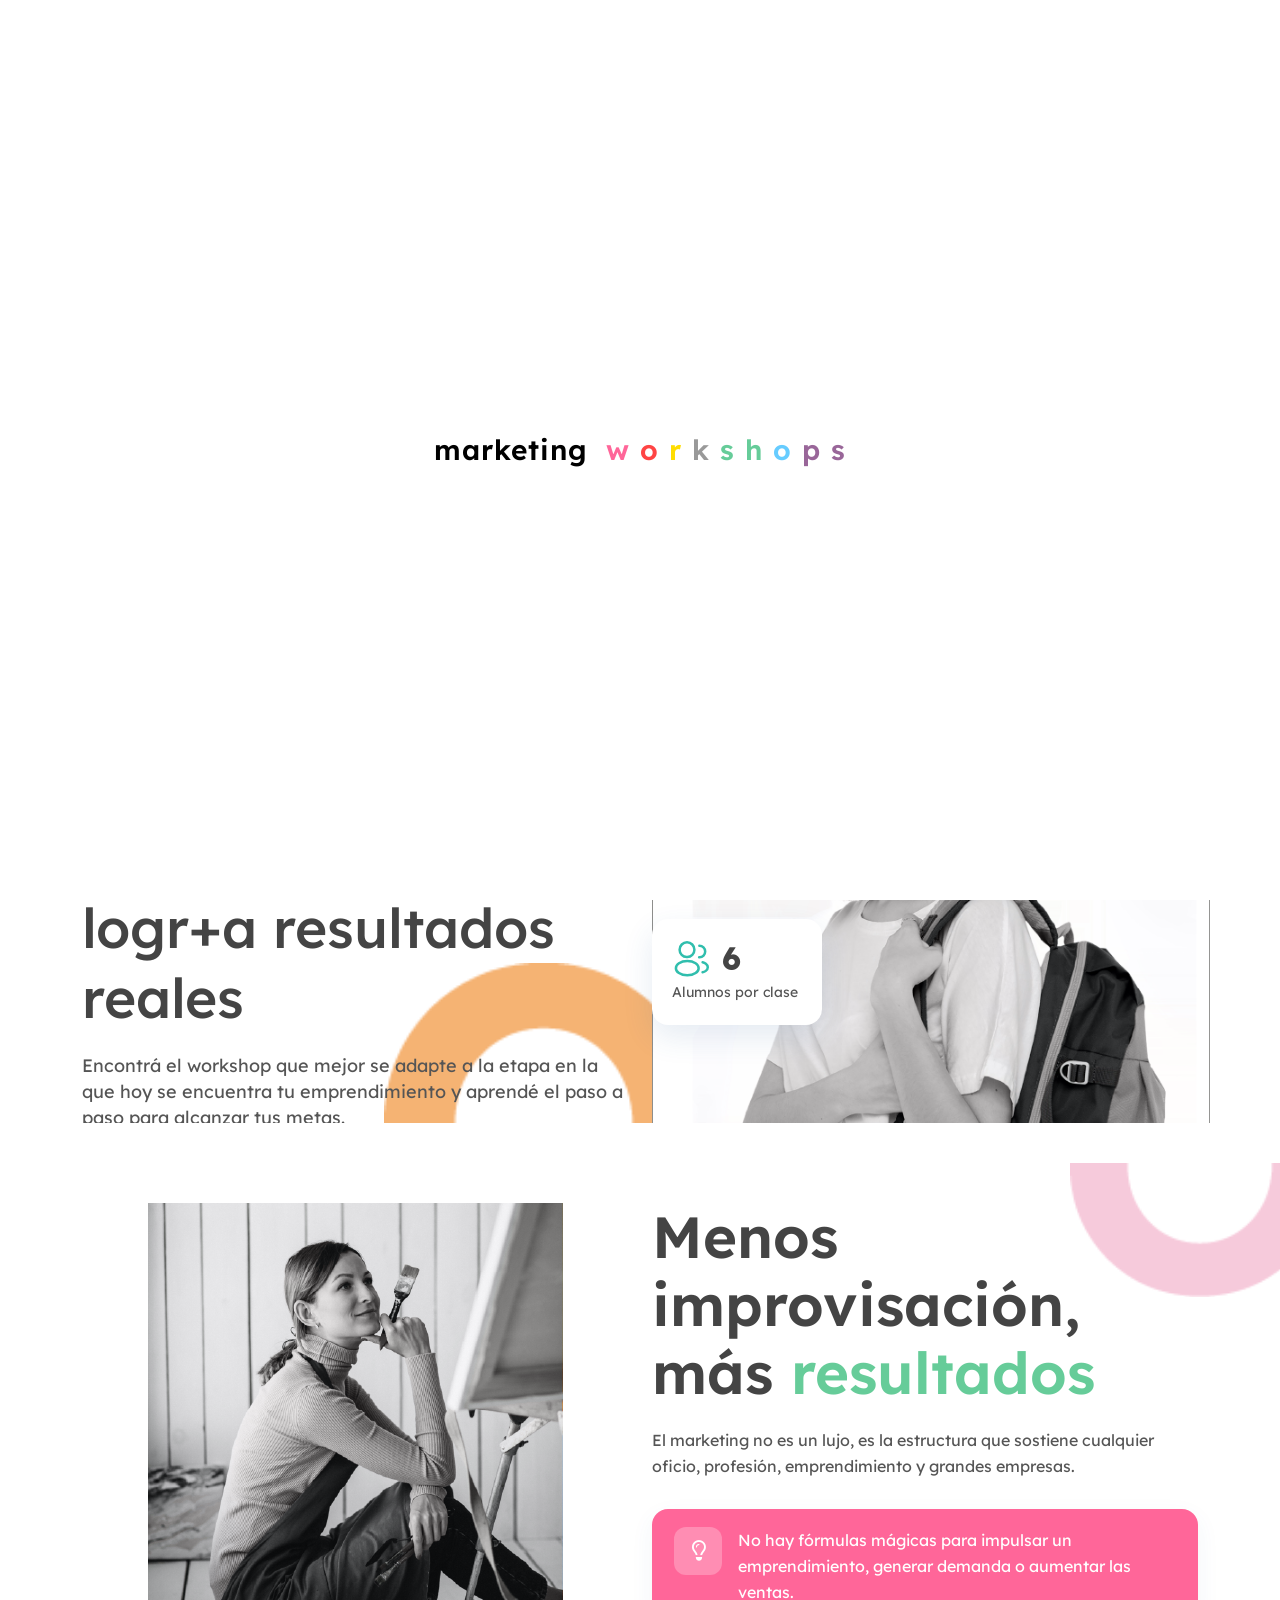
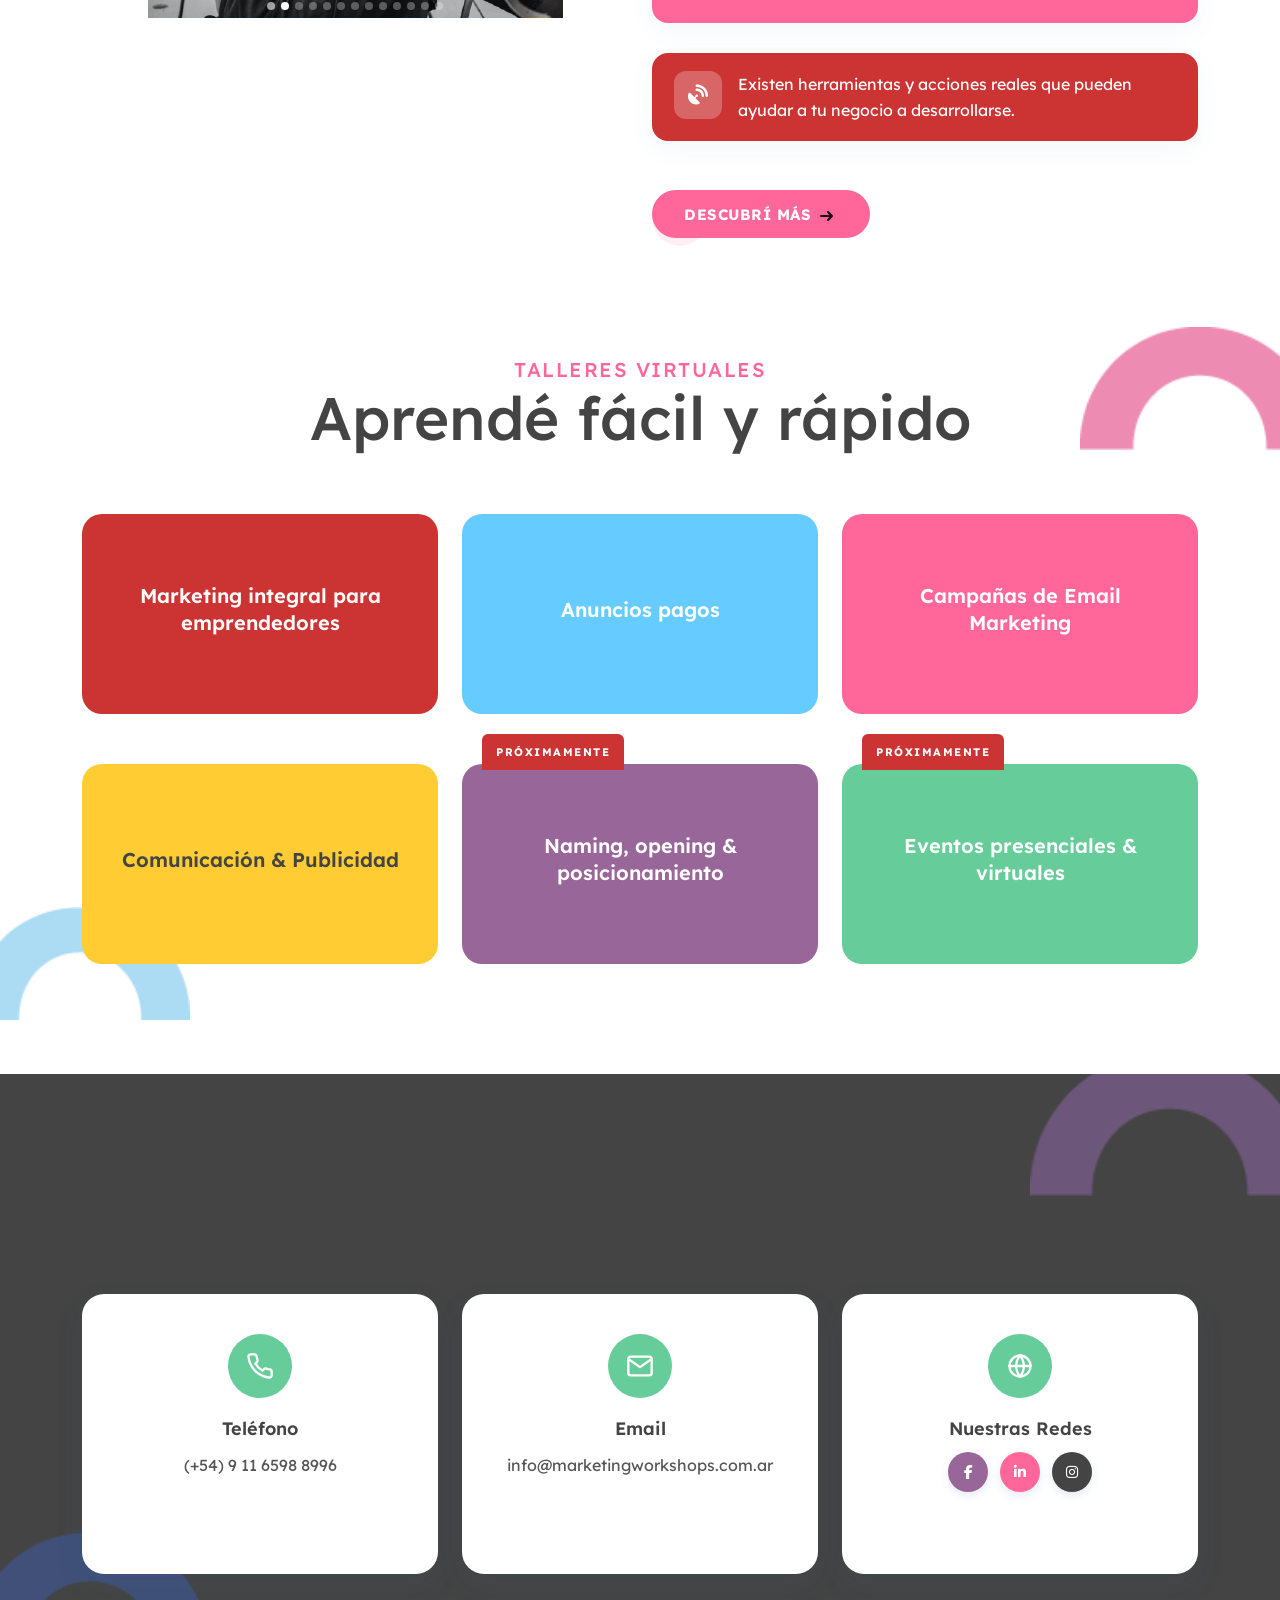
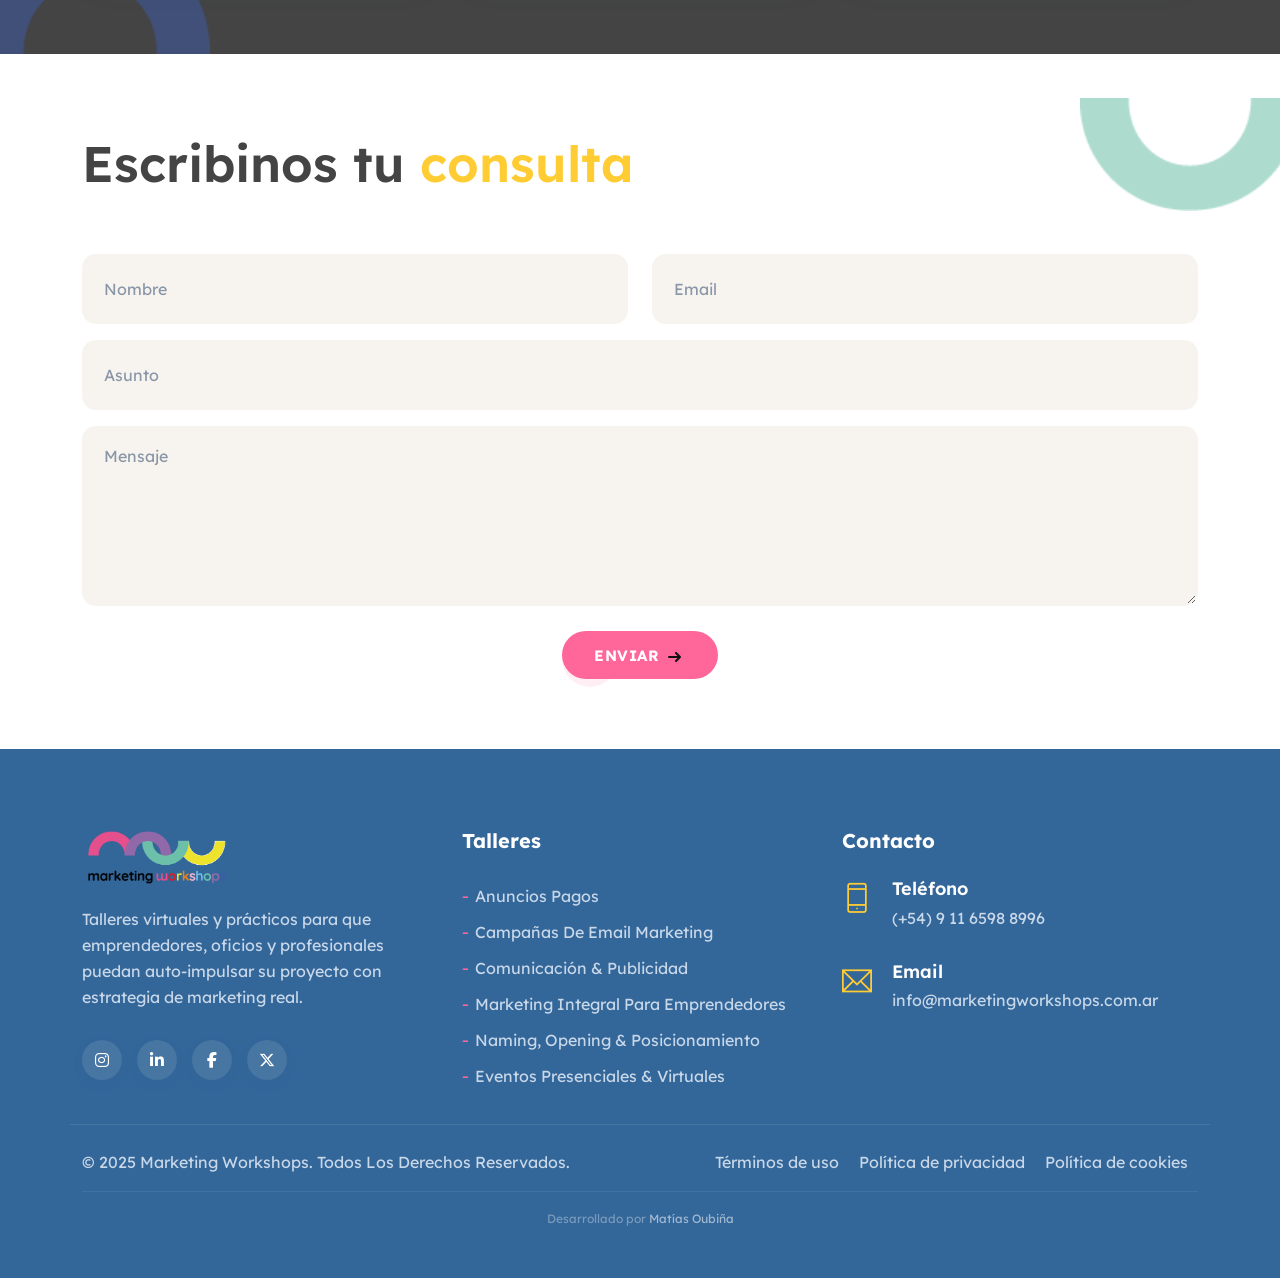
==== index.html @ ae8e1af6 "Modificaciones varias según mails 30.05.26" ====
<!DOCTYPE html>
<html lang="es">
	<head>
		<!-- Meta -->
		<meta charset="utf-8">
		<meta http-equiv="X-UA-Compatible" content="IE=edge">
		<meta name="viewport" content="width=device-width, initial-scale=1">
		<meta name="description" content="Marketing Workshops - Talleres virtuales para emprendedores. Aprendé el paso a paso para impulsar tu negocio.">
		<meta name="keywords" content="marketing, talleres, workshops, emprendedores, anuncios pagos, email marketing, publicidad">
		<meta name="author" content="Marketing Workshops">
		<!-- SITE TITLE -->
		<title>Marketing Workshops - Talleres virtuales para emprendedores</title>
		<!-- Latest Bootstrap min CSS -->
		<link rel="stylesheet" href="assets/bootstrap/css/bootstrap.min.css">
		<!-- Google Font -->
		<link href="https://fonts.googleapis.com/css2?family=Lexend:wght@300;400;500;600;700&display=swap" rel="stylesheet">
		<!-- Font Awesome CSS -->
		<link rel="stylesheet" href="assets/webfonts/themify-icons.css">
		<link rel="stylesheet" href="assets/css/all.min.css">
		<!-- owl carousel Css-->
		<link rel="stylesheet" href="assets/owlcarousel/css/owl.carousel.css">
		<link rel="stylesheet" href="assets/owlcarousel/css/owl.theme.css">
		<!-- MAGNIFIC CSS -->
		<link rel="stylesheet" href="assets/css/magnific-popup.css">
		<!-- jquery-simple-mobilemenu Css-->
		<link rel="stylesheet" href="assets/css/jquery-simple-mobilemenu.css">
		<!-- animate CSS -->
		<link rel="stylesheet" href="assets/css/animate.css">
		<!-- Style CSS -->
		<link rel="stylesheet" href="assets/css/style.css">
</head>
<body>

	<!-- START PRELOADER -->
	<div class="preloaders">
		<div class="loader-content">
<div class="loader-text">
				<span class="text-black">marketing</span>
				<span class="text-word">
					<span class="text-char" style="color: #ff6699;">w</span>
					<span class="text-char" style="color: #ff4444;">o</span>
					<span class="text-char" style="color: #ffdd00;">r</span>
					<span class="text-char" style="color: #999999;">k</span>
					<span class="text-char" style="color: #66cc99;">s</span>
					<span class="text-char" style="color: #66cc99;">h</span>
					<span class="text-char" style="color: #66ccff;">o</span>
					<span class="text-char" style="color: #996699;">p</span>
					<span class="text-char" style="color: #996699;">s</span>
				</span>
			</div>
		</div>
	</div>
	<!-- END PRELOADER -->

	<!-- START TOP HEADER CLASS -->
	<div class="top_header_banner">
		<!-- START LOGO WITH CONTACT -->
		<section class="logo-contact">
			<div class="container">
				<div class="row align-items-center">
					<div class="col-lg-4 col-md-4 col-sm-6 col-xs-12">
						<div class="single-top-contact">
							<span class="mw-pill-icon is-phone" aria-hidden="true">
								<svg viewBox="0 0 24 24"><path d="M22 16.92v3a2 2 0 0 1-2.18 2 19.79 19.79 0 0 1-8.63-3.07 19.5 19.5 0 0 1-6-6 19.79 19.79 0 0 1-3.07-8.67A2 2 0 0 1 4.11 2h3a2 2 0 0 1 2 1.72c.13.96.37 1.9.72 2.81a2 2 0 0 1-.45 2.11L8.09 9.91a16 16 0 0 0 6 6l1.27-1.27a2 2 0 0 1 2.11-.45c.91.35 1.85.59 2.81.72A2 2 0 0 1 22 16.92z"></path></svg>
							</span>
							<h4><a href="tel:+541165988996">+ 54 9 11 6598 8996</a></h4>
						</div>
					</div><!--- END COL -->
					<div class="col-lg-4 col-md-4 col-sm-6 col-xs-12">
						<div class="single-top-contact">
							<span class="mw-pill-icon is-mail" aria-hidden="true">
								<svg viewBox="0 0 24 24"><path d="M4 4h16a2 2 0 0 1 2 2v12a2 2 0 0 1-2 2H4a2 2 0 0 1-2-2V6a2 2 0 0 1 2-2z"></path><polyline points="22,6 12,13 2,6"></polyline></svg>
							</span>
							<h4><a href="mailto:info@marketingworkshops.com.ar">info@marketingworkshops.com.ar</a></h4>
						</div>
					</div><!--- END COL -->
					<div class="col-lg-4 col-md-4 col-sm-6 col-xs-12">
						<div class="top_social_profile">
							<ul>
								<li><a href="#" class="top_f_facebook" aria-label="Facebook"><i class="fa-brands fa-facebook-f"></i></a></li>
								<li><a href="#" class="top_f_instagram" aria-label="Instagram"><i class="fa-brands fa-instagram"></i></a></li>
								<li><a href="#" class="top_f_linkedin" aria-label="LinkedIn"><i class="fa-brands fa-linkedin-in"></i></a></li>
							</ul>
						</div>
					</div><!--- END COL -->
				</div><!--- END ROW -->
			</div><!--- END CONTAINER -->
		</section>
		<!-- END LOGO WITH CONTACT -->

		<!-- START NAVBAR -->
		<div id="navigation" class="navbar-light bg-faded site-navigation">
			<div class="container">
				<div class="row">
					<div class="col-20 align-self-center">
						<div class="site-logo">
							<a href="index.html"><img src="assets/images/all-img/LOGO MW-01.png" alt="Logo Marketing Workshops"></a>
						</div>
					</div><!--- END Col -->

					<div class="col-60 d-flex">
						<nav id="main-menu">
							<ul>
								<li><a href="#home">Inicio</a></li>
								<li><a href="#about">Sobre nosotros</a></li>
								<li class="menu-item-has-children"><a href="#talleres">Talleres</a>
									<ul>
										<li><a href="#">Anuncios Pagos</a></li>
										<li><a href="#">Campañas de Email Marketing</a></li>
										<li><a href="#">Comunicación &amp; Publicidad</a></li>
										<li><a href="#">Marketing Integral para emprendedores</a></li>
									</ul>
								</li>
								<li><a href="#">¿Para qué el Marketing?</a></li>
								<li><a href="#contact">Contacto</a></li>
							</ul>
						</nav>
					</div><!--- END Col -->

					<div class="col-30 d-none d-xl-block text-end align-self-center">
						<div class="call_to_action">
							<a class="btn_two" href="#contact">TEST: ¿Cuál es el taller ideal para tu proyecto? <i class="fa-solid fa-arrow-right"></i></a>
						</div>
					</div><!--- END Col -->

					<ul class="mobile_menu">
						<li><a href="#home">Inicio</a></li>
						<li><a href="#about">Sobre nosotros</a></li>
						<li><a href="#talleres">Talleres</a>
							<ul class="sub-menu">
								<li><a href="#">Anuncios Pagos</a></li>
								<li><a href="#">Campañas de Email Marketing</a></li>
								<li><a href="#">Comunicación &amp; Publicidad</a></li>
								<li><a href="#">Marketing Integral para emprendedores</a></li>
							</ul>
						</li>
						<li><a href="#">¿Para qué el Marketing?</a></li>
						<li><a href="#contact">Contacto</a></li>
					</ul>
				</div><!--- END ROW -->
			</div><!--- END CONTAINER -->
		</div>
		<!-- END NAVBAR -->

		<!-- START HOME -->
		<section id="home" class="home_bg">
			<div class="container">
				<div class="row">
					<div class="col-lg-6 col-sm-6 col-xs-12">
						<div class="home_content">
							<h1>¿Tu negocio depende de la suerte o de una <span style="color:#ff9900;">estrategia</span>? Impulsá aquello que sabés hacer y logr+a resultados reales</h1>
							<p>Encontrá el workshop que mejor se adapte a la etapa en la que hoy
se encuentra tu emprendimiento y aprendé el paso a paso para
alcanzar tus metas.</p>
						</div>
						<div class="home_btn">
							<a href="#talleres" class="cta"><span>Explorar talleres</span>
							  <svg width="13px" height="10px" viewBox="0 0 13 10">
								<path d="M1,5 L11,5"></path>
								<polyline points="8 1 12 5 8 9"></polyline>
							  </svg>
							</a>
						</div>
					</div><!-- END COL-->
					<div class="col-lg-6 col-sm-6 col-xs-12">
						<div class="home_me_img">
							<img src="assets/images/all-img/PNG INICIO.png" class="img-fluid" alt="" />
							<div class="home_ps">
								<img src="assets/images/icon/user2.svg" alt="" />
								<h2>6</h2>
								<span>Alumnos por clase</span>
							</div>
							<div class="home_ps2">
								<img src="assets/images/icon/file2.svg" alt="" />
								<h2>2 horas</h2>
								<span>Y sabrás pasos concretos para impulsar tu emprendimiento</span>
							</div>
						</div>
					</div><!-- END COL-->
				</div><!--- END ROW -->
			</div><!--- END CONTAINER -->
		</section>
		<!-- END HOME -->
	</div>
	<!-- END TOP HEADER CLASS -->

	<!-- START ABOUT US HOME ONE -->
	<section id="about" class="ab_one section-padding">
		<div class="container">
			<div class="row">
				<div class="col-lg-6 col-sm-12 col-xs-12 wow fadeInUp" data-wow-duration="1s" data-wow-delay="0.2s" data-wow-offset="0">
					<div class="ab_img">
						<div id="aboutCarousel" class="carousel slide" data-bs-ride="carousel" data-bs-interval="1500">
							<div class="carousel-inner">
								<div class="carousel-item active">
									<img src="assets/images/all-img/artesana.png" class="img-fluid" alt="Artesana">
								</div>
								<div class="carousel-item">
									<img src="assets/images/all-img/artista.png" class="img-fluid" alt="Artista">
								</div>
								<div class="carousel-item">
									<img src="assets/images/all-img/astrologa.png" class="img-fluid" alt="Astróloga">
								</div>
								<div class="carousel-item">
									<img src="assets/images/all-img/bricolage.png" class="img-fluid" alt="Bricolage">
								</div>
								<div class="carousel-item">
									<img src="assets/images/all-img/dueña pyme.png" class="img-fluid" alt="Dueña de Pyme">
								</div>
								<div class="carousel-item">
									<img src="assets/images/all-img/electricista.png" class="img-fluid" alt="Electricista">
								</div>
								<div class="carousel-item">
									<img src="assets/images/all-img/emprendedora.png" class="img-fluid" alt="Emprendedora">
								</div>
								<div class="carousel-item">
									<img src="assets/images/all-img/maquillaje.png" class="img-fluid" alt="Maquillaje">
								</div>
								<div class="carousel-item">
									<img src="assets/images/all-img/músico.png" class="img-fluid" alt="Músico">
								</div>
								<div class="carousel-item">
									<img src="assets/images/all-img/organizaeventos.png" class="img-fluid" alt="Organizadora de eventos">
								</div>
								<div class="carousel-item">
									<img src="assets/images/all-img/uñas esculpidas.png" class="img-fluid" alt="Uñas esculpidas">
								</div>
								<div class="carousel-item">
									<img src="assets/images/all-img/psicologa.png" class="img-fluid" alt="Psicóloga">
								</div>
								<div class="carousel-item">
									<img src="assets/images/all-img/profe ingles.png" class="img-fluid" alt="Profe de inglés">
								</div>
							</div>
							<div class="carousel-indicators">
								<button type="button" data-bs-target="#aboutCarousel" data-bs-slide-to="0" class="active" aria-current="true"></button>
								<button type="button" data-bs-target="#aboutCarousel" data-bs-slide-to="1"></button>
								<button type="button" data-bs-target="#aboutCarousel" data-bs-slide-to="2"></button>
								<button type="button" data-bs-target="#aboutCarousel" data-bs-slide-to="3"></button>
								<button type="button" data-bs-target="#aboutCarousel" data-bs-slide-to="4"></button>
								<button type="button" data-bs-target="#aboutCarousel" data-bs-slide-to="5"></button>
								<button type="button" data-bs-target="#aboutCarousel" data-bs-slide-to="6"></button>
								<button type="button" data-bs-target="#aboutCarousel" data-bs-slide-to="7"></button>
								<button type="button" data-bs-target="#aboutCarousel" data-bs-slide-to="8"></button>
								<button type="button" data-bs-target="#aboutCarousel" data-bs-slide-to="9"></button>
								<button type="button" data-bs-target="#aboutCarousel" data-bs-slide-to="10"></button>
								<button type="button" data-bs-target="#aboutCarousel" data-bs-slide-to="11"></button>
								<button type="button" data-bs-target="#aboutCarousel" data-bs-slide-to="12"></button>
							</div>
						</div>
					</div>
				</div><!--- END COL -->
				<div class="col-lg-6 col-sm-12 col-xs-12 wow fadeInUp" data-wow-duration="1s" data-wow-delay="0.1s" data-wow-offset="0">
					<div class="ab_content">
						<h2>Menos improvisación, más <span style="color:#66cc99;">resultados</span></h2>
						<p>El marketing no es un lujo, es la estructura que sostiene cualquier oficio, profesión, emprendimiento y grandes empresas.</p>
					</div>
					<div class="abmv">
						<i class="fa-regular fa-lightbulb"></i>
						<p>No hay fórmulas mágicas para impulsar un emprendimiento, generar demanda o aumentar las ventas.</p>
					</div>
					<div class="abmv">
						<i class="fa-solid fa-satellite-dish"></i>
						<p>Existen herramientas y acciones reales que pueden ayudar a tu negocio a desarrollarse.</p>
					</div>
					<div class="cta_two">
						<a href="#" class="cta"><span>Descubrí más</span>
						  <svg width="13px" height="10px" viewBox="0 0 13 10">
							<path d="M1,5 L11,5"></path>
							<polyline points="8 1 12 5 8 9"></polyline>
						  </svg>
						</a>
					</div>
				</div><!--- END COL -->
			</div><!--- END ROW -->
		</div><!--- END CONTAINER -->
	</section>
	<!-- END ABOUT US HOME ONE -->

	<!-- START TOPIC-->
	<section id="talleres" class="topic_content_p2 section-padding">
	   <div class="container">
			<div class="section-title">
				<h4>Talleres virtuales</h4>
				<h1>Aprendé fácil y rápido</h1>
			</div>
			<div class="row">
				<div class="col-lg-4 col-sm-6 col-xs-12">
					<div class="single_tca sc_one">
						<h2><a href="#">Marketing integral para emprendedores</a></h2>
					</div>
				</div><!-- END COL -->
				<div class="col-lg-4 col-sm-6 col-xs-12">
					<div class="single_tca sc_two">
						<h2><a href="#">Anuncios pagos</a></h2>
					</div>
				</div><!-- END COL -->
				<div class="col-lg-4 col-sm-6 col-xs-12">
					<div class="single_tca sc_three">
						<h2><a href="#">Campañas de Email Marketing</a></h2>
						
					</div>
				</div><!-- END COL -->
				<div class="col-lg-4 col-sm-6 col-xs-12" style="margin-top:20px;">
					<div class="single_tca sc_four">
						<h2><a href="#">Comunicación &amp; Publicidad</a></h2>
					</div>
				</div><!-- END COL -->
				<div class="col-lg-4 col-sm-6 col-xs-12" style="margin-top:20px;">
					<div class="single_tca sc_five coming-soon">
						<h2><a href="#">Naming, opening &amp; posicionamiento</a></h2>
						<div class="coming-soon-badge">PRÓXIMAMENTE</div>
					</div>
				</div><!-- END COL -->
				<div class="col-lg-4 col-sm-6 col-xs-12" style="margin-top:20px;">
					<div class="single_tca sc_six coming-soon">
						<h2><a href="#">Eventos presenciales &amp; virtuales</a></h2>
						<div class="coming-soon-badge">PRÓXIMAMENTE</div>
					</div>
				</div><!-- END COL -->
			</div><!-- END ROW -->
		</div><!-- END CONTAINER -->
	</section>
	<!-- END TOPIC -->

	<!-- START ADDRESS -->
	<section class="address_area section-padding">
		<div class="container">
			<div class="col-lg-10 offset-lg-1 text-center">
				<div class="section-top-title wow fadeInRight" data-wow-duration="1s" data-wow-delay="0.3s" data-wow-offset="0">
					<h1 class="title-contact">¡Contactanos!</h1>
				</div>
			</div>
		</div><!--- END CONTAINER -->
		<div class="container">
			<div class="row text-center">
				<div class="col-lg-4 col-sm-4 col-xs-12 wow fadeInUp" data-wow-duration="1s" data-wow-delay="0.2s" data-wow-offset="0">
					<div class="single_address">
						<span class="mw-card-icon" aria-hidden="true">
							<svg viewBox="0 0 24 24"><path d="M22 16.92v3a2 2 0 0 1-2.18 2 19.79 19.79 0 0 1-8.63-3.07 19.5 19.5 0 0 1-6-6 19.79 19.79 0 0 1-3.07-8.67A2 2 0 0 1 4.11 2h3a2 2 0 0 1 2 1.72c.13.96.37 1.9.72 2.81a2 2 0 0 1-.45 2.11L8.09 9.91a16 16 0 0 0 6 6l1.27-1.27a2 2 0 0 1 2.11-.45c.91.35 1.85.59 2.81.72A2 2 0 0 1 22 16.92z"></path></svg>
						</span>
						<h4>Teléfono</h4>
						<p>(+54) 9 11 6598 8996</p>
					</div>
				</div><!-- END COL -->

				<div class="col-lg-4 col-sm-4 col-xs-12 wow fadeInUp" data-wow-duration="1s" data-wow-delay="0.3s" data-wow-offset="0">
					<div class="single_address">
						<span class="mw-card-icon" aria-hidden="true">
							<svg viewBox="0 0 24 24"><path d="M4 4h16a2 2 0 0 1 2 2v12a2 2 0 0 1-2 2H4a2 2 0 0 1-2-2V6a2 2 0 0 1 2-2z"></path><polyline points="22,6 12,13 2,6"></polyline></svg>
						</span>
						<h4>Email</h4>
						<p>info@marketingworkshops.com.ar</p>
					</div>
				</div><!-- END COL -->

				<div class="col-lg-4 col-sm-4 col-xs-12 wow fadeInUp" data-wow-duration="1s" data-wow-delay="0.1s" data-wow-offset="0">
					<div class="single_address">
						<span class="mw-card-icon" aria-hidden="true">
							<svg viewBox="0 0 24 24"><circle cx="12" cy="12" r="9"></circle><path d="M3 12h18M12 3a14 14 0 0 1 0 18M12 3a14 14 0 0 0 0 18"></path></svg>
						</span>
						<h4>Nuestras redes</h4>
						<div class="social-icons">
							<a href="#" target="_blank" class="social-icon-link" aria-label="Facebook">
								<i class="fa-brands fa-facebook-f"></i>
							</a>
							<a href="#" target="_blank" class="social-icon-link" aria-label="LinkedIn">
								<i class="fa-brands fa-linkedin-in"></i>
							</a>
							<a href="#" target="_blank" class="social-icon-link" aria-label="Instagram">
								<i class="fa-brands fa-instagram"></i>
							</a>
						</div>
					</div>
				</div><!-- END COL -->
			</div><!--- END ROW -->
		</div><!--- END CONTAINER -->
	</section>
	<!-- END ADDRESS -->

	<!-- CONTACT -->
	<div id="contact" class="contact_area section-padding">
		<div class="container">
			<div class="row">
				<div class="col-lg-12 col-sm-12 col-xs-12 wow fadeInUp" data-wow-duration="1s" data-wow-delay="0.2s" data-wow-offset="0">
					<div class="section-title-two">
						<h2>Escribinos tu <span>consulta</span></h2>
					</div>
					<div class="contact">
						<form class="form" name="enq" method="post" action="contact.php" onsubmit="return validation();">
							<div class="row">
								<div class="form-group col-md-6">
									<input type="text" name="name" class="form-control" required="required" placeholder="Nombre">
								</div>
								<div class="form-group col-md-6">
									<input type="email" name="email" class="form-control" required="required" placeholder="Email">
								</div>
								<div class="form-group col-md-12">
									<input type="text" name="subject" class="form-control" required="required" placeholder="Asunto">
								</div>
								<div class="form-group col-md-12">
									<textarea rows="6" name="message" class="form-control" required="required" placeholder="Mensaje"></textarea>
								</div>
								<div class="col-md-12 text-center">
									<a href="#" class="cta"><span>Enviar</span>
									  <svg width="13px" height="10px" viewBox="0 0 13 10">
										<path d="M1,5 L11,5"></path>
										<polyline points="8 1 12 5 8 9"></polyline>
									  </svg>
									</a>
								</div>
							</div>
						</form>
					</div>
				</div><!-- END COL  -->
			</div><!-- END ROW -->
		</div><!--- END CONTAINER -->
	</div>
	<!-- END CONTACT -->

	<!-- START FOOTER -->
	<div class="footer section-padding">
		<div class="container">
			<div class="row">
				<div class="col-lg-4 col-sm-6 col-xs-12">
					<div class="single_footer">
						<a href="index.html"><img src="assets/images/all-img/LOGO MW-01.png" alt="Marketing Workshops"></a>
						<p>Talleres virtuales y prácticos para que emprendedores, oficios y profesionales puedan auto-impulsar su proyecto con estrategia de marketing real.</p>
					</div>
					<div class="foot_social">
						<ul>
							<li><a href="#" aria-label="Instagram"><i class="fa-brands fa-instagram"></i></a></li>
							<li><a href="#" aria-label="LinkedIn"><i class="fa-brands fa-linkedin-in"></i></a></li>
							<li><a href="#" aria-label="Facebook"><i class="fa-brands fa-facebook-f"></i></a></li>
							<li><a href="#" aria-label="X / Twitter"><i class="fa-brands fa-x-twitter"></i></a></li>
						</ul>
					</div>
				</div><!--- END COL -->
				<div class="col-lg-4 col-sm-6 col-xs-12">
					<div class="single_footer">
						<h4>Talleres</h4>
						<ul>
							<li><a href="#">Anuncios pagos</a></li>
							<li><a href="#">Campañas de Email Marketing</a></li>
							<li><a href="#">Comunicación &amp; Publicidad</a></li>
							<li><a href="#">Marketing integral para emprendedores</a></li>
							<li><a href="#">Naming, opening &amp; posicionamiento</a></li>
							<li><a href="#">Eventos presenciales &amp; virtuales</a></li>
						</ul>
					</div>
				</div><!--- END COL -->
				<div class="col-lg-4 col-sm-6 col-xs-12">
					<div class="single_footer">
						<h4>Contacto</h4>
						<div class="sf_contact">
							<span class="ti-mobile"></span>
							<h3>Teléfono</h3>
							<p>(+54) 9 11 6598 8996</p>
						</div>
						<div class="sf_contact">
							<span class="ti-email"></span>
							<h3>Email</h3>
							<p>info@marketingworkshops.com.ar</p>
						</div>
					</div>
				</div><!--- END COL -->
			</div><!--- END ROW -->
			<div class="row fc">
				<div class="col-lg-6 col-sm-6 col-xs-12">
					<div class="footer_copyright">
						<p>&copy; 2025 Marketing Workshops. Todos los derechos reservados.</p>
					</div>
				</div>
				<div class="col-lg-6 col-sm-6 col-xs-12">
					<div class="footer_menu">
						<ul>
							<li><a href="#">Términos de uso</a></li>
							<li><a href="#">Política de privacidad</a></li>
							<li><a href="#">Política de cookies</a></li>
						</ul>
					</div>
				</div><!-- END COL -->
			</div>
			<div class="dev-credit">
				Desarrollado por <a href="#" class="dev-credit-link">Matías Oubiña</a>
			</div>
		</div><!--- END CONTAINER -->
	</div>
	<!-- END FOOTER -->

	<!-- Latest jQuery -->
		<script src="assets/js/jquery-1.12.4.min.js"></script>
	<!-- Latest compiled and minified Bootstrap -->
		<script src="assets/bootstrap/js/bootstrap.min.js"></script>
	<!-- owl-carousel min js  -->
		<script src="assets/owlcarousel/js/owl.carousel.min.js"></script>
	<!-- jquery-simple-mobilemenu.min -->
		<script src="assets/js/jquery-simple-mobilemenu.js"></script>
	<!-- magnific-popup js -->
		<script src="assets/js/jquery.magnific-popup.min.js"></script>
	<!-- jquery mixitup min js -->
		<script src="assets/js/jquery.mixitup.js"></script>
	<!-- jquery inview js -->
		<script src="assets/js/jquery.inview.min.js"></script>
	<!-- WOW - Reveal Animations When You Scroll -->
		<script src="assets/js/wow.min.js"></script>
	<!-- scripts js -->
		<script src="assets/js/scripts.js"></script>
</body>
</html>
---- assets/css/style.css ----
body {
color:#555;
font-family: 'Lexend', sans-serif;
font-size: 16px;
font-weight: 400;
line-height: 26px;
overflow-x:hidden;
}

h1,
h2,
h3,
h4,
h5,
h6 {
  letter-spacing: 0px;
  margin: 0px;
  font-family: 'Lexend', sans-serif;
  color: #444444;
  font-weight: 400;
}
a {
	font-family: 'Lexend', sans-serif;
    text-decoration: none;
	color:#444444;
    -webkit-transition: all 0.2s;
    -o-transition: all 0.2s;
    transition: all 0.2s;
}
a:hover {
    color: #fff;
    text-decoration: none;
}
a:focus {
    outline: none;
    text-decoration: none;
}
input{outline:none;}
p {
  margin-bottom: 0;
}
ul,
li {
    margin: 0;
    padding: 0;
	list-style:none;
}
fieldset {
    border: 0 none;
    margin: 0 auto;
    padding: 0;
}
b, strong {
	font-weight: 600;
}
span{font-family: 'Lexend', sans-serif;}
.no-padding { padding: 0; }

/*END PRELOADER DESIGN*/
.section-padding { padding: 80px 0; }
/*START SECTION TITLE DESIGN*/
.section-title {
  margin-bottom: 60px;
  position:relative;
  text-align:center;
}
.section-title h4 {
	color: #ff6699;
	font-weight: 500;
	font-size: 20px;
}
.section-title h1 {
  font-size: 60px;
width:60%;
font-weight: 500;
margin:auto;
}
@media only screen and (max-width:960px) { 
.section-title h1 {width:90%;}
}
@media only screen and (max-width:768px) { 
.section-title h1 {font-size:50px;width:90%;}
}
@media only screen and (max-width:480px) { 
.section-title h1 {font-size:40px;width:90%;}
}
.section-title p {
	width: 100%;
	margin: auto;
	font-size: 40px;
	font-weight: 800;
	text-transform: capitalize;
	line-height: 50px;
	color: #444444;
}
@media only screen and (max-width:480px){
.section-title p {width:100%;}
}
.section-title p span {
	background: #ffcc33;
	padding: 0 15px;
	border-radius: 30px;
	/* display: block; */
}
h1.section-title-white{color:#fff;}
p.section-title-white{color:#fff;}
.section-title-two{margin-bottom:60px;}
.section-title-two h2 {
	font-weight: 600;
	font-size: 50px;
}
.section-title-two h2 span{color: var(--mw-yellow);}

/*END SECTION TITLE DESIGN*/
/*START SCROLL TO TOP - REMOVED (scrolltopcontrol.js deleted)*/
/*END SCROLL TO TOP*/
/*START PRELOADER DESIGN*/

.preloaders {
  position: fixed;
  top: 0;
  left: 0;
  width: 100%;
  height: 100%;
  display: flex;
  align-items: center;
  justify-content: center;
  z-index: 99999;
  background: #fff;
}

.loader-content {
  text-align: center;
}

.logo-shapes {
  height: 120px;
  margin-bottom: 40px;
  position: relative;
  display: flex;
  align-items: center;
  justify-content: center;
  gap: 0;
}

.shape {
  width: 80px;
  height: 80px;
  border-radius: 50%;
  position: relative;
  animation: float 3s ease-in-out infinite;
}

.shape-pink {
  background: linear-gradient(135deg, #ff6699 0%, #ff6699 100%);
  animation-delay: 0s;
}

.shape-purple {
  background: linear-gradient(135deg, #996699 0%, #996699 100%);
  animation-delay: 0.2s;
  margin-left: -20px;
}

.shape-mint {
  background: linear-gradient(135deg, #66cc99 0%, #66cc99 100%);
  animation-delay: 0.4s;
  margin-left: -20px;
}

.shape-yellow {
  background: linear-gradient(135deg, #ffdd00 0%, #ffdd00 100%);
  animation-delay: 0.6s;
  margin-left: -20px;
}

@keyframes float {
  0%, 100% { transform: translateY(0px); opacity: 0.8; }
  50% { transform: translateY(-15px); opacity: 1; }
}

.loader-text {
  font-size: 28px;
  font-weight: 600;
  letter-spacing: 1px;
}

.text-black {
  color: #000;
  margin-right: 8px;
}

.text-word {
  display: inline-block;
  position: relative;
}

.text-char {
  display: inline-block;
  opacity: 0;
  animation: charLoad 0.6s ease-in-out forwards;
}

.text-char:nth-child(1) { animation-delay: 0.1s; }
.text-char:nth-child(2) { animation-delay: 0.2s; }
.text-char:nth-child(3) { animation-delay: 0.3s; }
.text-char:nth-child(4) { animation-delay: 0.4s; }
.text-char:nth-child(5) { animation-delay: 0.5s; }
.text-char:nth-child(6) { animation-delay: 0.6s; }
.text-char:nth-child(7) { animation-delay: 0.7s; }
.text-char:nth-child(8) { animation-delay: 0.8s; }
.text-char:nth-child(9) { animation-delay: 0.9s; }

@keyframes charLoad {
  0% {
    opacity: 0;
    transform: translateY(10px);
  }
  100% {
    opacity: 1;
    transform: translateY(0);
  }
}
 
/*END LOADER*/

::-moz-selection {
	background: #ff6699;
	color: #fff;
	text-shadow: none;
}
::selection {
	background: #ff6699;
	color: #fff;
	text-shadow: none;
}
/*BTN START*/
.btn_one {
	background: #ff6699;
	font-size: 15px;
	padding: 15px 40px;
	color:#fff;
  display: inline-block;
  border-radius:100px;
  font-weight: 700;
   box-shadow: 10px 15px 18px rgba(23, 23, 36, 0.1);
  vertical-align: middle;
  -webkit-transform: translateZ(0);
  transform: translateZ(0);
  box-shadow: 0 0 1px rgba(0, 0, 0, 0);
  -webkit-backface-visibility: hidden;
  backface-visibility: hidden;
  -moz-osx-font-smoothing: grayscale;
  position: relative;
  -webkit-transition-property: color;
  transition-property: color;
  -webkit-transition-duration: 0.3s;
  transition-duration: 0.3s;
}
.btn_one:before {
  content: "";
  position: absolute;
  z-index: -1;
  top: 0;
  left: 0;
  right: 0;
  bottom: 0;
  background: #ffcc33;
  border-radius: 100px;
  -webkit-transform: scaleY(0);
  transform: scaleY(0);
  -webkit-transform-origin: 50% 0;
  transform-origin: 50% 0;
  -webkit-transition-property: transform;
  transition-property: transform;
  -webkit-transition-duration: 0.3s;
  transition-duration: 0.3s;
  -webkit-transition-timing-function: ease-out;
  transition-timing-function: ease-out;
}
.btn_one:hover, .btn_one:focus, .btn_one:active {
  color: #fff;
  border-radius:100px;
}
.btn_one:hover:before, .btn_one:focus:before, .btn_one:active:before {
  -webkit-transform: scaleY(1);
  transform: scaleY(1);
  border-radius: 100px;
}

@media only screen and (max-width:880px) { 
.btn_one {padding: 10px 20px;}
}
@media only screen and (max-width:480px) { 
.btn_one {padding: 10px 30px;}
}
/*BTN END*/

/*START BTN TWO*/
.cta {
  position: relative;
  margin: auto;
  padding: 18px 22px;
  transition: all 0.2s ease;
}
.cta:before {
  content: "";
  position: absolute;
  top: 0;
  left: 0;
  display: block;
  border-radius: 28px;
  background: rgba(255, 102, 153, 0.1);
  width: 56px;
  height: 56px;
  transition: all 0.3s ease;
}
.cta span {
	position: relative;
	font-size: 15px;
	color: #444444;
	font-weight: 700;
	text-transform: uppercase;
}
.cta svg {
  position: relative;
  top: 0;
  margin-left: 10px;
  fill: none;
  stroke-linecap: round;
  stroke-linejoin: round;
  stroke: #111;
  stroke-width: 2;
  transform: translateX(-5px);
  transition: all 0.3s ease;
}
.cta:hover:before {
  width: 100%;
  background: #ff6699;
}
.cta:hover svg {
  transform: translateX(0);
}
.cta:active {
  transform: scale(0.96);
}
.cta:hover span{color:#fff;}
.cta:hover svg {
  position: relative;
  top: 0;
  margin-left: 10px;
  fill: none;
  stroke-linecap: round;
  stroke-linejoin: round;
  stroke: #fff;
  stroke-width: 2;
  transform: translateX(-5px);
  transition: all 0.3s ease;
}
/*END BTN TWO*/
/*START BTN THREE*/
.btn_two {
	color: #444444;
	border: 2px solid #ff6699;
	padding: 12px 30px;
	font-weight: 600;
	display: inline-block;
	border-radius: 100px;
	font-size: 16px;
	transition: 0.3s;
	background: #fff;
}
.btn_two:hover{
	color: #fff;
	border: 2px solid #ff6699;
	background:#ff6699;
}
/*END BTN THREE*/
/*
* ----------------------------------------------------------------------------------------
* 01.END GENERAL STYLE
* ----------------------------------------------------------------------------------------
*/
.top_header_banner{background: #F9F4F1;}
.top_header_banner2 {
	background: linear-gradient(to left, rgb(228, 242, 254), rgb(255, 238, 254));
}
/*START TOP HEADER DESIGN*/
.logo-contact {
	padding: 5px 0;
	background: #996699;
}
@media only screen and (max-width:960px){
.logo-contact{display:none;}
}

.logo-img a {
	color: #fff;
	font-size: 40px;
	text-transform: uppercase;
	margin-top: 5px;
	display: inline-block;
}
.single-top-contact {margin-top:6px;}
@media only screen and (max-width:880px) { 
.single-top-contact{margin-bottom:30px;}
}
.single-top-contact i {
	color: #fff;
	float: left;
	margin-right: 15px;
	font-size: 24px;
	margin-bottom: 0px;
}
.single-top-contact h4{
font-size: 15px;
color: #fff;
margin-bottom: 0px;
overflow: hidden;
padding-top: 3px;
}
.single-top-contact h4 a{color: #fff;}
/*TOP SOCIAL PROFILES*/
.top_social_profile ul{
list-style: outside none none;
margin: 0;
padding: 0;
float:right;
}
.top_social_profile ul li{display: inline-block;}
.top_social_profile ul li a {
	/* background:#fff; */
	text-align: center;
	border: 0px;
	text-transform: uppercase;
	-webkit-transition: all 0.3s ease 0s;
	-o-transition: all 0.3s ease 0s;
	transition: all 0.3s ease 0s;
	margin-right: 5px;
	font-size: 16px;
	color: #fff;
	display: block;
	width: 35px;
	height: 35px;
	line-height: 35px;
	border-radius: 30px;
}
@media only screen and (max-width:768px) { 
.top_social_profile ul li a{margin-right:10px;margin-bottom:10px;}
}
.top_social_profile ul li a:hover{
color:#fff;
}
.top_f_facebook:hover{background:#336699;}
.top_f_twitter:hover{background:#66ccff;}
.top_f_instagram:hover{background:#cc3333;}
.top_f_linkedin:hover{background:#336699;}
/*END LOGO WITH CONTACT*/
/*
* ----------------------------------------------------------------------------------------
* 02.START BOOTSTRAP NAVIGATION OVERRIDES
* ----------------------------------------------------------------------------------------
*/
.col-20{
	width: 15%;
}
.col-60{
	width: 55%;
}
.col-30{
	width: 30%;
}
.site-logo{
	width: 150px;
}
.site-logo a{
	display: block;
}
.site-logo img{
	max-width: 100%;
}
#navigation {
	background: #fff;
	padding: 15px 0;
}
.navigation2{
	border-bottom: 0px !important;
	background:#fff;
}
@media only screen and (max-width:960px){
#navigation{border-bottom: 0px;}
}
.navbar-fixed {
    z-index: 999;
    position: fixed;
    opacity: .98;
    -ms-filter:"progid:DXImageTransform.Microsoft.Alpha(Opacity=98)";
    width: 100%;
    top: 0;
    -webkit-animation: fadeInDown 800ms;
    animation: fadeInDown 800ms;
    -webkit-backface-visibility: hidden;
    border-radius: 0px;
    background: #fff !important;
	box-shadow: 10px 15px 18px rgba(23, 23, 36, 0.03);
}
.navbar-fixed  .menu_ex_bg {
	background: #fff;
	padding: 20px 0px;
	box-shadow: none;
}
@media only screen and (max-width:960px){
#navigation.navbar-fixed{display:none;}
}

#main-menu ul{
	list-style-type: none;
}

#main-menu ul li {
	display: inline-block;
	padding: 0 9px;
	position: relative;
	line-height: 60px;
}
@media only screen and (max-width:1140px){
#main-menu ul li {padding: 0 9px;}
}
#main-menu ul li a {
	position: relative;
	text-transform: capitalize;
	color: #444444;
	font-weight: 600;
	transition: .5s;
	font-size: 16px;
}
#main-menu ul li a:hover,
#main-menu ul li a:focus{
	color: #ff6699;
}
#navigation .header-btn {
	padding-right:20px;
}





/*-------------------------------
# Dropdwon menu 
--------------------------------*/

#navigation #main-menu ul li ul ,
#navigation #main-menu ul li ul li ul {	
	background: #fff;
	-webkit-box-shadow: 0 0 10px 3px rgba(0,0,0,.05);
	box-shadow: 0 0 10px 3px rgba(0,0,0,.05);
	left: -55px;
	list-style: outside none none;
	margin:  0;
	opacity: 0;
	-ms-filter:"progid:DXImageTransform.Microsoft.Alpha(Opacity=0)";
	padding:0px;
	position: absolute;
	text-align: left;
	top: 120%;
	-webkit-transition:all 0.5s ease 0s;
	-o-transition: all 0.5s ease 0s;
	transition: all 0.5s ease 0s;
	visibility: hidden;
	width: 210px;
	z-index: 999;
	border-radius: 0px;
	border-top: 2px solid #ff6699;
}
#navigation #main-menu .menu-item-has-children {
	position: relative;
	margin-right: 20px;
}
#navigation #main-menu .menu-item-has-children::after {
	position: absolute;
	content: "\f107";
	font-family:"Font Awesome 6 Free";
	margin-top: 0px;
	margin-left: 0;
	font-size: 10px;
	right: -10px;
	top: 0px;
	color: #444444;
	font-size: 13px;
	font-weight: 600;
}
#navigation #main-menu ul li  ul li{
	position: relative;
}
#navigation #main-menu ul li ul li ul{
	top: 0;
	right: auto;
	left: 205px;
}
#navigation.navbar-fixed #main-menu ul li li a{
	color: #444444;
} 
#navigation #main-menu ul li:hover ul,
#navigation #main-menu ul li ul li:hover > ul{
	opacity: 1;
	-ms-filter: "progid:DXImageTransform.Microsoft.Alpha(Opacity=100)"; 
	visibility: visible;
	top: 100%;
}
#navigation #main-menu ul li ul li {display: block; margin: 0; padding: 0;}

#navigation #main-menu ul li ul li a {
	display: block;
	font-size: 16px;
	line-height: 30px;
	font-weight: 600;
	padding: 10px 30px;
	position: relative;	
	transition: all 0.3s ease 0s !important;
	visibility: inherit !important;
	opacity: inherit !important;
	text-transform: capitalize;
	border-bottom: 1px solid #e8e5e5;
}

#navigation #main-menu ul li ul li a:hover{
	color: #444444;
	background-color: #fafafa;
	text-decoration: none;
}
@media only screen and (max-width: 991px){
	
.col-60{
display: none!important;
}

#sm_menu_ham {
display: block;
top: 40px;
right: 11%;
position: absolute;
}
.sidebar{
padding-top: 100px;
}
}

@media only screen and (max-width: 767px){
.spt-130 {
padding-top: 90px;
}	
#mobile_menu{
display: block;
width: 100%;

}
}
@media only screen and (max-width: 575px){
#navigation {padding: 30px 20px;}
#sm_menu_ham {top: 60px;}
}
.header-btn{
	display: inline-block;
	font-weight: 600;
	font-size: 18px;
	color: #444444;
	transition: .5s;	
}
.header-btn:hover,
.header-btn:focus{
	color: #ff6699;
	
}


.home_lc {
	display: inline-block;
	margin-top:15px;
}
.hlc {
	position: relative;
	margin-right: 30px;
	display: inline-block;
}
.home_lc a i {
	display: flex;
	align-items: center;
	justify-content: center;
	color: #444444;
	font-size: 26px;
}
.home_lc a .gactive {
	width: 20px;
	height: 20px;
	background: #ff6699;
	border-radius: 50%;
	display: flex;
	align-items: center;
	justify-content: center;
	color: #fff;
	font-size: 14px;
	position: absolute;
	top: -10px;
	right: -11px;
}
.call_to_action{
float: right;
margin-top:0px;}
#navigation.navbar-fixed .call_to_action{margin-top:5px;}

.select_cat select {
	width: 50%;
	float: left;
	margin-top: 15px;
	padding: 10px;
	font-weight: 700;
	font-size: 15px;
	border: 1px solid #ededed;
}
.select_cat select option{
	padding: 10px;
}
.select_cat select:focus{
box-shadow:none;
}
/*
* ----------------------------------------------------------------------------------------
* 02.END BOOTSTRAP NAVIGATION OVERRIDES
* ----------------------------------------------------------------------------------------
*/
/*
* ----------------------------------------------------------------------------------------
* 03. START HOMEPAGE CSS STYLE
* ----------------------------------------------------------------------------------------
*/
.top_header_banner {
	position: relative;
	background: url(../images/banner/bg-scaled.jpg);
	background-repeat: no-repeat;
	background-size: cover;
	background-position: center;
}
.home_bg {
	height: 900px;
	position: relative;
}
.home_bg2{
height:700px;
position:relative;
}
.home_content{padding-top:250px;position:relative;}
.hc_pt{padding-top:150px;position:relative;}
@media only screen and (max-width:768px) { 
.home_content{padding-left:30px;padding-right: 20px;}
}
.home_content h1 {
	font-size: 55px;
	font-weight: 500;
	line-height: 70px;
	margin-bottom: 20px;
}
 @media only screen and (max-width:960px){
.home_content h1 {font-size: 60px;line-height:70px;}
 }
.home_content h1 span{color:#66cc99;}
.home_content p {
	margin-bottom: 40px;
	font-weight: 400;
	font-size: 18px;
}
.home_me_img{
position: absolute;
bottom: 0;}
.home_me_img img{position:relative; border:none; outline:none; mix-blend-mode:multiply;}
#aboutCarousel .carousel-indicators {
	bottom: 8px;
	margin-bottom: 0;
}
#aboutCarousel .carousel-indicators [data-bs-slide-to] {
	width: 8px;
	height: 8px;
	border-radius: 50%;
	background-color: rgba(255,255,255,0.6);
	border: none;
}
#aboutCarousel .carousel-indicators .active {
	background-color: #fff;
}
.home_img_two{padding-top:150px;padding-left:50px;}

@media only screen and (max-width:480px) { 
.home_me_img{display:none;}
.home_img_two{display:none;}
}

.home_ps {
	background: #fff;
	width: 170px;
	padding: 20px;
	border-radius:0px;
	box-shadow: 0px 0 30px rgba(1, 41, 112, 0.08);
	position: absolute;
	top: 50%;
}
.home_ps img {
	width: 40px;
	float: left;
	margin-right: 10px;
}
.home_ps h2 {
	overflow: hidden;
	font-weight: 800;
}
.home_ps span {
    font-size: 14px;
    display: block;
    clear: both;
}

.home_ps2 {
	background: #fff;
	width: 250px;
	padding: 20px;
	border-radius:0px;
	position: absolute;
	top: 10%;
	right:0;
	box-shadow: 0px 0 30px rgba(1, 41, 112, 0.08);
}
.home_ps2 img {
	width: 40px;
	float: left;
	margin-right: 10px;
}
.home_ps2 h2 {
	overflow: hidden;
	font-weight: 800;
}
.home_ps2 span {
    font-size: 14px;
    display: block;
    clear: both;
}

/*HOME TWO BANNER CSS*/
.hero-text2{position:relative;}
.hero-text2 h1 span{color: #ff6699;}
.hero-text2 h1 {
	font-size: 66px;
	font-weight: 500;
	letter-spacing: 0;
	line-height: 76px;
	padding-top: 250px;
	margin-bottom: 20px;
}
@media only screen and (max-width:960px){
.hero-text2 h1 {padding-top:150px;font-size:64px;line-height:74px;}
}
@media only screen and (max-width:768px){
.hero-text2 h1 {padding-top:150px;font-size: 64px;line-height: 74px;}
}
@media only screen and (max-width:480px){
.hero-text2 h1 {padding-top:250px;font-size: 34px;line-height:44px;}
}
.hero-text2 p {
	width:80%;
	font-weight:500;
	margin-bottom: 30px;
}
.hero-text-img2 {
	position: absolute;
	bottom: 0;
}

@media only screen and (max-width:960px) { 
.hero-text-img2 img{display:none;}
}
/*SUBSCRIBE FIELD*/
.banner_subs2 {
	display: block;
	position: relative;
	margin-top: 30px;
}
@media only screen and (max-width:480px){
.banner_subs2 {display: none;}
}
.banner_subs2 button{border:none;}
.home_si2 {
	background: #fff;
	border-radius: 0px;
	color: #444444;
	display: block;
	height: 70px;
	letter-spacing: 1px;
	margin: 0;
	padding: 0 60px 0 20px;
	text-transform: capitalize;
	width: 100%;
}
.home_si2:focus{
outline:0 none;
box-shadow:none;
border: 1px solid #ff6699!important;
}
.home_sb2 button {
	background-color: #ff6699;
	border-radius: 0px;
	color: #fff;
	cursor: pointer;
	display: block;
	font-size: 20px;
	height: 60px;
	position: absolute;
	right: 5px;
	top: 5px;
	padding: 0 20px;
	width: 25%;
	transition: 0.3s;
}
.home_sb2 button:hover{
	color:#fff;
	background:#ff6699;
}
.home_tag {
	margin-top: 30px;
	position: relative;
}
.home_tag span{color: #444444;}
.home_tag a {
	color: #444444;
	font-weight: 600;
	padding: 0 5px;
	text-decoration: underline;
	transition: 0.3s;
}
.home_tag a:hover{color: #ff6699;}
/*END SUBSCRIBE FIELD*/
/*
* ----------------------------------------------------------------------------------------
* 03. END HOMEPAGE CSS STYLE
* ----------------------------------------------------------------------------------------
*/
/*
* ----------------------------------------------------------------------------------------
* 04. START TOP PROMO STYLE
* ----------------------------------------------------------------------------------------
*/
.tp_feature_p3{padding-bottom:50px;}
.tp_feature{
padding-bottom:50px;
}
.single_tp {
background: #E0EAFA;
	padding: 40px;
	margin-bottom: 30px;
	position: relative;
	-webkit-transition: all 0.3s ease 0s;
	transition: all 0.3s ease 0s;
	box-shadow: 0px 0px 150px 0px rgba(78, 67, 250, 0.1);
	border-radius: 10px;
}
@media only screen and (max-width:880px){
.single_tp {margin-bottom:30px;}
}
.single_tp h3 {
	font-size: 20px;
	font-weight: 800;
	margin-bottom:20px;
	overflow: hidden;
}
.single_tp i {
	font-size: 36px;
	margin-bottom: 20px;
	color: #ff6699;
}
.single_tp p {
	margin-bottom: 40px;
}
.single_tp a {
	color: #444444;
	transition: 0.3s;
}

.st_one{margin-top:20px;background: #ECEBFD;}
.st_two{margin-top:-20px;background:#edf4f3;}
.st_three{margin-top:20px;background: #FCFBF7;}
.single_tp:hover{
background:#fff;
box-shadow:0px 60px 60px rgba(0,0,0,0.1);
position:relative;
z-index:100;
transform: translate(0, -10px);
}
@media only screen and (max-width:480px) { 
.st_one{margin-top:0px;}
.st_two{margin-top:0px;}
.st_three{margin-top:0px;}
}
/*
* ----------------------------------------------------------------------------------------
* 04. END TOP PROMO CSS STYLE
* ----------------------------------------------------------------------------------------
*/
/*
* ----------------------------------------------------------------------------------------
* 04. START ABOUT CSS STYLE
* ----------------------------------------------------------------------------------------
*/
.ab_one {
	padding-bottom: 50px;
}
.ab_content{margin-bottom:30px;position:relative;}
.ab_content h2 {
	margin-bottom: 20px;
	line-height: 68px;
	font-size: 58px;
	font-weight: 600;
}
@media only screen and (max-width:480px) { 
.ab_content h2{font-size: 42px;line-height: 52px;}
}

.ab_content p{margin-bottom: 30px;}
.ab_content p{margin-bottom: 30px;}
.ab_content ul {margin-bottom:50px;}
.ab_content ul li {
	color: #444444;
	font-weight: 600;
	line-height: 40px;
}
.abmv {
	margin-bottom:30px;
	overflow: hidden;
}
@media only screen and (max-width:767px) { 
.abmv {
	width: 100%;
	float: none;
	margin: 0;
	margin-bottom:20px;
}
}
.abmv i {
	margin-bottom: 20px;
	float: left;
	margin-right: 20px;
	background: rgba(44,122,255,0.1);
	width: 80px;
	height: 80px;
	text-align: center;
	line-height: 80px;
	font-size: 30px;
	border-radius: 100px;
	color: #ff6699;
}
.abmv h4 {
	font-weight: 500;
	overflow: hidden;
	margin-bottom: 10px;
	font-size: 20px;
}
.abmv p{overflow:hidden;width: 70%;}
.cta_two{margin-top: 60px;}
.ss_btn {
	margin-top: 50px;
}

.ab_img{position:relative;}
#aboutCarousel .carousel-item { text-align: center; }
#aboutCarousel .carousel-item img { display: inline-block; margin: 0 auto; }

 @media only screen and (max-width:880px){
.ab_img img {width: 100%;}
.ab_img{
margin-top:0px;
margin-bottom:60px;
}
}
.wc_year{text-align: center;}
.wc_year h3 {
	background: #fff;
	top: 70%;
	position: absolute;
	border-radius: 5px;
	padding: 30px;
	border: 1px solid #eee;
	font-size: 20px;
	font-weight: 600;
	box-shadow: 10px 15px 18px rgba(23, 23, 36, 0.08);
}
.wc_year h3 span{color:#ff6699;font-size: 30px;}
/*
* ----------------------------------------------------------------------------------------
* 05. END ABOUT CSS STYLE
* ----------------------------------------------------------------------------------------
*/
/*
* ----------------------------------------------------------------------------------------
* 06. START COUNTER CSS STYLE
* ----------------------------------------------------------------------------------------
*/
.count_area {
	position:relative;
	margin-top: -60px;
	padding-bottom:80px;
}
@media only screen and (max-width:960px) { 
.count_area {margin-top: 80px;}
}
.single-counter {
	background: #fff;
	border-radius: 0px;
	padding: 40px;
	box-shadow: 10px 15px 18px rgba(23, 23, 36, 0.04);
}
@media only screen and (max-width:960px) { 
.single-counter{margin-bottom:30px;}
}
.single-counter span {
	width: 50px;
	float: left;
	height: 50px;
	line-height: 50px;
	border-radius: 30px;
	font-size: 20px;
	text-align: center;
	margin-right: 15px;
	color:#444444;
}
.single-counter h2 {
	overflow: hidden;
	font-weight: 600;
	margin-bottom: 0;
}
.single-counter p{overflow: hidden;}
.count_one{background:#e1f8ed;}
.count_two{background:#ECEBFD;}
.count_three{background:#ecf7ff;}
.count_four{background:#ffecec;}

.sc_one{color:#F26B65;background:#FFEFEE;}
.sc_two{color:#2D36BB;background:#ECEDFF;}
.sc_three{color:#57216C;background:#fff;}
.sc_four{color:#448BB7;background:#336699;}

/*
* ----------------------------------------------------------------------------------------
* 06. END COUNTER CSS STYLE
* ----------------------------------------------------------------------------------------
*/

/*
* ----------------------------------------------------------------------------------------
* 07.START FEATURES DESIGN
* ----------------------------------------------------------------------------------------
*/
.marketing_content_area {
	padding-bottom: 50px;
	
}
.single_feature_one {
	background:#fff;
	margin-bottom: 30px;
	padding:40px;
	border-radius:20px;
	text-align: center;
	margin-bottom:30px;
	position: relative;
	border:1px solid #ddd;
	z-index: 2;	
		-webkit-transition: 0.3s;
	-webkit-transition: 0.2s;
	-o-transition: 0.3s;
	transition: 0.3s;
}
.sf_top{overflow: hidden;}
.sf_top  i{margin-bottom:30px;font-size: 60px;color: #ff6699;}
.single_feature_one h2 a {
	font-size: 26px;
	color: #444444;
	margin-bottom: 15px;
	display: block;
	text-transform: capitalize;
	overflow: hidden;
	line-height: 36px;
	font-weight: 600;
	transition: 0.3s;
}
.single_feature_one  p{margin-bottom:30px;}
.single_feature_one:hover{
	border:1px solid #ff6699;
}
.ss_one{background:rgba(44,122,255,0.1);}
.single_feature_one:hover .ss_one{background:#fff;}
.ss_two{background:#ECFFFC;}
.ss_three{background:#E8F5FF;}
.ss_four{background:#E3F9F6;}
.ss_five{background:#FFF6EB;}
.ss_six{background:#E8FFEA;}
.ss_seven{background:#EEE8FF;}
.ss_eight{background:#FFE8E8;}
.single_feature_one a {
	color: #444444;
	display: inline-block;
	transition: 0.3s;
	text-transform: uppercase;
	font-weight: 500;
}
/*
* ----------------------------------------------------------------------------------------
* 07.END FEATURES DESIGN
* ----------------------------------------------------------------------------------------
*/
/*
* ----------------------------------------------------------------------------------------
* 08.START COURSE DESIGN
* ----------------------------------------------------------------------------------------
*/

.course-item{
	background:#fff;
	border-radius: 10px;	
	position: relative;
	overflow: hidden;
	transition: .5s;
	box-shadow: 0px 0px 150px 0px rgba(78, 67, 250, 0.1);
	margin: 20px 0 25px;
}

.course-slider .owl-nav.disabled{
	display: block;
}
.course-img img{
	border-radius: 10px 10px 0 0;
	width: 100%;
}

.course-hover{
	width: 100%;
	height: 100%;
	background: #fff;
	position: absolute;	
	left: 0;
	transform:translateX(-100%);
	top: 0;
	visibility: hidden;
	opacity: 0;	
	transition: .5s;
}
.course-item:hover .course-hover{
	transform:translateX(0%);
	opacity: 1;
	visibility: visible;
} 
.chover_content{
	position: absolute;
	top: 50%;
	-webkit-transform: translateY(-50%);
	-ms-transform: translateY(-50%);
	transform: translateY(-50%);
	bottom: 0;
	left: 0;
	right: 0;
	border-radius: 4px;
	padding: 50px 30px 45px 30px;
	-webkit-transition: .5s;
	transition: .5s;
	display: inline-table;	
}

.course-img{
	position: relative;
}
.course-price {
	background: #ff6699;
	color: #fff;
	padding: 1px 17px;
	display: inline-block;
	position: absolute;
	bottom: 0;
	right: 0;
	font-size: 18px;
	font-weight: 600;
	border-radius: 15px 0 0 0px;
}
.course-content{
	padding: 30px 30px 25px;
}

.course-content h3, 
.course-hover h3 {
	font-size: 18px;
	line-height: 25px;
}
.course-content h3 a{margin-bottom:15px;display:block;}
.chover_content h3 a{color: #444444;margin-bottom:15px;display:block;font-weight:600px;}
.chover_content h3 a:hover{color: #ff6699;margin-bottom:15px;display:block;font-weight:600px;}
.course-hover p{
	margin-bottom: 0;
}
.course-content .crating i{
	color: #ff9900;
} 
.course-content .cmeta svg,
.course-hover .hcmeta svg{
	width: 18px;
}
.ccategory {
	margin-bottom: .5rem;
}
.ccategory a {
	display: inline-block;
	padding: 3px 18px;
	color: #444444;
	background: rgba(44,122,255,0.1);
	font-size: 16px;
	margin-right: .5rem;
	margin-bottom: .5rem;
	border-radius: 4px;
	font-weight: 400;
}
.crating{
	font-size: 15px;
}
.crating span{
	margin-left: .5rem;
	color:#444444;
	font-weight: 500;
}
.hcmeta{margin-bottom:40px;}
.hcmeta a{
	color:#444444;
}
.cmeta svg,
.hcmeta svg{
	margin-right: .1rem;
}

.hcmeta img{
	width: 18px;
	margin-right: .2rem;
}
.hcmeta i{
	color: #ff9900;
}
.cmeta span:last-child,
.hcmeta span:last-child{
	float: right;
}
.cmtime{
	text-align: right;
	position: relative;
}
.cmeta,
.hcmeta {
	font-size: 15px;
	border-top: 1px solid var(--dc);
	padding-top: .8rem;
	margin-top: 25px;
	display: block;
	font-weight: 500;
}


.course-hover .bg-btn {
	margin-top: 1.5rem;
	height: 42px;
	line-height: 40px;
	border-radius: 4px;
	padding: 0 24px;
	font-size: 15px;
}

.hcourse-price {
	font-weight: 600;
	color:#444444;
	font-size: 20px;
	margin-bottom: 10px;
}
.hcourse-price del{
	font-size: 18px;
	font-weight: 400;
}
.cbtn-wrap {
	position: relative;
	display: inline-block;
	margin-bottom: 0;
	padding-left: 100px;
	font-weight: 500;
}
.cbtn-wrap img{
	width: 87px;
	position: absolute;
	left: 0;
	top: -20px;
	animation: moveHorizontal 3s linear infinite;
}
.cbtn-wrap a,
.cbtn-wrap a i{
	color:#ff6699;
}
.course-slider{
	position: relative;
}
.course-slider .owl-nav.disabled button.owl-prev,
.course-slider .owl-nav.disabled button.owl-next{
	position: absolute;
	top: 50%;
	transform: translateY(-50%);
}
.course-slider .owl-nav.disabled button.owl-prev{
	left: -8%;
}
.course-slider .owl-nav.disabled button.owl-next{
	right: -8%;
}
.cbook-shape {
	position: absolute;
	left: 4%;
	top: 14%;
	width: 50px;
	animation: zumpBottom 3s linear infinite;
}
.cstar-shape {
	position: absolute;
	right: 4%;
	top: 22%;
	width: 65px;
	animation: zumpBottom 3s linear infinite;
}
/*START COURSE STYLR TWO*/
.bc_bg_two {
	background: #edf4f7;
}
.course-slide2{
    position:relative;
    background:#fff;
	margin-bottom: 30px;
}
@media only screen and (max-width:480px) { 
.course-slide2 {margin-bottom:30px;}
}
.course-slide2 .course-img2 {
	position: relative;
	overflow: hidden;
	float: left;
	width: 50%;
	margin-right: 30px;
}
@media only screen and (max-width:480px) { 
.course-slide2 .course-img2 {
	float: none;
	width: 100%;
}
}
.course-slide2 .course-img2 img{
    width: 100%;
    height: auto;
}
.co_list {
	margin-top: 30px;
	display: inline-block;
}
.course-slide2 .course-date2{
    position:absolute;
    top:10%;
    left:4%;
}
.course-slide2 .month2 {
	display: inline-block;
	color: #fff;
	font-size: 20px;
	font-weight: 600;
	background: #ff6699;
	width: 60px;
	height: 60px;
	line-height: 60px;
	text-align: center;
	border-radius: 100px;
}
.course-content2{
    padding:30px;
}
.course-content2 h3 a {
	font-size: 26px;
	font-weight: 500;
	display: block;
	margin: 0 0 15px 0;
	text-transform: capitalize;
	line-height: 36px;
}
.course-content2 h3 a:hover{color:#ff6699;}
.course-slide2 .course-content2 span i{
color:#ff6699;
margin-right:8px;
}
.course-slide2 .course-content2 span {
	color: #444444;
	margin-bottom: 5px;
	display: inline-block;
	margin-right: 20px;
}
.course-slide2 .course-content2 span strong{font-weight:700;}
.c_btn2 {
	background: rgba(44,122,255,0.1);
	margin-bottom: 8px;
	display: inline-block;
	border-radius: 5px;
	color: #444444;
	font-weight: 500;
	transition: 0.3s;
	border: 1px solid #eee;
	padding: 5px 20px;
}
.c_btn2:hover{color:#ff6699;}
.c_btn3 {
	background: #ff6699;
	color: #fff;
	/* padding: 30px; */
	border-radius: 5%;
	font-weight: 600;
	display: inline-block;
	text-align: center;
	position: absolute;
	top: 46%;
	right: 0;
	font-size: 26px;
	width: 70px;
	height: 80px;
	line-height: 80px;
}
/*END COURSE STYLR TWO*/
/*START COURSE THREE*/
.course-slide3{margin-bottom:30px;position: relative;}
.course-img3{position: relative;}

.co_bg_img {
	position: relative;
	padding: 80px 0;
	text-align: center;
	background-position: center;
	background-repeat: no-repeat;
	background-size: cover;
}
.co_bg_img::before {    
	position: absolute;
    content: "";
    left: 0;
    bottom: 0;
    top: 0;
    right: 0;
    background: rgba(0, 0, 0, 0.4);
}

.co-video-play {
	display: inline-block;
	position:relative;
	
}
.co-video-play i {
	background: rgba(44,122,255,0.5);
	/* border: 2px solid #ffde67; */
	color: #fff;
	width: 80px;
	height: 80px;
	line-height: 80px;
	text-align: center;
	border-radius: 100px;
	/* margin-right: 15px; */
	display: inline-block;
	transition: all 0.3s ease 0s;
	font-size: 30px;
}
.co-video-play:hover i{
background: #ff6699;
color:#fff;
}
.course-content3{
    padding:30px;
	 box-shadow: 0px 10px 40px rgba(0, 0, 0, 0.06);
	 border:1px solid #ededed;
	 background: #fff;
}
.course-content3 h3 a {
	color: #444444;
	font-size: 24px;
	font-weight: 500;
	display: block;
	margin: 0 0 15px 0;
	text-transform: capitalize;
	line-height: 34px;
}
.course-content3 a {
	margin-right: 30px;
}
.course-content2 h3 a:hover{color:#ff6699;}
.course-content3 h3 a:hover{color:#ff6699;}
/*END COURSE THREE*/

/*START SINGLE COURSE SIDEBAR CSS*/

.course_features h3 {
	font-weight: 800;
	margin-bottom: 20px;
	background: #ff6699;
	color: #fff;
	text-align: center;
	padding: 20px 10px;
}

.course_features ul li {
	/* font-weight: 600; */
	padding-top: 10px;
	color: #444444;
	overflow: hidden;
	font-size: 18px;
}
.course_features ul li i{
color:#ff6699;
margin-right:8px;
}
.course_features ul li b {
	font-weight: 800;
	float: right;
	background: #ff6699;
	color: #fff;
	padding: 5px 10px;
	overflow: hidden;
	border-radius: 10px;
}
.course-content p {
	margin-bottom: 30px;
}
.related_course {
	margin: 30px 0;
	border: 1px solid #eee;
	padding: 30px;
}
.related_course h3{
margin-bottom:30px;
font-size: 22px;
font-weight: 800;
}
.single_rc{
margin-bottom:30px;
padding-bottom:30px;
border-bottom:1px solid #eee;
}
.single_rc img {
	float: left;
	margin-right: 15px;
	margin-bottom: 15px;
}
.single_rc i{color:#ffcc33;margin-right: 8px;}
.single_rc h4 a {
	color: #444444;
	font-size: 18px;
	font-weight: 800;
	margin: 10px 0;
	display: block;
	transition: 0.3s;
}
.single_rc h4 a:hover{color:#ff6699;}
.single_rc span {
	color: #ff6699;
	font-weight: 800;
	font-size: 20px;
}

.single_langu span a {
	color: #444444;
	display: inline-block;
	font-size: 18px;
	line-height: 36px;
	transition: 0.3s;
}
.single_langu span a:hover{color:#ff6699;}
.single_rat a {
	line-height: 42px;
	/* font-size: 40px; */
	display: inline-block;
}
/*END SINGLE COURSE SIDEBAR CSS*/

.c_btn {
	background: #ebecff;
	padding: 6px 20px;
	margin-bottom: 20px;
	display: inline-block;
	border-radius: 5px;
	color: #ff6699;
	font-weight: 700;
	transition: 0.3s;
}
.c_btn:hover{color: #ff6699;}

/*START VIDEO CSS*/
.vid_area {
	position: relative;
	padding-top: 0;
}
.va2 {
position: relative;
	padding-top: 250px;
	padding-bottom: 200px;
}
.va2::before {
	position: absolute;
	width: 100%;
	height: 100%;
	background: #336699;
	content: "";
	left: 0;
	top: 0;
	opacity: 0.3;
}

.video-area {
	position: relative;
	background: url(../images/all-img/about-image.jpg);
	height: 700px;
	padding: 20px;
	border-radius: 10px;
	margin-right: 40px;
	background-size: cover;
	background-position: center;
}
@media only screen and (max-width:960px) { 
.video-area {margin-right: 0px;}
}
.video-area::before {
	position: absolute;
	width: 100%;
	height: 100%;
	background: #336699;
	content: "";
	left: 0;
	top: 0;
	opacity: 0.2;
	border-radius: 10px;
}
.video-button::after, .video-button::before, blockquote::before, .video-area .video-button  {
    top: 50%;
    left: 50%;
    -webkit-transform: translate(-50%, -50%);
    -ms-transform: translate(-50%, -50%);
    transform: translate(-50%, -50%);
    position: absolute;
    content: "";
}
.video-button::after, .video-button::before, blockquote::before, .video-area2 .video-button  {
    top: 50%;
    left: 50%;
    -webkit-transform: translate(-50%, -50%);
    -ms-transform: translate(-50%, -50%);
    transform: translate(-50%, -50%);
    position: absolute;
    content: "";
}
.video-button {
    width: 70px;
    height: 70px;
    line-height: 70px;
    text-align: center;
    -webkit-border-radius: 50%;
    -moz-border-radius: 50%;
    border-radius: 50%;
    background: #ff6699;
    position: relative;
    color: #ffffff;
    font-size: 30px;
}

.video-button i {
    position: relative;
    z-index: 1;
}

.video-button:hover {
    color: #ffffff;
}

.video-button::after, .video-button::before {
    animation: video 25s linear infinite;
    -webkit-animation: video 25s linear infinite;
    -moz-animation: video 25s linear infinite;
    -webkit-transition: all ease 0.3s;
    -moz-transition: all ease 0.3s;
    transition: all ease 0.3s;
}


.video-button::after {
   background: #ff6699;
	opacity:0.5;
    height: 120px;
    width: 120px;
}

@keyframes video {
    0% {
        -webkit-border-radius: 33.33% 50%;
        -moz-border-radius: 33.33% 50%;
        border-radius: 33.33% 50%;
        -webkit-transform: translate(-50%, -50%) rotate(0deg);
        -ms-transform: translate(-50%, -50%) rotate(0deg);
        transform: translate(-50%, -50%) rotate(0deg);
    }

    100% {
        -webkit-border-radius: 50% 33.33%;
        -moz-border-radius: 50% 33.33%;
        border-radius: 50% 33.33%;
        -webkit-transform: translate(-50%, -50%) rotate(1800deg);
        -ms-transform: translate(-50%, -50%) rotate(1800deg);
        transform: translate(-50%, -50%) rotate(1800deg);
    }
}

@-webkit-keyframes video {
    0% {
        -webkit-border-radius: 33.33% 50%;
        -moz-border-radius: 33.33% 50%;
        border-radius: 33.33% 50%;
        -webkit-transform: translate(-50%, -50%) rotate(0deg);
        -ms-transform: translate(-50%, -50%) rotate(0deg);
        transform: translate(-50%, -50%) rotate(0deg);
    }

    100% {
        -webkit-border-radius: 50% 33.33%;
        -moz-border-radius: 50% 33.33%;
        border-radius: 50% 33.33%;
        -webkit-transform: translate(-50%, -50%) rotate(1800deg);
        -ms-transform: translate(-50%, -50%) rotate(1800deg);
        transform: translate(-50%, -50%) rotate(1800deg);
    }
}

@-moz-keyframes video {
    0% {
        -webkit-border-radius: 33.33% 50%;
        -moz-border-radius: 33.33% 50%;
        border-radius: 33.33% 50%;
        -webkit-transform: translate(-50%, -50%) rotate(0deg);
        -ms-transform: translate(-50%, -50%) rotate(0deg);
        transform: translate(-50%, -50%) rotate(0deg);
    }

    100% {
        -webkit-border-radius: 50% 33.33%;
        -moz-border-radius: 50% 33.33%;
        border-radius: 50% 33.33%;
        -webkit-transform: translate(-50%, -50%) rotate(1800deg);
        -ms-transform: translate(-50%, -50%) rotate(1800deg);
        transform: translate(-50%, -50%) rotate(1800deg);
    }
}
.bc_three{
	background: #ebecff;
}
/*START COURSE DETAILS TAB CSS*/
.course-details-content {
    -webkit-border-radius: 8px;
    -moz-border-radius: 8px;
    border-radius: 8px;
	background-color: #F1F5F9;
	margin-top:40px;
}

.course-details-content .nav {
    border: none;
    text-align: center;
    border: 1px solid #DDDDDD;
    border-bottom: none;
    -webkit-border-radius: 5px 5px 0 0;
    -moz-border-radius: 5px 5px 0 0;
    border-radius: 5px 5px 0 0;
    overflow: hidden;
}

.course-details-content .nav li {
    margin-left: -1px;
    flex-grow: 1;
    padding: 0;
    border-left: 1px solid #DDDDDD;
    border-bottom: 1px solid #DDDDDD;
}

.course-details-content .nav li:first-child {
    border-left: none;
}

.course-details-content .nav li a {
    font-weight: 700;
    padding: 14px;
    color: #444444;
    text-transform: uppercase;
    display: block;
}

.course-details-content .nav li a.active {
    background: #ff6699;
    color: #ffffff;
}

.course-details-content .overview {
    padding-top: 25px;
}

.course-details-content .overview p {
    margin: 0;
    margin-bottom: 1rem;
}
.course-details-content .overview iframe {
width:100%;
margin:30px 0;
}

.course-details-content .tab-content {
    padding: 0 30px 30px;
}

@media (max-width: 575px) {
    .course-details-content .tab-content {
        padding: 0 15px 20px;
    }

    .course-details-content .nav li a {
        font-size: 14px;
        padding: 5px 10px;
    }
}

.course-details-content .instructor-item .instructor-content .title {
    font-size: 20px;
    margin: 0;
    margin-bottom: 2px;
}

.details-buttons-area {
    display: flex;
    flex-wrap: wrap;
    align-items: center;
    margin: 0 -5px -5px;
}

.details-buttons-area .custom-button {
    margin: 5px;
}

.details-buttons-area .social-icons {
    margin: 0;
    margin-left: auto;
}

.details-buttons-area .social-icons li a {
    color: #444444;
    background: #ffffff;
}

.details-buttons-area .social-icons li a.active {
    background: #ff6699;
    color: #ffffff;
}

@media (max-width: 767px) {
    .details-buttons-area {
        justify-content: center;
    }

    .details-buttons-area .social-icons {
        width: 100%;
        margin: 0;
        justify-content: center;
    }
}

.review-form .client-form input {
    border-color: #DDDDDD;
    background: #ffffff;
    height: 50px;
    margin-bottom: 15px;
    -webkit-border-radius: 3px;
    -moz-border-radius: 3px;
    border-radius: 3px;
    padding-left: 10px;
}

.review-form .client-form .rating {
    display: flex;
    flex-wrap: wrap;
    align-items: center;
    margin-bottom: 15px;
}

.review-form .client-form .rating .rating-title {
    padding-right: 5px;
}

.review-form .client-form .rating ul {
    margin: 0;
    display: flex;
    flex-wrap: wrap;
}

.review-form .client-form .rating ul li a i {
    color: #ff9900;
}

.review-form .client-form textarea {
    border-color: #DDDDDD;
    padding: 10px;
    height: 130px;
    margin-bottom: 20px;
}

.review-form .client-form button {
    background-color: #ff9900;
    color: #ffffff;
    font-weight: 500;
    outline: none;
    height: 50px;
    cursor: pointer;
    border: none;
}

.client-review {
    padding-top: 30px;
}

.client-review .review-title {
	text-transform: capitalize;
	margin-bottom: 10px;
	font-weight: 800;
	margin-bottom: 20px;
	font-size: 21px;
}

.review-contents {
    margin-bottom: 35px;
}

.review-contents li {
    padding: 0;
    margin-bottom: 25px;
}

.review-contents li:last-child {
    margin-bottom: 0;
}

.review-contents li .thumb {
	width: 100px;
	float: left;
	margin-right: 20px;
}

.review-contents li .thumb img {
    width: 100%;
}

.review-contents li .cont {
    padding-left: 20px;
    width: calc(100% - 100px);
    font-size: 14px;
    line-height: 26px;
}

.review-contents li .cont .subtitle {
	margin: 0;
	font-size: 18px;
	margin-bottom: -3px;
	font-weight: 700;
	margin-bottom: 5px;
}

.review-contents li .cont .ratings {
    margin-bottom: 15px;
}

@media screen and (max-width: 450px) {
    .review-contents li .thumb {
        width: 80px;
    }

    .review-contents li .cont {
        width: 100%;
        padding: 15px 0 0 0;
    }
}
.cl-theme {
	color: #ff9900 !important;
}
.review-form .client-form input {
	border-color: #DDDDDD;
	background: #ffffff;
	height: 50px;
	margin-bottom: 15px;
	-webkit-border-radius: 3px;
	-moz-border-radius: 3px;
	border-radius: 3px;
	padding-left: 10px;
	border: none;
}
.review-form .client-form textarea {
	border-color: #DDDDDD;
	padding: 10px;
	height: 130px;
	width:100%;
	margin-bottom: 20px;
	border: none;
}
.custom-button {
    color: #ffffff;
    text-transform: uppercase;
    line-height: 48px;
    background: #ff9900;
    padding: 0 35px;
    display: inline-block;
    text-transform: uppercase;
    font-weight: 500;
    font-size: 16px;
    border-radius: 25px;
    border: 1px solid #ff9900;
}

.custom-button i {
    -webkit-transition: all ease 0.3s;
    -moz-transition: all ease 0.3s;
    transition: all ease 0.3s;
    display: inline-block;
}

.custom-button i:last-child {
    padding-left: 10px;
}

.custom-button i:first-child {
    padding-right: 10px;
}

.custom-button:hover {
    color: #ff6699;
}

.custom-button.btn-sm {
    padding: 0 18px;
    font-size: 14px;
    line-height: 45px;
}

.custom-button.theme-one {
    border-color: #ff6699;
    background: #ff6699;
    box-shadow: 0 0 15px rgba(255, 119, 0, 0.1);
}

.custom-button.theme-one:hover {
    color: #ff6699;
	background:#fff;
	border:1px solid #ff6699;
}
.custom-button.bg-white {
    background: #ffffff;
    color: #444444;
    border-color: rgba(7, 41, 77, 0.2);
}

.custom-button.bg-white:hover {
    background: #ff9900 !important;
    border-color: #ff9900 !important;
    color: #ffffff;
}

.details-buttons-area .social-icons {
    margin: -10px;
}

.details-buttons-area .social-icons li {
    padding: 10px;display: inline-block;
}

.details-buttons-area .social-icons li a {
    width: 35px;
    height: 35px;
    line-height: 35px;
    text-align: center;
    -webkit-border-radius: 50%;
    -moz-border-radius: 50%;
    border-radius: 50%;
    background: rgba(255, 255, 255, 0.14);
    color: #ffffff;
	display: block;
}

.details-buttons-area .social-icons li a:hover, .details-buttons-area .social-icons li a.active {
    background: #ff6699;
    color: #ffffff;
    box-shadow: 0 5px 20px rgba(255, 119, 0, 0.31);
}

.instructor-item {
    margin: 0 auto 30px;
}

.instructor-item .instructor-thumb {
    width: 184px;
    overflow: hidden;
    -webkit-border-radius: 50%;
    -moz-border-radius: 50%;
    border-radius: 50%;
    margin: 0 auto;
}

.instructor-item .instructor-thumb img {
    width: 100%;
    -webkit-transition: all ease 0.3s;
    -moz-transition: all ease 0.3s;
    transition: all ease 0.3s;
}

.instructor-item .instructor-content {
    position: relative;
    z-index: 1;
    max-width: 237px;
    margin: -20px auto 0;
    -webkit-border-radius: 5px;
    -moz-border-radius: 5px;
    border-radius: 5px;
    padding: 16px 10px;
    background: #ffffff;
    text-align: center;
    box-shadow: 0 0 30px rgba(7, 41, 77, 0.12);
}

.instructor-item .instructor-content .title {
    margin: 0;
    margin-bottom: 2px;
    text-transform: uppercase;
}
.course-details-content .instructor-item .instructor-content .title a {
	font-size: 20px;
	margin: 0;
	margin-bottom: 2px;
	color: #444444;
	font-weight: 700;
}
.instructor-item:hover .instructor-thumb img {
    -webkit-transform: scale(1.1);
    -ms-transform: scale(1.1);
    transform: scale(1.1);
}
/*END COURSE DETAILS TAB CSS*/
/*
* ----------------------------------------------------------------------------------------
* 08.END COURSE DESIGN
* ----------------------------------------------------------------------------------------
*/
/*
* ----------------------------------------------------------------------------------------
* 09.START COURSE PROMOTION DESIGN
* ----------------------------------------------------------------------------------------
*/

@media only screen and (max-width:960px) { 
.cp_content {margin-top: 60px;}
}
.cp_content h4 {
	font-size: 18px;
	margin-bottom: 10px;
}
.cp_content h2 {
	font-weight: 500;
	font-size: 62px;
	margin-bottom: 20px;
	line-height: 72px;
	font-weight: 500;
}
@media only screen and (max-width:480px) { 
.cp_content h2 {font-size: 42px;line-height: 52px;}
}
.cp_content p{margin-bottom: 40px;}
.cp_content ul{margin-bottom: 60px;}
.cp_content ul li {
	margin-bottom: 15px;
	background: rgba(44,122,255,0.1);
	padding: 7px 20px;
	border-radius: 30px;
	width: 80%;
	color: #444444;
}
.cp_content ul li span {
	background: #ff6699;
	color: #fff;
	width: 25px;
	height: 25px;
	display: inline-block;
	line-height: 25px;
	text-align: center;
	border-radius: 30px;
	margin-right: 15px;
	font-size: 15px;
	font-weight: 600;
}
.cc_btn{margin-top:30px;}

.cp_img {position:relative;}
.cp_img img {
	width: 100%;

}
@media only screen and (max-width:880px){
.cp_img img {margin-top:60px;}
}
.vp_top{margin-top:80px;}

.video-play {
	display: block;
	position: absolute;
	top: 45%;
	left: 45%;
}
.video-play i {
	background: #ff6699;
	color: #fff;
	width: 120px;
	height: 120px;
	line-height: 120px;
	text-align: center;
	border-radius: 100px;
	display: inline-block;
	-webkit-box-shadow: 10px 15px 18px rgba(23, 23, 36, 0.15);
	        box-shadow: 10px 15px 18px rgba(23, 23, 36, 0.15);
	-webkit-transition: all 0.3s ease 0s;
	-o-transition: all 0.3s ease 0s;
	transition: all 0.3s ease 0s;
	font-size: 40px;
}
.video-play:hover i{
background: #996699;
color:#fff;
}
@media only screen and (max-width:480px){
.video-play i {
width: 80px;
height: 80px;
line-height: 80px;
font-size: 30px;
}
.video-play {
	display: block;
	position: absolute;
	top: 60%;
	left: 40%;
}
}
/*
* ----------------------------------------------------------------------------------------
* 09.END COURSE PROMOTION DESIGN
* ----------------------------------------------------------------------------------------
*/
/*
* ----------------------------------------------------------------------------------------
* 10.START TOPIC DESIGN
* ----------------------------------------------------------------------------------------
*/

.topic_content_area {
	padding-bottom: 50px;
	background: url(../images/banner/topic.png);
	background-position: center;
	background-size: cover;
}
.single_tca {
	padding: 40px;
	margin-bottom: 30px;
	border-radius: 10px;
	cursor: pointer;
	position: relative;
	z-index: 2;
	transition: all 0.3s ease 0s;
	text-align: center;
	height: 150px;
}
@media only screen and (max-width:960px) { 
.single_tca {padding:50px 30px;border-radius: 0px;}
}
.single_tca:hover{
box-shadow:0px 60px 60px rgba(0,0,0,0.1);
position:relative;
z-index:100;
transform: translate(0, -10px);
}
.single_tca img{
	margin-bottom: 20px;
	border-radius:500px;
	background: #fff;
	padding: 10px;
	display:none;
}

.single_tca h2{overflow: hidden; text-align: center;}
.single_tca h2 a {
	color: #444444;
	font-size: 22px;
	font-weight: 600;
	transition: 0.3s;
	margin-bottom: 10px;
	display: block;
}
@media only screen and (max-width:960px) { 
.single_tca h2 a {font-size:30px;}
}
.single_tca span {
	color: rgb(26, 45, 98);
	background: #fff;
	padding: 10px 25px;
	border-radius: 500px;
	margin-top: 20px;
	display: inline-block;
}
.sc_one{color:#fff;background:#cc3333;}
.sc_two{color:#fff;background:#66ccff;}
.sc_three{color:#fff;background:#ff6699;}
.sc_four{color:#444;background:#ffcc33;}
.sc_five{color:#fff;background:#996699;}
.sc_six{color:#fff;background:#66cc99;}
.sc_seven{color:#448BB7;background:#F6F7F7;}
.sc_eight{color:#448BB7;background:#D9D7D1;}

/* Coming Soon Effect */
.single_tca.coming-soon {
	pointer-events: none;
}

/*START HOME TWO TOPIC CSS*/
.category_two_area{padding-bottom:50px;background:#edf4f7;}
.cat_list_two{
text-align:center;
padding:30px;
background:#fff;
border-radius:15px;
margin-bottom:30px;
transition: all 0.25s ease-out;
	transition: 0.3s;
}
.cat_list_two img {
	margin-bottom: 20px;
	width: 100%;
}
.cat_list_two span {
	background: rgba(44,112,255,0.1);
	color: #444444;
	padding: 10px 25px;
	border-radius: 30px;
	font-weight: 500;
	font-size: 14px;
	margin-bottom: 15px;
	display: inline-block;
	text-transform: uppercase;
	letter-spacing: 0.3px;
	transition: 0.3s;
}
.cat_list_two:hover span{
	background: #ff6699;
	color: #fff;
}
.cat_list_two h4 a {
	font-weight: 600;
	margin-bottom: 15px;
	display: inline-block;
	transition: 0.3s;
}
.cat_list_two:hover h4 a{color: #ff6699;}

/*END HOME TWO TOPIC CSS*/

.course-category {
width: 160px;
height: 160px;
border-radius: 50%;
display: block;
margin: 0 auto;
position: relative;
z-index: 0;
margin-bottom: 20px; }
.course-category:after {
position: absolute;
top: 0;
left: 0;
right: 0;
bottom: 0;
content: '';
background: #000000;
opacity: .3;
z-index: -1;
border-radius: 50%; }
.course-category .text h3 {
color: #fff;
font-size: 20px;
margin-bottom: 0; }
.course-category .text span {
font-size: 12px;
color: rgba(255, 255, 255, 0.9); }
/*
* ----------------------------------------------------------------------------------------
* 10.END TOPIC DESIGN
* ----------------------------------------------------------------------------------------
*/
/*
* ----------------------------------------------------------------------------------------
* 11. START REVIEWS DESIGN
* ----------------------------------------------------------------------------------------
*/
.testi_home_area {
	padding-bottom: 100px;
	background:#FAFAFA;
}
.testimonial {
	background: #fff;
	border-radius: 30px;
	margin: 0px 15px;
	-webkit-box-shadow:  0 4px 5px -1px rgba(0,64,128,.1); 
	box-shadow: 0 4px 5px -1px rgba(0,64,128,.1);
	margin-bottom: 30px;
	overflow: hidden;
	padding: 50px;
}
.testimonial_content{padding: 30px;}
.testimonial_content h3 {
	font-weight: 600;
	font-size: 20px;
	color:#444444;
}
.testimonial i {
	color: #ffcc33;
	font-size: 16px;
}
.testimonial p {
	overflow: hidden;
	/* margin-top: 15px; */
	margin-bottom: 24px;
	font-size: 20px;
	line-height: 30px;
}
.testi_pic_title {margin-bottom: 30px;}

.testi_pic_title .pic {
	float: left;
	width: 70px;
	height: 70px;
	margin-right: 20px;
}
.testi_pic_title .pic img {
	width: 100%;
	height: 100%;
	border-radius: 100px;
}
.testi_pic_title h4 {
	font-size: 24px;
	font-weight: 600;
	margin-top: 10px;
}
.testi_pic_title small {
	font-weight: 400;
	font-size: 16px;
	margin-top: 8px;
	display: block;
	overflow: hidden;
}
.owl-theme .owl-controls {
    margin-top: 50px;
    text-align: center;
}
.owl-theme .owl-controls .owl-page { display: inline-block }
.owl-controls .owl-page,
.owl-controls .owl-buttons div { cursor: pointer }
.owl-theme .owl-controls .owl-page span {
background-color: #ff6699 !important;
border-radius: 20px;
display: block;
height: 10px;
margin: 5px 7px;
width: 10px;
}
.owl-theme .owl-controls .owl-page.active span,
.owl-theme .owl-controls.clickable .owl-page:hover span { background-color: #fff }
.owl-theme .owl-controls {
  display: block !important;
  margin-top: 20px;
  text-align: center;
}
.owl-theme .owl-controls .owl-buttons div {
	color: #FFF;
	display: inline-block;
	zoom: 1;
	display: inline;
	margin: 5px;
	padding: 3px 10px;
	font-size: 12px;
	-webkit-border-radius: 30px;
	-moz-border-radius: 30px;
	border-radius: 30px;
	background: #869791;
	filter: Alpha(Opacity=50);
	display:none;
}
/*
* ----------------------------------------------------------------------------------------
* 11.END REVIEWS DESIGN
* ----------------------------------------------------------------------------------------
*/
/*
* ----------------------------------------------------------------------------------------
* 12. START TEAM CSS STYLE
* ----------------------------------------------------------------------------------------
*/
.team_page{padding-top: 0px;}
/*START HOME PAGE TEAM DESIGN*/
.team_member {
	padding-bottom: 50px;
	overflow: hidden;
}
.single_team_content{
padding:45px;
margin-top:60px;
}
.single_team_content h1 {
	font-size: 50px;
	font-weight: 600;
	line-height: 60px;
}

.our-team {
	margin-bottom: 30px;
	box-shadow: 0 10px 40px -10px rgba(0,64,128,.09);
}
.our-team .team_img{
    position: relative;
    overflow: hidden;
}
.our-team .team_img:after{
    content: "";
    width: 100%;
    height: 100%;
    background-color: rgba(0,0,0,0.2);
    position: absolute;
    bottom: -100%;
    left: 0;
    transition: all 0.3s ease 0s;
}
.our-team:hover .team_img:after{
    bottom: 0;
}
.our-team img{
    width: 100%;
    height: auto;
}
.our-team .social {
	list-style: none;
	position: absolute;
	top: 78%;
	right: 25px;
	z-index: 1;
	transition: all 0.3s ease 0s;
	display: flex;
	align-items: center;
	justify-content: space-between;
	left: 25px;
}
.our-team .social li{float:left;margin:5px;}
.our-team .social li a {
	display: block;
	font-size: 18px;
	background: #fff;
	padding: 0 0 18px 0;
	border-radius: 30px;
	color: #444444;
	width: 50px;
	height: 50px;
	line-height: 50px;
}
.our-team:hover .social li a:hover{
    color: #ff6699;
}
.our-team .team-content{
    padding: 20px 0;
    background: #fff;
}
.our-team .title{
    font-size: 22px;
    font-weight: 600;
    text-transform: capitalize;
    margin: 0 0 20px;
    position: relative;
}
.our-team .title:before{
    content: "";
    width: 25px;
    height: 1px;
    background: #ff6699;
    position: absolute;
    bottom: -10px;
    right: 50%;
    margin-right: 9px;
    transition-duration: 0.25s;
}
.our-team .title:after{
    content: "";
    width: 25px;
    height: 1px;
    background: #ff6699;
    position: absolute;
    bottom: -10px;
    left: 50%;
    margin-left: 9px;
    transition-duration: 0.25s;
}
.our-team:hover .title:before,
.our-team:hover .title:after{
    width: 50px;
}
.our-team .post {
	display: inline-block;
	text-transform: capitalize;
}
.our-team .post:before{
    content: "";
    display: block;
    width: 7px;
    height: 7px;
    border-radius: 50%;
    background: #ff6699;
    margin: 0 auto;
    position: relative;
    top: -13px;
}
@media only screen and (max-width: 990px){
    .our-team{ margin-bottom: 30px; }
}

.sth_det2 span {
	color:#ff6699;
	font-weight: 600;
	display: inline-block;
	margin: 15px 10px;
}
.sth_det2 u{
color: #444444;
font-family:'Mulish', sans-serif;
}
/*END HOME PAGE TEAM DESIGN*/

/*START HOME PAGE TWO TEAM DESIGN*/
.our-team2 {
	border: 1px solid #ddd;
	padding: 10px;
	text-align: center;
	border-radius: 10px;
	padding-bottom: 20px;
}
.our-team2 .team-content2{
    position: relative;
    overflow: hidden;
}
.our-team2 .team-content2 img{
    width: 100%;
    height: auto;
    transition: all 0.30s linear 0s;
}
.our-team2:hover .team-content2 img{
    transform: scale(1.2,1.2);
}
.our-team2 .social-links{
    padding: 0;
    margin: 0;
    list-style: none;
    position: absolute;
    bottom: 0;
}

.our-team2 .social-links li a {
	padding: 15px;
	color: #fff;
	display: block;
	background: #ff6699;
	transition: all 0.3s linear 0s;
}
.our-team2 .social-links li a:hover{
    color:#ff6699;
    background:#fff;
    text-decoration: none;
}
.team-prof {
	margin: 15px 0;
}

@media only screen and (max-width: 960px){
    .our-team2{ margin-bottom:30px; }
}

.sth_det2 > span {
	color: #ff6699;
	display: inline-block;
	margin: 10px 5px;
}
.sth_det2 u{
color: #444444;
}

/*END HOME PAGE TWO TEAM DESIGN*/

/*START SINGLE TEAM DETAILS*/
.template_agent {
	padding-bottom: 50px;
}
.single_agent{
background: #fff none repeat scroll 0 0;
box-shadow: 0px 10px 40px rgba(0, 0, 0, 0.07);
margin-bottom: 30px;
overflow: hidden;
padding: 60px;
}
.single_agent_image img{
float: left;
margin-right: 50px;
width: 350px;
}
@media only screen and (max-width:480px) { 
.single_agent_image img{
float: left;
margin-right:0px;
margin-bottom: 50px;
width: 100%;
}
}

.agent_social {
  margin-top: 30px;
  overflow: hidden;
}
.single_agent_content h4 {
	text-transform: capitalize;
	overflow: hidden;
	font-weight: 800;
	font-size: 30px;
	margin-bottom: 5px;
}
.single_agent_content h5 {
	border-bottom: 1px solid #eee;
	color: #ff6699;
	margin-bottom: 20px;
	overflow: hidden;
	padding-bottom: 10px;
	text-transform: capitalize;
}
.single_agent_content p{
margin-bottom: 20px;
overflow: hidden;
}

.single_agent_content ul li {
	color: #444444;
	line-height: 40px;
	overflow: hidden;
	font-size: 18px;
	font-weight: 600;
}
.single_agent_content i{margin-right:10px;color:#ff6699;}

.agent_social ul li{float: left;}
.agent_social ul li a{
margin-right: 5px;
}
.agent_social ul li a i {
  margin-right: 0;
}
.agent_social ul li a:hover{background:#ff6699;color:#fff;}
/*END SINGLE TEAM DETAILS*/
/*
* ----------------------------------------------------------------------------------------
* 12. END TEAM CSS STYLE
* ----------------------------------------------------------------------------------------
*/
/*
* ----------------------------------------------------------------------------------------
* 13.START BLOG DESIGN
* ----------------------------------------------------------------------------------------
*/
.blog_area{
	padding-bottom: 50px;
}

.single_blog {
	border-radius:0px;
	margin-bottom: 30px;
	position:relative;
	text-align:center;
	border: 1px solid #eee;
}
.single_blog img {
	width: 100%;
	position:relative;
}

.img_info span {
	text-transform: capitalize;
	margin-bottom: 10px;
	display: inline-block;
	background: #fff;
	padding: 10px 30px;
	border-radius: 100px;
	border: 1px solid #eee;
	box-shadow: 0 4px 5px -1px rgba(0,64,128,.1);
}
.img_info span a {
	color: #ff6699;
}
.img_info span a:hover{color:#ff6699;}
.content_box {
	margin-top: 20px;
	padding-bottom: 40px;
}
.content_box h2 {
	line-height: 32px;
	font-size: 20px;
	margin-bottom:40px;
}
.content_box h2 a {
	color: #444444;
	font-weight: 600;
	display: block;
	padding: 0 20px;
}
.content_box h2 a:hover{color:#ff6699;}
.content_box p{margin-bottom:0px;}

.single_blog_two span{margin-top:0px;}
.single_blog_two p{margin-bottom:30px;}
.arti_img_two img{
width:100%;
margin-bottom:20px;
}
.arti_btn {
	color: #ff6699;
	font-weight: 600;
	margin-top: 15px;
	display: inline-block;
	-webkit-transition: 0.3s;
	-o-transition: 0.3s;
	transition: 0.3s;
}
.arti_btn:hover{
padding-left:10px;
color: #ff6699;}


.arti_sp h2 {
	margin-top: 30px;
	font-weight: 700;
	margin-left: 60px;
	margin-bottom: 30px;
}
.arti_sp img{margin-bottom:30px;width:100%;}

.share_sp{margin-top: 30px;overflow: hidden;}
.share_sp h4{font-weight: 600;margin-bottom: 25px;}

.share_sp ul li{float: left;}
.share_sp ul li a {
	color: #fff;
	transition: 0.3s;
	padding: 15px;
	display:block;
	background: #f4f4f4;
	background: #ff6699;
	border-radius: 5px;
	margin-right: 10px;
}
.share_sp ul li a:hover{background:#336699;}

/*START BLOG SIDEBAR DESIGN*/
.blog-page {
	background: #edf4f7;
}
.blog_search {
	background: #fff;
	box-shadow: 0px 0px 150px 0px rgba(78, 67, 250, 0.06);
	padding: 10px;
	border: 1px solid #ededed;
}
.blog_search input {
	border: 1px solid #ebecff;
	border-radius: 0;
	color: #444444;
	-webkit-transition: all 0.3s ease 0s;
	transition: all 0.3s ease 0s;
	height: 60px;
	outline: 0 none;
}
.blog_search input:focus{box-shadow:none;}
/*START NEWSLETTER FORM*/
.newsletter-form {
	background: #072032;
	padding: 40px;
	border-radius: 10px;
}
.newsletter-form h4 {
	color: #fff;
	margin-top: 0;
	margin-bottom: 15px;
	font-weight: 700;
	text-transform: capitalize;
	font-size: 24px;
	line-height: 34px;
}
.newsletter-form p{color:#fff;margin-bottom: 30px;}
.newsletter-form input {
	width: 100%;
	margin-bottom: 20px;
	height: 50px;
	padding: 10px;
	color: #1d293e;
	border-radius: 2px;
	border: 0px;
}
.newsletter-form input:focus{box-shadow:none;}
.subscribe button {
	border:none;
	width: 100%;
}

.sub_btn{
	background: #ff6699;
	border-radius: 5px;
	color: #fff;
	font-size: 16px;
	padding: 14px 40px;
	text-transform: capitalize;
	-webkit-transition:all 0.3s ease 0s;
	transition: all 0.3s ease 0s;
	border-radius: 100px;
	display: inline-block;
	font-weight: 500;
}
.sub_btn:hover, .sub_btn:focus{
background:#fff;
color: #444444;
}
/*END NEWSLETTER FORM*/

/*Popular post*/

.sidebar_title h4 {
	font-size: 16px;
	font-weight: 800;
	text-transform: uppercase;
	margin-bottom: 20px;
	padding-bottom: 10px;
	border-bottom: 1px solid #ededed;
}
.sidebar-post {
	border-radius: 5px;
	margin-bottom: 30px;
	padding: 30px;
	background:#fff;
	border: 1px solid #ededed;
}
.single_popular{
margin-bottom:20px;
overflow: hidden;
}
.single_popular:last-child {
	margin-bottom: 0;
}
.single_popular a img {
	width: 80px;
	height: 60px;
	float: left;
	margin-right: 10px;
	border-radius: 6px;
}
.single_popular h5 a {
	color: #444444;
	font-size: 16px;
	-webkit-transition: 0.3s;
	-o-transition: 0.3s;
	transition: 0.3s;
	font-weight: 500;
}
.single_popular h5 a:hover{color:#554c86;}
/*End Popular post*/

/*Start Social media*/

.social_item{
padding:8px 12px;
border-radius:4px;
}
.single_social ul {
	display: -ms-grid;
	display: grid;
	-ms-grid-columns: repeat(2, minmax(0, 1fr));
	grid-column-gap: 10px;
	grid-row-gap: 10px;
	list-style:none;
	-ms-grid-columns: minmax(0, 1fr) 10px minmax(0, 1fr);
	grid-template-columns: repeat(2, minmax(0, 1fr));
}

.single_social ul li a i{color:#fff;font-size:12px;}
.item-list{
float: right;
color:#fff;
font-size:13px;
}

.b_facebook{background:#1a4fc5;}
.b_twitter{background:#00acee;}
.b_youtube{background:#f50000;}
.b_pinterest{background:#e62e3f;}
.b_tumblr{background:#34526f;}
.b_rss{background:#e8a50e;}

/*End Social media*/

/*Start category*/
.single_category{overflow:hidden;}
.item-category{
padding:8px 12px;
border-radius:4px;
background:#f2f2f2;
}

.single_category ul li {
	line-height: 32px;
	float: left;
	margin: 10px;
}
.single_category ul li a{
color:#444444;
font-size:16px;
font-weight:600;
text-decoration:underline;
}
.single_category ul li a sup{color:#ff6699;}
/*End category*/
.tag{overflow: hidden;}
.tag a {
	background: #f4f4f4;
	border: 1px solid #ededed;
	border-radius: 30px;
	color: #444444;
	display: block;
	float: left;
	font-size: 14px;
	font-weight: 600;
	margin: 6px 4px;
	padding: 3px 20px;
	text-transform: capitalize;
	-webkit-transition: all 0.3s ease 0s;
	transition: all 0.3s ease 0s;
}
.tag a:hover {
    background: #ff6699;
    color: #fff;
    border: 1px solid #ff6699;
}
.sidebar-banner img{width:100%;}
/*START SINGLE BLOG PAGE DESIGN*/
.author_part {
	margin-bottom: 30px;
	overflow: hidden;
	margin-top: 60px;
}
.single_author {
	background: #fff none repeat scroll 0 0;
	padding: 40px;
	border-radius: 10px;
	-webkit-box-shadow: 0px 0px 150px 0px rgba(78, 67, 250, 0.06);
	        box-shadow: 0px 0px 150px 0px rgba(78, 67, 250, 0.06);
	overflow: hidden;
	border: 1px solid #ededed;
}
.author_part img {
	border: 4px solid #ededed;
	border-radius: 100px;
	float: left;
	height: 120px;
	margin-right: 20px;
	width: 120px;
}
.author_part h4 {text-transform: uppercase;
font-size: 16px;
font-weight:700;
letter-spacing: 1px;
margin-bottom: 10px;
	overflow: hidden; }
.author_part p { margin-bottom: 0 }
.blog_head_title {
border-bottom: 1px solid #ededed;
margin: 0 0 30px;
padding-bottom: 10px;
font-weight: 700;
text-transform: uppercase;
font-size: 18px;
}
.comments_part {
    margin-bottom: 60px;
}
.single_comment {
    margin-bottom: 30px;
    background: #fff;
    padding: 40px;
	border-radius: 10px;
	-webkit-box-shadow: 0px 0px 150px 0px rgba(78, 67, 250, 0.06);
	        box-shadow: 0px 0px 150px 0px rgba(78, 67, 250, 0.06);
	overflow: hidden;
	border:1px solid #ededed;
}
.sc_left{margin-left: 100px;}
.single_comment_mbnone { margin-bottom: 0px; }
.single_comment img {
    border: 4px solid #ededed;
    border-radius: 100px;
    float: left;
    height: 120px;
    margin-right: 20px;
    width: 120px;
}
.single_comment h4 {
	font-size: 16px;
	font-weight: 700;
	letter-spacing: 1px;
	text-transform: uppercase;
	margin-bottom: 10px;
	overflow: hidden;
}
.single_comment p { margin-bottom: 0;overflow: hidden;}



@media only screen and (max-width:768px) { 
    .comment_form textarea { width: 100% }
}
/*END SINGLE BLOG PAGE DESIGN*/
/*
* ----------------------------------------------------------------------------------------
* 13.END BLOG DESIGN
* ----------------------------------------------------------------------------------------
*/
/*
* ----------------------------------------------------------------------------------------
* 14.START FOOTER DESIGN
* ----------------------------------------------------------------------------------------
*/
.footer {
	background:#fff;
	padding-bottom: 40px;
}

@media only screen and (max-width:960px) { 
.single_footer{margin-bottom:40px;}
}
.single_footer img{margin-bottom:20px;width: 150px;}
.single_footer h4 {
	margin-top: 0;
	margin-bottom: 25px;
	font-weight: 700;
	text-transform: capitalize;
	font-size: 20px;
}
.single_footer p{margin-bottom:30px;}

@media only screen and (max-width:480px){
.foot_social{margin-bottom:30px;overflow: hidden;}
}

.foot_social ul li{float: left;}
.foot_social ul li a {
	background: #fff;
	text-align: center;
	border: 0px;
	text-transform: uppercase;
	-webkit-transition: all 0.3s ease 0s;
	-o-transition: all 0.3s ease 0s;
	transition: all 0.3s ease 0s;
	margin-right: 5px;
	font-size: 16px;
	display: block;
	width: 40px;
	height: 40px;
	line-height: 40px;
	border-radius: 30px;
	box-shadow: 0 4px 5px -1px rgba(0,64,128,.1);
}
.foot_social ul li a:hover{color:#fff;}

.single_footer ul {
    margin: 0;
    padding: 0;
    list-style: none;
}

.single_footer ul li a {
	-webkit-transition: all 0.3s ease 0s;
	-o-transition: all 0.3s ease 0s;
	transition: all 0.3s ease 0s;
	line-height: 36px;
	font-size: 16px;
	font-weight: 400;
	text-transform: capitalize;
}
.single_footer ul li a:before {
	content: "-";
	font-family: "LineAwesome";
	font-weight: 400;
	line-height: 1;
	-webkit-font-smoothing: antialiased;
	font-size: 20px;
	margin-right: 6px;
}
.single_footer ul li a:hover { color: #ff6699; }
.foot_img{width:80% !important;}
@media only screen and (max-width:960px) { 
.foot_img{width:50% !important;}
}
@media only screen and (max-width:480px) { 
.foot_img{width:50% !important;}
}
.sf_contact{margin-bottom:30px;overflow: hidden;}
.sf_contact span {
	color: #ff6699;
	font-size: 30px;
	float: left;
	margin-top: 5px;
	margin-right: 20px;
}
.sf_contact h3 {
	font-weight: 600;
	font-size: 18px;
	overflow: hidden;
	margin-bottom: 5px;
}
.sf_contact p {
	overflow: hidden;
	margin-bottom:0;
}
.fc {
	margin-top: 40px;
	/* background: #2b2a5e; */
	padding-top: 40px;
	border-top: 1px solid #e7e7e9;
}
.footer_copyright {float: left;}
@media only screen and (max-width:480px){
.footer_copyright {display:inline;}
}
.footer_copyright p{
	text-align: center;
	text-transform: capitalize;
} 
.footer_menu{float: right;}
@media only screen and (max-width:480px){
.footer_menu {
	float: left;
	margin-top: 20px;
}
}
.footer_menu ul{list-style:none;}
.footer_menu ul li{float:left;}
.footer_menu ul li a {
	padding: 0px 10px;
	-webkit-transition: 0.3s;
	-o-transition: 0.3s;
	transition: 0.3s;
}
.footer_menu ul li a:hover{
color:#ff6699;
text-decoration: underline;
}
/*
* ----------------------------------------------------------------------------------------
* 14.END FOOTER DESIGN
* ----------------------------------------------------------------------------------------
*/
/*
* ----------------------------------------------------------------------------------------
* 15.START PARTNER DESIGN
* ----------------------------------------------------------------------------------------
*/
.part_bg {
	background: #fff;
	padding: 30px;
	border: 1px solid #e8e8e9;
	border-radius: 5px;
	box-shadow: 10px 15px 18px rgba(23, 23, 36, 0.03);
}

.partner_title h3 {
	font-weight: 600;
	font-size: 24px;
	line-height: 34px;
}
.partner_title h3 span{color:#ff6699;}
.partner {margin-top: 20px;}

.partner.owl-theme .owl-controls {
  display: none !important;
}
/*
* ----------------------------------------------------------------------------------------
* 15.END PARTNER DESIGN
* ----------------------------------------------------------------------------------------
*/

/*
* ----------------------------------------------------------------------------------------
* 16.START SECTION TOP DESIGN
* ----------------------------------------------------------------------------------------
*/
.section-top {
	background: linear-gradient(to left, rgb(228, 242, 254), rgb(255, 238, 254));
	padding-top: 150px;
	position: relative;
	padding-bottom: 120px;
}

.section-top-title {
	position: relative;
	margin-bottom: 80px;
}
@media only screen and (max-width:480px) { 
    .section-top-title { width: 100% }
}
.section-top-title h1 {
	margin-bottom: 10px;
	text-transform: capitalize;
	font-weight: 600;
	font-size: 50px;
}
.section-top-title ul {
	background:#fff;
	text-align: center;
	border: 2px solid #fff;
	padding: 10px 20px;
	width: 220px;
	margin: auto;
	border-radius: 10px;
	margin-top: 20px;
}
.section-top-title ul li {color: #444444 !important;display: inline-block; }
.section-top-title ul li a { color: #ff6699!important;font-weight: 600; }
.section-top-title ul li a:hover { color: #444444!important }
/*
* ----------------------------------------------------------------------------------------
* 16.END SECTION TOP DESIGN
* ----------------------------------------------------------------------------------------
*/

/*
* ----------------------------------------------------------------------------------------
* 17.START PRICING DESIGN
* ----------------------------------------------------------------------------------------
*/

.pricing-content{position:relative;}
.pricing_design{
    position: relative;
}
@media only screen and (max-width:880px){
.pricing_design{margin-bottom:30px;}
}
.pricing_design .single-pricing{
    background:#ebecff;
    padding: 60px 40px;
    border-radius:30px;
    -webkit-box-shadow: 0px 0px 150px 0px rgba(78, 67, 250, 0.06);
            box-shadow: 0px 0px 150px 0px rgba(78, 67, 250, 0.06);
    position: relative;
    z-index: 1;
	text-align: center;
}
.pricing_design .single-pricing:before{
    content: "";
    background-color: #fff;
    width: 100%;
    height: 100%;
    border-radius: 18px 18px 190px 18px;
    border: 1px solid #ededed;
    position: absolute;
    bottom: 0;
    right: 0;
    z-index: -1;
}
.price-head {
	border-bottom: 1px solid #ddd;
	padding-bottom: 30px;
	text-align: center;
	padding: 20px;
	color:#fff;
	border-radius: 30px;
}
.ph_one{background:#1AB69D;}
.ph_two{background:#EE4A62;}
.ph_three{background:#8E56FF;}
.price-head h2 {
	color:#fff;
	font-size: 26px;
	font-weight: 600;
}
.price-head h1 {
	font-weight: 600;
	margin-top: 10px;
	color:#fff;
}
.price-head span{display: block;}
.upgrade_price {
	text-decoration: underline;
	font-weight: 700;
	margin-top: 5px;
	color: #ff6699;
}
.single-pricing ul{list-style:none;margin-top: 30px;}
.single-pricing ul li {
	line-height: 44px;
}
.single-pricing ul li span {
	background:rgba(27,84,253,0.2);
	color: #ff6699;
	width: 30px;
	height: 30px;
	border-radius: 30px;
	font-size: 14px;
	text-align: center;
	line-height: 30px;
	margin-right: 6px;
	display: none;
}


.price_btn {
	background: #ff6699;
	padding: 10px 30px;
	color: #fff;
	display: inline-block;
	margin-top: 30px;
	border-radius: 2px;
	-webkit-transition: 0.3s;
	-o-transition: 0.3s;
	transition: 0.3s;
}
.price_btn:hover{background:#996699;}
/*
* ----------------------------------------------------------------------------------------
* 17.END PRICING DESIGN
* ----------------------------------------------------------------------------------------
*/

/*
* ----------------------------------------------------------------------------------------
* 18.START EVENT DESIGN
* ----------------------------------------------------------------------------------------
*/
.our-event {padding-bottom:50px;background: #edf4f7;}
.event-slide {
	position: relative;
	background:#fff;
	border-radius: 6px;
	margin-bottom: 30px;
	transition: 0.3s;
}
.es{
    position:relative;
   background:#fff;
	border: 1px solid #eee;
	border-radius:6px;
	margin-bottom:30px;
	padding: 30px;
	transition: 0.3s;
}
.event-slide:hover{
box-shadow: 0px 10px 40px rgba(0, 0, 0, 0.06);
}
.es:hover{
box-shadow: 0px 10px 40px rgba(0, 0, 0, 0.06);
}
@media only screen and (max-width:480px) { 
.event-slide {margin-bottom:30px;}
}
.event-slide-page{
margin:0px 0px;
margin-bottom:30px;
}
.event-slide .event-img{
    position: relative;
    overflow: hidden;
}
.event-slide .event-img img{
    width: 100%;
    height: auto;
}
.event-slide .event-date{
    position:absolute;
    top:10%;
    left:4%;
}
.event-slide .date{
    display: inline-block;
    border-radius: 3px 0 0 3px;
    padding: 5px 15px;
    color: #fff;
    font-size: 20px;
    font-weight: 500;
    text-align: center;
    background:#336699;
    float: left;
}
.event-slide .month{
    display: inline-block;
    border-radius: 0 3px 3px 0;
    padding: 5px 20px;
    color: #fff;
    font-size: 20px;
    font-weight: 500;
    background: #ff6699;
}
.event-slide .event-content{
    padding:30px;
	border: 1px solid #eee;
}
.event-content.ec_pd {
	padding: 0;
	border: 0;
	margin-top: 30px;
}
.event-content h3 a {
	color: #444444;
	font-size: 20px;
	font-weight: 800;
	margin: 0 0 15px 0;
	text-transform: capitalize;
	display: block;
	line-height:30px;
	transition: 0.3s;
}
.event-content h3 a:hover{color: #ff6699;}
.event-slide .event-content span i{
color:#ff6699;
margin-right:8px;
}
.event-slide .event-content > span {
	color: #444444;
	margin-bottom: 5px;
	display: inline-block;
	margin-right: 20px;
}
.event-slide .event-description{
margin-bottom: 20px;
}



/*START SINGLE EVENT DESIGN*/

.single_event_single img {
	width: 100%;
}


.single_event_text_single h4{
font-size: 36px;
font-weight: 700;
margin-bottom: 20px;
margin-top: 20px;
}

.single_event_text_single span i{
color:#ff6699;
margin-right:8px;
}
.single_event_text_single span {
	color: #333;
	margin-bottom: 5px;
	display: inline-block;
	margin-right: 20px;
}
.single_event_text_single p{margin-top:20px;}

.single_event_text_single_description{margin-top:30px;}
.single_event_text_single_description h3{
font-size: 36px;
font-weight: 700;
margin-bottom: 15px;
}

.event_info {
	border: 1px solid #eee;
	padding: 10px;
	border-radius: 5px;
	box-shadow: 0px 10px 40px rgba(0, 0, 0, 0.07);
	padding: 30px;
}
.event_info h3{
background: #ff6699 none repeat scroll 0 0;
color: #fff;
font-size: 26px;
font-weight: 800;
text-align: center;
padding: 20px;
}
.event_info ul{list-style: none;}
.event_info ul li{margin: 30px 0;}
.event_info ul i{
background: #ff6699 none repeat scroll 0 0;
border-radius: 30px;
color: #fff;
float: left;
font-size: 20px;
height: 45px;
line-height: 45px;
margin-right: 15px;
text-align: center;
width: 45px;
}
.event_info ul h4 {
	font-weight: 700;
	text-transform: capitalize;
	overflow: hidden;
	font-size: 22px;
}
.event_info ul li p{overflow: hidden;}


.event_info_price h4{
background: #ff6699 none repeat scroll 0 0;
border-radius: 5px;
box-shadow: 0 6px 10px rgba(0, 0, 0, 0.1);
color: #fff;
font-size: 24px;
font-weight: 800;
margin: 30px 0;
padding: 10px;
text-align: center;
}

.event_info_register a {
	width: 100%;
	text-align: center;
}
/*END SINGLE EVENT DESIGN*/
/*
* ----------------------------------------------------------------------------------------
* 18.END EVENT DESIGN
* ----------------------------------------------------------------------------------------
*/


/* ----------------------------------------------------------------------------------------
* 19.START FAQ DESIGN
* ----------------------------------------------------------------------------------------
*/
.faq_area{padding-bottom:40px;background:#edf4f7;}
.accordion{margin-bottom:60px;}
.accordion-body {
	padding: var(--bs-accordion-body-padding-y) var(--bs-accordion-body-padding-x);
	background: #fff;
}
.accordion-item {
	border: 1px solid #fff; 
	margin-bottom: 15px;
	background:#fff;
	background: none;
	margin-bottom: 20px;
	border-radius: 5px;
}

.accordion-header {
	background:#fff!important;
	padding: 7px 0;
	-webkit-box-shadow: none;
	        box-shadow: none;
}
.accordion-button {
	background:#fff!important;
	color: #444444 !important;
	font-weight: 700;
	font-size:20px;
}
.accordion-button:not(.collapsed) {
	color:#444444!important;
	-webkit-box-shadow: none !important;
	        box-shadow: none !important;
}
.accordion-button:focus{-webkit-box-shadow: none !important;box-shadow: none !important;}
.pt_faq{padding-left:50px;}
/* ----------------------------------------------------------------------------------------
* 19.END FAQ DESIGN
* ----------------------------------------------------------------------------------------
*/

/*
* ----------------------------------------------------------------------------------------
* 20.START ERROR PAGE DESIGN
* ----------------------------------------------------------------------------------------
*/

.error_page h2 {
	font-weight: 800;
	margin: 30px 0;
	font-size: 50px;
}
.error_page p {
	margin-bottom: 40px;
	font-weight: 500;
	width: 50%;
	margin: auto;
	margin-bottom: 40px;
}
/*
* ----------------------------------------------------------------------------------------
* 20.END ERROR PAGE DESIGN
* ----------------------------------------------------------------------------------------
*/

/*
* ----------------------------------------------------------------------------------------
* 21.START LOGIN AND REGISTER PAGE DESIGN
* ----------------------------------------------------------------------------------------
*/
.login_register {
 background:#edf4f7;
}
.login_register_title {
	margin-bottom: 30px;
	margin-top: 0;
	text-align: center;
	text-transform: capitalize;
	font-size: 30px;
	font-weight: 899;
}
.login {
	background:#fff;
	overflow: hidden;
	padding: 30px;
}
.login input {
	margin-bottom: 30px;
	background: #fff;
	height: 55px;
}
.login input:focus{-webkit-box-shadow: none;box-shadow: none;outline:none;}
.register {
background:#fff;
	overflow: hidden;
	padding: 30px;
}
.register input{
margin-bottom:30px;
	background: #fff;
	height: 55px;
}
.register input:focus{-webkit-box-shadow: none;box-shadow: none;outline:none;}

.login label {
	margin-bottom: 5px;
	font-weight: 500;
}
.register label {
	margin-bottom: 5px;
	font-weight: 500;
}
.login button, .register button{border:none;width: 100%;}
.login p, .register p {
	color: #232434;
	font-weight: 600;
	text-align: center;
	margin-top: 15px;
}
.login p a, .register p a{color: #ff6699;}
/*
* ----------------------------------------------------------------------------------------
* 21.END LOGIN AND REGISTER PAGE DESIGN
* ----------------------------------------------------------------------------------------
*/

/*
* ----------------------------------------------------------------------------------------
* 22.START CONTACT PAGE DESIGN
* ----------------------------------------------------------------------------------------
*/
.contact_area {
	background: #66ccff;
}
.contact label {
	margin-bottom: 5px;
	font-weight: 700;
	color: #444444;
}
.contact input {
	border-radius: 5px;
	box-shadow: none;
	/* color: rgb(26, 45, 98); */
	font-size: 16px;
	font-weight: 400;
	height: 70px;
	padding: 10px 10px 10px 30px;
	width: 100%;
	margin-bottom: 30px;
	background: #fff;
}
.contact textarea {
	border-radius: 0px;
	-webkit-box-shadow: none;
	        box-shadow: none;
	color: #444444;
	font-size: 16px;
	font-weight: 400;
	padding: 10px 10px 10px 30px;
	width: 100%;
	margin-bottom:60px;
	background: #fff;
}
.contact input:focus {
background: #fff;
	border: 1px solid #fff;
    -webkit-box-shadow: none;
            box-shadow: none;
    outline: 0 none;
	color: #444444;
}
.contact textarea:focus {
background: #fff;
border: 1px solid #fff;
    -webkit-box-shadow: none;
            box-shadow: none;
	color: #444444;
}
.contact button{border:none;}
.contact button {
	padding-bottom: 50px;
	background: #edf4f7;
}
.address_area {
	background: #66ccff;
}

.title-contact{
	margin-bottom: 30px;
}

.single_address {
	padding: 40px;
	border-radius:5px;
	background: #fff;
}
@media only screen and (max-width:480px) { 
    .single_address{margin-bottom:30px; }
}
.single_address i {
	font-size: 42px;
	margin-bottom: 20px;
	display: inline-block;
}
.single_address h4{
text-transform: capitalize;
margin-bottom: 20px;
font-weight: 700;
}


.map iframe {
	width: 100%;
	background: #edf4f7;
	height: 600px;
	padding: 20px;
	margin-left: 30px;
	box-shadow: rgb(255, 255, 255) -4px -4px 4px 0px, rgba(121, 144, 161, 0.35) 3px 3px 6px 0px;
}
@media only screen and (max-width:880px) { 
.map iframe {margin-left:0px; }
}
/*
* ----------------------------------------------------------------------------------------
* 22.END CONTACT PAGE DESIGN
* ----------------------------------------------------------------------------------------
*/
/*
* ----------------------------------------------------------------------------------------
* 23. START ABOUT PAGE & SINGLE USE CASE CSS
* ----------------------------------------------------------------------------------------
*/
.about-page{padding-bottom:50px;}
.ap-content{
padding:30px;
border:1px solid #ededed;
margin-bottom:30px;
}
.ap-content h1{
font-weight:700;
font-size:40px;
margin-bottom:20px;
}

.ap-content a {
	color: #444444;
}

.ss_case_one{
padding:30px;
border:1px solid #ededed;
margin-bottom:30px;
-webkit-box-shadow: 0px 0px 150px 0px rgba(78, 67, 250, 0.06);
        box-shadow: 0px 0px 150px 0px rgba(78, 67, 250, 0.06);
overflow: hidden;
}
.ss_case_one img {
	float: left;
	margin-right: 30px;
	width: 300px;
}
.ss_case_one h2 {
	font-weight: 700;
	font-size: 46px;
	margin-bottom: 20px;
	overflow: hidden;
	padding-top: 50px;
}
.ss_case_one p{overflow: hidden;}

.ss_case_two{
padding:30px;
border:1px solid #ededed;
margin-bottom:30px;
-webkit-box-shadow: 0px 0px 150px 0px rgba(78, 67, 250, 0.06);
        box-shadow: 0px 0px 150px 0px rgba(78, 67, 250, 0.06);
overflow: hidden;
}
.ss_case_two img{width: 300px;}
.ss_case_two h2{
margin-top: 50px;
font-weight:700;
font-size:46px;
margin-bottom:20px;
overflow: hidden;
}
.ss_case_two p{overflow: hidden;}
.ss_case_left {
	float: left;
	margin-right: 30px;
	width: 534px;
}
@media only screen and (max-width:768px) { 
.ss_case_left {
	margin-right:0px;
	margin-bottom:60px;
	width: 100%;
}
}
.ss_case_mr{margin-bottom: 250px;}

/*
* ----------------------------------------------------------------------------------------
* 23. END ABOUT PAGE & SINGLE USE CASE CSS
* ----------------------------------------------------------------------------------------
*/


/*24. START NEWSLETTER*/

.subs_form h3 {
	font-weight: 700;
	color: #fff;
	font-size: 40px;
	margin-bottom: 20px;
}
.subs_form p{color: #fff;}

.home_subs {
	display: block;
	position: relative;
	margin-top: 30px;
	width: 100%;
}
.home_subs button{border:none;}
.newsletter_area {
	background:#072032;
}
.subscribe__input {
	background: #fff;
	border: 1px solid #ddd;
	border-radius: 500px;
	color: #444444;
	display: block;
	height: 70px;
	letter-spacing: 0.4px;
	margin: 0;
	padding: 0 60px 0 20px;
	text-transform: capitalize;
	width: 100%;
}
.subscribe__input:focus{
outline:0 none;
box-shadow:none;
border: 1px solid #ff6699!important;
}
.subscribe__btn {
	background-color: #ff6699;
	border-radius: 100px;
	color: #fff;
	cursor: pointer;
	display: block;
	font-size: 22px;
	height: 70px;
	position: absolute;
	right: 0;
	top: 0;
	width: 170px;
	transition:0.3s;
}
.subscribe__btn:hover {
background: #072032;
	color:#fff;
}
/*24. END NEWSLETTER*/

/*
* ----------------------------------------------------------------------------------------
* 24. START FREE COURSE+INSTRUCTOR CSS
* ----------------------------------------------------------------------------------------
*/
.insfreecourse {
	background:#edf4f7;
	padding-bottom:30px;
}
.single_ins {
	background: #fff;
	padding: 40px;
	overflow: hidden;
	margin-bottom: 50px;
	/* box-shadow: rgb(255, 255, 255) -4px -4px 4px 0px, rgba(121, 144, 161, 0.35) 3px 3px 6px 0px; */
}
.single_ins_content {
	float: left;
	width: 50%;
	margin-top: 30px;
}
@media only screen and (max-width:480px){
.single_ins_content {
	float: left;
	width: 100%;
	margin-bottom:30px;
}
}
.single_ins_content h4 {
	font-weight: 400;
	font-size: 18px;
	color: #ff6699;
	text-transform: capitalize;
}
.single_ins_content h1 {
	font-weight: 600;
	margin-bottom: 20px;
}
.single_ins_content p{margin-bottom: 40px;}

.single_ins_img img {
	width: 50%;
}
/*START HOME 2 BECOME INSTRUCTOR*/
.insfreecourse2{
	padding-top:0px;
	padding-bottom:50px;
}
.single_ins2 {
	background:#FFF6C4;
	position: relative;
	padding: 80px 40px;
	overflow: hidden;
	margin-bottom: 30px;
	border-radius: 5px;
}
.si_bg{background:#e1f8ed;}
.single_ins_content2 {position: relative;}
.single_ins_content2 h4 {
	font-weight: 400;
	font-size: 18px;
	text-transform: capitalize;
}
.single_ins_content2 h1 {
	font-weight: 600;
	margin-bottom: 10px;
}
.single_ins_content2 p{margin-bottom: 40px;}

/*END HOME 2 BECOME INSTRUCTOR*/
/*
* ----------------------------------------------------------------------------------------
* 24. END FREE COURSE+INSTRUCTOR CSS
* ----------------------------------------------------------------------------------------
*/

/*START RANGE SLIDER*/
.rs-slider {
	position: relative;
	background: #fff;
	box-shadow: 0px 0px 150px 0px rgba(78, 67, 250, 0.06);
	padding: 30px;
	margin-bottom: 30px;
}
.rs-slider h4 {
	font-size: 16px;
	font-weight: 800;
	text-transform: uppercase;
	margin-bottom: 20px;
	padding-bottom: 10px;
	border-bottom: 1px solid #ededed;
}
	
.range-slider{
    padding: 10px 55px 10px 0;
    position: relative;
}
.range-slider input[type="range"]{
    background: transparent;
    width: 100%;
    height: 8px;
    outline: none;
    border: 2px solid #ff6699;
    border-radius: 10px;
    -webkit-appearance: none;
    -moz-appearance: none;
    appearance: none;
    position: relative;
    z-index: 1;
    transition: all 0.3s ease;
}
.range-slider input[type="range"]::-webkit-slider-thumb{
    background: #ff6699;
    width: 30px;
    height: 30px;
    border-radius: 50%;
    cursor: pointer;
    transition: all 0.15s ease-in-out 0s;
    -webkit-appearance: none;
    appearance: none;
}
.range-slider input[type="range"]:active::-webkit-slider-thumb,
.range-slider input[type="range"]::-webkit-slider-thumb:hover{
    transform: rotate(45deg);
    border-radius: 50% 0 50% 50%;
}
.range-slider input[type="range"]:active::-webkit-slider-thumb{
    box-shadow: 0 0 0 5px #fff inset,0 0 5px #ff6699;
}
.range-slider input[type="range"]::-moz-range-thumb{
    background: #ff6699;
    width: 30px;
    height: 30px;
    border-radius: 50%;
    border: none;
    cursor: pointer;
    transition: all 0.15s ease-in-out 0s;
}
.range-slider input[type="range"]:active::-moz-range-thumb,
.range-slider input[type="range"]::-moz-range-thumb:hover{
    transform: rotate(45deg);
    border-radius: 50% 0 50% 50%;
}
.range-slider input[type="range"]:active::-moz-range-thumb{
    box-shadow: 0 0 0 5px #fff inset,0 0 5px #ff6699;
}
.range-slider .range-value{
    color: #fff;
    background: #ff6699;
    font-size: 18px;
    font-weight: 600;
    text-align: center;
    width: 45px;
    padding: 7px 0;
    border-radius: 50%;
    box-shadow: 4px 4px 0 rgba(0,0,0,0.1);
    transform: translateY(50%);
    position: absolute;
    bottom: 50%;
    right: 0;
}
::-moz-range-track{
    background: transparent;
    border: 0;
}
/*END RANGE SLIDER*/


/*START SHOP CSS*/
.product_area_top{padding-bottom:50px;}
.product_item .mix{
	display: none;
}
.product_filter {
	margin-bottom: 10px;
}
.product_filter ul {
	margin: 0px 0 40px;
	padding: 0;
	list-style: none;
}
.product_filter ul li {
	font-weight: 500;
	text-transform: capitalize;
	display: inline-block;
	cursor: pointer;
	padding: 10px 22px;
	font-size: 16px;
	border: 1px solid transparent;
	transition: .5s;
	/* letter-spacing: 1px; */
	border-radius: 20px;
	margin: 0px;
	color: #444444;
	line-height: 1;
	border: 1px solid #eee;
	margin: 0 10px;
}
.product_filter .filter.active {
	color: #fff;
	border-color: #ff6699;
	background: #ff6699;
	font-weight: 500;
}

.product-grid{
    text-align: center;
    padding: 0 0 72px;
    border: 1px solid rgba(0,0,0,0.1);
    overflow: hidden;
    position: relative;
    z-index: 1;
	margin-bottom: 30px;
}
.product-grid .product-image{
    position: relative;
    transition: all 0.3s ease 0s;
}
.product-grid .product-image a{ display: block; }
.product-grid .product-image img{
    width: 100%;
    height: auto;
}
.product-grid .pic-1{
    opacity: 1;
    transition: all 0.3s ease-out 0s;
}
.product-grid:hover .pic-1{ opacity: 1; }
.product-grid .pic-2{
    opacity: 0;
    position: absolute;
    top: 0;
    left: 0;
    transition: all 0.3s ease-out 0s;
}
.product-grid:hover .pic-2{ opacity: 1; }
.product-grid .social{
    width: 150px;
    padding: 0;
    margin: 0;
    list-style: none;
    opacity: 0;
    transform: translateY(-50%) translateX(-50%);
    position: absolute;
    top: 60%;
    left: 50%;
    z-index: 1;
    transition: all 0.3s ease 0s;
}
.product-grid:hover .social{
    opacity: 1;
    top: 50%;
}
.product-grid .social li{ display: inline-block; }
.product-grid .social li a{
    color: #ff6699;
    background-color: #fff;
    font-size: 16px;
    line-height: 43px;
    text-align: center;
    height: 40px;
    width: 40px;
    margin: 0 2px;
    display: block;
    position: relative;
    transition: all 0.3s ease-in-out;
	border-radius: 50%;
}
.product-grid .social li a:hover{
    color: #fff;
    background-color: #ff6699;
}
.product-grid .social li a:before,
.product-grid .social li a:after{
    content: attr(data-tip);
    color: #fff;
    background-color: #000;
    font-size: 12px;
    letter-spacing: 1px;
    line-height: 20px;
    padding: 1px 5px;
    white-space: nowrap;
    opacity: 0;
    transform:translateX(-50%);
    position: absolute;
    left: 50%;
    top: -30px;
}
.product-grid .social li a:after{
    content: '';
    height: 15px;
    width: 15px;
    border-radius: 0;
    transform:translateX(-50%) rotate(45deg);
    top: -20px;
    z-index: -1;
}
.product-grid .social li a:hover:before,
.product-grid .social li a:hover:after{
    opacity: 1;
}
.product-grid .product-new-label,
.product-grid .product-discount-label{
    color: #fff;
    background-color: #ff6699;
    font-size: 12px;
    text-transform: uppercase;
    padding: 2px 10px;
    display: block;
    position: absolute;
    top: 13px;
    left: 13px;
	font-family: 'Poppins', sans-serif;
}
.product-grid .product-discount-label{
    background-color: #333;
    left: auto;
    right: 0;
}
.product-grid .rating{
	color: #fec42d;
	cursor: pointer;
    font-size: 13px;
    padding: 12px 0 0;
    margin: 0;
    list-style: none;
    position: relative;
    z-index: -1;
}
.product-grid .rating li.disable{ color: rgba(0,0,0,0.2); }
.product-grid .product-content{
    background-color: #fff;
    text-align: center;
    padding: 0px 0 5px;
    margin: 0 auto;
    position: absolute;
    left: 0;
    right: 0;
    bottom: -25px;
    z-index: 1;
    transition: all 0.3s;
}
.product-grid:hover .product-content{ bottom: 7px; }
.product-grid .title{
    font-size: 14px;
    font-weight: 400;
    letter-spacing: 0.5px;
    text-transform: capitalize;
    margin: 5px 0 0px;
    transition: all 0.3s ease 0s;
}
.product-grid .title a {
	color: #444444;
	font-size: 18px;
	margin: 10px 0;
	display: block;
	font-weight: 500;
}
.product-grid .title a:hover{ color: #ff6699; }
.product-grid:hover .title a{ color: #ff6699; }
.product-grid .price {
    color:#333;
    font-size: 17px;
    font-weight: 700;
    letter-spacing: 0.6px;
    margin-bottom:3px;
    text-align: center;
    transition: all 0.3s;
}
.product-grid .price span {
    color: #999;
    font-size: 13px;
    font-weight: 400;
    text-decoration: line-through;
    margin-left: 3px;
    display: inline-block;
}
.product-grid .add-to-cart{
    color: #000;
    font-size: 13px;
    font-weight: 600;
}



/* -------- Product Details Page Css -------- */

.pd_title {
	color: #ff6699;
	display: block;
	font-size: 18px;
	font-weight: 700;
	line-height: 12px;
	margin-bottom: 30px;
	text-transform: uppercase;
	width: 100%;
	transition:.5s;
}
.pd_title:hover {
	color: #000;
}
.pd_price_dtls {
	margin-bottom: 38px;
}
.pd_price{
	float:left;
}
.pd_ratng{
	float:right;
}
.pd_price .new {
	color: #303030;
	font-size: 18px;
	font-weight: 700;
	margin-right: 11px;
}
.pd_price span {
	line-height: 16px;
	display: block;
	font-weight: 500;
	float: left;
}
.pd_price .old {
	color: #909090;
	font-size: 14px;
	position: relative;
	padding: 0 5px 0 4px;
}
.pd_price .old::before {
	background: #909090;
	content: "";
	height: 1px;
	left: 0;
	position: absolute;
	top: 6px;
	width: 100%;
}
.pd_ratng .rtngs i {
	display: block;
	float: left;
	font-size: 15px;
	margin-right: 3px;
}
.pd_text {
	margin-bottom: 30px;
}
.pd_text h4 {
	font-size: 14px;
	font-weight: 500;
	margin: 0 0 12px;
	text-transform: uppercase;
}
.pd_img_size {
	margin-bottom: 38px;
	overflow: hidden;
}
.pd_img_size h4 {
	font-size: 14px;
	font-weight: 500;
	margin: 0 0 12px;
	text-transform: uppercase;
}
.pd_img_size a {
	border: 1px solid #eeeeee;
	color: #303030;
	display: block;
	float: left;
	height: 36px;
	line-height: 36px;
	margin-right: 10px;
	text-align: center;
	text-transform: uppercase;
	width: 36px;
	transition:.5s;
}
.pd_img_size a:hover {
	border: 1px solid #ff6699;
	color: #ff6699;
}
.pd_clr_qntty_dtls {
	margin-bottom: 40px;
}
.pd_clr {
	width: 50%;
	float:left;
}
.pd_clr h4 {
	font-size: 14px;
	font-weight: 500;
	margin: 0 0 12px;
	text-transform: uppercase;
}
.pd_clr a.active {
	border: 6px solid #fff;
	outline: 1px solid #303030;
	outline-offset: -1px;
	overflow: hidden;
}
.pd_clr a {
	display: block;
	float: left;
	height: 36px;
	line-height: 36px;
	margin-right: 10px;
	text-indent: -999999px;
	width: 36px;
}
.pd_qntty_area {
	width: 50%;
	float:left;
}
.pd_qntty_area h4 {
	font-size: 14px;
	font-weight: 500;
	margin: 0 0 12px;
	text-transform: uppercase;
}
.pd_qntty_area .pd_qty {
	border: 1px solid #ddd;
	width: auto;
	display: inline-block;
}
.pd_qntty_area .pd_qty input[type="number"] {
	background: transparent none repeat scroll 0 0;
	border-color: #ddd;
	border-style: solid;
	border-width: 0 1px 0 0;
	color: #303030;
	float: left;
	height: 35px;
	padding: 0 5px;
	text-align: center;
	width: 54px;
}
.pd_qntty_area .pd_qty .qttybtn.inc {
	margin-top: 5px;
}
.pd_qntty_area .pd_qty .qttybtn {
	cursor: pointer;
	display: block;
	overflow: hidden;
	text-align: center;
}
.pd_qntty_area .pd_qty .qttybtn i {
	display: block;
	line-height: 12px;
}
.pd_btn {
	margin-bottom: 38px;
}
.btn_icn {
	background: #fff;
	color: #ff6699!important;
	border: 1px solid #ff6699;
	padding: 8px 15px;
	margin-left: 10px;
	transition: .5s;
}
.btn_icn:hover {
	background: #ff6699;
	color: #fff!important;
}
.pd_share_area h4 {
	font-size: 14px;
	font-weight: 500;
	margin: 0 0 12px;
	text-transform: uppercase;
}
.pd_social_icon a {
	color: #606060;
	display: block;
	float: left;
	font-size: 20px;
	line-height: 32px;
	margin-right: 20px;
	transition:.5s;
}
.pd_social_icon a:hover {
	color: #ff6699;
}
.prdct_dtls_content {
	margin-top: 40px;
}
.pd_tab_area{
	margin-top:30px;
	background: #fff none repeat scroll 0 0;
	border: 1px solid rgba(0,0,0,.02);
	box-shadow: 0 0 4px rgba(0,0,0,.02);
	display: block;
	padding: 31px 32px;
}
.pd_tab_area p{
	margin-bottom: 15px;
}
.pd_tab_area ul{
	display: inline-block;

}

.pd_tab_area li{
	padding: 5px 0;
	display: block;
	font-weight: 00;
}
.pd_tab_btn {
	margin-bottom: 10px;
	border: none;
}
.pd_tab_btn li {
	display: block;
	float: left;
	margin-right: 10px;
	padding-bottom: 11px;
	position: relative;
}
.pd_tab_btn li a {
	color: #000;
	display: block;
	font-weight: 400;
	text-transform: capitalize;
	padding: 7px 20px;
	border-radius: 20px;
	transition: .5s;
}
.pd_tab_btn li a.active{
	background: #ff6699;
	color: #fff;
	box-shadow: 4px 3px 5px rgba(0,0,0,0.07);
}

.single_pd_tab {
	text-align: left;
}
.pda_rtng_area {
	margin-bottom: 20px;
}
.pda_rtng_area h4 {
	font-size: 18px;
	font-weight: 700;
	line-height: 14px;
	margin: 0 0 7px;
	color:#000;
}
.pda_rtng_area h4 span {
	color: #909090;
	font-size: 12px;
	font-weight: 400;
	line-height: 10px;
}
.pda_rtng_area > span {
	color: #909090;
	display: block;
	font-size: 12px;
	font-weight: 300;
	line-height: 10px;
}
.rtng_cmnt_area {
	margin-bottom: 40px;
}
.rtng_cmnt_area .single_rtng_cmnt {
	margin-bottom: 30px;
}
.rtngs {
	float: right;
	color: #fec42d;
}
.rtng_cmnt_area .single_rtng_cmnt .rtngs i {
	color: #fec42d;
	font-size: 16px;
}
.rtng_cmnt_area .single_rtng_cmnt .rtngs span {
	color: #909090;
}
.rtng_author {
	float: left;
}
.rtng_cmnt_area .single_rtng_cmnt .rtng_author h3 {
	color: #606060;
	float: left;
	font-size: 14px;
	font-weight: 600;
	margin: 0;
	line-height: 13px;
}
.rtng_cmnt_area .single_rtng_cmnt .rtng_author span {
	color: #909090;
	display: block;
	float: left;
	font-size: 12px;
	font-weight: 300;
	line-height: 13px;
	margin-left: 15px;
}
.rtng_cmnt_area .single_rtng_cmnt p {
	display: block;
	overflow: hidden;
	width: 100%;
}
.rtng_cmnt_form_area h3 {
	font-size: 14px;
	margin: 0 0 30px;
	color: #000;
	text-transform: uppercase;
	font-weight: 500;
	line-height: 12px;
}
.rcf_pdnglft {
	padding-left: 0;
}
.rp_title h3 {
	font-size: 18px;
	letter-spacing: 2px;
	line-height: 24px;
	margin: 0;
	position: relative;
	text-transform: uppercase;
	padding-bottom: 13px;
	color: #000;
	font-weight: 700;
	margin-bottom: 18px;
}


.related_prdct_area {
	padding: 50px 0;
}

.gray_section{
	background: #f9f9f9;
}
.acc_btn {
	background: #ff6699;
	border: 1px solid transparent;
	border-radius: 0;
	color: #fff!important;
	padding: 8px 20px;
	transition:.5s;
	margin-top:10px;
	text-transform: capitalize;
	
}
.acc_btn:hover {
	background: #000;
	border: 1px solid transparent;
	color: #fff;
}
.input-area input {
	background: #f2f2f2;
	border: none;
	height: 52px;
	width: 100%;
	margin-bottom: 15px;
	padding: 20px;
}
.input-area textarea {
	background: #f2f2f2;
	border: none;
	width: 100%;
	margin-bottom: 15px;
	padding: 20px;
}
/*END SHOP CSS*/


.single_pro_list{
border:2px solid #ffffff;
box-shadow: 0px 30px 70px 0px rgba(8, 0, 42, 0.1);
padding:30px;
border-radius:30px;
margin-bottom:30px;
transition:0.3s;
}
.single_pro_list:hover{border:2px solid #5B33B6;}
.single_pro_list a{display: block;}
.single_pro_list img {
	width: 170px;
	margin-bottom: 20px;
}
.single_pro_list h4 {
	font-size: 22px;
	margin: 10px 0;
	font-weight: 500;
}
.single_pro_list span{color: #333;font-size: 14px;}

/*
* ----------------------------------------------------------------------------------------
* Pricing Table
* ----------------------------------------------------------------------------------------
*/
.pricing-area{background:#f4f4f4;}
.single-pricing-card {
  padding: 35px;
  margin-bottom: 25px;
   transition: all 0.3s ease 0s;
  background-color: #fff;
  border: 1px solid rgba(207, 217, 249, 0.5);
}
.single-pricing-card h3 {
	font-size: 24px;
	margin-bottom: 10px;
	font-weight: 500;
}
.single-pricing-card h1 {
  font-size: 40px;
  margin-top: 25px;
  margin-bottom: 30px;
}
.single-pricing-card h1 sub {
  font-size: 16px;
  font-weight: 400;
}
.single-pricing-card .list {
  margin-bottom: 40px;
}
.single-pricing-card .list li {
  position: relative;
  margin-bottom: 16px;
}
.single-pricing-card .list li i {
  flex: 0 0 auto;
  width: 40px;
  height: 40px;
  font-size: 20px;
  line-height: 40px;
  margin-right: 10px;
  text-align: center;
  border-radius: 100%;
  display: inline-block;
  background-color: rgba(44,122,255,0.1);
}
.single-pricing-card .list li:last-child {
  margin-bottom: 0;
}
.single-pricing-card .demo {
  z-index: 1;
  width: 100%;
  padding: 16px 24px;
  padding-left: 48px;
  border-radius: 5px;
  position: relative;
  text-align: center;
  display: inline-block;
  transition: all 0.3s ease 0s;
  border: 1px solid #eee;
  font-size: 15px;
  font-weight: 600;
}
.single-pricing-card .demo i {
  top: 50%;
  width: 13px;
  height: 13px;
  content: "";
  font-size: 0;
  line-height: 13px;
  margin-left: -22px;
  position: absolute;
  border-radius: 100%;
  display: inline-block;
  background-color: #FF8408;
  transform: translateY(-50%);
  transition: all 0.3s ease 0s;
}
.single-pricing-card .demo::before {
  content: "";
  position: absolute;
  left: 0;
  top: 0;
  right: 0;
  bottom: 0;
  width: 100%;
  height: 100%;
  opacity: 0;
  z-index: -1;
  border-radius: 5px;
  visibility: hidden;
 transition: all 0.3s ease 0s;
  background: linear-gradient(96deg, #6600FC 0%, #FA3988 51.56%, #FF8408 100%);
}
.single-pricing-card .default-btn {
  width: 100%;
  text-align: center;
  transition: var(--transition);
}
.single-pricing-card:hover {
  box-shadow: 0px 4px 20px 0px rgba(207, 217, 249, 0.35);
}

/*
* ================================================================
* RESPONSIVE OVERRIDES — Marketing Workshops
* ================================================================
*/

/* ---- 1199px: Escritorio pequeño ---- */
@media only screen and (max-width: 1199px) {
  .home_content h1 {
    font-size: 44px;
    line-height: 56px;
  }
}

/* ---- 991px: Tablet horizontal — menú mobile activo ---- */
@media only screen and (max-width: 991px) {
  /* Logo ocupa más espacio cuando el menú principal desaparece */
  .col-20 {
    width: 65%;
  }

  /* Hero: reducir altura fija */
  .home_bg {
    height: 750px;
  }
  .home_content {
    padding-top: 160px;
  }
  .home_content h1 {
    font-size: 38px;
    line-height: 50px;
  }
}

/* ---- 767px: Tablet vertical — columnas apiladas ---- */
@media only screen and (max-width: 767px) {
  /* Navegación */
  .col-20 {
    width: 70%;
  }

  /* Hero: altura automática, imagen oculta, contenido centrado */
  .home_bg {
    height: auto;
    padding-bottom: 60px;
  }
  .home_content {
    padding-top: 120px;
    text-align: center;
  }
  .home_content h1 {
    font-size: 32px;
    line-height: 42px;
  }
  .home_btn {
    text-align: center;
    margin-bottom: 20px;
  }
  .home_me_img {
    display: none;
  }

  /* Sección about (ab_one) */
  .ab_content {
    text-align: center;
  }
  .ab_content h2 {
    font-size: 38px;
    line-height: 48px;
  }
  .abmv {
    text-align: center;
    display: flex;
    flex-direction: column;
    align-items: center;
    justify-content: center;
  }
  .abmv i {
    margin: 0 auto 16px !important;
  }
  .abmv p {
    width: 100%;
  }
  .cta_two {
    margin-top: 30px;
    text-align: center;
  }

  /* Títulos de sección */
  .section-title-two h2 {
    font-size: 38px;
  }

  /* Padding general */
  .section-padding {
    padding: 60px 0;
  }

  /* Contacto */
  .single_address {
    margin-bottom: 20px;
  }
  .title-contact {
    font-size: 42px;
  }
}

/* ---- 575px: Móvil ---- */
@media only screen and (max-width: 575px) {
  /* Navegación */
  .col-20 {
    width: 60%;
  }

  /* Hero */
  .home_bg {
    padding-bottom: 40px;
  }
  .home_content {
    padding-top: 90px;
    padding-left: 10px;
    padding-right: 10px;
  }
  .home_content h1 {
    font-size: 24px;
    line-height: 34px;
  }
  .home_content p {
    font-size: 15px;
  }

  /* Títulos de sección */
  .section-title h1 {
    font-size: 30px;
    width: 95%;
  }
  .section-title-two h2 {
    font-size: 28px;
  }
  .title-contact {
    font-size: 34px;
  }

  /* Sección about */
  .ab_content h2 {
    font-size: 28px;
    line-height: 38px;
  }

  /* Topic cards */
  .single_tca {
    margin-bottom: 20px;
  }

  /* Footer */
  .single_footer {
    margin-bottom: 30px;
  }
  .footer_copyright,
  .footer_menu {
    float: none;
    text-align: center;
  }
  .footer_menu {
    margin-top: 10px;
  }

  /* Padding general */
  .section-padding {
    padding: 50px 0;
  }
}

/*
* ----------------------------------------------------------------------------------------
*  BRAND OVERRIDES - Marketing Workshops
*  Paleta: #ff6699 #cc3333 #ffcc33 #ff9900 #ffcccc #66ccff #66cc99 #996699 #336699
*  Misceláneas (arcos): MISCE-01..09
* ----------------------------------------------------------------------------------------
*/
:root {
  --mw-pink:        #ff6699;
  --mw-red:         #cc3333;
  --mw-yellow:      #ffcc33;
  --mw-orange:      #ff9900;
  --mw-light-pink:  #ffcccc;
  --mw-sky:         #66ccff;
  --mw-mint:        #66cc99;
  --mw-purple:      #996699;
  --mw-navy:        #444444;
}

/* ---- Top contact bar ------------------------------------------------------ */
.top_header_banner {
  background: #fff;
}
.logo-contact {
  padding: 14px 0;
  background: #996699;
  border-bottom: 1px solid rgba(51, 102, 153, 0.08);
}
.logo-contact .single-top-contact {
  display: flex;
  align-items: center;
  gap: 12px;
  margin-bottom: 0;
}
.logo-contact .single-top-contact i { display: none; }
.logo-contact .single-top-contact .mw-pill-icon {
  width: 38px;
  height: 38px;
  border-radius: 50%;
  display: inline-flex;
  align-items: center;
  justify-content: center;
  color: #fff;
  flex-shrink: 0;
  transition: transform 0.25s ease;
}
.logo-contact .single-top-contact:hover .mw-pill-icon { transform: translateY(-2px); }
.mw-pill-icon.is-phone { background: rgba(255,255,255,0.3); box-shadow: 0 4px 10px rgba(51,102,153,.12); }
.mw-pill-icon.is-phone:hover { background: rgba(255,255,255,0.5); }
.mw-pill-icon.is-mail  { background: var(--mw-pink); }
.mw-pill-icon svg { width: 18px; height: 18px; fill: none; stroke: currentColor; stroke-width: 2; stroke-linecap: round; stroke-linejoin: round; }
.logo-contact .single-top-contact h4 {
  margin: 0;
  font-size: 14px;
  line-height: 1.2;
  font-weight: 500;
}
.logo-contact .single-top-contact h4 a { color: #fff; }
.logo-contact .single-top-contact h4 a:hover { color: #fff; }

/* Social pills (top + footer) */
.top_social_profile { text-align: right; }
@media (max-width: 768px) { .top_social_profile { text-align: left; margin-top: 10px; } }
.top_social_profile ul,
.foot_social ul {
  display: inline-flex;
  gap: 10px;
  margin: 0;
  padding: 0;
  list-style: none;
}
.top_social_profile ul li,
.foot_social ul li { float: none; margin: 0; }
.top_social_profile ul li a,
.foot_social ul li a {
  width: 40px;
  height: 40px;
  border-radius: 50%;
  display: inline-flex;
  align-items: center;
  justify-content: center;
  color: #fff;
  background: var(--mw-navy);
  transition: transform .25s ease, background .25s ease;
  box-shadow: 0 4px 10px rgba(51,102,153,.12);
}
.top_social_profile ul li a:hover,
.foot_social ul li a:hover {
  transform: translateY(-3px);
  color: #fff;
}
.top_f_facebook  { background: rgba(255, 255, 255, 0.3) !important; }
.top_f_twitter   { background: rgba(255, 255, 255, 0.3) !important; }
.top_f_instagram { background: rgba(255, 255, 255, 0.3) !important; }
.top_f_linkedin  { background: rgba(255, 255, 255, 0.3) !important; }
.top_f_facebook:hover  { background: rgba(255, 255, 255, 0.5) !important; }
.top_f_twitter:hover   { background: rgba(255, 255, 255, 0.5) !important; }
.top_f_instagram:hover { background: rgba(255, 255, 255, 0.5) !important; }
.top_f_linkedin:hover  { background: rgba(255, 255, 255, 0.5) !important; }
.top_social_profile ul li a i,
.foot_social ul li a i { font-size: 16px; }

/* ---- HERO ---------------------------------------------------------------- */
.home_bg {
  background: #fff;
  overflow: hidden;
}
.home_bg::before,
.home_bg::after {
  content: "";
  position: absolute;
  background-repeat: no-repeat;
  background-size: contain;
  pointer-events: none;
  z-index: 0;
}
.home_bg::before {
  /* yellow arc top-left */
  background-image: url(../images/all-img/MISCE-03.png);
  width: 280px;
  height: 180px;
  top: 60px;
  left: -60px;
  transform: rotate(180deg);
  opacity: .85;
}
.home_bg::after {
  /* mint arc bottom area */
  background-image: url(../images/all-img/MISCE-07.png);
  width: 320px;
  height: 200px;
  bottom: -40px;
  left: 30%;
  opacity: .6;
}
.home_bg .container { position: relative; z-index: 2; }
.home_content h1 { color: var(--mw-navy); }
.home_content h1 span { color: var(--mw-pink); }
.home_content p { color: #555; }

/* ---- CTA button ---------------------------------------------------------- */
.cta {
  background: var(--mw-pink);
  border-radius: 999px;
  padding: 14px 32px;
}
.cta::after {
  border-radius: 999px;
  background: var(--mw-navy);
}
.cta span { color: #fff; letter-spacing: 0.5px; }
.cta svg { color: #fff; }
.cta:hover span,
.cta:hover svg { color: #fff; }

.btn_two {
  border-color: var(--mw-pink) !important;
  color: var(--mw-navy);
  border-radius: 999px;
  padding: 12px 26px;
  font-weight: 500;
  font-size: 13px;
  line-height: 1.3;
  text-align: center;
}
.btn_two:hover {
  background: var(--mw-pink) !important;
  border-color: var(--mw-pink) !important;
  color: #fff !important;
}

/* ---- Navigation ---------------------------------------------------------- */
.site-navigation {
  background: #fff;
  box-shadow: 0 4px 16px rgba(51,102,153,.06);
}
#main-menu ul li a { color: var(--mw-navy); font-weight: 500; }
#main-menu ul li a:hover { color: var(--mw-pink); }
#main-menu ul li.menu-item-has-children > a::after { color: var(--mw-pink); }

/* Menu item colors */
#main-menu ul li:nth-child(1) a { color: #66cc99; }
#main-menu ul li:nth-child(2) a { color: #ffcccc; }
#main-menu ul li:nth-child(3) a { color: #cc3333; }
#main-menu ul li:nth-child(4) a { color: #996699; }
#main-menu ul li:nth-child(6) a { color: #ffcc33; }

/* ---- About section ------------------------------------------------------- */
.ab_one {
  position: relative;
  background: #fff;
  overflow: hidden;
}
.ab_one::before {
  content: "";
  position: absolute;
  inset: 0;
  background-image: url(../images/all-img/MISCE-04.png);
  background-repeat: no-repeat;
  background-size: 260px auto;
  background-position: right -50px top 40px;
  opacity: .7;
  pointer-events: none;
}
.ab_one > .container { position: relative; z-index: 2; }
.ab_content h2 { color: var(--mw-navy); }
.abmv {
  display: flex;
  align-items: flex-start;
  gap: 16px;
  background: #cc3333;
  border-radius: 16px;
  padding: 18px 22px;
  box-shadow: 0 8px 24px rgba(51,102,153,.06);
}
.abmv p, .abmv h4 { color: #fff; }
.abmv i {
  background: rgba(255,255,255,0.25);
  color: #fff;
  width: 48px;
  height: 48px;
  border-radius: 12px;
  display: inline-flex;
  align-items: center;
  justify-content: center;
  font-size: 20px;
  margin: 0;
  float: none;
  flex-shrink: 0;
}
.abmv:nth-of-type(2) { background: var(--mw-pink); }
.abmv:nth-of-type(2) i { background: rgba(255,255,255,0.25); color: #fff; }
.abmv p { width: 100%; margin: 0; }

/* ---- Topic section (talleres) ------------------------------------------- */
.topic_content_p2 {
  position: relative;
  background: #fff;
  overflow: hidden;
}
.topic_content_p2::before {
  content: "";
  position: absolute;
  width: 240px;
  height: 160px;
  top: 30px;
  right: -40px;
  background: url(../images/all-img/MISCE-08.png) center/contain no-repeat;
  opacity: .65;
  pointer-events: none;
}
.topic_content_p2::after {
  content: "";
  position: absolute;
  width: 220px;
  height: 140px;
  bottom: 40px;
  left: -30px;
  background: url(../images/all-img/MISCE-05.png) center/contain no-repeat;
  opacity: .55;
  pointer-events: none;
  transform: rotate(180deg);
}
.topic_content_p2 > .container { position: relative; z-index: 2; }
.section-title h4 { color: var(--mw-pink); letter-spacing: 1.5px; text-transform: uppercase; }
.section-title h1 { color: var(--mw-navy); }
.section-title-two h2 { color: var(--mw-navy); }
.section-title-two h2 span { color: var(--mw-yellow); }

.single_tca {
  border-radius: 20px;
  padding: 40px 30px;
  margin-bottom: 30px;
  transition: transform .3s ease, box-shadow .3s ease;
  position: relative;
  overflow: hidden;
  min-height: 200px;
  display: flex;
  flex-direction: column;
  justify-content: center;
  align-items: center;
}
.single_tca:hover { transform: translateY(-6px); box-shadow: 0 16px 36px rgba(51,102,153,.15); }
.single_tca img { width: 56px; height: 56px; margin-bottom: 18px; filter: none; }
.single_tca h2 a { color: #fff; font-size: 20px; line-height: 1.35; font-weight: 600; text-align: center; }
.single_tca h2 a:hover { color: inherit; opacity: .9; }

/* Coming soon badge — pestaña sobre la card */
.single_tca { overflow: visible; }
.coming-soon-badge {
  position: absolute;
  top: -30px;
  left: 20px;
  background: #cc3333;
  color: #fff;
  font-size: 11px;
  font-weight: 700;
  letter-spacing: 1.5px;
  text-transform: uppercase;
  padding: 5px 14px;
  border-radius: 6px 6px 0 0;
  white-space: nowrap;
  z-index: 5;
}
.sc_four h2 a { color: #444 !important; }

/* ---- Address (Contactanos) section -------------------------------------- */
.address_area {
  background: #444444;
  position: relative;
  overflow: hidden;
}
.address_area::before {
  content: "";
  position: absolute;
  width: 280px;
  height: 180px;
  top: -40px;
  right: -30px;
  background: url(../images/all-img/MISCE-06.png) center/contain no-repeat;
  opacity: .55;
  pointer-events: none;
}
.address_area::after {
  content: "";
  position: absolute;
  width: 240px;
  height: 160px;
  bottom: -20px;
  left: -30px;
  background: url(../images/all-img/MISCE-02.png) center/contain no-repeat;
  opacity: .55;
  pointer-events: none;
  transform: rotate(180deg);
}
.address_area > .container { position: relative; z-index: 2; }
.address_area .title-contact { color: var(--mw-navy); }
.single_address {
  background: #fff;
  border-radius: 22px;
  box-shadow: 0 12px 30px rgba(51,102,153,.08);
  text-align: center;
  padding: 40px 24px;
  position: relative;
  overflow: hidden;
  min-height: 280px;
}
.single_address > i { display: none; }
.single_address .mw-card-icon {
  width: 64px;
  height: 64px;
  border-radius: 50%;
  display: inline-flex;
  align-items: center;
  justify-content: center;
  margin: 0 auto 20px;
  color: #fff;
}
.single_address .mw-card-icon svg {
  width: 28px;
  height: 28px;
  fill: none;
  stroke: currentColor;
  stroke-width: 2;
  stroke-linecap: round;
  stroke-linejoin: round;
}
.single_address:nth-child(1) .mw-card-icon { background: var(--mw-mint); }
.single_address:nth-child(2) .mw-card-icon { background: var(--mw-pink); }
.single_address:nth-child(3) .mw-card-icon { background: var(--mw-purple); }
.single_address h4 { color: var(--mw-navy); font-size: 18px; font-weight: 600; margin-bottom: 12px; }
.single_address p { color: #555; }

.single_address .social-icons { display: flex; gap: 12px; justify-content: center; margin-top: 8px; }
.single_address .social-icon-link {
  width: 40px;
  height: 40px;
  border-radius: 50%;
  display: inline-flex;
  align-items: center;
  justify-content: center;
  color: #fff;
  background: var(--mw-navy);
  transition: transform .25s ease, background .25s ease;
  box-shadow: 0 4px 10px rgba(51,102,153,.12);
  text-decoration: none;
}
.single_address .social-icon-link:hover { transform: translateY(-3px); color: #fff; }
.single_address .social-icon-link:nth-child(1) { background: #996699; }
.single_address .social-icon-link:nth-child(2) { background: #ff6699; }
.single_address .social-icon-link i {
  font-size: 14px;
  margin: 0;
  line-height: 1;
  display: flex;
  align-items: center;
  justify-content: center;
}

/* ---- Contact form -------------------------------------------------------- */
.contact_area {
  background: #fff;
  position: relative;
  overflow: hidden;
}
.contact_area::before {
  content: "";
  position: absolute;
  width: 220px;
  height: 140px;
  top: 30px;
  right: -20px;
  background: url(../images/all-img/MISCE-09.png) center/contain no-repeat;
  opacity: .55;
  pointer-events: none;
}
.contact_area > .container { position: relative; z-index: 2; }
.contact_area .form-control {
  background: #f7f4ef;
  border: 2px solid transparent;
  border-radius: 14px;
  padding: 16px 20px;
  color: var(--mw-navy);
  margin-bottom: 16px;
  transition: border-color .25s ease, background .25s ease;
}
.contact_area .form-control:focus {
  border-color: var(--mw-pink);
  background: #fff;
  outline: none;
  box-shadow: none;
}
.contact_area .form-control::placeholder { color: #8896a8; }
.contact_area .col-md-12.text-center { margin-top: 20px; }

/* ---- Footer -------------------------------------------------------------- */
.footer {
  background: #336699;
  color: #d6e4f1;
  padding-top: 80px;
}
.footer .single_footer h4,
.footer .single_footer h3 { color: #fff; }
.footer .single_footer p { color: #c8d8e9; }
.footer .single_footer ul li a { color: #c8d8e9; }
.footer .single_footer ul li a:hover { color: var(--mw-yellow); }
.footer .single_footer ul li a:before { color: var(--mw-pink); }
.footer .sf_contact span { color: var(--mw-yellow); }
.footer .foot_social ul li a {
  background: rgba(255,255,255,.1) !important;
  color: #fff;
}
.footer .foot_social ul li a:hover { background: var(--mw-pink) !important; }
.footer_copyright p,
.footer_copyright p a,
.footer_menu ul li a { color: #c8d8e9 !important; }
.footer_copyright p a:hover,
.footer_menu ul li a:hover { color: var(--mw-yellow) !important; }
.fc { border-top: 1px solid rgba(255,255,255,.1); padding-top: 24px; margin-top: 30px; }

/* ---- Dev credit ---------------------------------------------------------- */
.dev-credit {
  text-align: center;
  padding: 14px 0 6px;
  font-size: 12px;
  color: rgba(255,255,255,.35);
  border-top: 1px solid rgba(255,255,255,.07);
  margin-top: 16px;
}
.dev-credit-link {
  color: rgba(255,255,255,.55);
  text-decoration: none;
}
.dev-credit-link:hover { color: #fff; }

/* ---- Preloader ----------------------------------------------------------- */
.preloaders { background: #fff; }
.loader { color: var(--mw-pink); }

/* ---- Topic icons readability -------------------------------------------- */
.single_tca img[src*="ct"] { background: rgba(255,255,255,.18); border-radius: 12px; padding: 8px; }
.sc_four img[src*="ct"] { background: rgba(51,102,153,.12); }

/* ---- General link color override ---------------------------------------- */
a { color: var(--mw-navy); }
a:hover { color: var(--mw-pink); }
.footer a:hover { color: var(--mw-yellow); }

/* ---- Misc clean-up ------------------------------------------------------- */
.home_ps, .home_ps2 { box-shadow: 0 12px 30px rgba(51,102,153,.12); border-radius: 16px; }
.home_ps h2, .home_ps2 h2 { color: var(--mw-navy); }
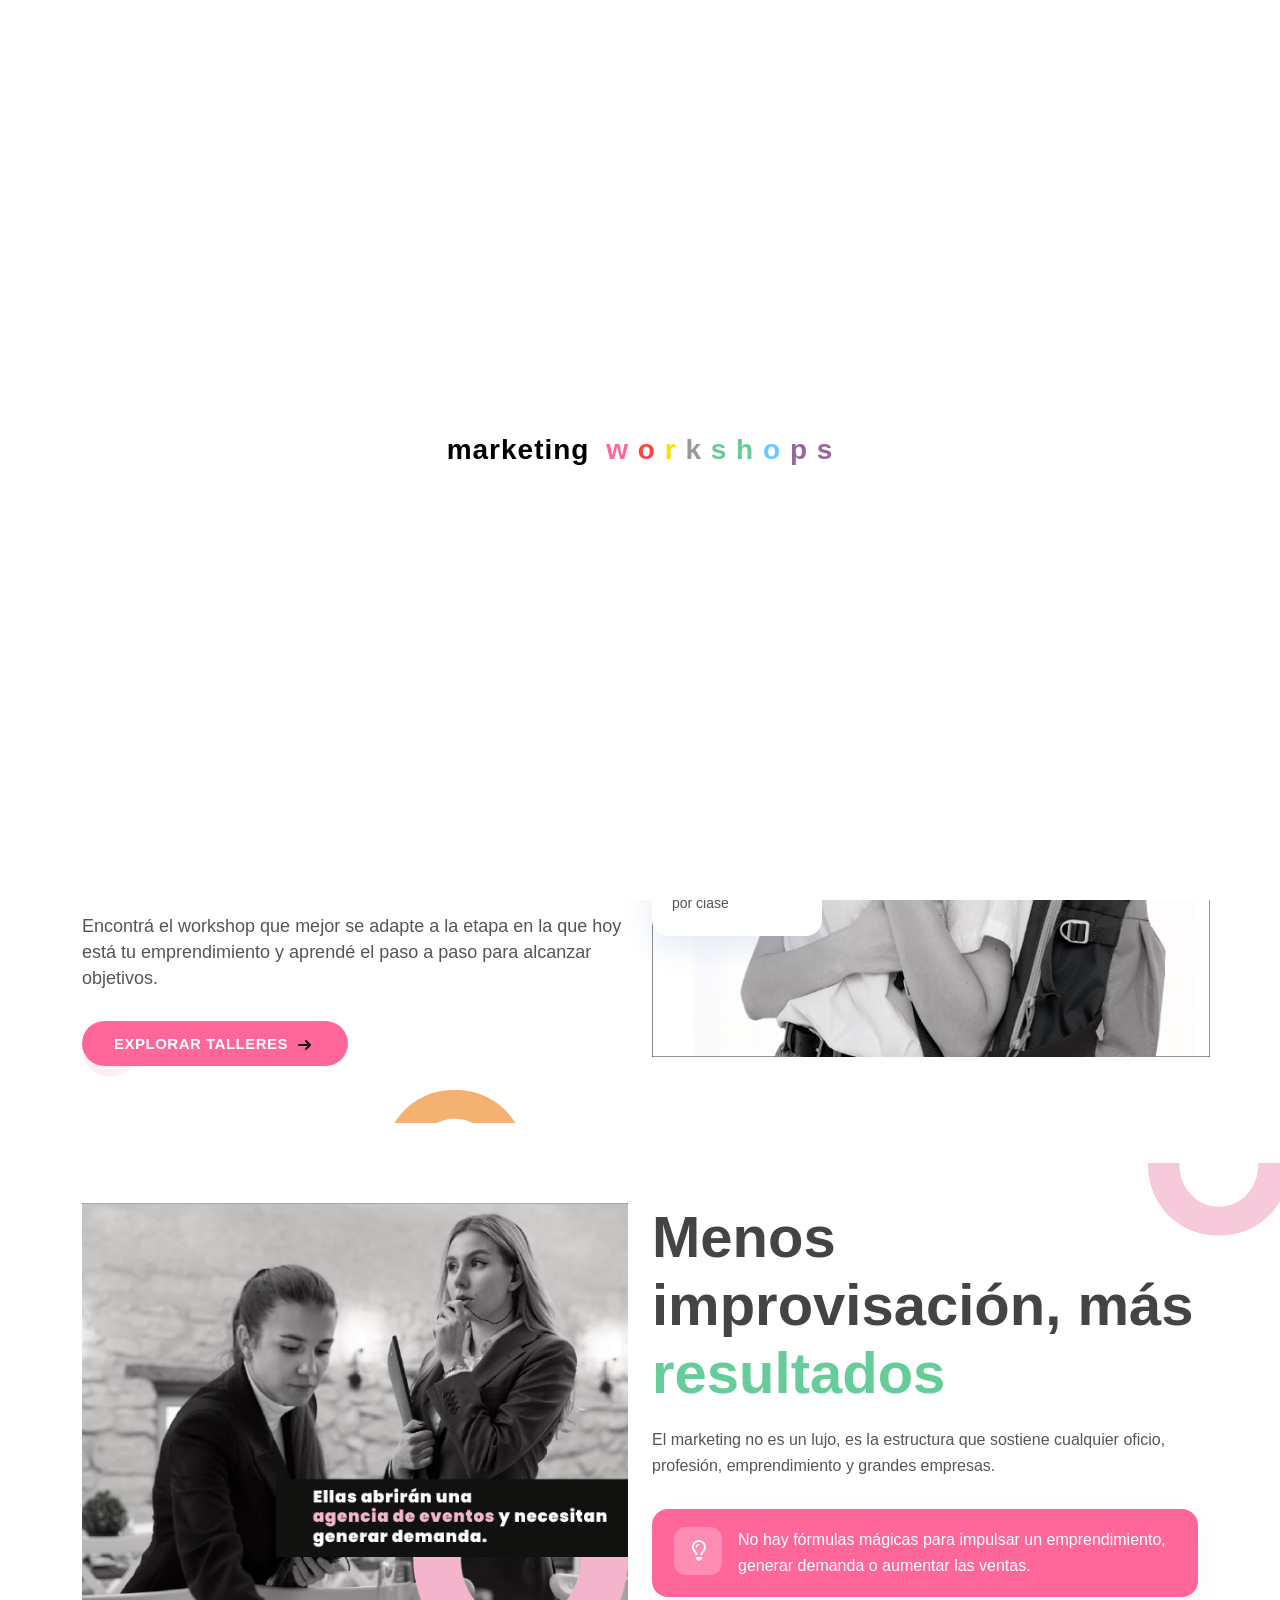
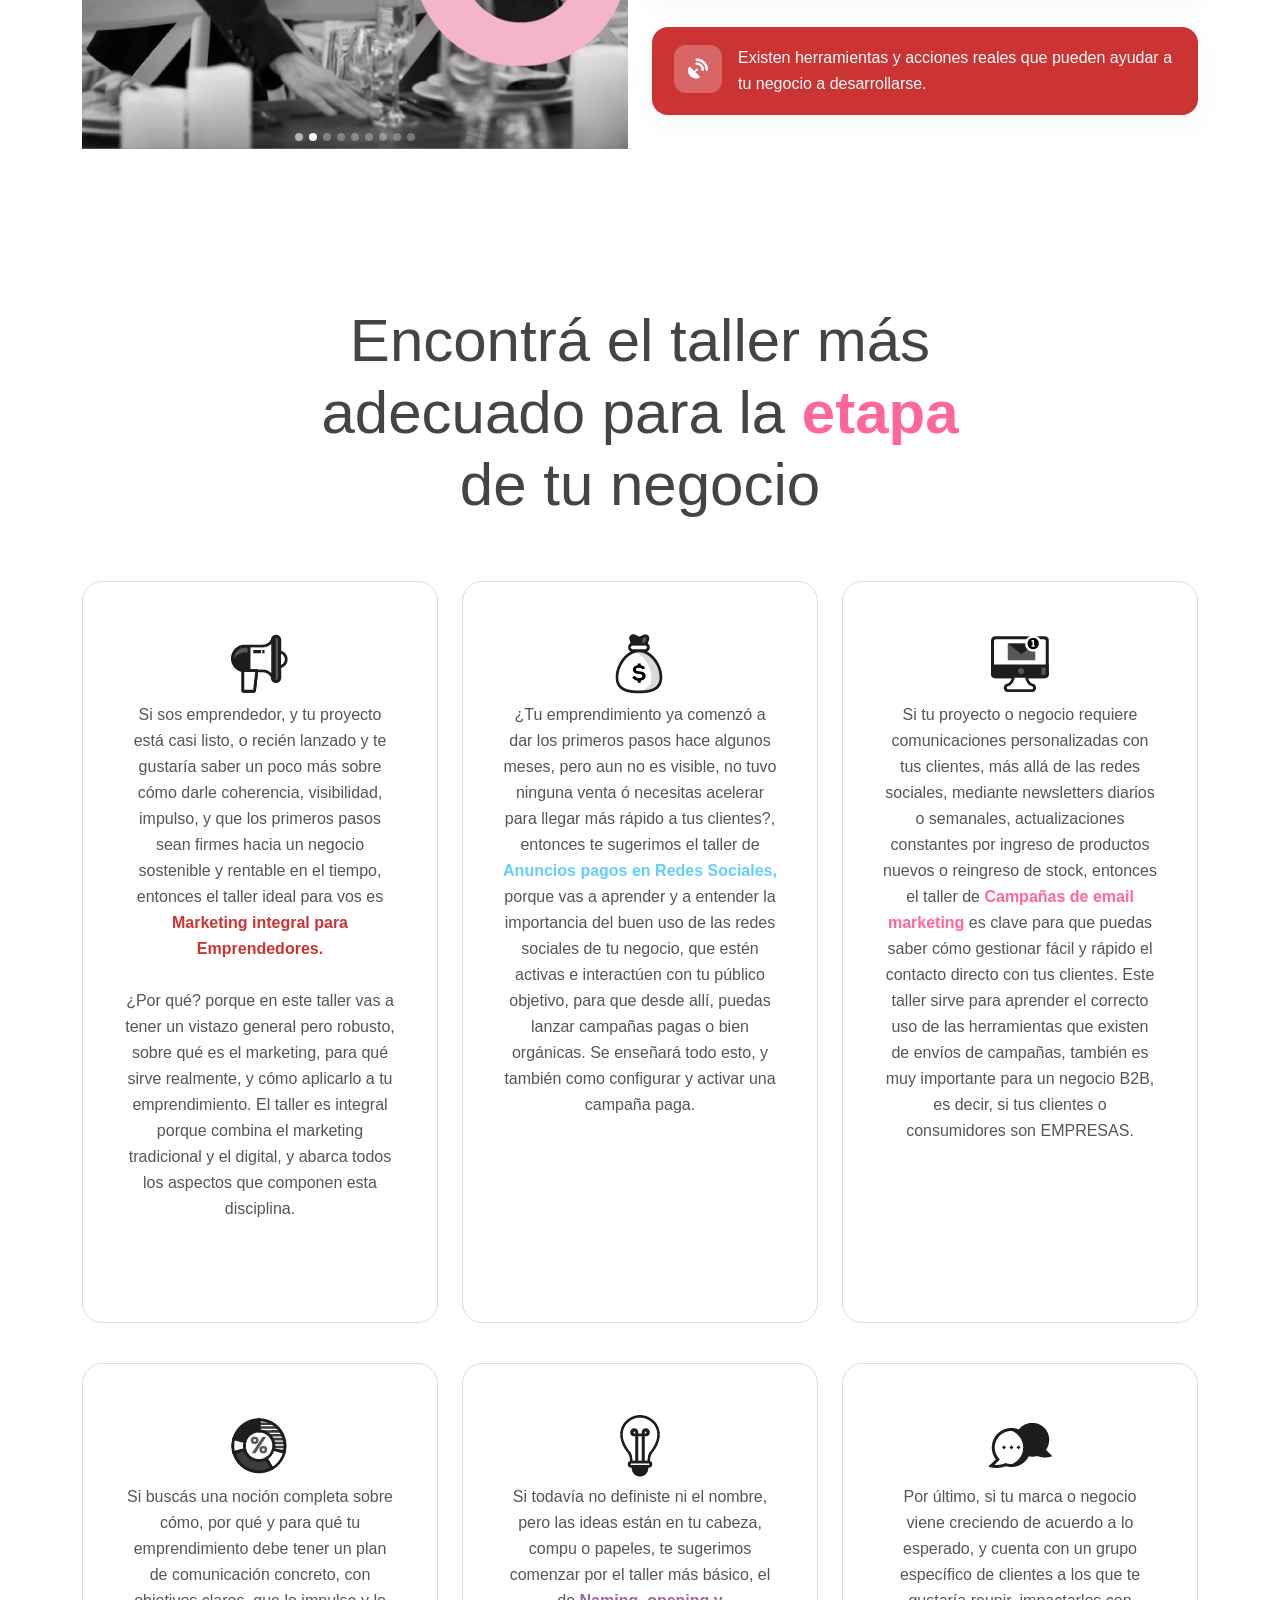
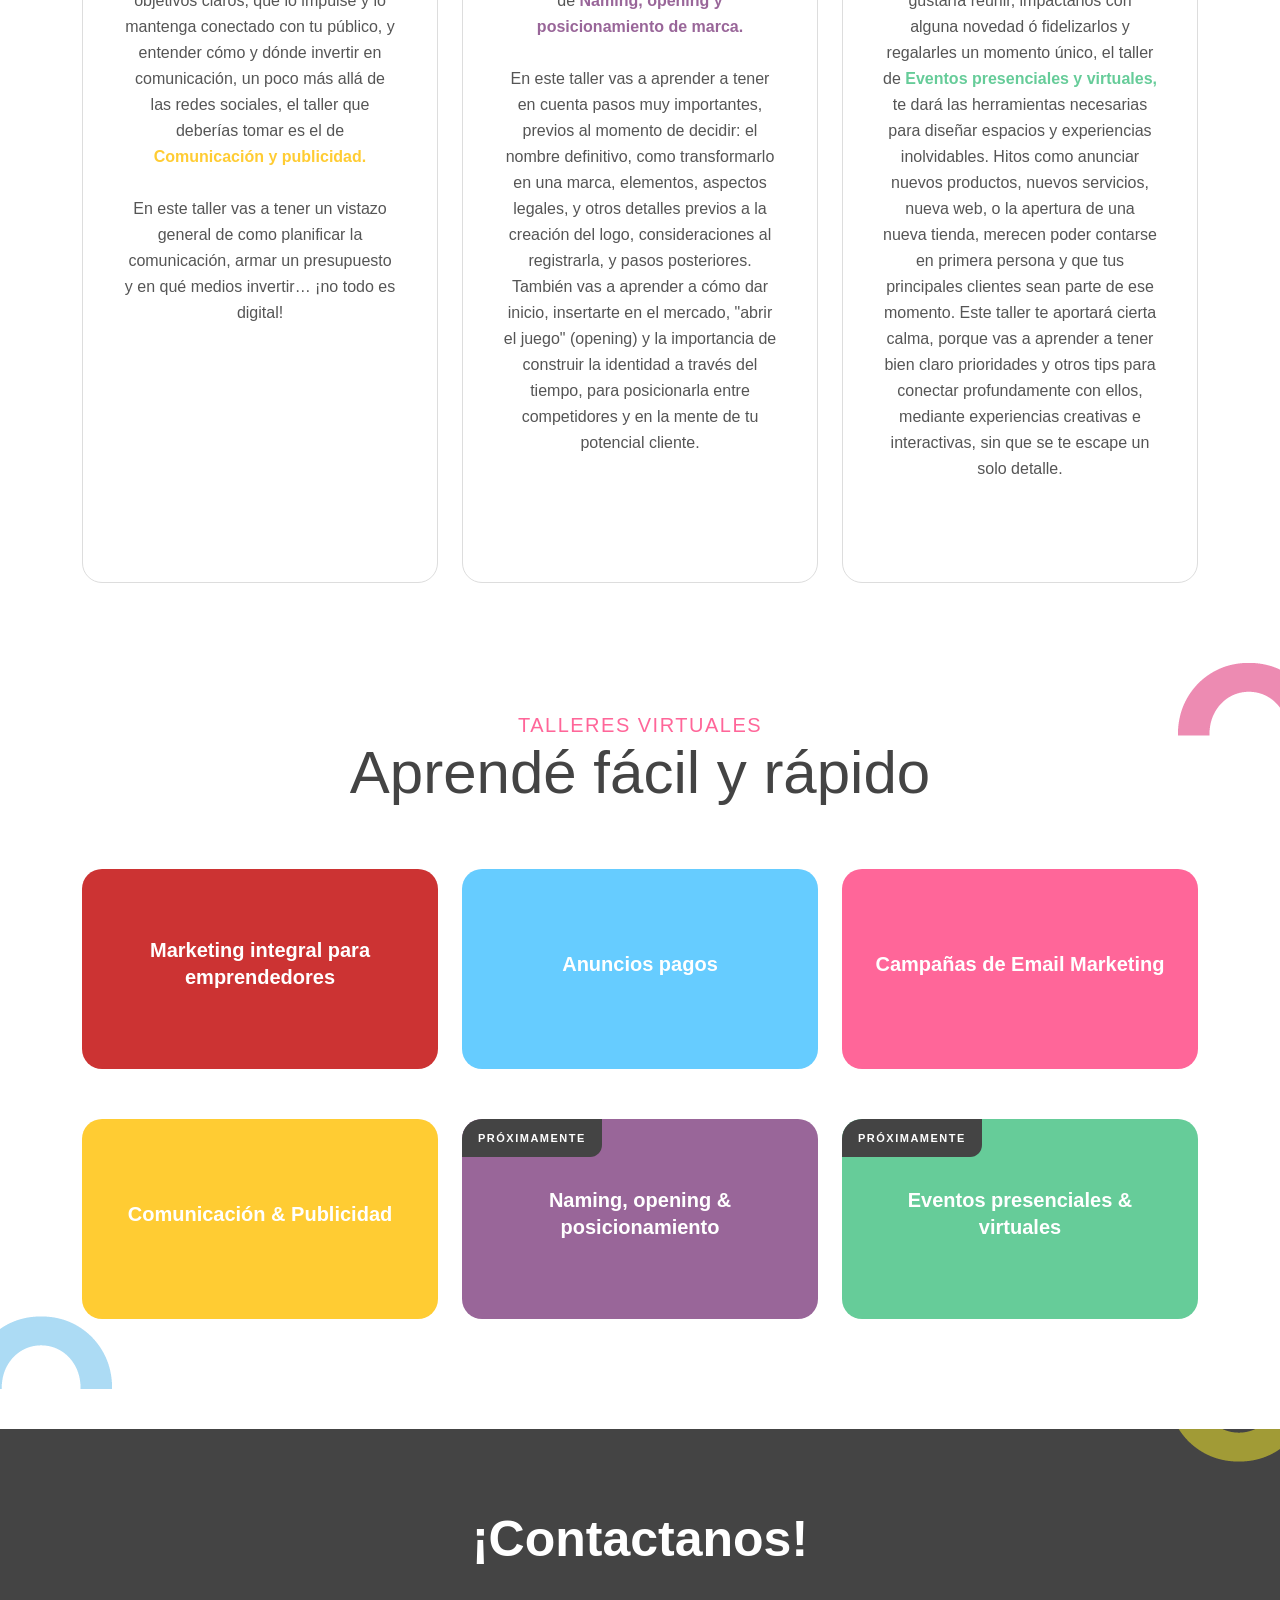
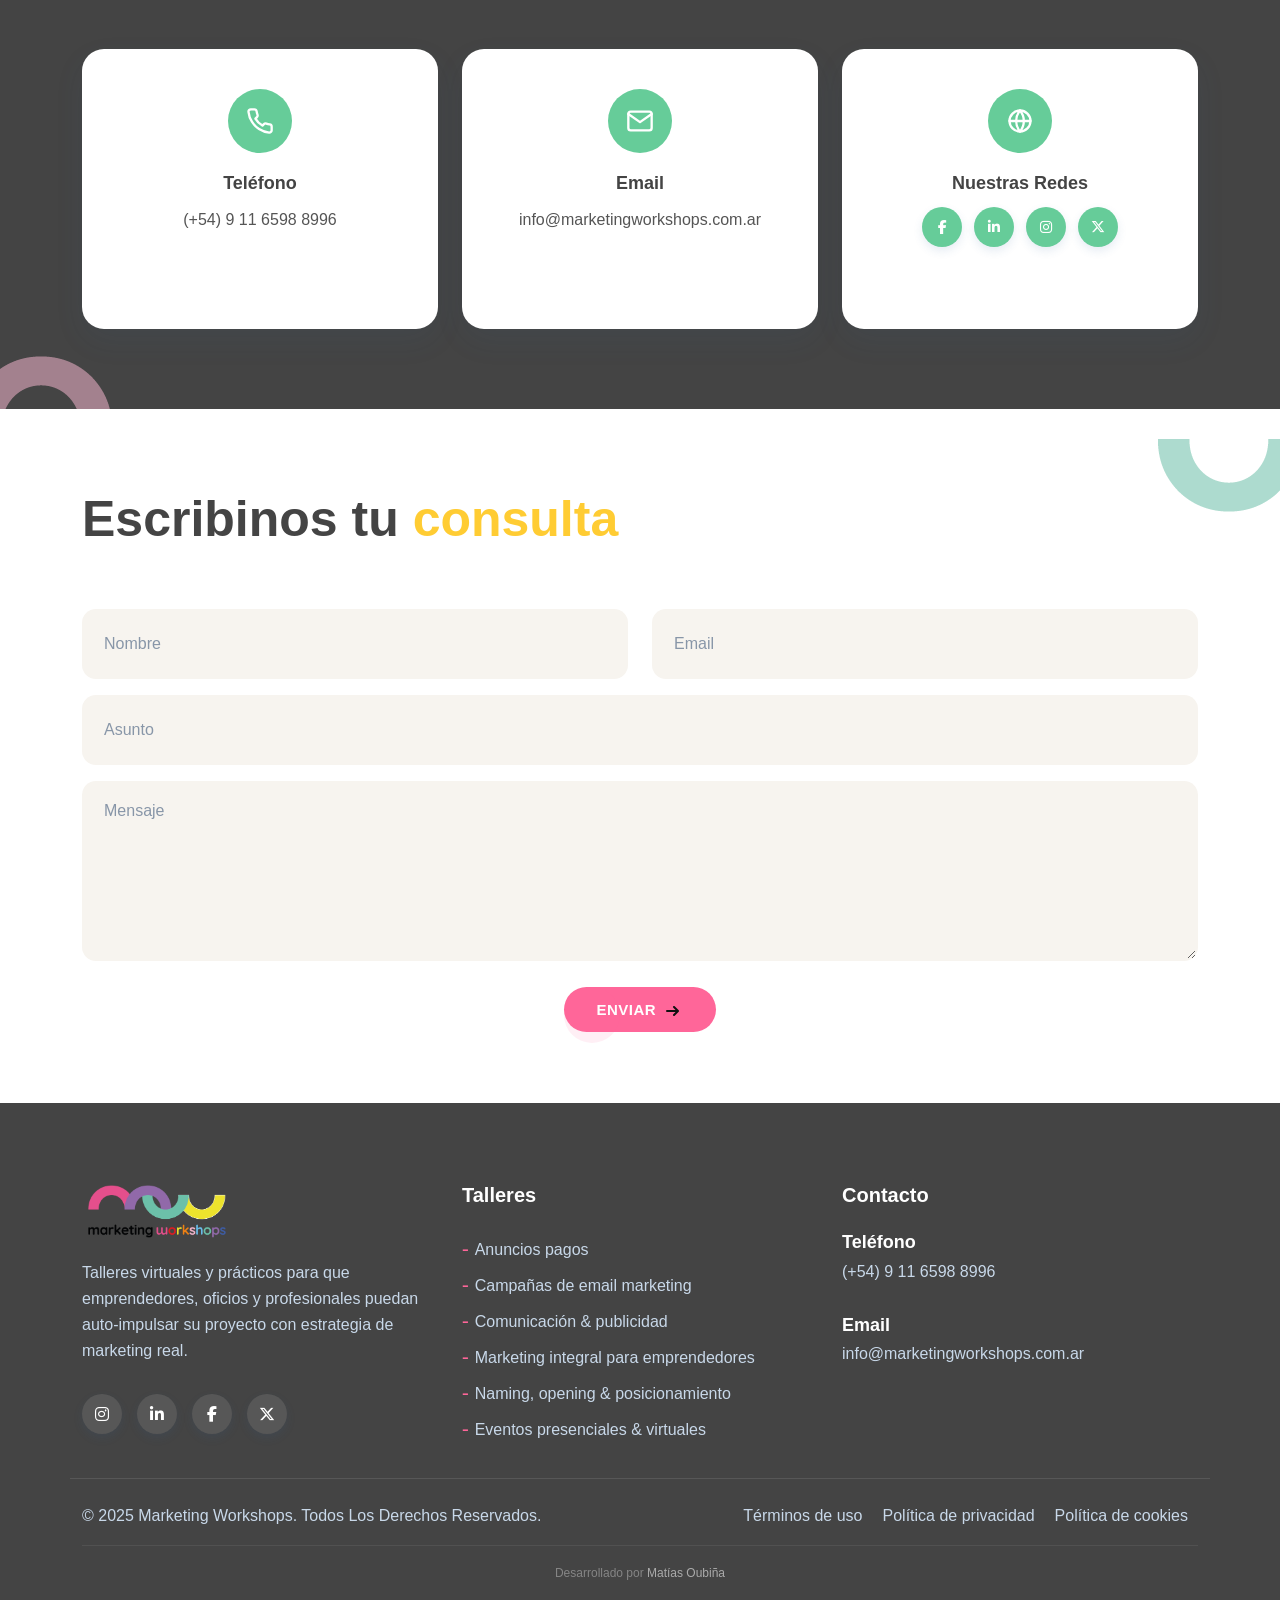
==== commit a7cb21b0: "cambios varios 05.07.26" ====
--- a/index.html
+++ b/index.html
@@ -1,4 +1,4 @@
-<!DOCTYPE html>
+﻿<!DOCTYPE html>
 <html lang="es">
 	<head>
 		<!-- Meta -->
@@ -12,8 +12,6 @@
 		<title>Marketing Workshops - Talleres virtuales para emprendedores</title>
 		<!-- Latest Bootstrap min CSS -->
 		<link rel="stylesheet" href="assets/bootstrap/css/bootstrap.min.css">
-		<!-- Google Font -->
-		<link href="https://fonts.googleapis.com/css2?family=Lexend:wght@300;400;500;600;700&display=swap" rel="stylesheet">
 		<!-- Font Awesome CSS -->
 		<link rel="stylesheet" href="assets/webfonts/themify-icons.css">
 		<link rel="stylesheet" href="assets/css/all.min.css">
@@ -77,9 +75,10 @@
 					<div class="col-lg-4 col-md-4 col-sm-6 col-xs-12">
 						<div class="top_social_profile">
 							<ul>
+								<li><a href="#" class="top_f_instagram" aria-label="Instagram"><i class="fa-brands fa-instagram"></i></a></li>
 								<li><a href="#" class="top_f_facebook" aria-label="Facebook"><i class="fa-brands fa-facebook-f"></i></a></li>
-								<li><a href="#" class="top_f_instagram" aria-label="Instagram"><i class="fa-brands fa-instagram"></i></a></li>
 								<li><a href="#" class="top_f_linkedin" aria-label="LinkedIn"><i class="fa-brands fa-linkedin-in"></i></a></li>
+								<li><a href="#" class="top_f_x" aria-label="X"><i class="fa-brands fa-x-twitter"></i></a></li>
 							</ul>
 						</div>
 					</div><!--- END COL -->
@@ -105,13 +104,13 @@
 								<li><a href="#about">Sobre nosotros</a></li>
 								<li class="menu-item-has-children"><a href="#talleres">Talleres</a>
 									<ul>
-										<li><a href="#">Anuncios Pagos</a></li>
-										<li><a href="#">Campañas de Email Marketing</a></li>
-										<li><a href="#">Comunicación &amp; Publicidad</a></li>
-										<li><a href="#">Marketing Integral para emprendedores</a></li>
+										<li><a href="#">Anuncios pagos</a></li>
+										<li><a href="#">Campañas de email marketing</a></li>
+										<li><a href="#">Comunicación &amp; publicidad</a></li>
+										<li><a href="#">Marketing integral para emprendedores</a></li>
 									</ul>
 								</li>
-								<li><a href="#">¿Para qué el Marketing?</a></li>
+								<li><a href="#">¿Para qué el marketing?</a></li>
 								<li><a href="#contact">Contacto</a></li>
 							</ul>
 						</nav>
@@ -119,7 +118,7 @@
 
 					<div class="col-30 d-none d-xl-block text-end align-self-center">
 						<div class="call_to_action">
-							<a class="btn_two" href="#contact">TEST: ¿Cuál es el taller ideal para tu proyecto? <i class="fa-solid fa-arrow-right"></i></a>
+							<a class="btn_two" href="#taller-ideal">¿Cuál es el taller ideal para tu proyecto? <i class="fa-solid fa-arrow-right"></i></a>
 						</div>
 					</div><!--- END Col -->
 
@@ -128,13 +127,13 @@
 						<li><a href="#about">Sobre nosotros</a></li>
 						<li><a href="#talleres">Talleres</a>
 							<ul class="sub-menu">
-								<li><a href="#">Anuncios Pagos</a></li>
-								<li><a href="#">Campañas de Email Marketing</a></li>
-								<li><a href="#">Comunicación &amp; Publicidad</a></li>
-								<li><a href="#">Marketing Integral para emprendedores</a></li>
+								<li><a href="#">Anuncios pagos</a></li>
+								<li><a href="#">Campañas de email marketing</a></li>
+								<li><a href="#">Comunicación &amp; publicidad</a></li>
+								<li><a href="#">Marketing integral para emprendedores</a></li>
 							</ul>
 						</li>
-						<li><a href="#">¿Para qué el Marketing?</a></li>
+						<li><a href="#">¿Para qué el marketing?</a></li>
 						<li><a href="#contact">Contacto</a></li>
 					</ul>
 				</div><!--- END ROW -->
@@ -148,10 +147,8 @@
 				<div class="row">
 					<div class="col-lg-6 col-sm-6 col-xs-12">
 						<div class="home_content">
-							<h1>¿Tu negocio depende de la suerte o de una <span style="color:#ff9900;">estrategia</span>? Impulsá aquello que sabés hacer y logr+a resultados reales</h1>
-							<p>Encontrá el workshop que mejor se adapte a la etapa en la que hoy
-se encuentra tu emprendimiento y aprendé el paso a paso para
-alcanzar tus metas.</p>
+							<h1>¿Tu negocio depende de la suerte o de una <span style="color:#ff9900;">estrategia</span>? Impulsá aquello que sabés hacer y lográ resultados reales</h1>
+							<p>Encontrá el workshop que mejor se adapte a la etapa en la que hoy está tu emprendimiento y aprendé el paso a paso para alcanzar objetivos.</p>
 						</div>
 						<div class="home_btn">
 							<a href="#talleres" class="cta"><span>Explorar talleres</span>
@@ -168,12 +165,12 @@
 							<div class="home_ps">
 								<img src="assets/images/icon/user2.svg" alt="" />
 								<h2>6</h2>
-								<span>Alumnos por clase</span>
+								<span>Es el número máximo de alumnos por clase</span>
 							</div>
 							<div class="home_ps2">
 								<img src="assets/images/icon/file2.svg" alt="" />
 								<h2>2 horas</h2>
-								<span>Y sabrás pasos concretos para impulsar tu emprendimiento</span>
+								<span>Solamente para aprender pasos concretos y llevarlos a la práctica</span>
 							</div>
 						</div>
 					</div><!-- END COL-->
@@ -191,62 +188,46 @@
 				<div class="col-lg-6 col-sm-12 col-xs-12 wow fadeInUp" data-wow-duration="1s" data-wow-delay="0.2s" data-wow-offset="0">
 					<div class="ab_img">
 						<div id="aboutCarousel" class="carousel slide" data-bs-ride="carousel" data-bs-interval="1500">
-							<div class="carousel-inner">
-								<div class="carousel-item active">
-									<img src="assets/images/all-img/artesana.png" class="img-fluid" alt="Artesana">
-								</div>
-								<div class="carousel-item">
-									<img src="assets/images/all-img/artista.png" class="img-fluid" alt="Artista">
-								</div>
-								<div class="carousel-item">
-									<img src="assets/images/all-img/astrologa.png" class="img-fluid" alt="Astróloga">
-								</div>
-								<div class="carousel-item">
-									<img src="assets/images/all-img/bricolage.png" class="img-fluid" alt="Bricolage">
-								</div>
-								<div class="carousel-item">
-									<img src="assets/images/all-img/dueña pyme.png" class="img-fluid" alt="Dueña de Pyme">
-								</div>
-								<div class="carousel-item">
-									<img src="assets/images/all-img/electricista.png" class="img-fluid" alt="Electricista">
-								</div>
-								<div class="carousel-item">
-									<img src="assets/images/all-img/emprendedora.png" class="img-fluid" alt="Emprendedora">
-								</div>
-								<div class="carousel-item">
-									<img src="assets/images/all-img/maquillaje.png" class="img-fluid" alt="Maquillaje">
-								</div>
-								<div class="carousel-item">
-									<img src="assets/images/all-img/músico.png" class="img-fluid" alt="Músico">
-								</div>
-								<div class="carousel-item">
-									<img src="assets/images/all-img/organizaeventos.png" class="img-fluid" alt="Organizadora de eventos">
-								</div>
-								<div class="carousel-item">
-									<img src="assets/images/all-img/uñas esculpidas.png" class="img-fluid" alt="Uñas esculpidas">
-								</div>
-								<div class="carousel-item">
-									<img src="assets/images/all-img/psicologa.png" class="img-fluid" alt="Psicóloga">
-								</div>
-								<div class="carousel-item">
-									<img src="assets/images/all-img/profe ingles.png" class="img-fluid" alt="Profe de inglés">
-								</div>
-							</div>
-							<div class="carousel-indicators">
-								<button type="button" data-bs-target="#aboutCarousel" data-bs-slide-to="0" class="active" aria-current="true"></button>
-								<button type="button" data-bs-target="#aboutCarousel" data-bs-slide-to="1"></button>
-								<button type="button" data-bs-target="#aboutCarousel" data-bs-slide-to="2"></button>
-								<button type="button" data-bs-target="#aboutCarousel" data-bs-slide-to="3"></button>
-								<button type="button" data-bs-target="#aboutCarousel" data-bs-slide-to="4"></button>
-								<button type="button" data-bs-target="#aboutCarousel" data-bs-slide-to="5"></button>
-								<button type="button" data-bs-target="#aboutCarousel" data-bs-slide-to="6"></button>
-								<button type="button" data-bs-target="#aboutCarousel" data-bs-slide-to="7"></button>
-								<button type="button" data-bs-target="#aboutCarousel" data-bs-slide-to="8"></button>
-								<button type="button" data-bs-target="#aboutCarousel" data-bs-slide-to="9"></button>
-								<button type="button" data-bs-target="#aboutCarousel" data-bs-slide-to="10"></button>
-								<button type="button" data-bs-target="#aboutCarousel" data-bs-slide-to="11"></button>
-								<button type="button" data-bs-target="#aboutCarousel" data-bs-slide-to="12"></button>
-							</div>
+													<div class="carousel-inner">
+							<div class="carousel-item active">
+								<img src="assets/images/all-img/img emprendedores look and feel-01.png" class="img-fluid" alt="Emprendedora 1">
+							</div>
+							<div class="carousel-item">
+								<img src="assets/images/all-img/img emprendedores look and feel-02.png" class="img-fluid" alt="Emprendedora 2">
+							</div>
+							<div class="carousel-item">
+								<img src="assets/images/all-img/img emprendedores look and feel-03.png" class="img-fluid" alt="Emprendedora 3">
+							</div>
+							<div class="carousel-item">
+								<img src="assets/images/all-img/img emprendedores look and feel-04.png" class="img-fluid" alt="Emprendedora 4">
+							</div>
+							<div class="carousel-item">
+								<img src="assets/images/all-img/img emprendedores look and feel-05.png" class="img-fluid" alt="Emprendedora 5">
+							</div>
+							<div class="carousel-item">
+								<img src="assets/images/all-img/img emprendedores look and feel-06.png" class="img-fluid" alt="Emprendedora 6">
+							</div>
+							<div class="carousel-item">
+								<img src="assets/images/all-img/img emprendedores look and feel-07.png" class="img-fluid" alt="Emprendedora 7">
+							</div>
+							<div class="carousel-item">
+								<img src="assets/images/all-img/img emprendedores look and feel-08.png" class="img-fluid" alt="Emprendedora 8">
+							</div>
+							<div class="carousel-item">
+								<img src="assets/images/all-img/img emprendedores look and feel-09.png" class="img-fluid" alt="Emprendedora 9">
+							</div>
+						</div>
+						<div class="carousel-indicators">
+							<button type="button" data-bs-target="#aboutCarousel" data-bs-slide-to="0" class="active" aria-current="true"></button>
+							<button type="button" data-bs-target="#aboutCarousel" data-bs-slide-to="1"></button>
+							<button type="button" data-bs-target="#aboutCarousel" data-bs-slide-to="2"></button>
+							<button type="button" data-bs-target="#aboutCarousel" data-bs-slide-to="3"></button>
+							<button type="button" data-bs-target="#aboutCarousel" data-bs-slide-to="4"></button>
+							<button type="button" data-bs-target="#aboutCarousel" data-bs-slide-to="5"></button>
+							<button type="button" data-bs-target="#aboutCarousel" data-bs-slide-to="6"></button>
+							<button type="button" data-bs-target="#aboutCarousel" data-bs-slide-to="7"></button>
+							<button type="button" data-bs-target="#aboutCarousel" data-bs-slide-to="8"></button>
+						</div>
 						</div>
 					</div>
 				</div><!--- END COL -->
@@ -264,18 +245,85 @@
 						<p>Existen herramientas y acciones reales que pueden ayudar a tu negocio a desarrollarse.</p>
 					</div>
 					<div class="cta_two">
-						<a href="#" class="cta"><span>Descubrí más</span>
+						<!-- <a href="#" class="cta"><span>Descubrí más</span>
 						  <svg width="13px" height="10px" viewBox="0 0 13 10">
 							<path d="M1,5 L11,5"></path>
 							<polyline points="8 1 12 5 8 9"></polyline>
 						  </svg>
-						</a>
+						</a> -->
 					</div>
 				</div><!--- END COL -->
 			</div><!--- END ROW -->
 		</div><!--- END CONTAINER -->
 	</section>
 	<!-- END ABOUT US HOME ONE -->
+
+	<!-- START TALLER IDEAL-->
+	<section id="taller-ideal" class="marketing_content_area section-padding">
+	   <div class="container">
+			<div class="section-title">
+				<!-- <h4><strong style="color:#ff6699;">¿Cuál es el taller ideal para tu proyecto?</strong></h4> -->
+				<h1>Encontrá el taller más adecuado para la <strong style="color:#ff6699;">etapa</strong> de tu negocio</h1>
+			</div>		
+			<div class="row">									
+				<div class="col-lg-4 col-sm-6 col-xs-12 wow fadeInUp" data-wow-duration="1s" data-wow-delay="0.1s" data-wow-offset="0">
+					<div class="single_feature_one">
+						<div class="sf_top">
+							<img src="assets/images/all-img/iconos eleccion de talleres-06.png" alt="Ícono 1">
+							<h2><a href="about.html">Learn More <br />Anywhere</a></h2>
+						</div>
+						<p>Si sos emprendedor, y tu proyecto está casi listo, o recién lanzado y te gustaría saber un poco más sobre cómo darle coherencia, visibilidad, impulso, y que los primeros pasos sean firmes hacia un negocio sostenible y rentable en el tiempo, entonces el taller ideal para vos es <strong style="color:#cc3333;">Marketing integral para Emprendedores.</strong><br><br>¿Por qué? porque en este taller vas a tener un vistazo general pero robusto, sobre qué es el marketing, para qué sirve realmente, y cómo aplicarlo a tu emprendimiento. El taller es integral porque combina el marketing tradicional y el digital, y abarca todos los aspectos que componen esta disciplina.</p>
+					</div>					
+				</div><!-- END COL -->								
+				<div class="col-lg-4 col-sm-6 col-xs-12 wow fadeInUp" data-wow-duration="1s" data-wow-delay="0.2s" data-wow-offset="0">
+					<div class="single_feature_one">
+						<div class="sf_top">
+							<img src="assets/images/all-img/iconos eleccion de talleres-04.png" alt="Ícono 2">
+							<h2><a href="about.html">Expert <br />Instructor</a></h2>
+						</div>	
+						<p>¿Tu emprendimiento ya comenzó a dar los primeros pasos hace algunos meses, pero aun no es visible, no tuvo ninguna venta ó necesitas acelerar para llegar más rápido a tus clientes?, entonces te sugerimos el taller de <strong style="color:#66ccff;">Anuncios pagos en Redes Sociales,</strong> porque vas a aprender y a entender la importancia del buen uso de las redes sociales de tu negocio, que estén activas e interactúen con tu público objetivo, para que desde allí, puedas lanzar campañas pagas o bien orgánicas. Se enseñará todo esto, y también como configurar y activar una campaña paga.</p>
+					</div>					
+				</div><!-- END COL -->								
+				<div class="col-lg-4 col-sm-6 col-xs-12 wow fadeInUp" data-wow-duration="1s" data-wow-delay="0.3s" data-wow-offset="0">
+					<div class="single_feature_one">
+						<div class="sf_top">
+							<img src="assets/images/all-img/iconos eleccion de talleres-02.png" alt="Ícono 3">
+							<h2><a href="about.html">Team <br />Management</a></h2>
+						</div>	
+						<p>Si tu proyecto o negocio requiere comunicaciones personalizadas con tus clientes, más allá de las redes sociales, mediante newsletters diarios o semanales, actualizaciones constantes por ingreso de productos nuevos o reingreso de stock, entonces el taller de <strong style="color:#ff6699;">Campañas de email marketing</strong> es clave para que puedas saber cómo gestionar fácil y rápido el contacto directo con tus clientes. Este taller sirve para aprender el correcto uso de las herramientas que existen de envíos de campañas, también es muy importante para un negocio B2B, es decir, si tus clientes o consumidores son EMPRESAS.</p>
+					</div>					
+				</div><!-- END COL -->								
+				<div class="col-lg-4 col-sm-6 col-xs-12 wow fadeInUp" data-wow-duration="1s" data-wow-delay="0.4s" data-wow-offset="0">
+					<div class="single_feature_one">
+						<div class="sf_top">
+							<img src="assets/images/all-img/iconos eleccion de talleres-01.png" alt="Ícono 4">
+							<h2><a href="about.html">Course <br />Planing</a></h2>
+						</div>	
+						<p>Si buscás una noción completa sobre cómo, por qué y para qué tu emprendimiento debe tener un plan de comunicación concreto, con objetivos claros, que lo impulse y lo mantenga conectado con tu público, y entender cómo y dónde invertir en comunicación, un poco más allá de las redes sociales, el taller que deberías tomar es el de <strong style="color:#ffcc33;">Comunicación y publicidad.</strong><br><br>En este taller vas a tener un vistazo general de como planificar la comunicación, armar un presupuesto y en qué medios invertir… ¡no todo es digital!</p>
+					</div>					
+				</div><!-- END COL -->								
+				<div class="col-lg-4 col-sm-6 col-xs-12 wow fadeInUp" data-wow-duration="1s" data-wow-delay="0.5s" data-wow-offset="0">
+					<div class="single_feature_one">
+						<div class="sf_top">
+							<img src="assets/images/all-img/iconos eleccion de talleres-05.png" alt="Ícono 5">
+							<h2><a href="about.html">Teacher <br />Monitoring</a></h2>
+						</div>		
+						<p>Si todavía no definiste ni el nombre, pero las ideas están en tu cabeza, compu o papeles, te sugerimos comenzar por el taller más básico, el de <strong style="color:#996699;">Naming, opening y posicionamiento de marca.</strong><br><br>En este taller vas a aprender a tener en cuenta pasos muy importantes, previos al momento de decidir: el nombre definitivo, como transformarlo en una marca, elementos, aspectos legales, y otros detalles previos a la creación del logo, consideraciones al registrarla, y pasos posteriores. También vas a aprender a cómo dar inicio, insertarte en el mercado, "abrir el juego" (opening) y la importancia de construir la identidad a través del tiempo, para posicionarla entre competidores y en la mente de tu potencial cliente.</p>
+					</div>					
+				</div><!-- END COL -->								
+				<div class="col-lg-4 col-sm-6 col-xs-12 wow fadeInUp" data-wow-duration="1s" data-wow-delay="0.6s" data-wow-offset="0">
+					<div class="single_feature_one">
+						<div class="sf_top">
+							<img src="assets/images/all-img/iconos eleccion de talleres-03.png" alt="Ícono 6">
+							<h2><a href="about.html">24/7 Strong <br />Support</a></h2>
+						</div>		
+						<p>Por último, si tu marca o negocio viene creciendo de acuerdo a lo esperado, y cuenta con un grupo específico de clientes a los que te gustaría reunir, impactarlos con alguna novedad ó fidelizarlos y regalarles un momento único, el taller de <strong style="color:#66cc99;">Eventos presenciales y virtuales,</strong> te dará las herramientas necesarias para diseñar espacios y experiencias inolvidables. Hitos como anunciar nuevos productos, nuevos servicios, nueva web, o la apertura de una nueva tienda, merecen poder contarse en primera persona y que tus principales clientes sean parte de ese momento. Este taller te aportará cierta calma, porque vas a aprender a tener bien claro prioridades y otros tips para conectar profundamente con ellos, mediante experiencias creativas e interactivas, sin que se te escape un solo detalle.</p>
+					</div>					
+				</div><!-- END COL -->																
+			</div><!-- END ROW -->
+		</div><!-- END CONTAINER -->
+	</section>
+	<!-- END TALLER IDEAL -->	
 
 	<!-- START TOPIC-->
 	<section id="talleres" class="topic_content_p2 section-padding">
@@ -370,7 +418,7 @@
 							<a href="#" target="_blank" class="social-icon-link" aria-label="Instagram">
 								<i class="fa-brands fa-instagram"></i>
 							</a>
-						</div>
+						<a href="#" target="_blank" class="social-icon-link" aria-label="X"><i class="fa-brands fa-x-twitter"></i></a></div>
 					</div>
 				</div><!-- END COL -->
 			</div><!--- END ROW -->
@@ -441,8 +489,8 @@
 						<h4>Talleres</h4>
 						<ul>
 							<li><a href="#">Anuncios pagos</a></li>
-							<li><a href="#">Campañas de Email Marketing</a></li>
-							<li><a href="#">Comunicación &amp; Publicidad</a></li>
+							<li><a href="#">Campañas de email marketing</a></li>
+							<li><a href="#">Comunicación &amp; publicidad</a></li>
 							<li><a href="#">Marketing integral para emprendedores</a></li>
 							<li><a href="#">Naming, opening &amp; posicionamiento</a></li>
 							<li><a href="#">Eventos presenciales &amp; virtuales</a></li>
@@ -453,12 +501,10 @@
 					<div class="single_footer">
 						<h4>Contacto</h4>
 						<div class="sf_contact">
-							<span class="ti-mobile"></span>
 							<h3>Teléfono</h3>
 							<p>(+54) 9 11 6598 8996</p>
 						</div>
 						<div class="sf_contact">
-							<span class="ti-email"></span>
 							<h3>Email</h3>
 							<p>info@marketingworkshops.com.ar</p>
 						</div>
--- a/assets/css/style.css
+++ b/assets/css/style.css
@@ -1,6 +1,6 @@
-body {
+﻿body {
 color:#555;
-font-family: 'Lexend', sans-serif;
+font-family: Arial, sans-serif;
 font-size: 16px;
 font-weight: 400;
 line-height: 26px;
@@ -15,12 +15,12 @@
 h6 {
   letter-spacing: 0px;
   margin: 0px;
-  font-family: 'Lexend', sans-serif;
+  font-family: Arial, sans-serif;
   color: #444444;
   font-weight: 400;
 }
 a {
-	font-family: 'Lexend', sans-serif;
+	font-family: Arial, sans-serif;
     text-decoration: none;
 	color:#444444;
     -webkit-transition: all 0.2s;
@@ -53,7 +53,7 @@
 b, strong {
 	font-weight: 600;
 }
-span{font-family: 'Lexend', sans-serif;}
+span{font-family: Arial, sans-serif;}
 .no-padding { padding: 0; }
 
 /*END PRELOADER DESIGN*/
@@ -528,11 +528,10 @@
 }
 #main-menu ul li a {
 	position: relative;
-	text-transform: capitalize;
 	color: #444444;
 	font-weight: 600;
 	transition: .5s;
-	font-size: 16px;
+	font-size: 17px;
 }
 #main-menu ul li a:hover,
 #main-menu ul li a:focus{
@@ -620,7 +619,6 @@
 	transition: all 0.3s ease 0s !important;
 	visibility: inherit !important;
 	opacity: inherit !important;
-	text-transform: capitalize;
 	border-bottom: 1px solid #e8e5e5;
 }
 
@@ -2749,7 +2747,7 @@
 }
 .sth_det2 u{
 color: #444444;
-font-family:'Mulish', sans-serif;
+font-family: Arial, sans-serif;
 }
 /*END HOME PAGE TEAM DESIGN*/
 
@@ -4438,7 +4436,7 @@
     position: absolute;
     top: 13px;
     left: 13px;
-	font-family: 'Poppins', sans-serif;
+	font-family: Arial, sans-serif;
 }
 .product-grid .product-discount-label{
     background-color: #333;
@@ -5155,6 +5153,7 @@
   }
   .title-contact {
     font-size: 34px;
+    color: #fff;
   }
 
   /* Sección about */
@@ -5236,7 +5235,8 @@
 .logo-contact .single-top-contact:hover .mw-pill-icon { transform: translateY(-2px); }
 .mw-pill-icon.is-phone { background: rgba(255,255,255,0.3); box-shadow: 0 4px 10px rgba(51,102,153,.12); }
 .mw-pill-icon.is-phone:hover { background: rgba(255,255,255,0.5); }
-.mw-pill-icon.is-mail  { background: var(--mw-pink); }
+.mw-pill-icon.is-mail  { background: rgba(255,255,255,0.3); box-shadow: 0 4px 10px rgba(51,102,153,.12); }
+.mw-pill-icon.is-mail:hover  { background: rgba(255,255,255,0.5); }
 .mw-pill-icon svg { width: 18px; height: 18px; fill: none; stroke: currentColor; stroke-width: 2; stroke-linecap: round; stroke-linejoin: round; }
 .logo-contact .single-top-contact h4 {
   margin: 0;
@@ -5282,10 +5282,12 @@
 .top_f_twitter   { background: rgba(255, 255, 255, 0.3) !important; }
 .top_f_instagram { background: rgba(255, 255, 255, 0.3) !important; }
 .top_f_linkedin  { background: rgba(255, 255, 255, 0.3) !important; }
+.top_f_x        { background: rgba(255, 255, 255, 0.3) !important; }
 .top_f_facebook:hover  { background: rgba(255, 255, 255, 0.5) !important; }
 .top_f_twitter:hover   { background: rgba(255, 255, 255, 0.5) !important; }
 .top_f_instagram:hover { background: rgba(255, 255, 255, 0.5) !important; }
 .top_f_linkedin:hover  { background: rgba(255, 255, 255, 0.5) !important; }
+.top_f_x:hover  { background: rgba(255, 255, 255, 0.5) !important; }
 .top_social_profile ul li a i,
 .foot_social ul li a i { font-size: 16px; }
 
@@ -5306,8 +5308,8 @@
 .home_bg::before {
   /* yellow arc top-left */
   background-image: url(../images/all-img/MISCE-03.png);
-  width: 280px;
-  height: 180px;
+  width: 142px;
+  height: 73px;
   top: 60px;
   left: -60px;
   transform: rotate(180deg);
@@ -5316,8 +5318,8 @@
 .home_bg::after {
   /* mint arc bottom area */
   background-image: url(../images/all-img/MISCE-07.png);
-  width: 320px;
-  height: 200px;
+  width: 142px;
+  height: 73px;
   bottom: -40px;
   left: 30%;
   opacity: .6;
@@ -5344,10 +5346,11 @@
 
 .btn_two {
   border-color: var(--mw-pink) !important;
+  font-weight: 700;
   color: var(--mw-navy);
   border-radius: 999px;
   padding: 12px 26px;
-  font-weight: 500;
+  
   font-size: 13px;
   line-height: 1.3;
   text-align: center;
@@ -5363,16 +5366,17 @@
   background: #fff;
   box-shadow: 0 4px 16px rgba(51,102,153,.06);
 }
-#main-menu ul li a { color: var(--mw-navy); font-weight: 500; }
+#main-menu ul li a { color: var(--mw-navy); font-weight: 700; }
 #main-menu ul li a:hover { color: var(--mw-pink); }
 #main-menu ul li.menu-item-has-children > a::after { color: var(--mw-pink); }
 
 /* Menu item colors */
-#main-menu ul li:nth-child(1) a { color: #66cc99; }
-#main-menu ul li:nth-child(2) a { color: #ffcccc; }
-#main-menu ul li:nth-child(3) a { color: #cc3333; }
-#main-menu ul li:nth-child(4) a { color: #996699; }
-#main-menu ul li:nth-child(6) a { color: #ffcc33; }
+#main-menu > ul > li > ul li a { color: #6CC0A9; }
+#main-menu > ul > li:nth-child(1) > a { color: #E54F8C; }
+#main-menu > ul > li:nth-child(2) > a { color: #9169A9; }
+#main-menu > ul > li:nth-child(3) > a { color: #6CC0A9; }
+#main-menu > ul > li:nth-child(4) > a { color: #68BFEC; }
+#main-menu > ul > li:nth-child(5) > a { color: #3F5BA4; }
 
 /* ---- About section ------------------------------------------------------- */
 .ab_one {
@@ -5383,11 +5387,13 @@
 .ab_one::before {
   content: "";
   position: absolute;
-  inset: 0;
+  width: 142px;
+  height: 73px;
+  top: 40px;
+  right: -10px;
   background-image: url(../images/all-img/MISCE-04.png);
   background-repeat: no-repeat;
-  background-size: 260px auto;
-  background-position: right -50px top 40px;
+  background-size: 142px 73px;
   opacity: .7;
   pointer-events: none;
 }
@@ -5430,22 +5436,22 @@
 .topic_content_p2::before {
   content: "";
   position: absolute;
-  width: 240px;
-  height: 160px;
+  width: 142px;
+  height: 73px;
   top: 30px;
   right: -40px;
-  background: url(../images/all-img/MISCE-08.png) center/contain no-repeat;
+  background: url(../images/all-img/MISCE-08.png) center/auto no-repeat;
   opacity: .65;
   pointer-events: none;
 }
 .topic_content_p2::after {
   content: "";
   position: absolute;
-  width: 220px;
-  height: 140px;
+  width: 142px;
+  height: 73px;
   bottom: 40px;
   left: -30px;
-  background: url(../images/all-img/MISCE-05.png) center/contain no-repeat;
+  background: url(../images/all-img/MISCE-05.png) center/auto no-repeat;
   opacity: .55;
   pointer-events: none;
   transform: rotate(180deg);
@@ -5478,20 +5484,23 @@
 .single_tca { overflow: visible; }
 .coming-soon-badge {
   position: absolute;
-  top: -30px;
-  left: 20px;
-  background: #cc3333;
+  top: 0;
+  left: 0;
+  background: #444444;
   color: #fff;
   font-size: 11px;
   font-weight: 700;
   letter-spacing: 1.5px;
   text-transform: uppercase;
-  padding: 5px 14px;
-  border-radius: 6px 6px 0 0;
+  padding: 6px 16px;
+  border-radius: 20px 0 12px 0;
   white-space: nowrap;
   z-index: 5;
 }
-.sc_four h2 a { color: #444 !important; }
+.sc_one h2 a,
+.sc_two h2 a,
+.sc_three h2 a,
+.sc_four h2 a { color: #fff !important; }
 
 /* ---- Address (Contactanos) section -------------------------------------- */
 .address_area {
@@ -5502,28 +5511,28 @@
 .address_area::before {
   content: "";
   position: absolute;
-  width: 280px;
-  height: 180px;
+  width: 142px;
+  height: 73px;
   top: -40px;
   right: -30px;
-  background: url(../images/all-img/MISCE-06.png) center/contain no-repeat;
+  background: url(../images/all-img/MISCE-03.png) center/auto no-repeat;
   opacity: .55;
   pointer-events: none;
 }
 .address_area::after {
   content: "";
   position: absolute;
-  width: 240px;
-  height: 160px;
+  width: 142px;
+  height: 73px;
   bottom: -20px;
   left: -30px;
-  background: url(../images/all-img/MISCE-02.png) center/contain no-repeat;
+  background: url(../images/all-img/MISCE-04.png) center/auto no-repeat;
   opacity: .55;
   pointer-events: none;
   transform: rotate(180deg);
 }
 .address_area > .container { position: relative; z-index: 2; }
-.address_area .title-contact { color: var(--mw-navy); }
+.address_area .title-contact { color: #fff; }
 .single_address {
   background: #fff;
   border-radius: 22px;
@@ -5575,8 +5584,10 @@
   text-decoration: none;
 }
 .single_address .social-icon-link:hover { transform: translateY(-3px); color: #fff; }
-.single_address .social-icon-link:nth-child(1) { background: #996699; }
-.single_address .social-icon-link:nth-child(2) { background: #ff6699; }
+.single_address .social-icon-link:nth-child(1) { background: #66cc99; }
+.single_address .social-icon-link:nth-child(2) { background: #66cc99; }
+.single_address .social-icon-link:nth-child(3) { background: #66cc99; }
+.single_address .social-icon-link:nth-child(4) { background: #66cc99; }
 .single_address .social-icon-link i {
   font-size: 14px;
   margin: 0;
@@ -5595,11 +5606,11 @@
 .contact_area::before {
   content: "";
   position: absolute;
-  width: 220px;
-  height: 140px;
+  width: 142px;
+  height: 73px;
   top: 30px;
   right: -20px;
-  background: url(../images/all-img/MISCE-09.png) center/contain no-repeat;
+  background: url(../images/all-img/MISCE-09.png) center/auto no-repeat;
   opacity: .55;
   pointer-events: none;
 }
@@ -5624,7 +5635,7 @@
 
 /* ---- Footer -------------------------------------------------------------- */
 .footer {
-  background: #336699;
+  background: #444444;
   color: #d6e4f1;
   padding-top: 80px;
 }
@@ -5678,3 +5689,27 @@
 /* ---- Misc clean-up ------------------------------------------------------- */
 .home_ps, .home_ps2 { box-shadow: 0 12px 30px rgba(51,102,153,.12); border-radius: 16px; }
 .home_ps h2, .home_ps2 h2 { color: var(--mw-navy); }
+
+/* taller-ideal cards */
+#taller-ideal .sf_top h2 { display: none; }
+
+/* taller-ideal equal height cards */
+#taller-ideal .row {
+  display: flex;
+  row-gap: 40px;
+  flex-wrap: wrap;
+  align-items: stretch;
+}
+#taller-ideal .col-lg-4 {
+  display: flex;
+}
+#taller-ideal .single_feature_one {
+  display: flex;
+  flex-direction: column;
+  height: 100%;
+  width: 100%;
+}
+#taller-ideal .single_feature_one p {
+  flex: 1;
+}
+.footer .single_footer ul li a { text-transform: none; }
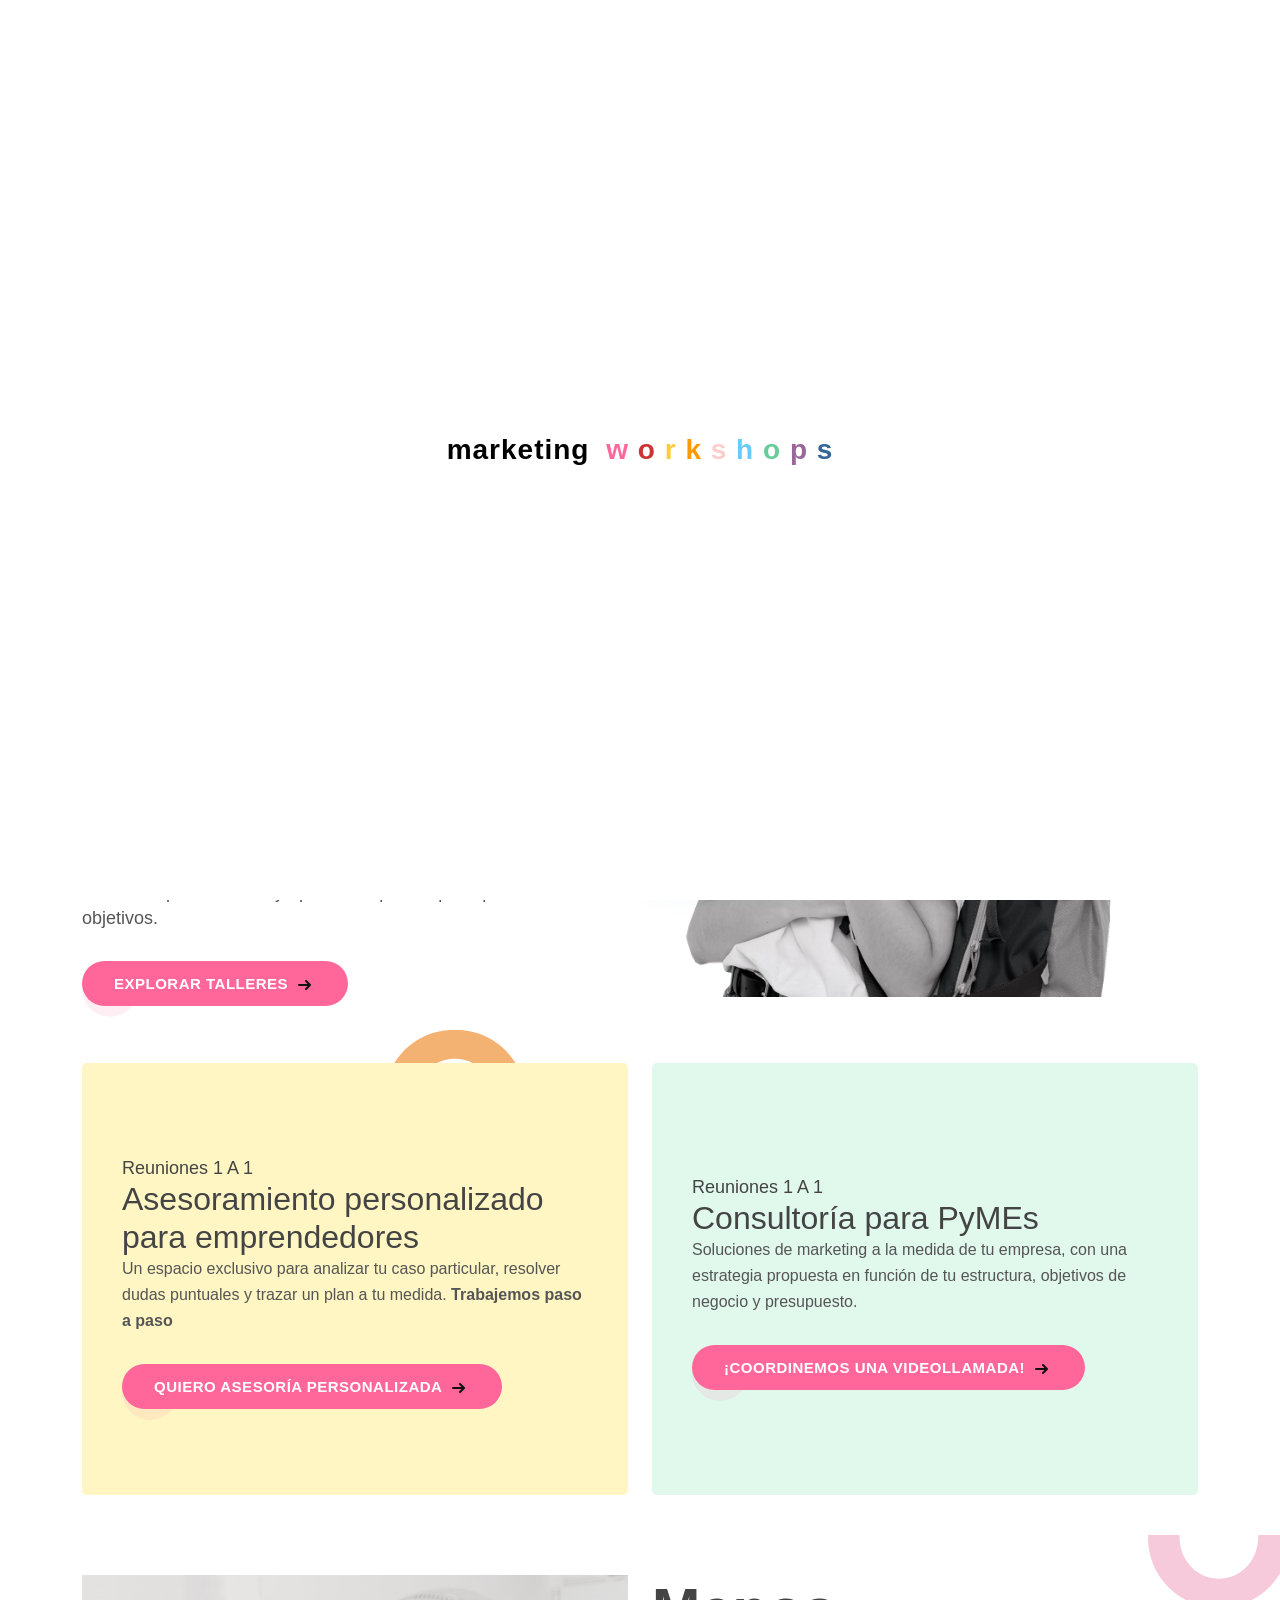
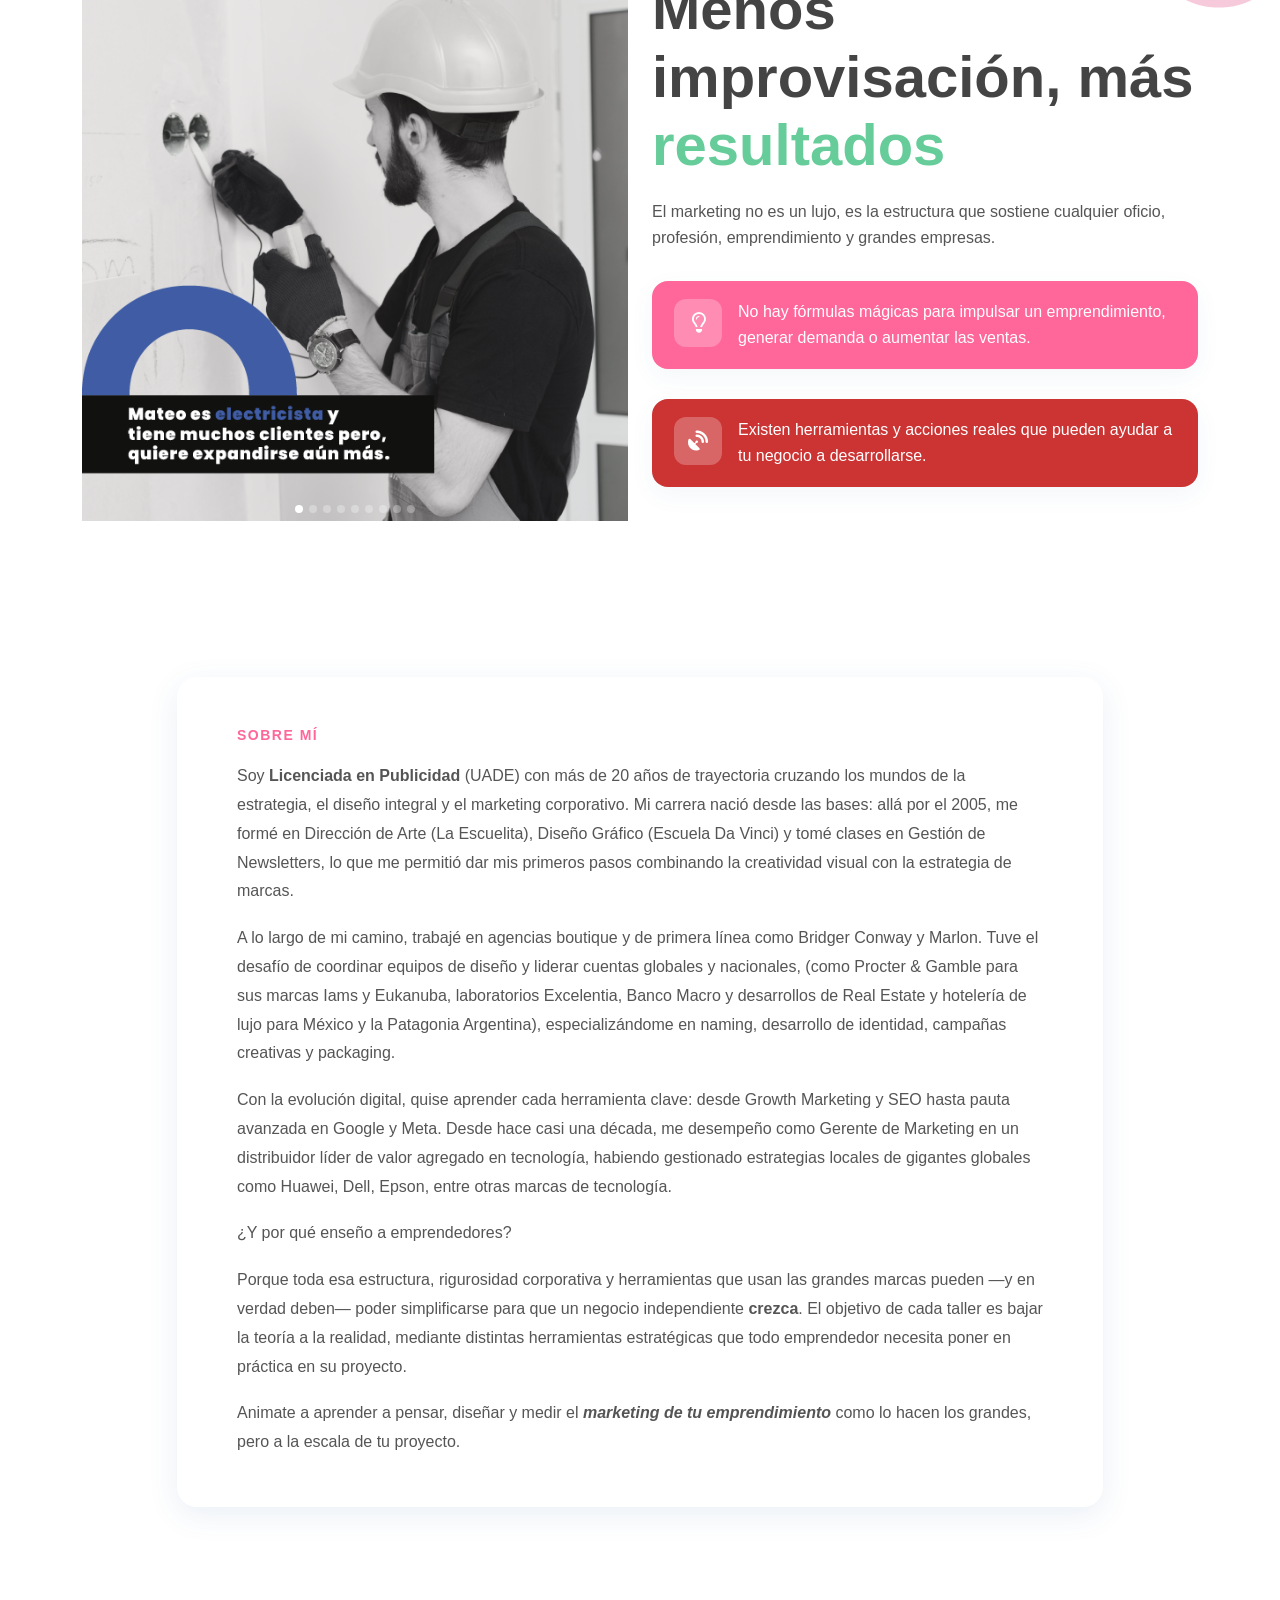
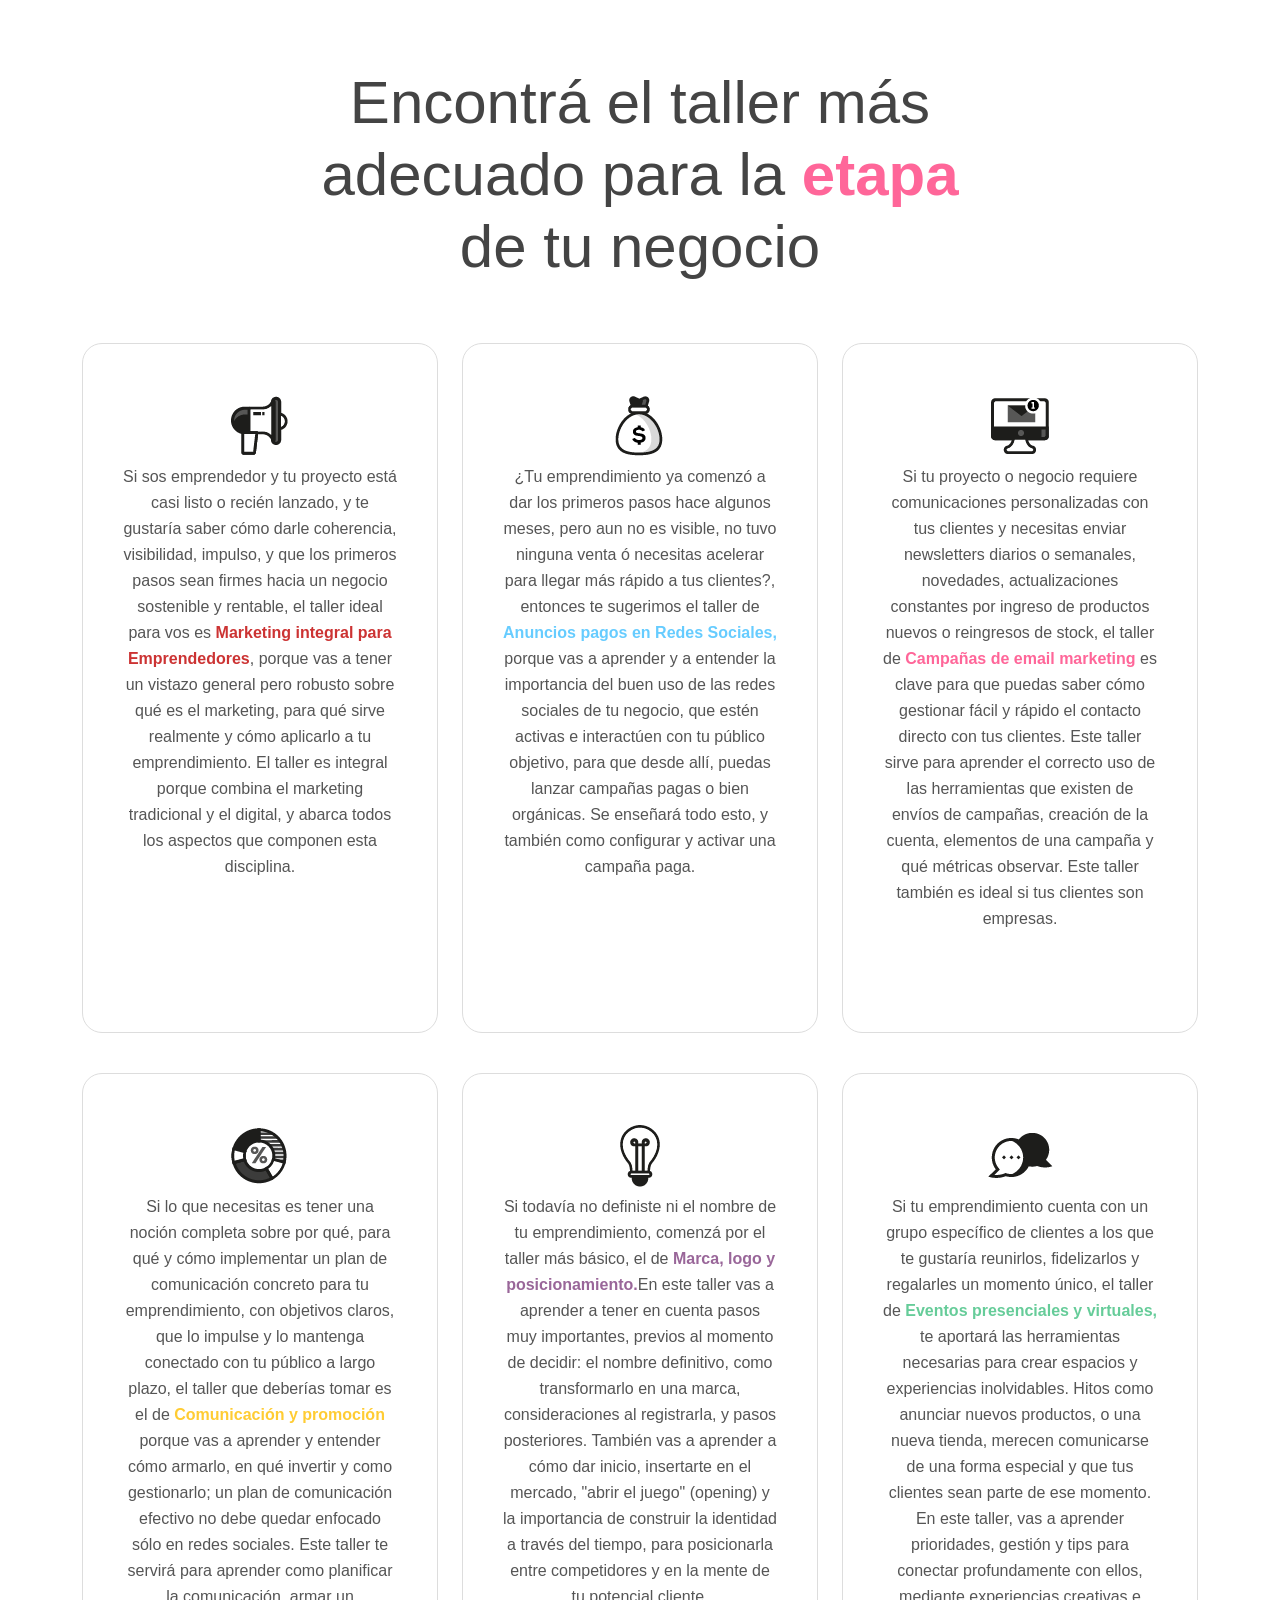
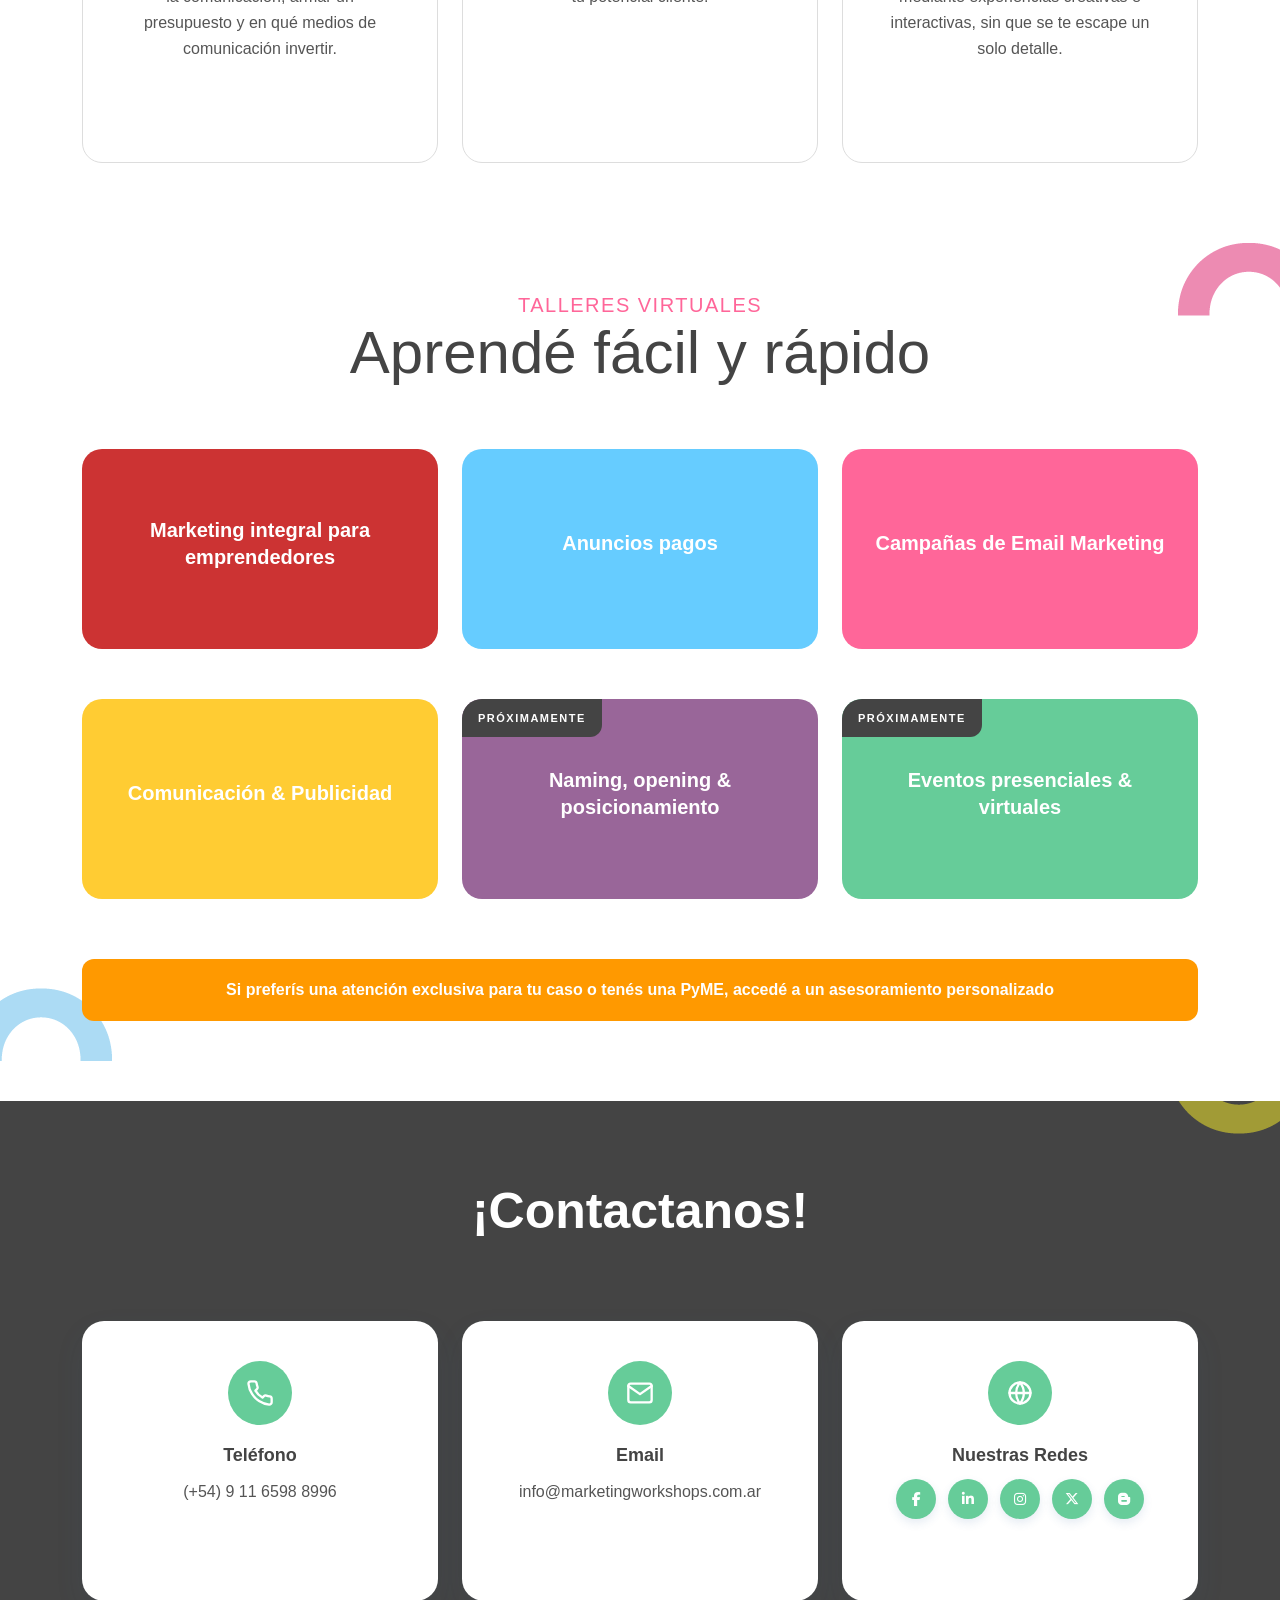
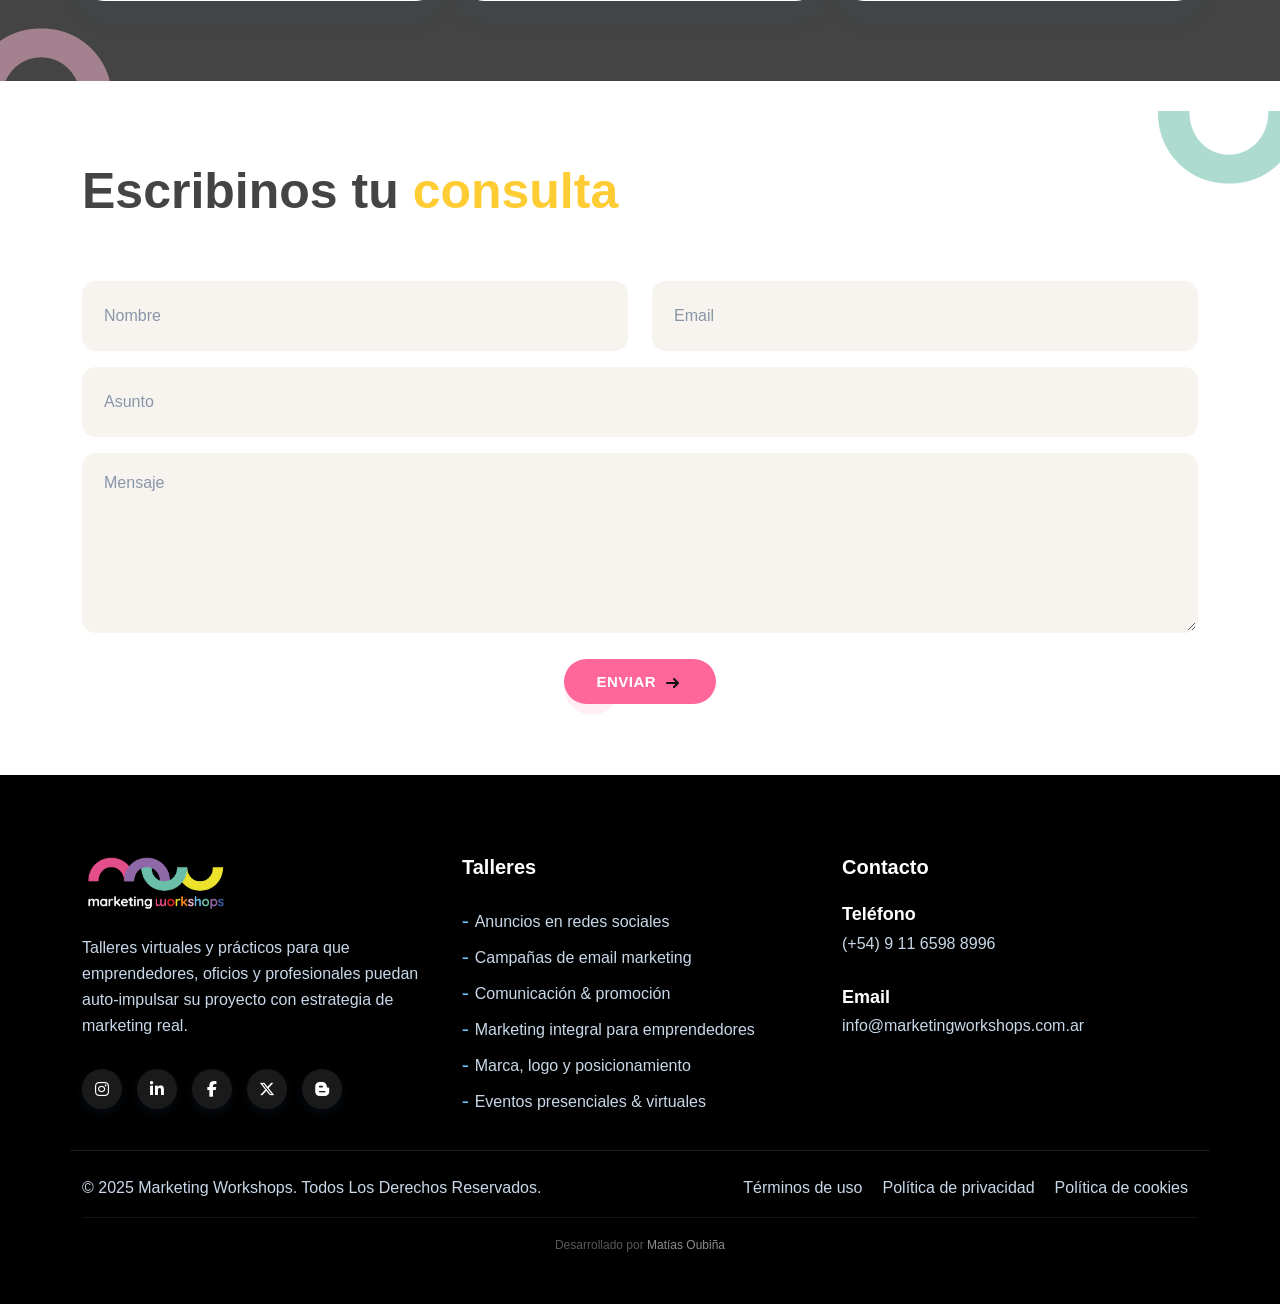
==== commit 43a1b5e4: "Ajustes varios 23.08.26" ====
--- a/index.html
+++ b/index.html
@@ -36,14 +36,14 @@
 				<span class="text-black">marketing</span>
 				<span class="text-word">
 					<span class="text-char" style="color: #ff6699;">w</span>
-					<span class="text-char" style="color: #ff4444;">o</span>
-					<span class="text-char" style="color: #ffdd00;">r</span>
-					<span class="text-char" style="color: #999999;">k</span>
-					<span class="text-char" style="color: #66cc99;">s</span>
-					<span class="text-char" style="color: #66cc99;">h</span>
-					<span class="text-char" style="color: #66ccff;">o</span>
+					<span class="text-char" style="color: #cc3333;">o</span>
+					<span class="text-char" style="color: #ffcc33;">r</span>
+					<span class="text-char" style="color: #ff9900;">k</span>
+					<span class="text-char" style="color: #ffcccc;">s</span>
+					<span class="text-char" style="color: #66ccff;">h</span>
+					<span class="text-char" style="color: #66cc99;">o</span>
 					<span class="text-char" style="color: #996699;">p</span>
-					<span class="text-char" style="color: #996699;">s</span>
+					<span class="text-char" style="color: #336699;">s</span>
 				</span>
 			</div>
 		</div>
@@ -75,10 +75,11 @@
 					<div class="col-lg-4 col-md-4 col-sm-6 col-xs-12">
 						<div class="top_social_profile">
 							<ul>
-								<li><a href="#" class="top_f_instagram" aria-label="Instagram"><i class="fa-brands fa-instagram"></i></a></li>
-								<li><a href="#" class="top_f_facebook" aria-label="Facebook"><i class="fa-brands fa-facebook-f"></i></a></li>
-								<li><a href="#" class="top_f_linkedin" aria-label="LinkedIn"><i class="fa-brands fa-linkedin-in"></i></a></li>
-								<li><a href="#" class="top_f_x" aria-label="X"><i class="fa-brands fa-x-twitter"></i></a></li>
+								<li><a href="https://www.instagram.com/marketing.workshops" target="_blank" rel="noopener noreferrer" class="top_f_instagram" aria-label="Instagram"><i class="fa-brands fa-instagram"></i></a></li>
+								<li><a href="https://www.facebook.com/marketingworkshops.ar" target="_blank" rel="noopener noreferrer" class="top_f_facebook" aria-label="Facebook"><i class="fa-brands fa-facebook-f"></i></a></li>
+								<li><a href="https://www.linkedin.com/company/marketing-workshops-ar/" target="_blank" rel="noopener noreferrer" class="top_f_linkedin" aria-label="LinkedIn"><i class="fa-brands fa-linkedin-in"></i></a></li>
+								<li><a href="https://x.com/mktworkshops" target="_blank" rel="noopener noreferrer" class="top_f_x" aria-label="X"><i class="fa-brands fa-x-twitter"></i></a></li>
+								<li><a href="https://marketingworkshops-ar.blogspot.com/" target="_blank" rel="noopener noreferrer" class="top_f_blog" aria-label="Blog"><i class="fa-brands fa-blogger-b"></i></a></li>
 							</ul>
 						</div>
 					</div><!--- END COL -->
@@ -101,39 +102,57 @@
 						<nav id="main-menu">
 							<ul>
 								<li><a href="#home">Inicio</a></li>
-								<li><a href="#about">Sobre nosotros</a></li>
+								<li><a href="#sobre-mi-bio">Sobre mí</a></li>
 								<li class="menu-item-has-children"><a href="#talleres">Talleres</a>
 									<ul>
-										<li><a href="#">Anuncios pagos</a></li>
-										<li><a href="#">Campañas de email marketing</a></li>
-										<li><a href="#">Comunicación &amp; publicidad</a></li>
-										<li><a href="#">Marketing integral para emprendedores</a></li>
+										<li><a href="#talleres">Anuncios pagos</a></li>
+										<li><a href="#talleres">Campañas de email marketing</a></li>
+										<li><a href="#talleres">Comunicación &amp; promoción</a></li>
+										<li><a href="#talleres">Eventos presenciales y virtuales</a></li>
+										<li><a href="#talleres">Marca, logo y posicionamiento</a></li>
+										<li><a href="#talleres">Marketing integral para emprendedores</a></li>
+										<li><a href="#taller-ideal">El taller ideal para tu proyecto</a></li>
 									</ul>
 								</li>
 								<li><a href="#">¿Para qué el marketing?</a></li>
+								<li class="menu-item-has-children"><a href="#asesoramiento">Asesoramiento personalizado</a>
+									<ul>
+										<li><a href="#asesoramiento-pymes">Pymes</a></li>
+										<li><a href="#asesoramiento-emprendedores">Emprendedores</a></li>
+									</ul>
+								</li>
 								<li><a href="#contact">Contacto</a></li>
 							</ul>
 						</nav>
 					</div><!--- END Col -->
 
-					<div class="col-30 d-none d-xl-block text-end align-self-center">
+					<!-- <div class="col-30 d-none d-xl-block text-end align-self-center">
 						<div class="call_to_action">
 							<a class="btn_two" href="#taller-ideal">¿Cuál es el taller ideal para tu proyecto? <i class="fa-solid fa-arrow-right"></i></a>
 						</div>
-					</div><!--- END Col -->
+					</div>- END Col -->
 
 					<ul class="mobile_menu">
 						<li><a href="#home">Inicio</a></li>
-						<li><a href="#about">Sobre nosotros</a></li>
+						<li><a href="#sobre-mi-bio">Sobre mí</a></li>
 						<li><a href="#talleres">Talleres</a>
 							<ul class="sub-menu">
-								<li><a href="#">Anuncios pagos</a></li>
-								<li><a href="#">Campañas de email marketing</a></li>
-								<li><a href="#">Comunicación &amp; publicidad</a></li>
-								<li><a href="#">Marketing integral para emprendedores</a></li>
+								<li><a href="#talleres">Anuncios pagos</a></li>
+								<li><a href="#talleres">Campañas de email marketing</a></li>
+								<li><a href="#talleres">Comunicación &amp; promoción</a></li>
+								<li><a href="#talleres">Marca, logo y posicionamiento</a></li>
+								<li><a href="#talleres">Eventos presenciales y virtuales</a></li>
+								<li><a href="#talleres">Marketing integral para emprendedores</a></li>
+								<li><a href="#taller-ideal">El taller ideal para tu proyecto</a></li>
 							</ul>
 						</li>
 						<li><a href="#">¿Para qué el marketing?</a></li>
+						<li><a href="#asesoramiento">Asesoramiento personalizado</a>
+							<ul class="sub-menu">
+								<li><a href="#asesoramiento-pymes">Pymes</a></li>
+								<li><a href="#asesoramiento-emprendedores">Emprendedores</a></li>
+							</ul>
+						</li>
 						<li><a href="#contact">Contacto</a></li>
 					</ul>
 				</div><!--- END ROW -->
@@ -165,18 +184,55 @@
 							<div class="home_ps">
 								<img src="assets/images/icon/user2.svg" alt="" />
 								<h2>6</h2>
-								<span>Es el número máximo de alumnos por clase</span>
+								<span>es el número máximo de alumnos por clase</span>
 							</div>
 							<div class="home_ps2">
 								<img src="assets/images/icon/file2.svg" alt="" />
 								<h2>2 horas</h2>
-								<span>Solamente para aprender pasos concretos y llevarlos a la práctica</span>
+								<span>solamente para aprender pasos concretos y llevarlos a la práctica</span>
 							</div>
 						</div>
 					</div><!-- END COL-->
 				</div><!--- END ROW -->
 			</div><!--- END CONTAINER -->
 		</section>
+
+		<div class="container" id="asesoramiento">
+			<div class="row">
+				<div id="asesoramiento-emprendedores" class="col-lg-6 col-sm-12 col-xs-12 wow fadeInUp" data-wow-duration="1s" data-wow-delay="0.2s" data-wow-offset="0" style="visibility: visible; animation-duration: 1s; animation-delay: 0.2s; animation-name: fadeInUp;">
+					<div class="single_ins2">
+						<div class="single_ins_content2">
+							<h4>Reuniones 1 a 1</h4>
+							<h2>Asesoramiento personalizado para emprendedores</h2>
+							<p>Un espacio exclusivo para analizar tu caso particular, resolver dudas puntuales y trazar un plan a tu medida. <b>Trabajemos paso a paso</b>
+ </p>
+							<a href="#" class="cta"><span>Quiero asesoría personalizada
+</span>
+							  <svg width="13px" height="10px" viewBox="0 0 13 10">
+								<path d="M1,5 L11,5"></path>
+								<polyline points="8 1 12 5 8 9"></polyline>
+							  </svg>
+							</a>
+						</div>
+					</div>
+				</div><!--- END COL -->
+				<div id="asesoramiento-pymes" class="col-lg-6 col-sm-12 col-xs-12 wow fadeInUp" data-wow-duration="1s" data-wow-delay="0.2s" data-wow-offset="0" style="visibility: visible; animation-duration: 1s; animation-delay: 0.2s; animation-name: fadeInUp;">
+					<div class="single_ins2 si_bg">
+						<div class="single_ins_content2">
+							<h4>Reuniones 1 a 1</h4>
+							<h2>Consultoría para PyMEs</h2>
+							<p>Soluciones de marketing a la medida de tu empresa, con una estrategia propuesta en función de tu estructura, objetivos de negocio y presupuesto. </p>
+							<a href="#" class="cta"><span>¡Coordinemos una videollamada!</span>
+							  <svg width="13px" height="10px" viewBox="0 0 13 10">
+								<path d="M1,5 L11,5"></path>
+								<polyline points="8 1 12 5 8 9"></polyline>
+							  </svg>
+							</a>
+						</div>
+					</div>
+				</div><!--- END COL -->
+			</div>
+		</div>
 		<!-- END HOME -->
 	</div>
 	<!-- END TOP HEADER CLASS -->
@@ -187,7 +243,7 @@
 			<div class="row">
 				<div class="col-lg-6 col-sm-12 col-xs-12 wow fadeInUp" data-wow-duration="1s" data-wow-delay="0.2s" data-wow-offset="0">
 					<div class="ab_img">
-						<div id="aboutCarousel" class="carousel slide" data-bs-ride="carousel" data-bs-interval="1500">
+						<div id="aboutCarousel" class="carousel slide" data-bs-ride="carousel" data-bs-interval="4000">
 													<div class="carousel-inner">
 							<div class="carousel-item active">
 								<img src="assets/images/all-img/img emprendedores look and feel-01.png" class="img-fluid" alt="Emprendedora 1">
@@ -258,13 +314,33 @@
 	</section>
 	<!-- END ABOUT US HOME ONE -->
 
+	<!-- START SOBRE MÍ -->
+	<section id="sobre-mi-bio" class="section-padding">
+		<div class="container">
+			<div class="row justify-content-center">
+				<div class="col-lg-10 col-xs-12 wow fadeInUp" data-wow-duration="1s" data-wow-delay="0.1s" data-wow-offset="0">
+					<div class="bio-card">
+						<h4 class="bio-card-eyebrow">Sobre mí</h4>
+						<p>Soy <strong>Licenciada en Publicidad</strong> (UADE) con más de 20 años de trayectoria cruzando los mundos de la estrategia, el diseño integral y el marketing corporativo. Mi carrera nació desde las bases: allá por el 2005, me formé en Dirección de Arte (La Escuelita), Diseño Gráfico (Escuela Da Vinci) y tomé clases en Gestión de Newsletters, lo que me permitió dar mis primeros pasos combinando la creatividad visual con la estrategia de marcas.</p>
+						<p>A lo largo de mi camino, trabajé en agencias boutique y de primera línea como Bridger Conway y Marlon. Tuve el desafío de coordinar equipos de diseño y liderar cuentas globales y nacionales, (como Procter &amp; Gamble para sus marcas Iams y Eukanuba, laboratorios Excelentia, Banco Macro y desarrollos de Real Estate y hotelería de lujo para México y la Patagonia Argentina), especializándome en naming, desarrollo de identidad, campañas creativas y packaging.</p>
+						<p>Con la evolución digital, quise aprender cada herramienta clave: desde Growth Marketing y SEO hasta pauta avanzada en Google y Meta. Desde hace casi una década, me desempeño como Gerente de Marketing en un distribuidor líder de valor agregado en tecnología, habiendo gestionado estrategias locales de gigantes globales como Huawei, Dell, Epson, entre otras marcas de tecnología.</p>
+						<p>¿Y por qué enseño a emprendedores?</p>
+						<p>Porque toda esa estructura, rigurosidad corporativa y herramientas que usan las grandes marcas pueden —y en verdad deben— poder simplificarse para que un negocio independiente <strong>crezca</strong>. El objetivo de cada taller es bajar la teoría a la realidad, mediante distintas herramientas estratégicas que todo emprendedor necesita poner en práctica en su proyecto.</p>
+						<p>Animate a aprender a pensar, diseñar y medir el <strong><em>marketing de tu emprendimiento</em></strong> como lo hacen los grandes, pero a la escala de tu proyecto.</p>
+					</div>
+				</div><!--- END COL -->
+			</div><!--- END ROW -->
+		</div><!--- END CONTAINER -->
+	</section>
+	<!-- END SOBRE MÍ -->
+
 	<!-- START TALLER IDEAL-->
 	<section id="taller-ideal" class="marketing_content_area section-padding">
 	   <div class="container">
 			<div class="section-title">
 				<!-- <h4><strong style="color:#ff6699;">¿Cuál es el taller ideal para tu proyecto?</strong></h4> -->
 				<h1>Encontrá el taller más adecuado para la <strong style="color:#ff6699;">etapa</strong> de tu negocio</h1>
-			</div>		
+			</div>
 			<div class="row">									
 				<div class="col-lg-4 col-sm-6 col-xs-12 wow fadeInUp" data-wow-duration="1s" data-wow-delay="0.1s" data-wow-offset="0">
 					<div class="single_feature_one">
@@ -272,7 +348,7 @@
 							<img src="assets/images/all-img/iconos eleccion de talleres-06.png" alt="Ícono 1">
 							<h2><a href="about.html">Learn More <br />Anywhere</a></h2>
 						</div>
-						<p>Si sos emprendedor, y tu proyecto está casi listo, o recién lanzado y te gustaría saber un poco más sobre cómo darle coherencia, visibilidad, impulso, y que los primeros pasos sean firmes hacia un negocio sostenible y rentable en el tiempo, entonces el taller ideal para vos es <strong style="color:#cc3333;">Marketing integral para Emprendedores.</strong><br><br>¿Por qué? porque en este taller vas a tener un vistazo general pero robusto, sobre qué es el marketing, para qué sirve realmente, y cómo aplicarlo a tu emprendimiento. El taller es integral porque combina el marketing tradicional y el digital, y abarca todos los aspectos que componen esta disciplina.</p>
+						<p>Si sos emprendedor y tu proyecto está casi listo o recién lanzado, y te gustaría saber cómo darle coherencia, visibilidad, impulso, y que los primeros pasos sean firmes hacia un negocio sostenible y rentable, el taller ideal para vos es <strong style="color:#cc3333;">Marketing integral para Emprendedores</strong>, porque vas a tener un vistazo general pero robusto sobre qué es el marketing, para qué sirve realmente y cómo aplicarlo a tu emprendimiento. El taller es integral porque combina el marketing tradicional y el digital, y abarca todos los aspectos que componen esta disciplina.</p>
 					</div>					
 				</div><!-- END COL -->								
 				<div class="col-lg-4 col-sm-6 col-xs-12 wow fadeInUp" data-wow-duration="1s" data-wow-delay="0.2s" data-wow-offset="0">
@@ -290,7 +366,7 @@
 							<img src="assets/images/all-img/iconos eleccion de talleres-02.png" alt="Ícono 3">
 							<h2><a href="about.html">Team <br />Management</a></h2>
 						</div>	
-						<p>Si tu proyecto o negocio requiere comunicaciones personalizadas con tus clientes, más allá de las redes sociales, mediante newsletters diarios o semanales, actualizaciones constantes por ingreso de productos nuevos o reingreso de stock, entonces el taller de <strong style="color:#ff6699;">Campañas de email marketing</strong> es clave para que puedas saber cómo gestionar fácil y rápido el contacto directo con tus clientes. Este taller sirve para aprender el correcto uso de las herramientas que existen de envíos de campañas, también es muy importante para un negocio B2B, es decir, si tus clientes o consumidores son EMPRESAS.</p>
+						<p>Si tu proyecto o negocio requiere comunicaciones personalizadas con tus clientes y necesitas enviar newsletters diarios o semanales, novedades, actualizaciones constantes por ingreso de productos nuevos o reingresos de stock, el taller de <strong style="color:#ff6699;">Campañas de email marketing</strong> es clave para que puedas saber cómo gestionar fácil y rápido el contacto directo con tus clientes. Este taller sirve para aprender el correcto uso de las herramientas que existen de envíos de campañas, creación de la cuenta, elementos de una campaña y qué métricas observar. Este taller también es ideal si tus clientes son empresas.</p>
 					</div>					
 				</div><!-- END COL -->								
 				<div class="col-lg-4 col-sm-6 col-xs-12 wow fadeInUp" data-wow-duration="1s" data-wow-delay="0.4s" data-wow-offset="0">
@@ -299,7 +375,7 @@
 							<img src="assets/images/all-img/iconos eleccion de talleres-01.png" alt="Ícono 4">
 							<h2><a href="about.html">Course <br />Planing</a></h2>
 						</div>	
-						<p>Si buscás una noción completa sobre cómo, por qué y para qué tu emprendimiento debe tener un plan de comunicación concreto, con objetivos claros, que lo impulse y lo mantenga conectado con tu público, y entender cómo y dónde invertir en comunicación, un poco más allá de las redes sociales, el taller que deberías tomar es el de <strong style="color:#ffcc33;">Comunicación y publicidad.</strong><br><br>En este taller vas a tener un vistazo general de como planificar la comunicación, armar un presupuesto y en qué medios invertir… ¡no todo es digital!</p>
+						<p>Si lo que necesitas es tener una noción completa sobre por qué, para qué y cómo implementar un plan de comunicación concreto para tu emprendimiento, con objetivos claros, que lo impulse y lo mantenga conectado con tu público a largo plazo, el taller que deberías tomar es el de  <strong style="color:#ffcc33;">Comunicación y promoción</strong> porque vas a aprender y entender cómo armarlo, en qué invertir y como gestionarlo; un plan de comunicación efectivo no debe quedar enfocado sólo en redes sociales. Este taller te servirá para aprender como planificar la comunicación, armar un presupuesto y en qué medios de comunicación invertir.</p>
 					</div>					
 				</div><!-- END COL -->								
 				<div class="col-lg-4 col-sm-6 col-xs-12 wow fadeInUp" data-wow-duration="1s" data-wow-delay="0.5s" data-wow-offset="0">
@@ -308,7 +384,7 @@
 							<img src="assets/images/all-img/iconos eleccion de talleres-05.png" alt="Ícono 5">
 							<h2><a href="about.html">Teacher <br />Monitoring</a></h2>
 						</div>		
-						<p>Si todavía no definiste ni el nombre, pero las ideas están en tu cabeza, compu o papeles, te sugerimos comenzar por el taller más básico, el de <strong style="color:#996699;">Naming, opening y posicionamiento de marca.</strong><br><br>En este taller vas a aprender a tener en cuenta pasos muy importantes, previos al momento de decidir: el nombre definitivo, como transformarlo en una marca, elementos, aspectos legales, y otros detalles previos a la creación del logo, consideraciones al registrarla, y pasos posteriores. También vas a aprender a cómo dar inicio, insertarte en el mercado, "abrir el juego" (opening) y la importancia de construir la identidad a través del tiempo, para posicionarla entre competidores y en la mente de tu potencial cliente.</p>
+						<p>Si todavía no definiste ni el nombre de tu emprendimiento, comenzá por el taller más básico, el de <strong style="color:#996699;">Marca, logo y posicionamiento.</strong>En este taller vas a aprender a tener en cuenta pasos muy importantes, previos al momento de decidir: el nombre definitivo, como transformarlo en una marca, consideraciones al registrarla, y pasos posteriores. También vas a aprender a cómo dar inicio, insertarte en el mercado, "abrir el juego" (opening) y la importancia de construir la identidad a través del tiempo, para posicionarla entre competidores y en la mente de tu potencial cliente.</p>
 					</div>					
 				</div><!-- END COL -->								
 				<div class="col-lg-4 col-sm-6 col-xs-12 wow fadeInUp" data-wow-duration="1s" data-wow-delay="0.6s" data-wow-offset="0">
@@ -317,7 +393,7 @@
 							<img src="assets/images/all-img/iconos eleccion de talleres-03.png" alt="Ícono 6">
 							<h2><a href="about.html">24/7 Strong <br />Support</a></h2>
 						</div>		
-						<p>Por último, si tu marca o negocio viene creciendo de acuerdo a lo esperado, y cuenta con un grupo específico de clientes a los que te gustaría reunir, impactarlos con alguna novedad ó fidelizarlos y regalarles un momento único, el taller de <strong style="color:#66cc99;">Eventos presenciales y virtuales,</strong> te dará las herramientas necesarias para diseñar espacios y experiencias inolvidables. Hitos como anunciar nuevos productos, nuevos servicios, nueva web, o la apertura de una nueva tienda, merecen poder contarse en primera persona y que tus principales clientes sean parte de ese momento. Este taller te aportará cierta calma, porque vas a aprender a tener bien claro prioridades y otros tips para conectar profundamente con ellos, mediante experiencias creativas e interactivas, sin que se te escape un solo detalle.</p>
+						<p>Si tu emprendimiento cuenta con un grupo específico de clientes a los que te gustaría reunirlos, fidelizarlos y regalarles un momento único, el taller de <strong style="color:#66cc99;">Eventos presenciales y virtuales,</strong> te aportará las herramientas necesarias para crear espacios y experiencias inolvidables. Hitos como anunciar nuevos productos, o una nueva tienda, merecen comunicarse de una forma especial y que tus clientes sean parte de ese momento. En este taller, vas a aprender prioridades, gestión y tips para conectar profundamente con ellos, mediante experiencias creativas e interactivas, sin que se te escape un solo detalle.</p>
 					</div>					
 				</div><!-- END COL -->																
 			</div><!-- END ROW -->
@@ -366,6 +442,13 @@
 						<div class="coming-soon-badge">PRÓXIMAMENTE</div>
 					</div>
 				</div><!-- END COL -->
+			</div><!-- END ROW -->
+			<div class="row">
+				<div class="col-12">
+					<div class="pyme-banner">
+						<p>Si preferís una atención exclusiva para tu caso o tenés una PyME, accedé a un asesoramiento personalizado</p>
+					</div>
+				</div>
 			</div><!-- END ROW -->
 		</div><!-- END CONTAINER -->
 	</section>
@@ -409,16 +492,18 @@
 						</span>
 						<h4>Nuestras redes</h4>
 						<div class="social-icons">
-							<a href="#" target="_blank" class="social-icon-link" aria-label="Facebook">
+							<a href="https://www.facebook.com/marketingworkshops.ar" target="_blank" rel="noopener noreferrer" class="social-icon-link" aria-label="Facebook">
 								<i class="fa-brands fa-facebook-f"></i>
 							</a>
-							<a href="#" target="_blank" class="social-icon-link" aria-label="LinkedIn">
+							<a href="https://www.linkedin.com/company/marketing-workshops-ar/" target="_blank" rel="noopener noreferrer" class="social-icon-link" aria-label="LinkedIn">
 								<i class="fa-brands fa-linkedin-in"></i>
 							</a>
-							<a href="#" target="_blank" class="social-icon-link" aria-label="Instagram">
+							<a href="https://www.instagram.com/marketing.workshops" target="_blank" rel="noopener noreferrer" class="social-icon-link" aria-label="Instagram">
 								<i class="fa-brands fa-instagram"></i>
 							</a>
-						<a href="#" target="_blank" class="social-icon-link" aria-label="X"><i class="fa-brands fa-x-twitter"></i></a></div>
+							<a href="https://x.com/mktworkshops" target="_blank" rel="noopener noreferrer" class="social-icon-link" aria-label="X"><i class="fa-brands fa-x-twitter"></i></a>
+							<a href="https://marketingworkshops-ar.blogspot.com/" target="_blank" rel="noopener noreferrer" class="social-icon-link" aria-label="Blog"><i class="fa-brands fa-blogger-b"></i></a>
+						</div>
 					</div>
 				</div><!-- END COL -->
 			</div><!--- END ROW -->
@@ -472,15 +557,16 @@
 			<div class="row">
 				<div class="col-lg-4 col-sm-6 col-xs-12">
 					<div class="single_footer">
-						<a href="index.html"><img src="assets/images/all-img/LOGO MW-01.png" alt="Marketing Workshops"></a>
+						<a href="index.html"><img src="assets/images/all-img/logo_footer.png" alt="Marketing Workshops"></a>
 						<p>Talleres virtuales y prácticos para que emprendedores, oficios y profesionales puedan auto-impulsar su proyecto con estrategia de marketing real.</p>
 					</div>
 					<div class="foot_social">
 						<ul>
-							<li><a href="#" aria-label="Instagram"><i class="fa-brands fa-instagram"></i></a></li>
-							<li><a href="#" aria-label="LinkedIn"><i class="fa-brands fa-linkedin-in"></i></a></li>
-							<li><a href="#" aria-label="Facebook"><i class="fa-brands fa-facebook-f"></i></a></li>
-							<li><a href="#" aria-label="X / Twitter"><i class="fa-brands fa-x-twitter"></i></a></li>
+							<li><a href="https://www.instagram.com/marketing.workshops" target="_blank" rel="noopener noreferrer" aria-label="Instagram"><i class="fa-brands fa-instagram"></i></a></li>
+							<li><a href="https://www.linkedin.com/company/marketing-workshops-ar/" target="_blank" rel="noopener noreferrer" aria-label="LinkedIn"><i class="fa-brands fa-linkedin-in"></i></a></li>
+							<li><a href="https://www.facebook.com/marketingworkshops.ar" target="_blank" rel="noopener noreferrer" aria-label="Facebook"><i class="fa-brands fa-facebook-f"></i></a></li>
+							<li><a href="https://x.com/mktworkshops" target="_blank" rel="noopener noreferrer" aria-label="X / Twitter"><i class="fa-brands fa-x-twitter"></i></a></li>
+							<li><a href="https://marketingworkshops-ar.blogspot.com/" target="_blank" rel="noopener noreferrer" aria-label="Blog"><i class="fa-brands fa-blogger-b"></i></a></li>
 						</ul>
 					</div>
 				</div><!--- END COL -->
@@ -488,11 +574,11 @@
 					<div class="single_footer">
 						<h4>Talleres</h4>
 						<ul>
-							<li><a href="#">Anuncios pagos</a></li>
+							<li><a href="#">Anuncios en redes sociales</a></li>
 							<li><a href="#">Campañas de email marketing</a></li>
-							<li><a href="#">Comunicación &amp; publicidad</a></li>
+							<li><a href="#">Comunicación &amp; promoción</a></li>
 							<li><a href="#">Marketing integral para emprendedores</a></li>
-							<li><a href="#">Naming, opening &amp; posicionamiento</a></li>
+							<li><a href="#">Marca, logo y posicionamiento</a></li>
 							<li><a href="#">Eventos presenciales &amp; virtuales</a></li>
 						</ul>
 					</div>
--- a/assets/css/style.css
+++ b/assets/css/style.css
@@ -462,13 +462,13 @@
 * ----------------------------------------------------------------------------------------
 */
 .col-20{
-	width: 15%;
+	width: 13%;
 }
 .col-60{
-	width: 55%;
+	width: 64%;
 }
 .col-30{
-	width: 30%;
+	width: 23%;
 }
 .site-logo{
 	width: 150px;
@@ -519,12 +519,17 @@
 
 #main-menu ul li {
 	display: inline-block;
-	padding: 0 9px;
+	padding: 0 6px;
 	position: relative;
 	line-height: 60px;
 }
 @media only screen and (max-width:1140px){
-#main-menu ul li {padding: 0 9px;}
+#main-menu ul li {padding: 0 5px;}
+}
+#main-menu > ul {
+	display: flex;
+	flex-wrap: nowrap;
+	white-space: nowrap;
 }
 #main-menu ul li a {
 	position: relative;
@@ -550,11 +555,11 @@
 --------------------------------*/
 
 #navigation #main-menu ul li ul ,
-#navigation #main-menu ul li ul li ul {	
+#navigation #main-menu ul li ul li ul {
 	background: #fff;
 	-webkit-box-shadow: 0 0 10px 3px rgba(0,0,0,.05);
 	box-shadow: 0 0 10px 3px rgba(0,0,0,.05);
-	left: -55px;
+	left: 0;
 	list-style: outside none none;
 	margin:  0;
 	opacity: 0;
@@ -567,14 +572,15 @@
 	-o-transition: all 0.5s ease 0s;
 	transition: all 0.5s ease 0s;
 	visibility: hidden;
-	width: 210px;
+	width: 270px;
 	z-index: 999;
-	border-radius: 0px;
+	border-radius: 8px;
+	overflow: hidden;
 	border-top: 2px solid #ff6699;
 }
 #navigation #main-menu .menu-item-has-children {
 	position: relative;
-	margin-right: 20px;
+	margin-right: 12px;
 }
 #navigation #main-menu .menu-item-has-children::after {
 	position: absolute;
@@ -595,7 +601,7 @@
 #navigation #main-menu ul li ul li ul{
 	top: 0;
 	right: auto;
-	left: 205px;
+	left: 265px;
 }
 #navigation.navbar-fixed #main-menu ul li li a{
 	color: #444444;
@@ -611,15 +617,19 @@
 
 #navigation #main-menu ul li ul li a {
 	display: block;
-	font-size: 16px;
-	line-height: 30px;
+	font-size: 15px;
+	line-height: 1.4;
 	font-weight: 600;
-	padding: 10px 30px;
-	position: relative;	
+	padding: 12px 20px;
+	position: relative;
 	transition: all 0.3s ease 0s !important;
 	visibility: inherit !important;
 	opacity: inherit !important;
 	border-bottom: 1px solid #e8e5e5;
+	white-space: normal;
+}
+#navigation #main-menu ul li ul li:last-child a {
+	border-bottom: none;
 }
 
 #navigation #main-menu ul li ul li a:hover{
@@ -5283,11 +5293,13 @@
 .top_f_instagram { background: rgba(255, 255, 255, 0.3) !important; }
 .top_f_linkedin  { background: rgba(255, 255, 255, 0.3) !important; }
 .top_f_x        { background: rgba(255, 255, 255, 0.3) !important; }
+.top_f_blog     { background: rgba(255, 255, 255, 0.3) !important; }
 .top_f_facebook:hover  { background: rgba(255, 255, 255, 0.5) !important; }
 .top_f_twitter:hover   { background: rgba(255, 255, 255, 0.5) !important; }
 .top_f_instagram:hover { background: rgba(255, 255, 255, 0.5) !important; }
 .top_f_linkedin:hover  { background: rgba(255, 255, 255, 0.5) !important; }
 .top_f_x:hover  { background: rgba(255, 255, 255, 0.5) !important; }
+.top_f_blog:hover  { background: rgba(255, 255, 255, 0.5) !important; }
 .top_social_profile ul li a i,
 .foot_social ul li a i { font-size: 16px; }
 
@@ -5365,6 +5377,8 @@
 .site-navigation {
   background: #fff;
   box-shadow: 0 4px 16px rgba(51,102,153,.06);
+  position: relative;
+  z-index: 500;
 }
 #main-menu ul li a { color: var(--mw-navy); font-weight: 700; }
 #main-menu ul li a:hover { color: var(--mw-pink); }
@@ -5376,7 +5390,8 @@
 #main-menu > ul > li:nth-child(2) > a { color: #9169A9; }
 #main-menu > ul > li:nth-child(3) > a { color: #6CC0A9; }
 #main-menu > ul > li:nth-child(4) > a { color: #68BFEC; }
-#main-menu > ul > li:nth-child(5) > a { color: #3F5BA4; }
+#main-menu > ul > li:nth-child(5) > a { color: #ff9900; }
+#main-menu > ul > li:nth-child(6) > a { color: #3F5BA4; }
 
 /* ---- About section ------------------------------------------------------- */
 .ab_one {
@@ -5588,6 +5603,7 @@
 .single_address .social-icon-link:nth-child(2) { background: #66cc99; }
 .single_address .social-icon-link:nth-child(3) { background: #66cc99; }
 .single_address .social-icon-link:nth-child(4) { background: #66cc99; }
+.single_address .social-icon-link:nth-child(5) { background: #66cc99; }
 .single_address .social-icon-link i {
   font-size: 14px;
   margin: 0;
@@ -5635,7 +5651,7 @@
 
 /* ---- Footer -------------------------------------------------------------- */
 .footer {
-  background: #444444;
+  background: #000000;
   color: #d6e4f1;
   padding-top: 80px;
 }
@@ -5644,7 +5660,7 @@
 .footer .single_footer p { color: #c8d8e9; }
 .footer .single_footer ul li a { color: #c8d8e9; }
 .footer .single_footer ul li a:hover { color: var(--mw-yellow); }
-.footer .single_footer ul li a:before { color: var(--mw-pink); }
+.footer .single_footer ul li a:before { color: var(--mw-sky); }
 .footer .sf_contact span { color: var(--mw-yellow); }
 .footer .foot_social ul li a {
   background: rgba(255,255,255,.1) !important;
@@ -5713,3 +5729,162 @@
   flex: 1;
 }
 .footer .single_footer ul li a { text-transform: none; }
+
+/* ============================================================
+   MOBILE RESPONSIVE OVERRIDES (max-width: 767px)
+   ============================================================ */
+@media (max-width: 767px) {
+
+  /* --- Barra superior: ocultar en mobile --- */
+  .logo-contact { display: none; }
+
+  /* --- Hero --- */
+  .home_bg { padding: 40px 0 20px; }
+  .home_content h1 { font-size: 26px; line-height: 1.35; text-align: center; }
+  .home_content p { font-size: 15px; text-align: center; }
+  .home_btn { text-align: center; margin-top: 20px; }
+  .home_me_img { margin-top: 30px; text-align: center; }
+  .home_ps, .home_ps2 { display: none; }
+
+  /* --- About (Sobre nosotros) --- */
+  .ab_one { padding: 40px 0; }
+  .ab_img { margin-bottom: 30px; }
+  .ab_content h2 { font-size: 24px; text-align: center; }
+  .ab_content p { text-align: center; }
+  .abmv { margin-bottom: 16px; }
+
+  /* --- Taller ideal: cards en columna --- */
+  #taller-ideal { padding: 40px 0; }
+  #taller-ideal .row { flex-direction: column; row-gap: 20px; }
+  #taller-ideal .col-lg-4 { width: 100%; flex: 0 0 100%; max-width: 100%; }
+  #taller-ideal .section-title h1 { font-size: 22px; }
+
+  /* --- Talleres (cards de colores) --- */
+  .topic_content_p2 { padding: 40px 0; }
+  .single_tca { margin-bottom: 20px; padding: 30px 20px; }
+  .single_tca h2 a { font-size: 18px; }
+  .coming-soon-badge { font-size: 10px; padding: 5px 12px; }
+
+  /* --- Sección contacto --- */
+  .address_area { padding: 40px 0; }
+  .single_address { margin-bottom: 20px; padding: 30px 16px; }
+  .title-contact { font-size: 28px !important; }
+
+  /* --- Formulario de contacto --- */
+  .contact_area { padding: 40px 0; }
+
+  /* --- Footer --- */
+  .footer { padding: 40px 0 20px; }
+  .single_footer { margin-bottom: 30px; text-align: center; }
+  .single_footer ul { text-align: left; display: inline-block; }
+  .foot_social { margin-top: 20px; text-align: center; }
+  .foot_social ul { justify-content: center; }
+  .footer_copyright p { text-align: center; font-size: 13px; }
+  .footer_menu { float: none; text-align: center; margin-top: 10px; }
+
+  /* --- Botón CTA navbar: ocultar en mobile (ya hay hamburger) --- */
+  .call_to_action { display: none; }
+
+  /* --- Texto general --- */
+  .section-title h1 { font-size: 24px; }
+  .section-title h4 { font-size: 13px; }
+  .section-padding { padding: 40px 0; }
+
+  /* --- Overflow horizontal --- */
+  body { overflow-x: hidden; }
+  .container { padding-left: 20px; padding-right: 20px; }
+}
+/* --- Mobile fine-tuning --- */
+@media (max-width: 767px) {
+
+  /* Copyright sin corte */
+  .footer_copyright p { font-size: 12px; }
+  .footer_menu ul { flex-wrap: wrap; justify-content: center; gap: 8px; }
+
+  /* Cards contactanos: quitar min-height extra */
+  .single_address { min-height: auto; }
+
+  /* Taller ideal: texto alineado izquierda en mobile */
+  #taller-ideal .single_feature_one { text-align: left; }
+  #taller-ideal .sf_top { display: flex; flex-direction: column; align-items: center; gap: 12px; margin-bottom: 16px; }
+  #taller-ideal .sf_top img { width: 48px; height: 48px; margin-bottom: 0; flex-shrink: 0; }
+  #taller-ideal .single_feature_one p { margin-bottom: 0; font-size: 14px; }
+
+  /* Sección taller-ideal: título centrado */
+  #taller-ideal .section-title { text-align: center; }
+
+  /* Imagen hero: ancho completo */
+  .home_me_img img { max-width: 100%; height: auto; }
+
+  /* Carrusel sobre nosotros: no recortar */
+  .ab_img .carousel-item img { border-radius: 16px; }
+}
+@media (max-width: 767px) {
+  /* Footer bottom links: columna centrada */
+  .fc .col-lg-6 { text-align: center !important; }
+  .footer_menu { float: none !important; display: block; text-align: center; margin-top: 10px; }
+  .footer_menu ul { display: flex; flex-wrap: wrap; justify-content: center; gap: 6px 16px; padding: 0; list-style: none; }
+  .footer_copyright p { font-size: 12px; }
+}
+/* ---- PyME banner (Talleres section) --------------------------------------- */
+.pyme-banner {
+  background: #ff9900;
+  border-radius: 12px;
+  padding: 18px 28px;
+  margin-top: 30px;
+  text-align: center;
+}
+.pyme-banner p {
+  color: #fff;
+  font-weight: 700;
+  font-size: 16px;
+  margin: 0;
+}
+@media (max-width: 767px) {
+  .pyme-banner { padding: 16px 20px; margin-top: 20px; }
+  .pyme-banner p { font-size: 14px; }
+}
+
+/* ---- Main menu: evitar que 6 items se corten a dos líneas ---- */
+@media only screen and (min-width: 992px) and (max-width: 1300px) {
+  #main-menu ul li a { font-size: 14px; }
+  #main-menu ul li { padding: 0 4px; }
+  #navigation #main-menu .menu-item-has-children { margin-right: 8px; }
+}
+
+/* ---- Asesoramiento / PyMEs cards: mismo alto ---- */
+.single_ins2 {
+  display: flex;
+  align-items: center;
+  height: 100%;
+}
+.single_ins_content2 {
+  width: 100%;
+}
+
+/* ---- Sobre mí (bio card) --------------------------------------------------- */
+.bio-card {
+  background: #fff;
+  border-radius: 20px;
+  box-shadow: 0 8px 30px rgba(51,102,153,.10);
+  padding: 50px 60px;
+}
+.bio-card-eyebrow {
+  color: var(--mw-pink);
+  text-transform: uppercase;
+  letter-spacing: 1.5px;
+  font-size: 14px;
+  font-weight: 700;
+  margin-bottom: 18px;
+}
+.bio-card p {
+  color: #555;
+  line-height: 1.8;
+  margin-bottom: 18px;
+}
+.bio-card p:last-child {
+  margin-bottom: 0;
+}
+@media (max-width: 767px) {
+  .bio-card { padding: 30px 24px; }
+}
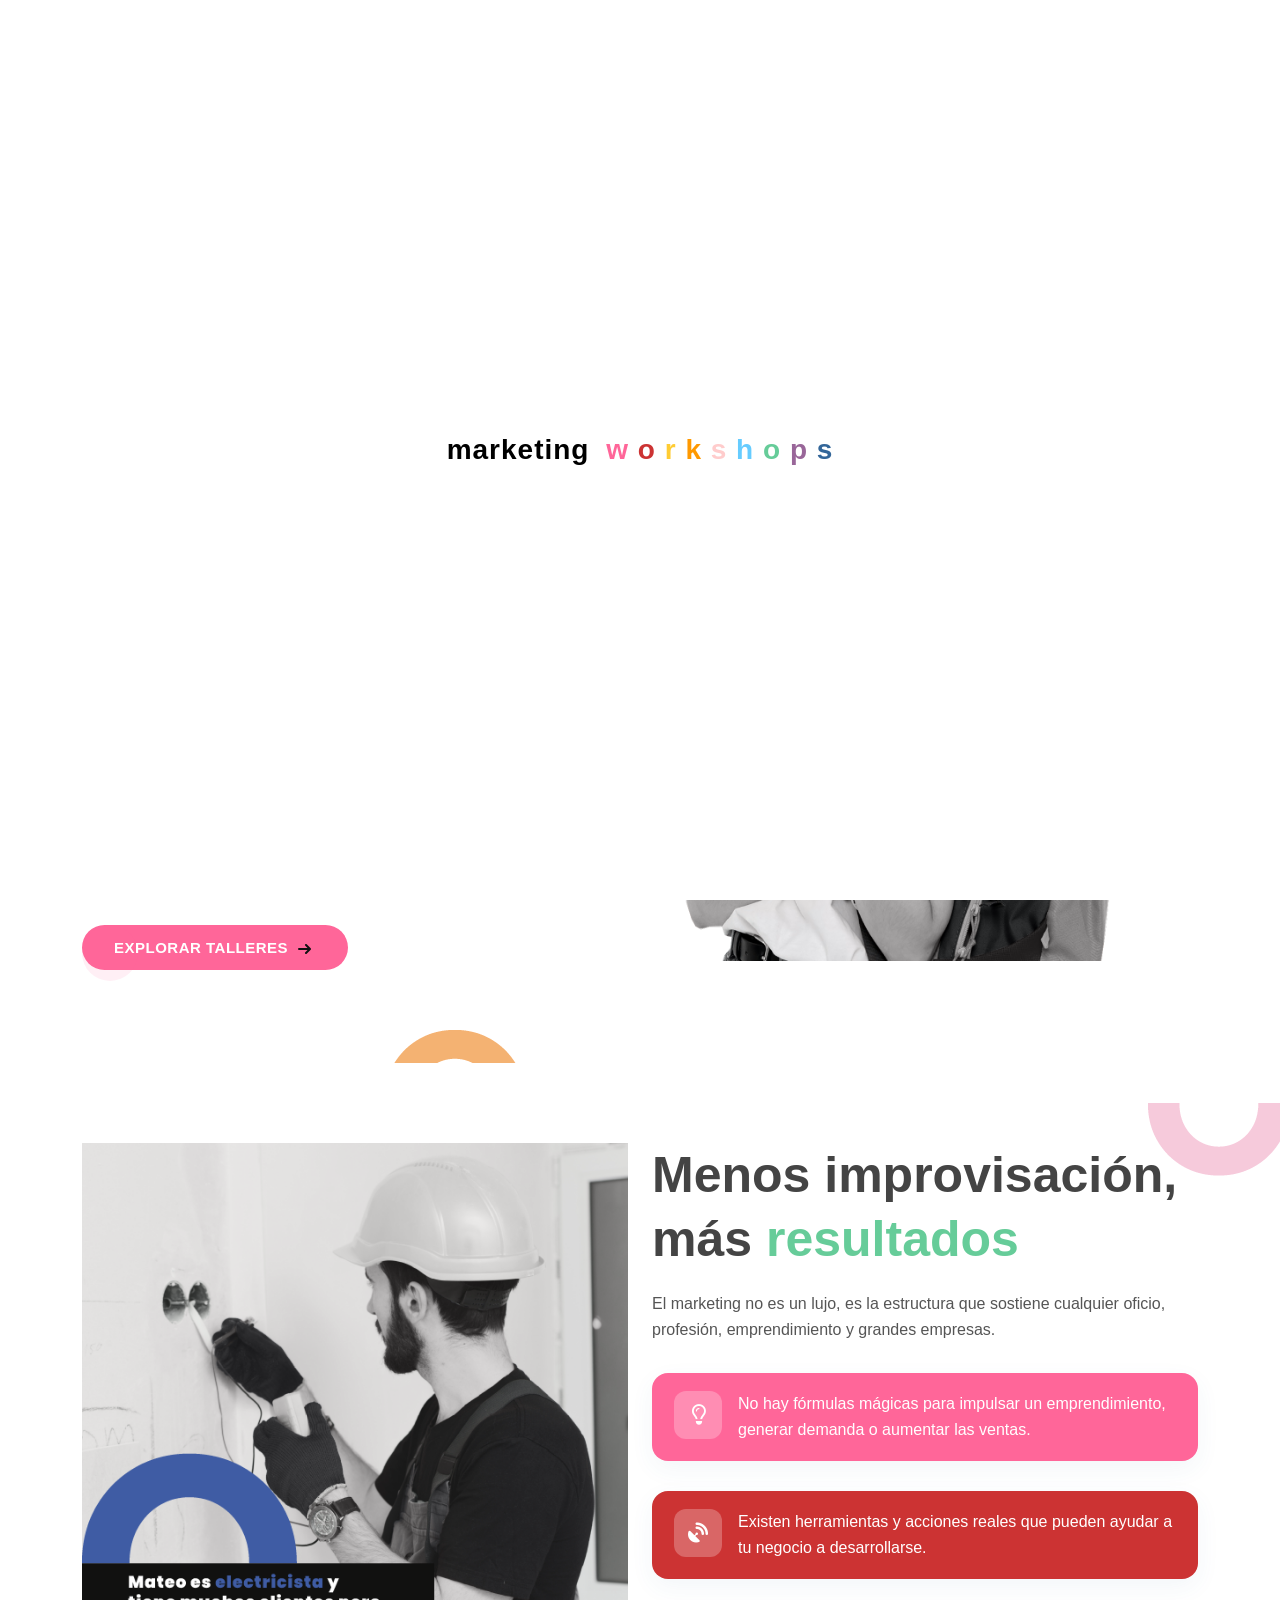
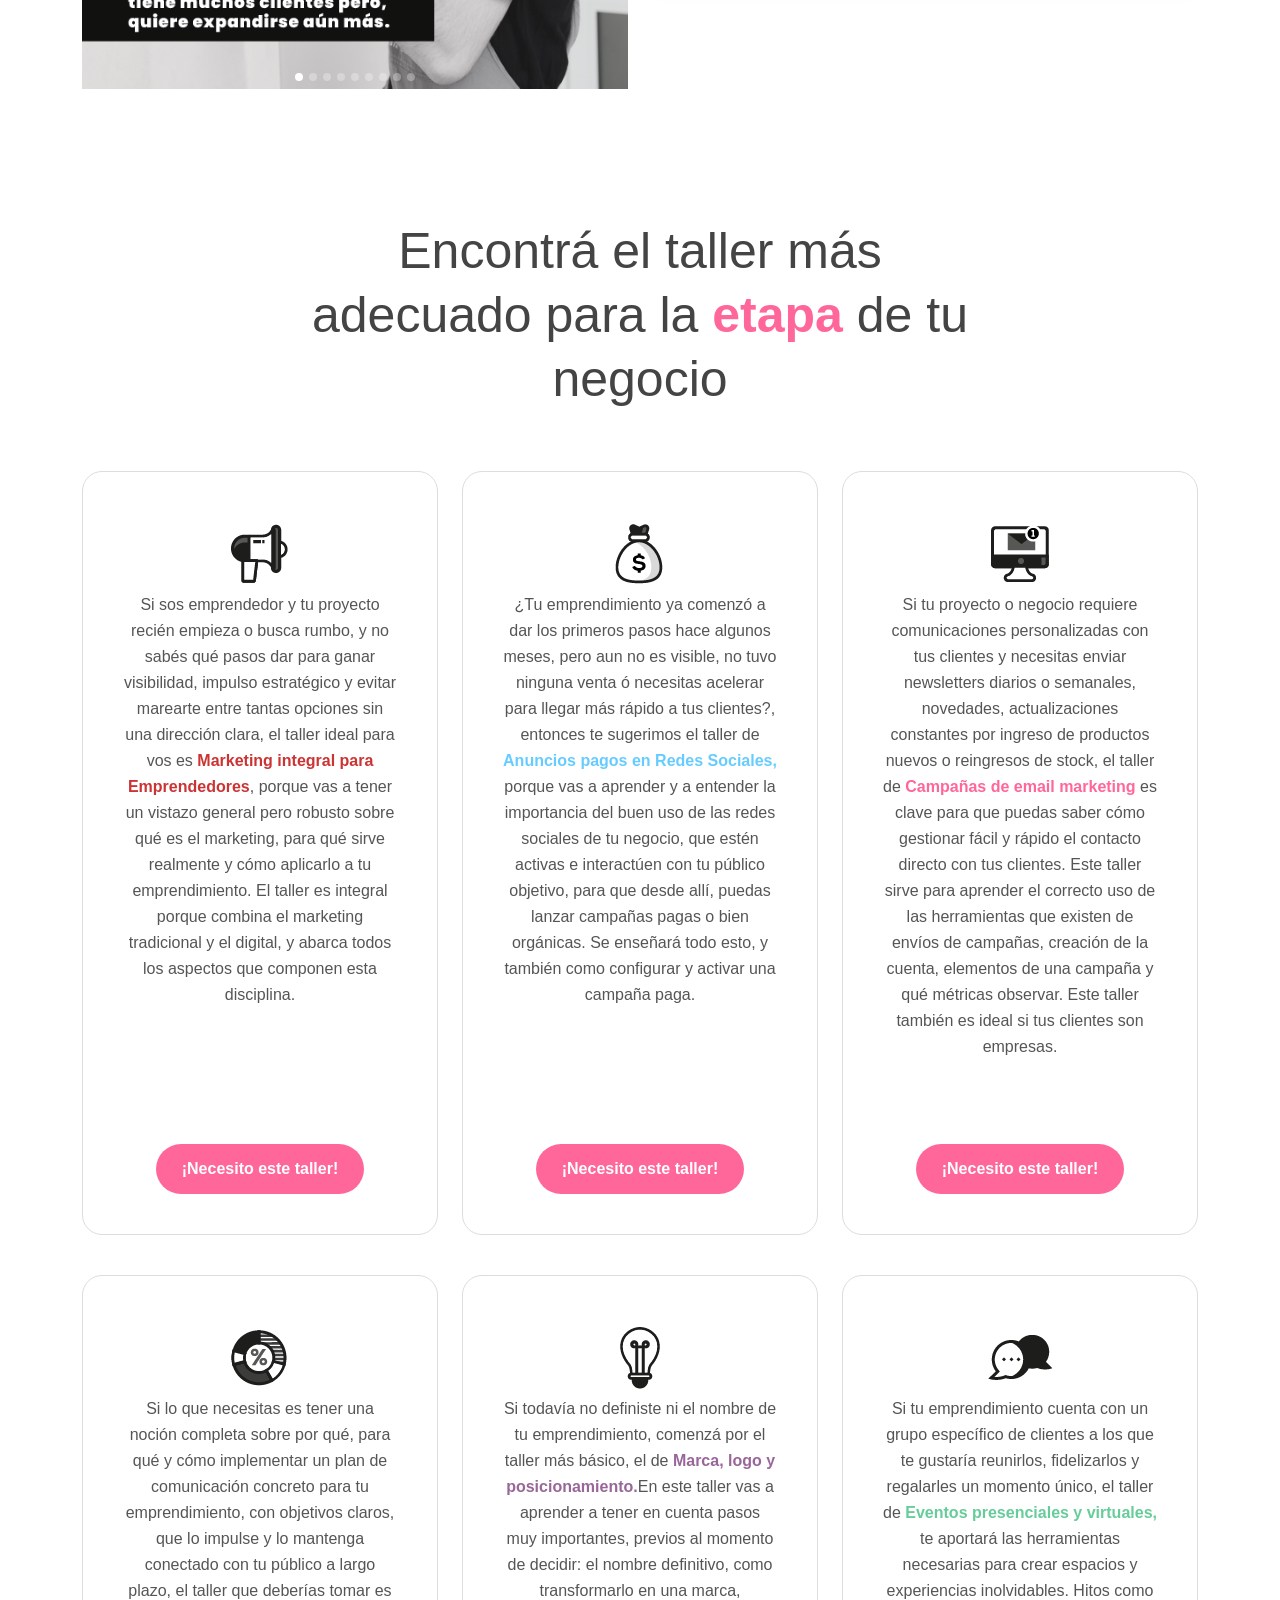
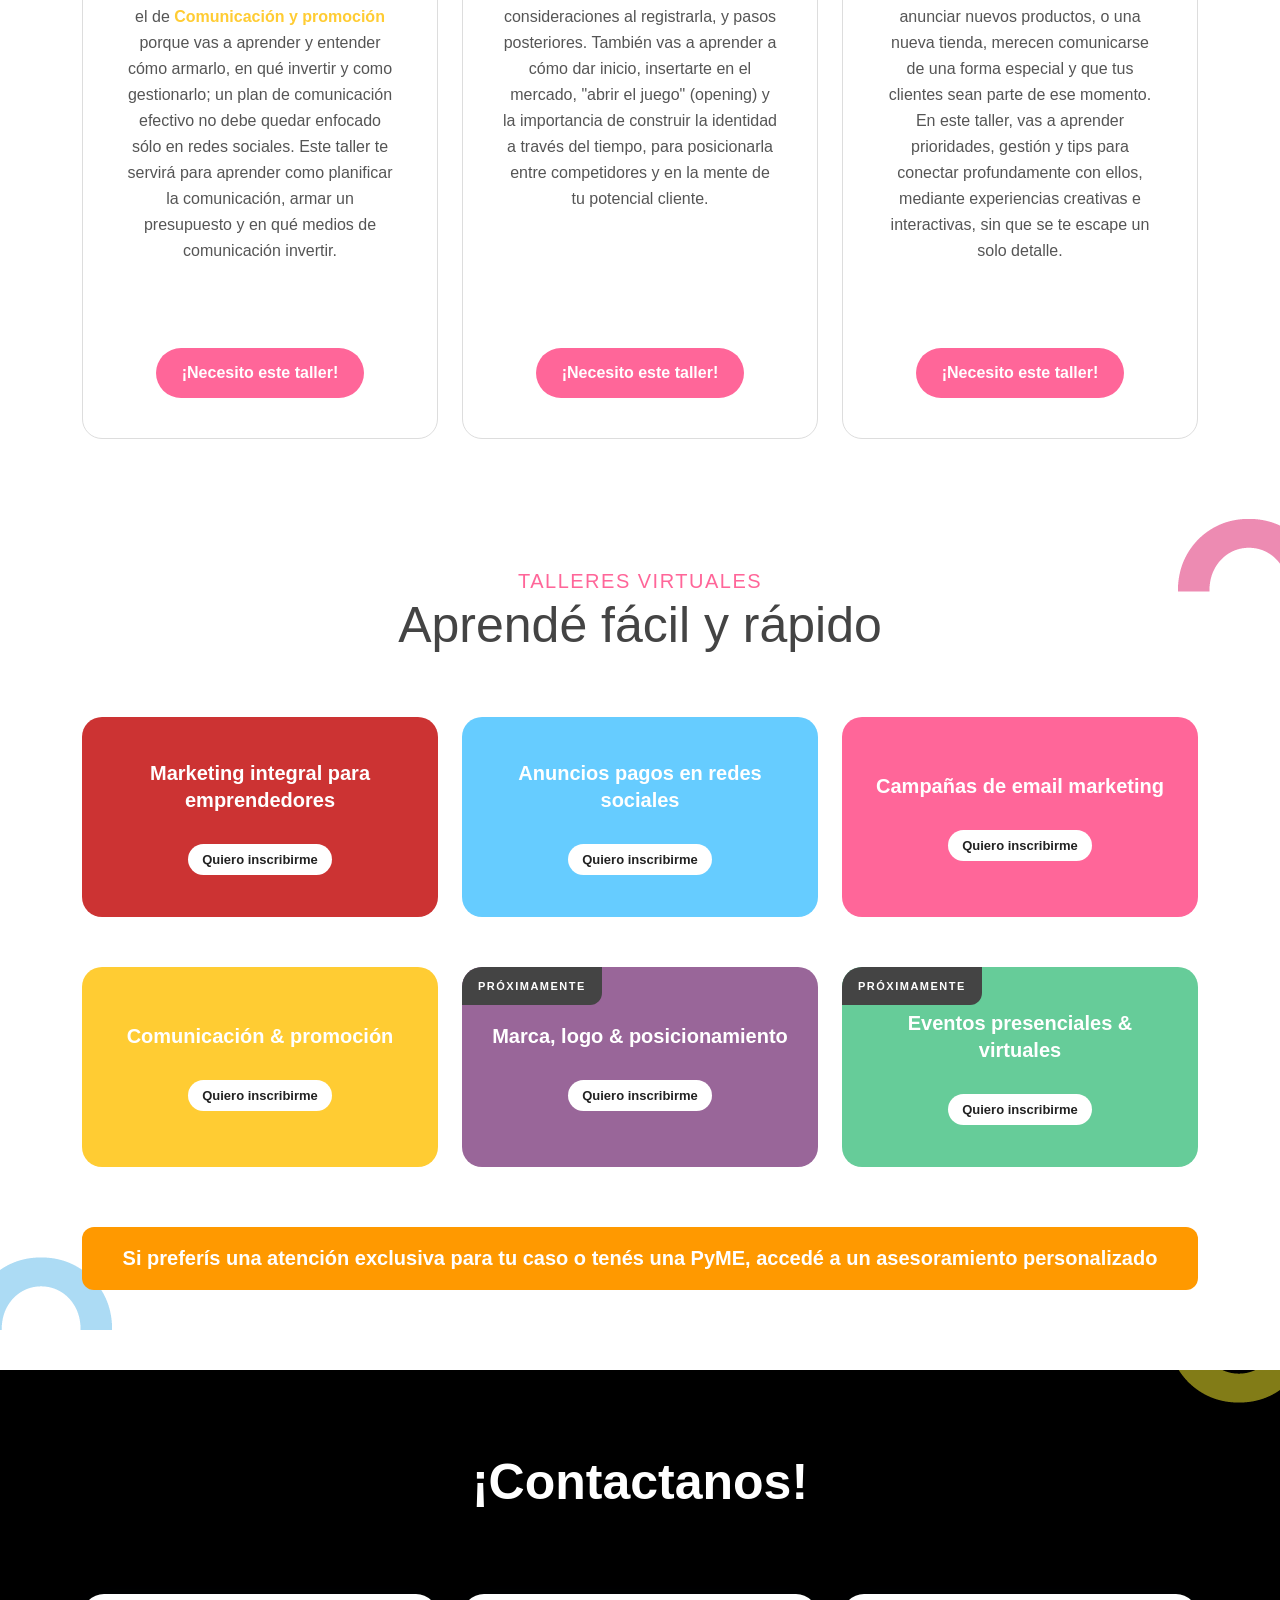
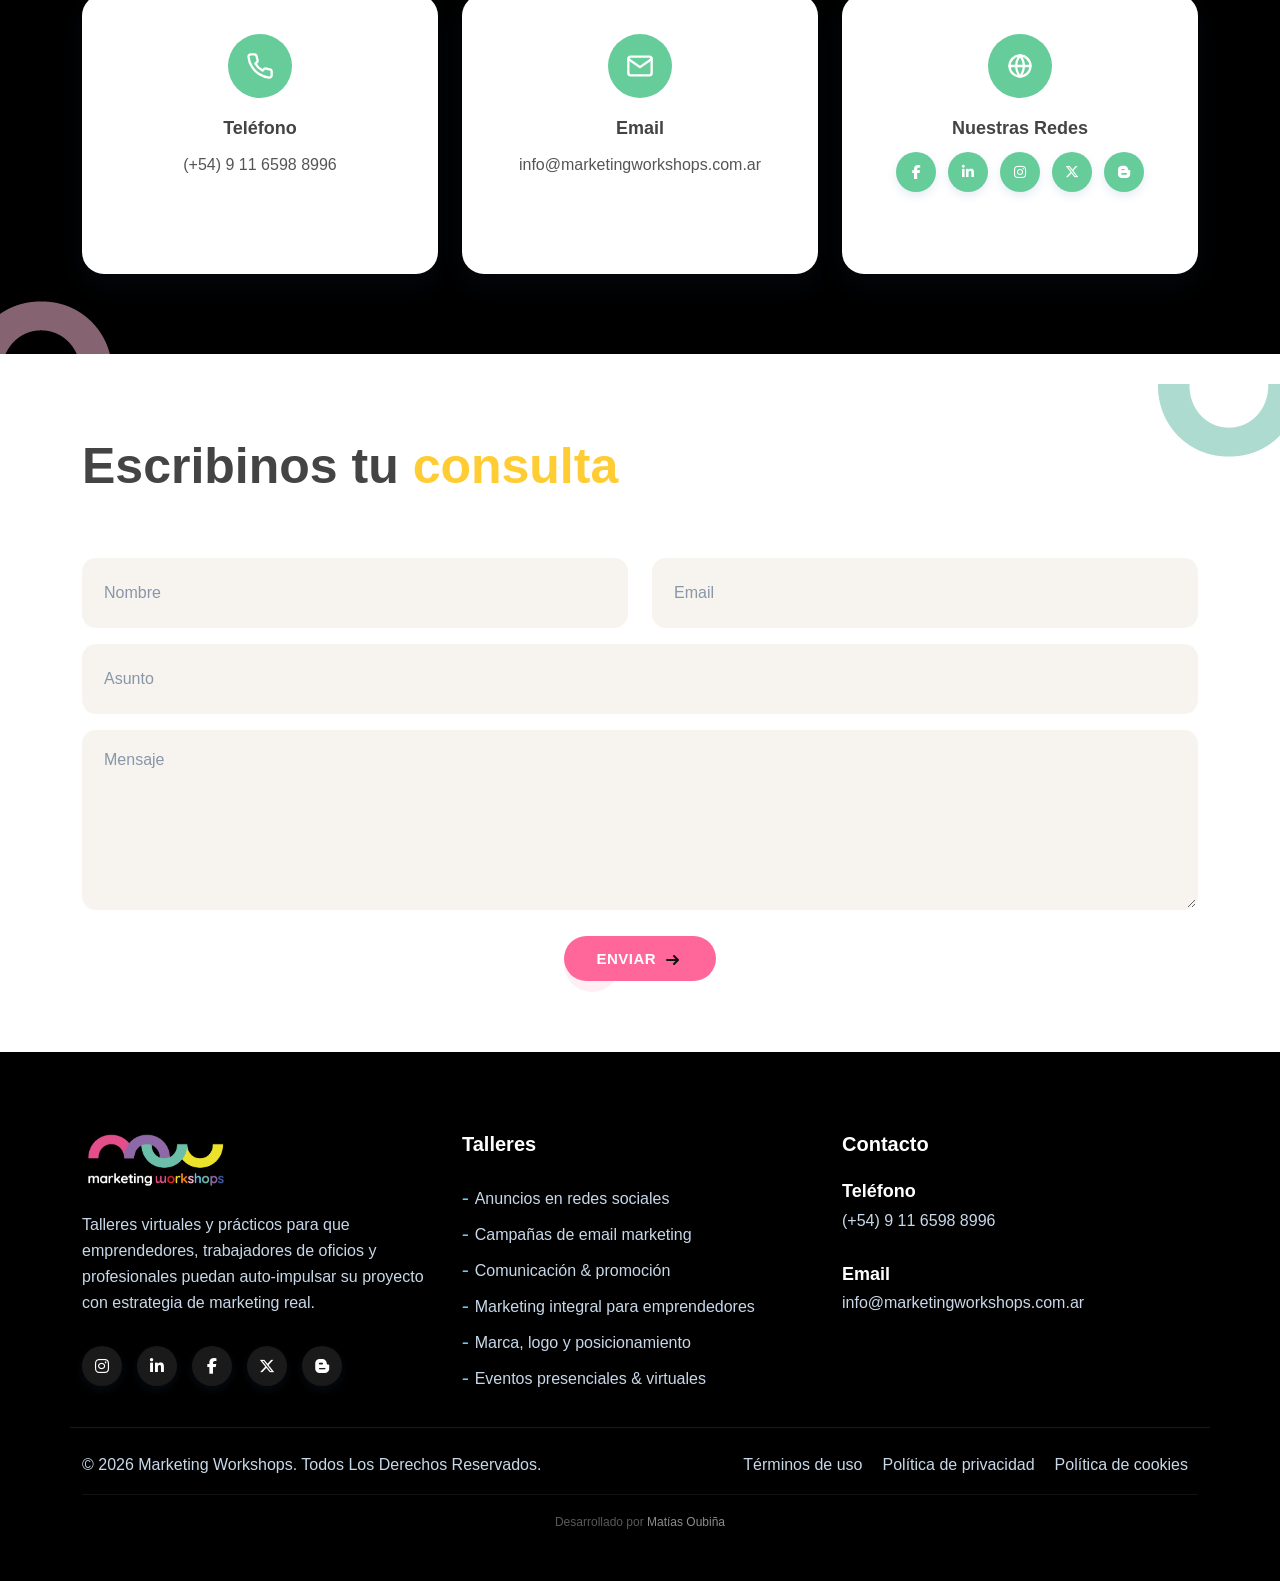
==== commit 6fe4480f: "Cambios varios 28.08.26" ====
--- a/index.html
+++ b/index.html
@@ -6,7 +6,7 @@
 		<meta http-equiv="X-UA-Compatible" content="IE=edge">
 		<meta name="viewport" content="width=device-width, initial-scale=1">
 		<meta name="description" content="Marketing Workshops - Talleres virtuales para emprendedores. Aprendé el paso a paso para impulsar tu negocio.">
-		<meta name="keywords" content="marketing, talleres, workshops, emprendedores, anuncios pagos, email marketing, publicidad">
+		<meta name="keywords" content="marketing, talleres, workshops, emprendedores, anuncios pagos en redes sociales, email marketing, publicidad">
 		<meta name="author" content="Marketing Workshops">
 		<!-- SITE TITLE -->
 		<title>Marketing Workshops - Talleres virtuales para emprendedores</title>
@@ -55,16 +55,8 @@
 		<!-- START LOGO WITH CONTACT -->
 		<section class="logo-contact">
 			<div class="container">
-				<div class="row align-items-center">
-					<div class="col-lg-4 col-md-4 col-sm-6 col-xs-12">
-						<div class="single-top-contact">
-							<span class="mw-pill-icon is-phone" aria-hidden="true">
-								<svg viewBox="0 0 24 24"><path d="M22 16.92v3a2 2 0 0 1-2.18 2 19.79 19.79 0 0 1-8.63-3.07 19.5 19.5 0 0 1-6-6 19.79 19.79 0 0 1-3.07-8.67A2 2 0 0 1 4.11 2h3a2 2 0 0 1 2 1.72c.13.96.37 1.9.72 2.81a2 2 0 0 1-.45 2.11L8.09 9.91a16 16 0 0 0 6 6l1.27-1.27a2 2 0 0 1 2.11-.45c.91.35 1.85.59 2.81.72A2 2 0 0 1 22 16.92z"></path></svg>
-							</span>
-							<h4><a href="tel:+541165988996">+ 54 9 11 6598 8996</a></h4>
-						</div>
-					</div><!--- END COL -->
-					<div class="col-lg-4 col-md-4 col-sm-6 col-xs-12">
+				<div class="row align-items-center justify-content-center">
+					<div class="col-lg-auto col-md-auto col-sm-6 col-xs-12">
 						<div class="single-top-contact">
 							<span class="mw-pill-icon is-mail" aria-hidden="true">
 								<svg viewBox="0 0 24 24"><path d="M4 4h16a2 2 0 0 1 2 2v12a2 2 0 0 1-2 2H4a2 2 0 0 1-2-2V6a2 2 0 0 1 2-2z"></path><polyline points="22,6 12,13 2,6"></polyline></svg>
@@ -72,7 +64,7 @@
 							<h4><a href="mailto:info@marketingworkshops.com.ar">info@marketingworkshops.com.ar</a></h4>
 						</div>
 					</div><!--- END COL -->
-					<div class="col-lg-4 col-md-4 col-sm-6 col-xs-12">
+					<div class="col-lg-auto col-md-auto col-sm-6 col-xs-12">
 						<div class="top_social_profile">
 							<ul>
 								<li><a href="https://www.instagram.com/marketing.workshops" target="_blank" rel="noopener noreferrer" class="top_f_instagram" aria-label="Instagram"><i class="fa-brands fa-instagram"></i></a></li>
@@ -105,7 +97,7 @@
 								<li><a href="#sobre-mi-bio">Sobre mí</a></li>
 								<li class="menu-item-has-children"><a href="#talleres">Talleres</a>
 									<ul>
-										<li><a href="#talleres">Anuncios pagos</a></li>
+										<li><a href="#talleres">Anuncios pagos en redes sociales</a></li>
 										<li><a href="#talleres">Campañas de email marketing</a></li>
 										<li><a href="#talleres">Comunicación &amp; promoción</a></li>
 										<li><a href="#talleres">Eventos presenciales y virtuales</a></li>
@@ -114,7 +106,7 @@
 										<li><a href="#taller-ideal">El taller ideal para tu proyecto</a></li>
 									</ul>
 								</li>
-								<li><a href="#">¿Para qué el marketing?</a></li>
+								<li><a href="#">¿Para qué marketing?</a></li>
 								<li class="menu-item-has-children"><a href="#asesoramiento">Asesoramiento personalizado</a>
 									<ul>
 										<li><a href="#asesoramiento-pymes">Pymes</a></li>
@@ -137,7 +129,7 @@
 						<li><a href="#sobre-mi-bio">Sobre mí</a></li>
 						<li><a href="#talleres">Talleres</a>
 							<ul class="sub-menu">
-								<li><a href="#talleres">Anuncios pagos</a></li>
+								<li><a href="#talleres">Anuncios pagos en redes sociales</a></li>
 								<li><a href="#talleres">Campañas de email marketing</a></li>
 								<li><a href="#talleres">Comunicación &amp; promoción</a></li>
 								<li><a href="#talleres">Marca, logo y posicionamiento</a></li>
@@ -146,7 +138,7 @@
 								<li><a href="#taller-ideal">El taller ideal para tu proyecto</a></li>
 							</ul>
 						</li>
-						<li><a href="#">¿Para qué el marketing?</a></li>
+						<li><a href="#">¿Para qué marketing?</a></li>
 						<li><a href="#asesoramiento">Asesoramiento personalizado</a>
 							<ul class="sub-menu">
 								<li><a href="#asesoramiento-pymes">Pymes</a></li>
@@ -166,7 +158,7 @@
 				<div class="row">
 					<div class="col-lg-6 col-sm-6 col-xs-12">
 						<div class="home_content">
-							<h1>¿Tu negocio depende de la suerte o de una <span style="color:#ff9900;">estrategia</span>? Impulsá aquello que sabés hacer y lográ resultados reales</h1>
+							<h1>¿Tu negocio depende de la suerte o de una <span style="color:#ff9900;">estrategia</span>? Impulsá aquello que sabés hacer y lográ resultados reales.</h1>
 							<p>Encontrá el workshop que mejor se adapte a la etapa en la que hoy está tu emprendimiento y aprendé el paso a paso para alcanzar objetivos.</p>
 						</div>
 						<div class="home_btn">
@@ -184,12 +176,12 @@
 							<div class="home_ps">
 								<img src="assets/images/icon/user2.svg" alt="" />
 								<h2>6</h2>
-								<span>es el número máximo de alumnos por clase</span>
+								<span>es el número máximo de alumnos por clase.</span>
 							</div>
 							<div class="home_ps2">
 								<img src="assets/images/icon/file2.svg" alt="" />
 								<h2>2 horas</h2>
-								<span>solamente para aprender pasos concretos y llevarlos a la práctica</span>
+								<span>solamente para aprender pasos concretos y llevarlos a la práctica.</span>
 							</div>
 						</div>
 					</div><!-- END COL-->
@@ -202,9 +194,9 @@
 				<div id="asesoramiento-emprendedores" class="col-lg-6 col-sm-12 col-xs-12 wow fadeInUp" data-wow-duration="1s" data-wow-delay="0.2s" data-wow-offset="0" style="visibility: visible; animation-duration: 1s; animation-delay: 0.2s; animation-name: fadeInUp;">
 					<div class="single_ins2">
 						<div class="single_ins_content2">
-							<h4>Reuniones 1 a 1</h4>
-							<h2>Asesoramiento personalizado para emprendedores</h2>
-							<p>Un espacio exclusivo para analizar tu caso particular, resolver dudas puntuales y trazar un plan a tu medida. <b>Trabajemos paso a paso</b>
+							<h4>Reunión virtual personalizada</h4>
+							<h2>Asesoramiento particular para emprendedores</h2>
+							<p>Un espacio exclusivo para analizar tu caso, resolver dudas puntuales y trazar un plan a tu medida. <b>Trabajemos paso a paso.</b>
  </p>
 							<a href="#" class="cta"><span>Quiero asesoría personalizada
 </span>
@@ -219,7 +211,7 @@
 				<div id="asesoramiento-pymes" class="col-lg-6 col-sm-12 col-xs-12 wow fadeInUp" data-wow-duration="1s" data-wow-delay="0.2s" data-wow-offset="0" style="visibility: visible; animation-duration: 1s; animation-delay: 0.2s; animation-name: fadeInUp;">
 					<div class="single_ins2 si_bg">
 						<div class="single_ins_content2">
-							<h4>Reuniones 1 a 1</h4>
+							<h4>Reunión virtual 1 a 1</h4>
 							<h2>Consultoría para PyMEs</h2>
 							<p>Soluciones de marketing a la medida de tu empresa, con una estrategia propuesta en función de tu estructura, objetivos de negocio y presupuesto. </p>
 							<a href="#" class="cta"><span>¡Coordinemos una videollamada!</span>
@@ -243,7 +235,7 @@
 			<div class="row">
 				<div class="col-lg-6 col-sm-12 col-xs-12 wow fadeInUp" data-wow-duration="1s" data-wow-delay="0.2s" data-wow-offset="0">
 					<div class="ab_img">
-						<div id="aboutCarousel" class="carousel slide" data-bs-ride="carousel" data-bs-interval="4000">
+						<div id="aboutCarousel" class="carousel slide" data-bs-ride="carousel" data-bs-interval="7000">
 													<div class="carousel-inner">
 							<div class="carousel-item active">
 								<img src="assets/images/all-img/img emprendedores look and feel-01.png" class="img-fluid" alt="Emprendedora 1">
@@ -348,7 +340,8 @@
 							<img src="assets/images/all-img/iconos eleccion de talleres-06.png" alt="Ícono 1">
 							<h2><a href="about.html">Learn More <br />Anywhere</a></h2>
 						</div>
-						<p>Si sos emprendedor y tu proyecto está casi listo o recién lanzado, y te gustaría saber cómo darle coherencia, visibilidad, impulso, y que los primeros pasos sean firmes hacia un negocio sostenible y rentable, el taller ideal para vos es <strong style="color:#cc3333;">Marketing integral para Emprendedores</strong>, porque vas a tener un vistazo general pero robusto sobre qué es el marketing, para qué sirve realmente y cómo aplicarlo a tu emprendimiento. El taller es integral porque combina el marketing tradicional y el digital, y abarca todos los aspectos que componen esta disciplina.</p>
+						<p>Si sos emprendedor y tu proyecto recién empieza o busca rumbo, y no sabés qué pasos dar para ganar visibilidad, impulso estratégico y evitar marearte entre tantas opciones sin una dirección clara, el taller ideal para vos es <strong style="color:#cc3333;">Marketing integral para Emprendedores</strong>, porque vas a tener un vistazo general pero robusto sobre qué es el marketing, para qué sirve realmente y cómo aplicarlo a tu emprendimiento. El taller es integral porque combina el marketing tradicional y el digital, y abarca todos los aspectos que componen esta disciplina.</p>
+							<a href="#contact" class="sf_need_btn">¡Necesito este taller!</a>
 					</div>					
 				</div><!-- END COL -->								
 				<div class="col-lg-4 col-sm-6 col-xs-12 wow fadeInUp" data-wow-duration="1s" data-wow-delay="0.2s" data-wow-offset="0">
@@ -358,6 +351,7 @@
 							<h2><a href="about.html">Expert <br />Instructor</a></h2>
 						</div>	
 						<p>¿Tu emprendimiento ya comenzó a dar los primeros pasos hace algunos meses, pero aun no es visible, no tuvo ninguna venta ó necesitas acelerar para llegar más rápido a tus clientes?, entonces te sugerimos el taller de <strong style="color:#66ccff;">Anuncios pagos en Redes Sociales,</strong> porque vas a aprender y a entender la importancia del buen uso de las redes sociales de tu negocio, que estén activas e interactúen con tu público objetivo, para que desde allí, puedas lanzar campañas pagas o bien orgánicas. Se enseñará todo esto, y también como configurar y activar una campaña paga.</p>
+							<a href="#contact" class="sf_need_btn">¡Necesito este taller!</a>
 					</div>					
 				</div><!-- END COL -->								
 				<div class="col-lg-4 col-sm-6 col-xs-12 wow fadeInUp" data-wow-duration="1s" data-wow-delay="0.3s" data-wow-offset="0">
@@ -367,6 +361,7 @@
 							<h2><a href="about.html">Team <br />Management</a></h2>
 						</div>	
 						<p>Si tu proyecto o negocio requiere comunicaciones personalizadas con tus clientes y necesitas enviar newsletters diarios o semanales, novedades, actualizaciones constantes por ingreso de productos nuevos o reingresos de stock, el taller de <strong style="color:#ff6699;">Campañas de email marketing</strong> es clave para que puedas saber cómo gestionar fácil y rápido el contacto directo con tus clientes. Este taller sirve para aprender el correcto uso de las herramientas que existen de envíos de campañas, creación de la cuenta, elementos de una campaña y qué métricas observar. Este taller también es ideal si tus clientes son empresas.</p>
+							<a href="#contact" class="sf_need_btn">¡Necesito este taller!</a>
 					</div>					
 				</div><!-- END COL -->								
 				<div class="col-lg-4 col-sm-6 col-xs-12 wow fadeInUp" data-wow-duration="1s" data-wow-delay="0.4s" data-wow-offset="0">
@@ -376,6 +371,7 @@
 							<h2><a href="about.html">Course <br />Planing</a></h2>
 						</div>	
 						<p>Si lo que necesitas es tener una noción completa sobre por qué, para qué y cómo implementar un plan de comunicación concreto para tu emprendimiento, con objetivos claros, que lo impulse y lo mantenga conectado con tu público a largo plazo, el taller que deberías tomar es el de  <strong style="color:#ffcc33;">Comunicación y promoción</strong> porque vas a aprender y entender cómo armarlo, en qué invertir y como gestionarlo; un plan de comunicación efectivo no debe quedar enfocado sólo en redes sociales. Este taller te servirá para aprender como planificar la comunicación, armar un presupuesto y en qué medios de comunicación invertir.</p>
+							<a href="#contact" class="sf_need_btn">¡Necesito este taller!</a>
 					</div>					
 				</div><!-- END COL -->								
 				<div class="col-lg-4 col-sm-6 col-xs-12 wow fadeInUp" data-wow-duration="1s" data-wow-delay="0.5s" data-wow-offset="0">
@@ -385,6 +381,7 @@
 							<h2><a href="about.html">Teacher <br />Monitoring</a></h2>
 						</div>		
 						<p>Si todavía no definiste ni el nombre de tu emprendimiento, comenzá por el taller más básico, el de <strong style="color:#996699;">Marca, logo y posicionamiento.</strong>En este taller vas a aprender a tener en cuenta pasos muy importantes, previos al momento de decidir: el nombre definitivo, como transformarlo en una marca, consideraciones al registrarla, y pasos posteriores. También vas a aprender a cómo dar inicio, insertarte en el mercado, "abrir el juego" (opening) y la importancia de construir la identidad a través del tiempo, para posicionarla entre competidores y en la mente de tu potencial cliente.</p>
+							<a href="#contact" class="sf_need_btn">¡Necesito este taller!</a>
 					</div>					
 				</div><!-- END COL -->								
 				<div class="col-lg-4 col-sm-6 col-xs-12 wow fadeInUp" data-wow-duration="1s" data-wow-delay="0.6s" data-wow-offset="0">
@@ -394,6 +391,7 @@
 							<h2><a href="about.html">24/7 Strong <br />Support</a></h2>
 						</div>		
 						<p>Si tu emprendimiento cuenta con un grupo específico de clientes a los que te gustaría reunirlos, fidelizarlos y regalarles un momento único, el taller de <strong style="color:#66cc99;">Eventos presenciales y virtuales,</strong> te aportará las herramientas necesarias para crear espacios y experiencias inolvidables. Hitos como anunciar nuevos productos, o una nueva tienda, merecen comunicarse de una forma especial y que tus clientes sean parte de ese momento. En este taller, vas a aprender prioridades, gestión y tips para conectar profundamente con ellos, mediante experiencias creativas e interactivas, sin que se te escape un solo detalle.</p>
+							<a href="#contact" class="sf_need_btn">¡Necesito este taller!</a>
 					</div>					
 				</div><!-- END COL -->																
 			</div><!-- END ROW -->
@@ -412,40 +410,64 @@
 				<div class="col-lg-4 col-sm-6 col-xs-12">
 					<div class="single_tca sc_one">
 						<h2><a href="#">Marketing integral para emprendedores</a></h2>
+							<a href="#" class="tca_pdf" aria-label="ver programa" data-tip="ver programa"><i class="fa-solid fa-file-pdf" aria-hidden="true"></i></a>
+							<div class="tca_btns">
+								<a href="#contact" class="tca_btn">Quiero inscribirme</a>
+							</div>
 					</div>
 				</div><!-- END COL -->
 				<div class="col-lg-4 col-sm-6 col-xs-12">
 					<div class="single_tca sc_two">
-						<h2><a href="#">Anuncios pagos</a></h2>
+						<h2><a href="#">Anuncios pagos en redes sociales</a></h2>
+							<a href="#" class="tca_pdf" aria-label="ver programa" data-tip="ver programa"><i class="fa-solid fa-file-pdf" aria-hidden="true"></i></a>
+							<div class="tca_btns">
+								<a href="#contact" class="tca_btn">Quiero inscribirme</a>
+							</div>
 					</div>
 				</div><!-- END COL -->
 				<div class="col-lg-4 col-sm-6 col-xs-12">
 					<div class="single_tca sc_three">
-						<h2><a href="#">Campañas de Email Marketing</a></h2>
+						<h2><a href="#">Campañas de email marketing</a></h2>
+							<a href="#" class="tca_pdf" aria-label="ver programa" data-tip="ver programa"><i class="fa-solid fa-file-pdf" aria-hidden="true"></i></a>
+							<div class="tca_btns">
+								<a href="#contact" class="tca_btn">Quiero inscribirme</a>
+							</div>
 						
 					</div>
 				</div><!-- END COL -->
 				<div class="col-lg-4 col-sm-6 col-xs-12" style="margin-top:20px;">
 					<div class="single_tca sc_four">
-						<h2><a href="#">Comunicación &amp; Publicidad</a></h2>
+						<h2><a href="#">Comunicación &amp; promoción</a></h2>
+							<a href="#" class="tca_pdf" aria-label="ver programa" data-tip="ver programa"><i class="fa-solid fa-file-pdf" aria-hidden="true"></i></a>
+							<div class="tca_btns">
+								<a href="#contact" class="tca_btn">Quiero inscribirme</a>
+							</div>
 					</div>
 				</div><!-- END COL -->
 				<div class="col-lg-4 col-sm-6 col-xs-12" style="margin-top:20px;">
 					<div class="single_tca sc_five coming-soon">
-						<h2><a href="#">Naming, opening &amp; posicionamiento</a></h2>
+						<h2><a href="#">Marca, logo &amp; posicionamiento</a></h2>
+							<a href="#" class="tca_pdf" aria-label="ver programa" data-tip="ver programa"><i class="fa-solid fa-file-pdf" aria-hidden="true"></i></a>
+							<div class="tca_btns">
+								<a href="#contact" class="tca_btn">Quiero inscribirme</a>
+							</div>
 						<div class="coming-soon-badge">PRÓXIMAMENTE</div>
 					</div>
 				</div><!-- END COL -->
 				<div class="col-lg-4 col-sm-6 col-xs-12" style="margin-top:20px;">
 					<div class="single_tca sc_six coming-soon">
 						<h2><a href="#">Eventos presenciales &amp; virtuales</a></h2>
+							<a href="#" class="tca_pdf" aria-label="ver programa" data-tip="ver programa"><i class="fa-solid fa-file-pdf" aria-hidden="true"></i></a>
+							<div class="tca_btns">
+								<a href="#contact" class="tca_btn">Quiero inscribirme</a>
+							</div>
 						<div class="coming-soon-badge">PRÓXIMAMENTE</div>
 					</div>
 				</div><!-- END COL -->
 			</div><!-- END ROW -->
 			<div class="row">
 				<div class="col-12">
-					<div class="pyme-banner">
+					<div class="pyme-banner" role="button" tabindex="0" aria-controls="asesoramiento" aria-expanded="false">
 						<p>Si preferís una atención exclusiva para tu caso o tenés una PyME, accedé a un asesoramiento personalizado</p>
 					</div>
 				</div>
@@ -558,7 +580,7 @@
 				<div class="col-lg-4 col-sm-6 col-xs-12">
 					<div class="single_footer">
 						<a href="index.html"><img src="assets/images/all-img/logo_footer.png" alt="Marketing Workshops"></a>
-						<p>Talleres virtuales y prácticos para que emprendedores, oficios y profesionales puedan auto-impulsar su proyecto con estrategia de marketing real.</p>
+						<p>Talleres virtuales y prácticos para que emprendedores, trabajadores de oficios y profesionales puedan auto-impulsar su proyecto con estrategia de marketing real.</p>
 					</div>
 					<div class="foot_social">
 						<ul>
@@ -600,7 +622,7 @@
 			<div class="row fc">
 				<div class="col-lg-6 col-sm-6 col-xs-12">
 					<div class="footer_copyright">
-						<p>&copy; 2025 Marketing Workshops. Todos los derechos reservados.</p>
+						<p>&copy; 2026 Marketing Workshops. Todos los derechos reservados.</p>
 					</div>
 				</div>
 				<div class="col-lg-6 col-sm-6 col-xs-12">
@@ -638,5 +660,142 @@
 		<script src="assets/js/wow.min.js"></script>
 	<!-- scripts js -->
 		<script src="assets/js/scripts.js"></script>
+
+	<!-- START MODAL SOBRE MÍ -->
+	<div class="mw-modal-overlay" id="sobre-mi-modal" role="dialog" aria-modal="true" aria-labelledby="sobre-mi-modal-title" hidden>
+		<div class="mw-modal">
+			<button type="button" class="mw-modal-close" aria-label="Cerrar">&times;</button>
+			<div class="mw-modal-content"></div>
+		</div>
+	</div>
+	<!-- END MODAL SOBRE MÍ -->
+	<script>
+	(function () {
+		var section = document.getElementById('sobre-mi-bio');
+		var overlay = document.getElementById('sobre-mi-modal');
+		if (!section || !overlay) return;
+		var content = overlay.querySelector('.mw-modal-content');
+		var closeBtn = overlay.querySelector('.mw-modal-close');
+		var card = section.querySelector('.bio-card');
+		if (card) { content.appendChild(card.cloneNode(true)); }
+		var titleEl = content.querySelector('.bio-card-eyebrow');
+		if (titleEl) { titleEl.id = 'sobre-mi-modal-title'; }
+
+		function openModal(e) {
+			if (e) { e.preventDefault(); }
+			overlay.hidden = false;
+			void overlay.offsetWidth;
+			overlay.classList.add('is-open');
+			document.body.classList.add('mw-modal-open');
+			closeBtn.focus();
+		}
+		function closeModal() {
+			overlay.classList.remove('is-open');
+			document.body.classList.remove('mw-modal-open');
+			setTimeout(function () { overlay.hidden = true; }, 250);
+		}
+
+		document.addEventListener('click', function (e) {
+			var t = e.target;
+			var link = (t && t.closest) ? t.closest('a[href="#sobre-mi-bio"]') : null;
+			if (link) {
+				e.preventDefault();
+				e.stopPropagation();
+				openModal(e);
+			}
+		}, true);
+		closeBtn.addEventListener('click', closeModal);
+		overlay.addEventListener('click', function (e) {
+			if (e.target === overlay) { closeModal(); }
+		});
+		document.addEventListener('keydown', function (e) {
+			if ((e.key === 'Escape' || e.keyCode === 27) && overlay.classList.contains('is-open')) {
+				closeModal();
+			}
+		});
+	})();
+	</script>
+
+	<!-- START MODAL ASESORAMIENTO -->
+	<div class="mw-modal-overlay" id="asesoramiento-modal" role="dialog" aria-modal="true" aria-label="Asesoramiento personalizado" hidden>
+		<div class="mw-modal mw-modal--wide">
+			<button type="button" class="mw-modal-close" aria-label="Cerrar">&times;</button>
+			<div class="mw-modal-content"></div>
+		</div>
+	</div>
+	<!-- END MODAL ASESORAMIENTO -->
+	<script>
+	(function () {
+		var source = document.getElementById('asesoramiento');
+		var overlay = document.getElementById('asesoramiento-modal');
+		var banner = document.querySelector('.pyme-banner');
+		if (!source || !overlay) { return; }
+
+		var content = overlay.querySelector('.mw-modal-content');
+		var closeBtn = overlay.querySelector('.mw-modal-close');
+		var inner = source.querySelector('.row') || source;
+		var clone = inner.cloneNode(true);
+		// Evitar IDs duplicados en el documento
+		if (clone.removeAttribute) { clone.removeAttribute('id'); }
+		var withIds = clone.querySelectorAll('[id]');
+		for (var i = 0; i < withIds.length; i++) { withIds[i].removeAttribute('id'); }
+		// Neutralizar animaciones WOW/animate.css (si no, el contenido queda invisible al reabrir)
+		var animated = clone.querySelectorAll('.wow, [style*="animation"]');
+		for (var k = 0; k < animated.length; k++) {
+			animated[k].classList.remove('wow', 'fadeInUp', 'animated');
+			animated[k].style.animation = 'none';
+			animated[k].style.opacity = '1';
+			animated[k].style.visibility = 'visible';
+			animated[k].style.transform = 'none';
+		}
+		content.appendChild(clone);
+
+		function openModal(e) {
+			if (e) { e.preventDefault(); }
+			overlay.hidden = false;
+			void overlay.offsetWidth;
+			overlay.classList.add('is-open');
+			document.body.classList.add('mw-modal-open');
+			if (banner) { banner.setAttribute('aria-expanded', 'true'); }
+			closeBtn.focus();
+		}
+		function closeModal() {
+			overlay.classList.remove('is-open');
+			document.body.classList.remove('mw-modal-open');
+			if (banner) { banner.setAttribute('aria-expanded', 'false'); }
+			setTimeout(function () { overlay.hidden = true; }, 250);
+		}
+
+		if (banner) {
+			banner.addEventListener('click', openModal);
+			banner.addEventListener('keydown', function (e) {
+				if (e.key === 'Enter' || e.key === ' ' || e.keyCode === 13 || e.keyCode === 32) {
+					openModal(e);
+				}
+			});
+		}
+
+		// Enlaces del menú "Asesoramiento personalizado" también abren el modal
+		document.addEventListener('click', function (e) {
+			var t = e.target;
+			var link = (t && t.closest) ? t.closest('a[href^="#asesoramiento"]') : null;
+			if (link) {
+				e.preventDefault();
+				e.stopPropagation();
+				openModal(e);
+			}
+		}, true);
+
+		closeBtn.addEventListener('click', closeModal);
+		overlay.addEventListener('click', function (e) {
+			if (e.target === overlay) { closeModal(); }
+		});
+		document.addEventListener('keydown', function (e) {
+			if ((e.key === 'Escape' || e.keyCode === 27) && overlay.classList.contains('is-open')) {
+				closeModal();
+			}
+		});
+	})();
+	</script>
 </body>
 </html>
--- a/assets/css/style.css
+++ b/assets/css/style.css
@@ -388,7 +388,7 @@
 /*START TOP HEADER DESIGN*/
 .logo-contact {
 	padding: 5px 0;
-	background: #996699;
+	background: #000000;
 }
 @media only screen and (max-width:960px){
 .logo-contact{display:none;}
@@ -763,9 +763,9 @@
 .home_content{padding-left:30px;padding-right: 20px;}
 }
 .home_content h1 {
-	font-size: 55px;
+	font-size: 50px;
 	font-weight: 500;
-	line-height: 70px;
+	line-height: 64px;
 	margin-bottom: 20px;
 }
  @media only screen and (max-width:960px){
@@ -5221,15 +5221,17 @@
 }
 .logo-contact {
   padding: 14px 0;
-  background: #996699;
-  border-bottom: 1px solid rgba(51, 102, 153, 0.08);
+  background: #000000;
+  border-bottom: 1px solid rgba(255, 255, 255, 0.08);
 }
 .logo-contact .single-top-contact {
   display: flex;
   align-items: center;
+  justify-content: center;
   gap: 12px;
   margin-bottom: 0;
 }
+.logo-contact .top_social_profile { text-align: center; }
 .logo-contact .single-top-contact i { display: none; }
 .logo-contact .single-top-contact .mw-pill-icon {
   width: 38px;
@@ -5380,18 +5382,18 @@
   position: relative;
   z-index: 500;
 }
-#main-menu ul li a { color: var(--mw-navy); font-weight: 700; }
+#main-menu ul li a { color: #000000; font-weight: 700; }
 #main-menu ul li a:hover { color: var(--mw-pink); }
 #main-menu ul li.menu-item-has-children > a::after { color: var(--mw-pink); }
 
 /* Menu item colors */
-#main-menu > ul > li > ul li a { color: #6CC0A9; }
-#main-menu > ul > li:nth-child(1) > a { color: #E54F8C; }
-#main-menu > ul > li:nth-child(2) > a { color: #9169A9; }
-#main-menu > ul > li:nth-child(3) > a { color: #6CC0A9; }
-#main-menu > ul > li:nth-child(4) > a { color: #68BFEC; }
-#main-menu > ul > li:nth-child(5) > a { color: #ff9900; }
-#main-menu > ul > li:nth-child(6) > a { color: #3F5BA4; }
+#main-menu > ul > li > ul li a { color: #000000; }
+#main-menu > ul > li:nth-child(1) > a,
+#main-menu > ul > li:nth-child(2) > a,
+#main-menu > ul > li:nth-child(3) > a,
+#main-menu > ul > li:nth-child(4) > a,
+#main-menu > ul > li:nth-child(5) > a,
+#main-menu > ul > li:nth-child(6) > a { color: #000000; }
 
 /* ---- About section ------------------------------------------------------- */
 .ab_one {
@@ -5519,7 +5521,7 @@
 
 /* ---- Address (Contactanos) section -------------------------------------- */
 .address_area {
-  background: #444444;
+  background: #000000;
   position: relative;
   overflow: hidden;
 }
@@ -5728,6 +5730,25 @@
 #taller-ideal .single_feature_one p {
   flex: 1;
 }
+#taller-ideal .sf_need_btn {
+  align-self: center;
+  margin-top: 24px;
+  padding: 12px 26px;
+  background: var(--mw-pink);
+  color: #fff;
+  font-weight: 700;
+  text-transform: none;
+  border-radius: 30px;
+  transition: background 0.25s ease, transform 0.25s ease;
+}
+#taller-ideal .sf_need_btn:hover {
+  background: #000000;
+  color: #fff;
+  transform: translateY(-2px);
+}
+@media (max-width: 767px) {
+  #taller-ideal .sf_need_btn { align-self: center; margin-top: 18px; }
+}
 .footer .single_footer ul li a { text-transform: none; }
 
 /* ============================================================
@@ -5836,13 +5857,14 @@
 }
 .pyme-banner p {
   color: #fff;
-  font-weight: 700;
-  font-size: 16px;
+  font-weight: 600;
+  font-size: 20px;
+  line-height: 1.35;
   margin: 0;
 }
 @media (max-width: 767px) {
   .pyme-banner { padding: 16px 20px; margin-top: 20px; }
-  .pyme-banner p { font-size: 14px; }
+  .pyme-banner p { font-size: 18px; }
 }
 
 /* ---- Main menu: evitar que 6 items se corten a dos líneas ---- */
@@ -5888,3 +5910,291 @@
 @media (max-width: 767px) {
   .bio-card { padding: 30px 24px; }
 }
+
+/* ---- Sobre mí: sección oculta + modal ----------------------------------- */
+#sobre-mi-bio {
+  display: none;
+}
+
+.mw-modal-overlay {
+  position: fixed;
+  inset: 0;
+  background: rgba(0, 0, 0, 0.6);
+  display: flex;
+  align-items: flex-start;
+  justify-content: center;
+  padding: 40px 20px;
+  overflow-y: auto;
+  opacity: 0;
+  visibility: hidden;
+  transition: opacity 0.25s ease, visibility 0.25s ease;
+  z-index: 2000;
+}
+.mw-modal-overlay.is-open {
+  opacity: 1;
+  visibility: visible;
+}
+.mw-modal {
+  position: relative;
+  background: #fff;
+  border-radius: 20px;
+  box-shadow: 0 20px 60px rgba(0, 0, 0, 0.25);
+  max-width: 760px;
+  width: 100%;
+  margin: auto;
+  padding: 24px;
+  transform: translateY(-16px);
+  transition: transform 0.25s ease;
+}
+.mw-modal-overlay.is-open .mw-modal {
+  transform: translateY(0);
+}
+.mw-modal .bio-card {
+  box-shadow: none;
+  padding: 36px 40px 40px;
+}
+.mw-modal-close {
+  position: absolute;
+  top: 14px;
+  right: 14px;
+  width: 40px;
+  height: 40px;
+  border: 0;
+  border-radius: 50%;
+  background: #000000;
+  color: #fff;
+  font-size: 20px;
+  line-height: 1;
+  cursor: pointer;
+  display: inline-flex;
+  align-items: center;
+  justify-content: center;
+  transition: background 0.2s ease, transform 0.2s ease;
+  z-index: 1;
+}
+.mw-modal-close:hover {
+  background: var(--mw-pink);
+  transform: rotate(90deg);
+}
+body.mw-modal-open {
+  overflow: hidden;
+}
+@media (max-width: 767px) {
+  .mw-modal .bio-card { padding: 40px 22px 26px; }
+}
+
+/* ---- Botones "Quiero asesoría personalizada" / "¡Coordinemos una videollamada!" en mobile ---- */
+@media (max-width: 767px) {
+  .single_ins_content2 .cta {
+    display: flex;
+    align-items: center;
+    justify-content: center;
+    width: 100%;
+    padding: 14px 18px;
+    text-align: center;
+    white-space: normal;
+  }
+  .single_ins_content2 .cta span {
+    font-size: 13px;
+    white-space: normal;
+    line-height: 1.3;
+  }
+  .single_ins_content2 .cta svg {
+    flex-shrink: 0;
+  }
+}
+
+/* ============================================================
+   TITULARES UNIFICADOS — mismo tamaño que el <h1> del hero
+   ("¿Tu negocio depende de la suerte...")
+   ============================================================ */
+.ab_content h2,
+#taller-ideal .section-title h1,
+#talleres .section-title h1,
+.address_area .title-contact,
+.section-title-two h2 {
+  font-size: 50px !important;
+  line-height: 64px !important;
+}
+@media only screen and (max-width: 1199px) {
+  .ab_content h2,
+  #taller-ideal .section-title h1,
+  #talleres .section-title h1,
+  .address_area .title-contact,
+  .section-title-two h2 {
+    font-size: 44px !important;
+    line-height: 56px !important;
+  }
+}
+@media only screen and (max-width: 991px) {
+  .ab_content h2,
+  #taller-ideal .section-title h1,
+  #talleres .section-title h1,
+  .address_area .title-contact,
+  .section-title-two h2 {
+    font-size: 38px !important;
+    line-height: 50px !important;
+  }
+}
+@media only screen and (max-width: 767px) {
+  .ab_content h2,
+  #taller-ideal .section-title h1,
+  #talleres .section-title h1,
+  .address_area .title-contact,
+  .section-title-two h2 {
+    font-size: 26px !important;
+    line-height: 1.35 !important;
+  }
+}
+
+/* ============================================================
+   ASESORAMIENTO — oculto; se muestra en un modal desde el banner PyME
+   ============================================================ */
+#asesoramiento { display: none; }
+
+/* Modal ancho para las dos tarjetas */
+.mw-modal.mw-modal--wide { max-width: 1080px; }
+#asesoramiento-modal .mw-modal-content .row { margin: 0; }
+#asesoramiento-modal .single_ins2 { margin-bottom: 0; }
+@media (max-width: 991px) {
+  #asesoramiento-modal .mw-modal-content .single_ins2 { margin-bottom: 20px; }
+  #asesoramiento-modal .mw-modal-content [class*="col-"]:last-child .single_ins2 { margin-bottom: 0; }
+}
+
+/* Alinear el texto y los botones de ambas tarjetas a la misma altura */
+#asesoramiento-modal .single_ins2 { align-items: stretch; }
+#asesoramiento-modal .single_ins_content2 {
+  display: flex;
+  flex-direction: column;
+  height: 100%;
+}
+#asesoramiento-modal .single_ins_content2 h2 { min-height: 2.4em; }
+#asesoramiento-modal .single_ins_content2 p { margin-bottom: 0; }
+#asesoramiento-modal .single_ins_content2 .cta {
+  margin-top: auto;
+  margin-left: 0;
+  margin-right: auto;
+  align-self: flex-start;
+}
+@media (max-width: 991px) {
+  #asesoramiento-modal .single_ins_content2 h2 { min-height: 0; }
+  #asesoramiento-modal .single_ins_content2 .cta { margin-top: 24px; }
+}
+
+/* Banner PyME: todo el bloque es el CTA */
+.pyme-banner { cursor: pointer; transition: background 0.25s ease, transform 0.25s ease; }
+.pyme-banner:hover { background: #ffad33; transform: translateY(-2px); }
+
+/* Rectángulos de asesoramiento: más bajos, redondeados, fondo negro */
+.single_ins2,
+.single_ins2.si_bg {
+  background: #000000;
+  border-radius: 20px;
+  padding: 40px;
+}
+.single_ins_content2 h4,
+.single_ins_content2 h2,
+.single_ins_content2 p,
+.single_ins_content2 p b { color: #ffffff; }
+
+/* Botones "Quiero asesoría..." / "¡Coordinemos..." : sin fondo rosa, texto y flecha naranja */
+.single_ins_content2 .cta { background: transparent; padding-left: 0; }
+.single_ins_content2 .cta::before,
+.single_ins_content2 .cta::after { display: none; }
+.single_ins_content2 .cta span,
+.single_ins_content2 .cta:hover span { color: #ff9900; }
+.single_ins_content2 .cta svg,
+.single_ins_content2 .cta:hover svg { color: #ff9900; stroke: #ff9900; }
+
+/* ============================================================
+   BOTÓN "Quiero inscribirme" en las cards de "Aprendé fácil y rápido"
+   ============================================================ */
+#talleres .single_tca .tca_btns {
+  margin-top: 20px;
+  display: flex;
+  flex-wrap: nowrap;
+  justify-content: center;
+  gap: 8px;
+  width: 100%;
+}
+#talleres .single_tca .tca_btn {
+  display: inline-block;
+  padding: 9px 14px;
+  background: #ffffff;
+  color: #222222;
+  font-weight: 700;
+  font-size: 13px;
+  line-height: 1;
+  white-space: nowrap;
+  border-radius: 30px;
+  text-transform: none;
+  transition: transform 0.2s ease, box-shadow 0.2s ease;
+}
+#talleres .single_tca .tca_btn:hover {
+  transform: translateY(-2px);
+  box-shadow: 0 8px 18px rgba(0, 0, 0, 0.18);
+  color: #222222;
+}
+
+/* Ícono PDF "ver programa" — aparece al pasar el mouse por la card */
+#talleres .single_tca .tca_pdf {
+  position: absolute;
+  top: 14px;
+  right: 14px;
+  width: 40px;
+  height: 40px;
+  display: flex;
+  align-items: center;
+  justify-content: center;
+  border-radius: 50%;
+  background: #ffffff;
+  color: #cc3333;
+  font-size: 18px;
+  line-height: 1;
+  box-shadow: 0 4px 12px rgba(0, 0, 0, 0.2);
+  opacity: 0;
+  transform: translateY(-6px);
+  pointer-events: none;
+  transition: opacity 0.25s ease, transform 0.25s ease;
+  z-index: 6;
+}
+#talleres .single_tca .tca_pdf i {
+  display: block;
+  line-height: 1;
+}
+/* Ícono del mismo color que la tarjeta */
+#talleres .sc_one  .tca_pdf { color: #cc3333; }
+#talleres .sc_two  .tca_pdf { color: #66ccff; }
+#talleres .sc_three .tca_pdf { color: #ff6699; }
+#talleres .sc_four  .tca_pdf { color: #ffcc33; }
+#talleres .sc_five  .tca_pdf { color: #996699; }
+#talleres .sc_six  .tca_pdf { color: #66cc99; }
+#talleres .single_tca:hover .tca_pdf,
+#talleres .single_tca:focus-within .tca_pdf {
+  opacity: 1;
+  transform: translateY(0);
+  pointer-events: auto;
+}
+#talleres .single_tca .tca_pdf::after {
+  content: attr(data-tip);
+  position: absolute;
+  top: 50%;
+  right: calc(100% + 10px);
+  transform: translateY(-50%);
+  background: #000000;
+  color: #ffffff;
+  font-size: 11px;
+  font-weight: 600;
+  letter-spacing: .3px;
+  text-transform: uppercase;
+  padding: 5px 9px;
+  border-radius: 6px;
+  white-space: nowrap;
+  opacity: 0;
+  transition: opacity 0.2s ease;
+  pointer-events: none;
+}
+#talleres .single_tca .tca_pdf:hover::after,
+#talleres .single_tca .tca_pdf:focus-visible::after {
+  opacity: 1;
+}
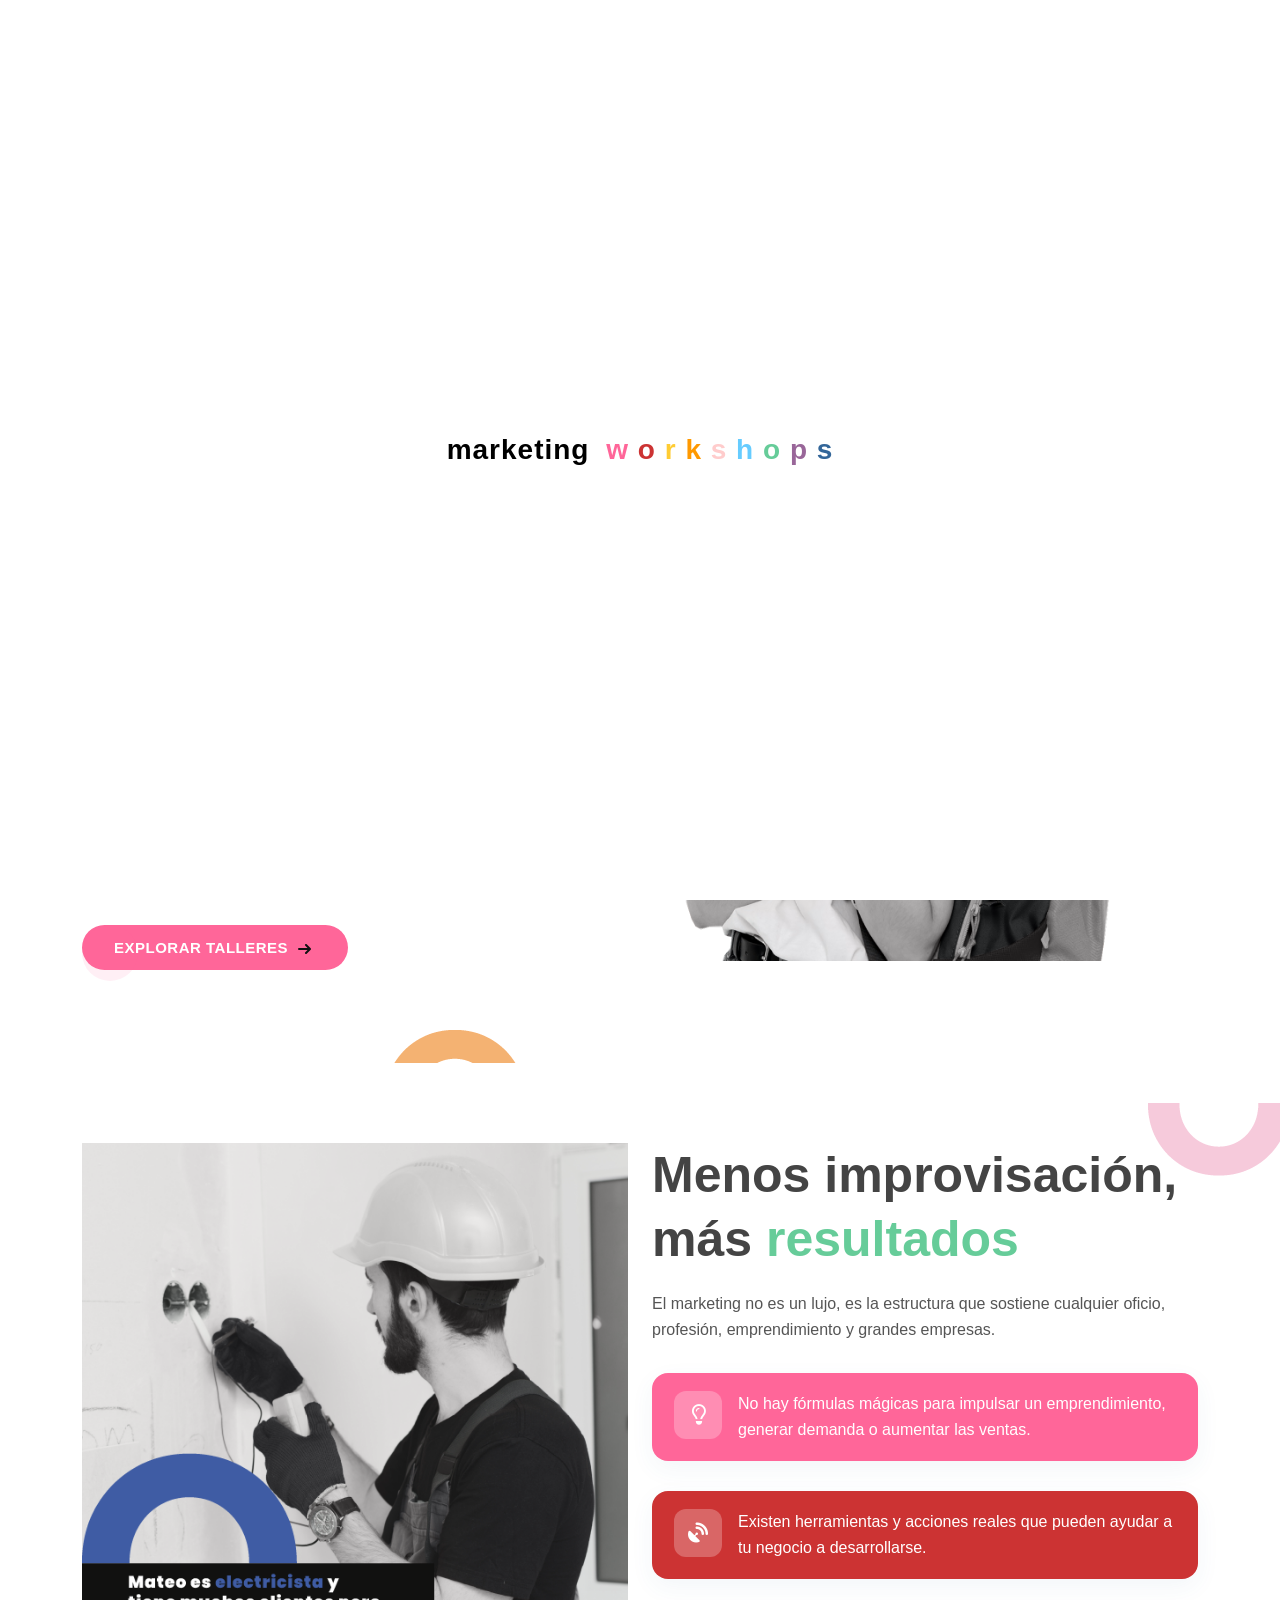
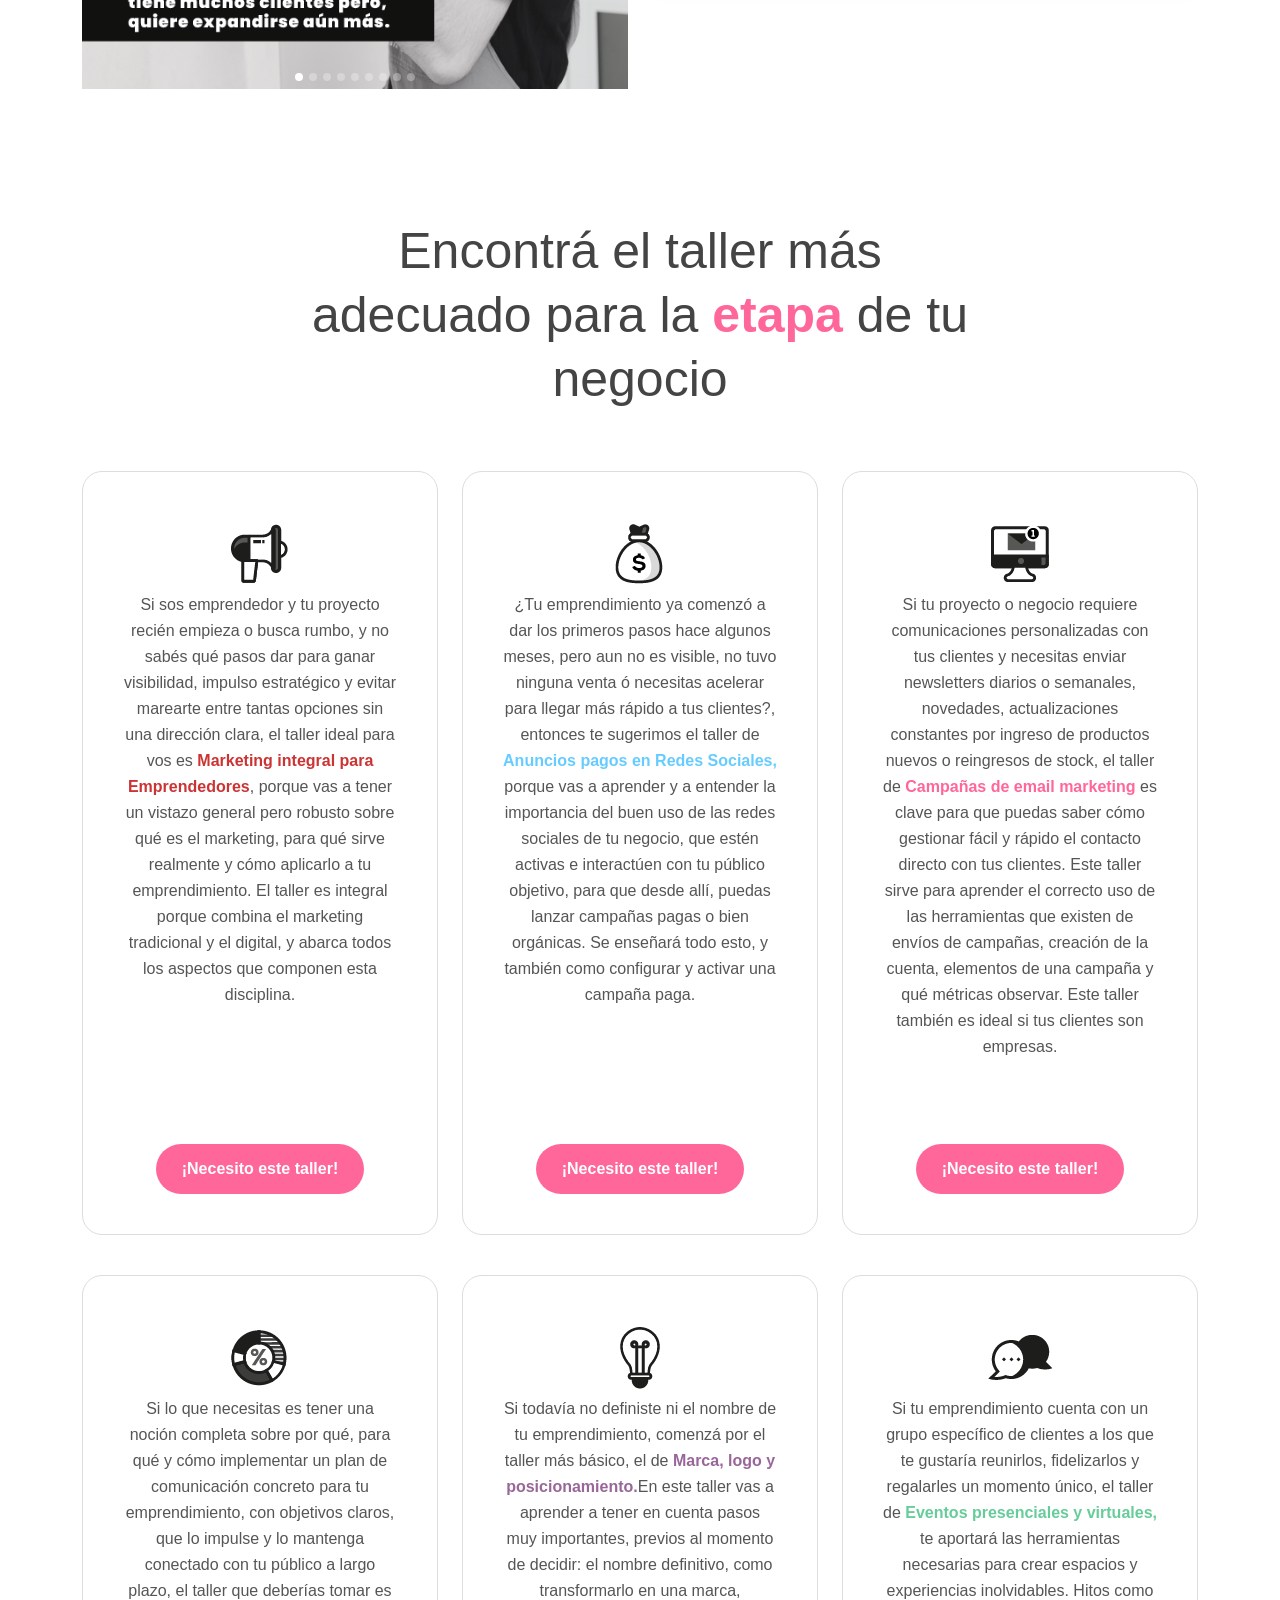
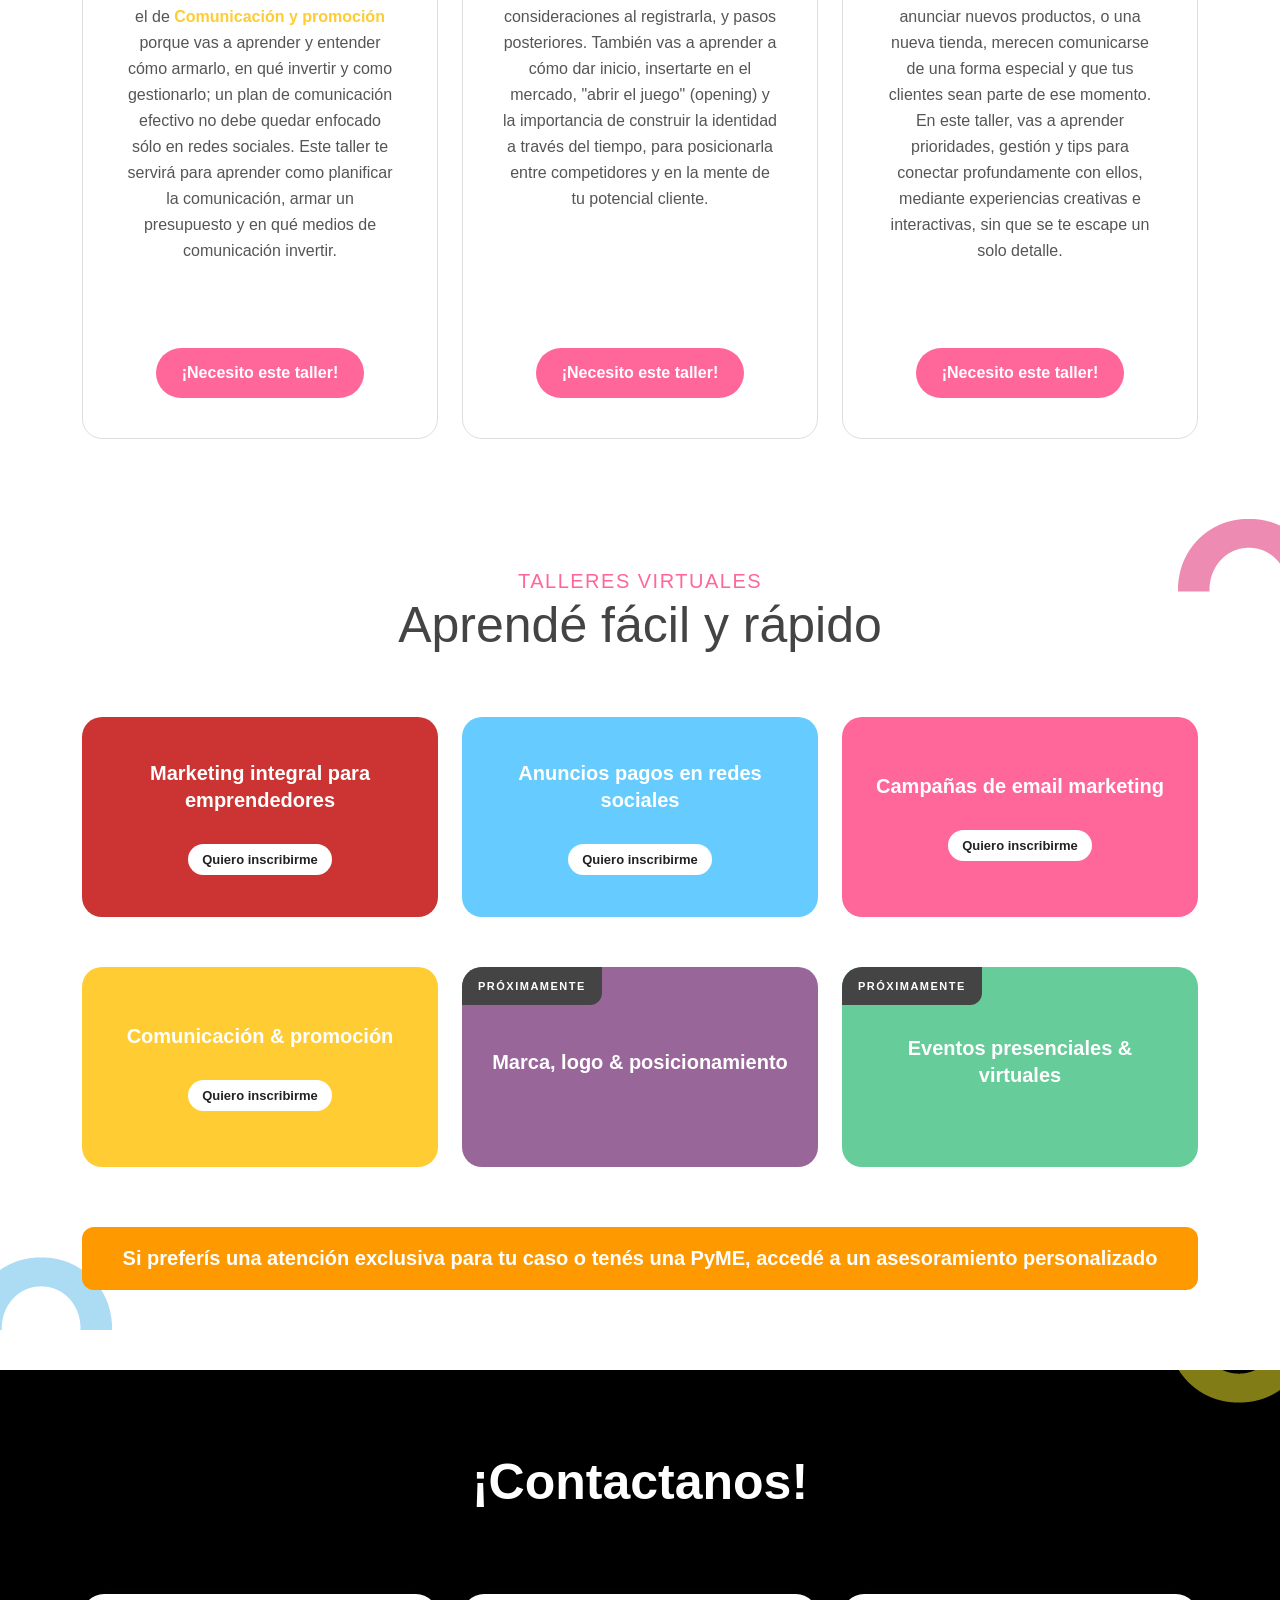
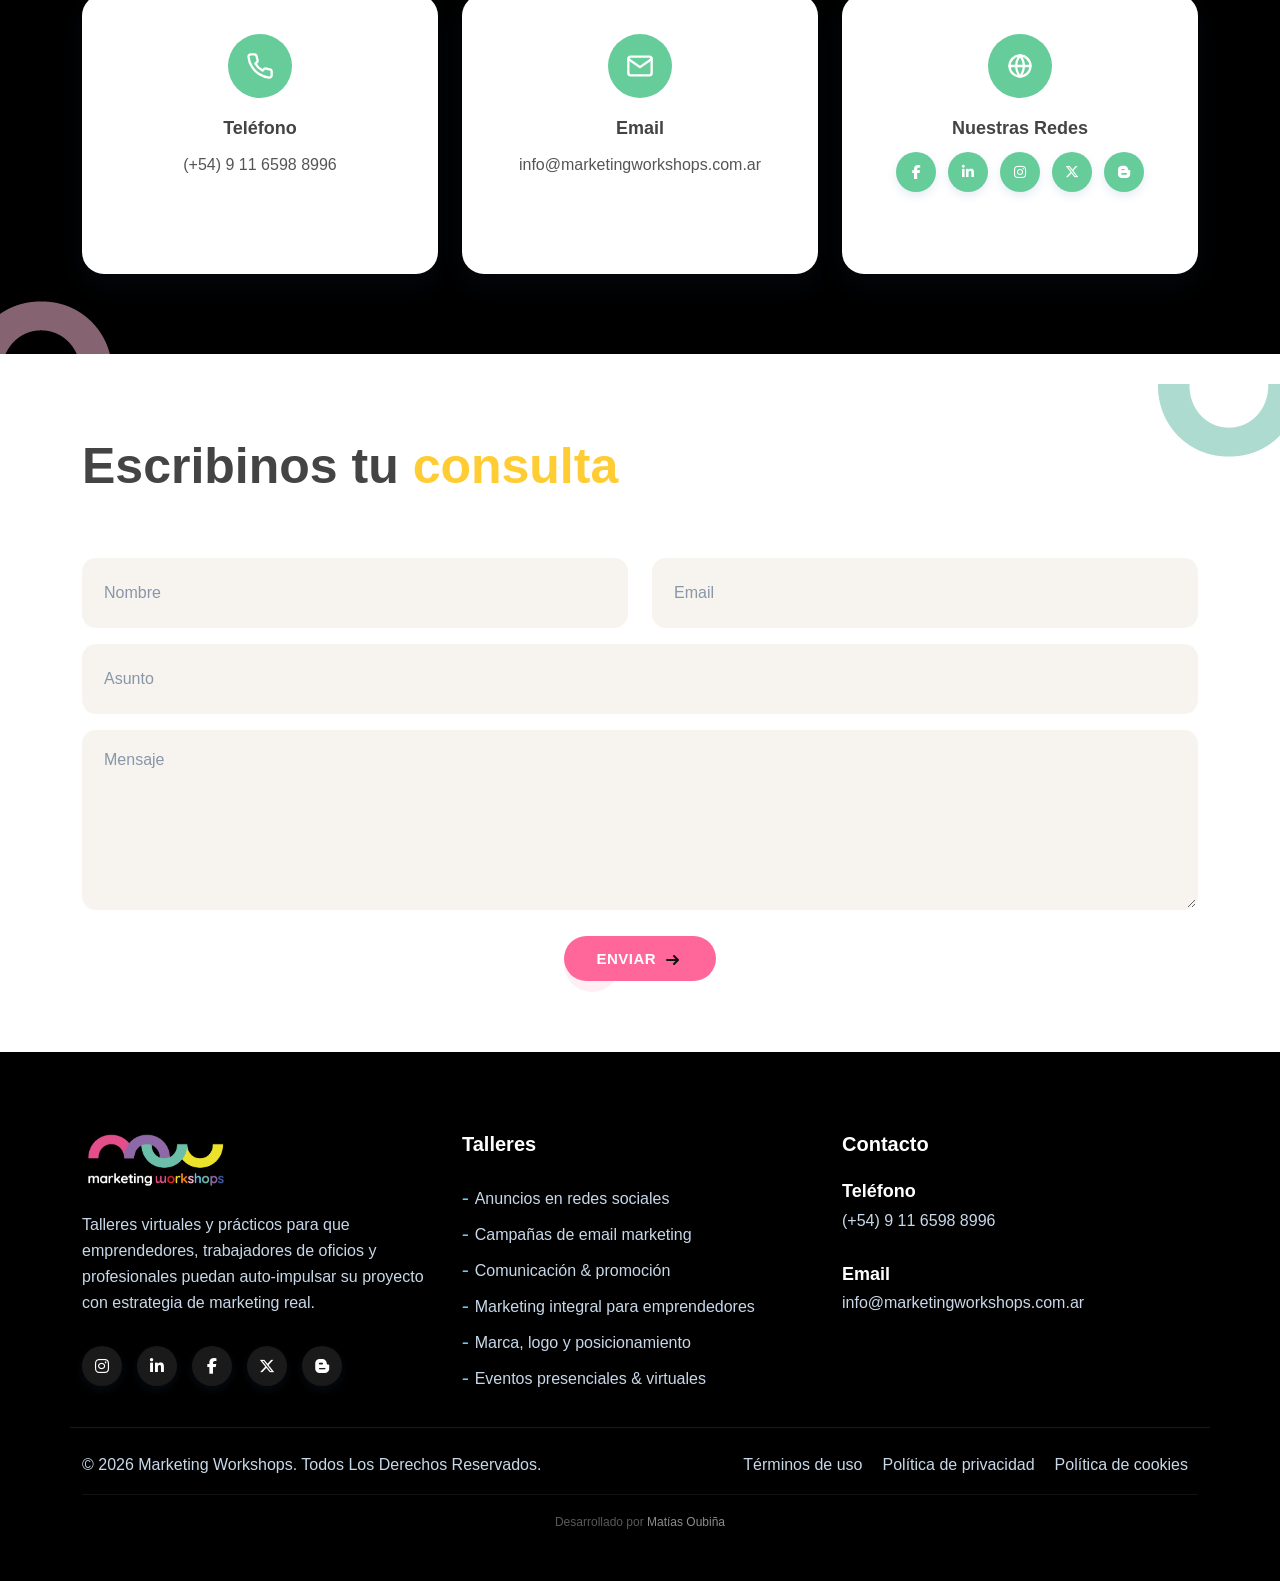
==== commit bb914687: "Ajustes 28.08.26" ====
--- a/index.html
+++ b/index.html
@@ -55,7 +55,7 @@
 		<!-- START LOGO WITH CONTACT -->
 		<section class="logo-contact">
 			<div class="container">
-				<div class="row align-items-center justify-content-center">
+				<div class="row align-items-center justify-content-between">
 					<div class="col-lg-auto col-md-auto col-sm-6 col-xs-12">
 						<div class="single-top-contact">
 							<span class="mw-pill-icon is-mail" aria-hidden="true">
--- a/assets/css/style.css
+++ b/assets/css/style.css
@@ -5227,11 +5227,11 @@
 .logo-contact .single-top-contact {
   display: flex;
   align-items: center;
-  justify-content: center;
+  justify-content: flex-start;
   gap: 12px;
   margin-bottom: 0;
 }
-.logo-contact .top_social_profile { text-align: center; }
+.logo-contact .top_social_profile { text-align: right; }
 .logo-contact .single-top-contact i { display: none; }
 .logo-contact .single-top-contact .mw-pill-icon {
   width: 38px;
@@ -6117,6 +6117,8 @@
   gap: 8px;
   width: 100%;
 }
+/* Cards "PRÓXIMAMENTE": sin botón de inscripción */
+#talleres .single_tca.coming-soon .tca_btns { display: none; }
 #talleres .single_tca .tca_btn {
   display: inline-block;
   padding: 9px 14px;
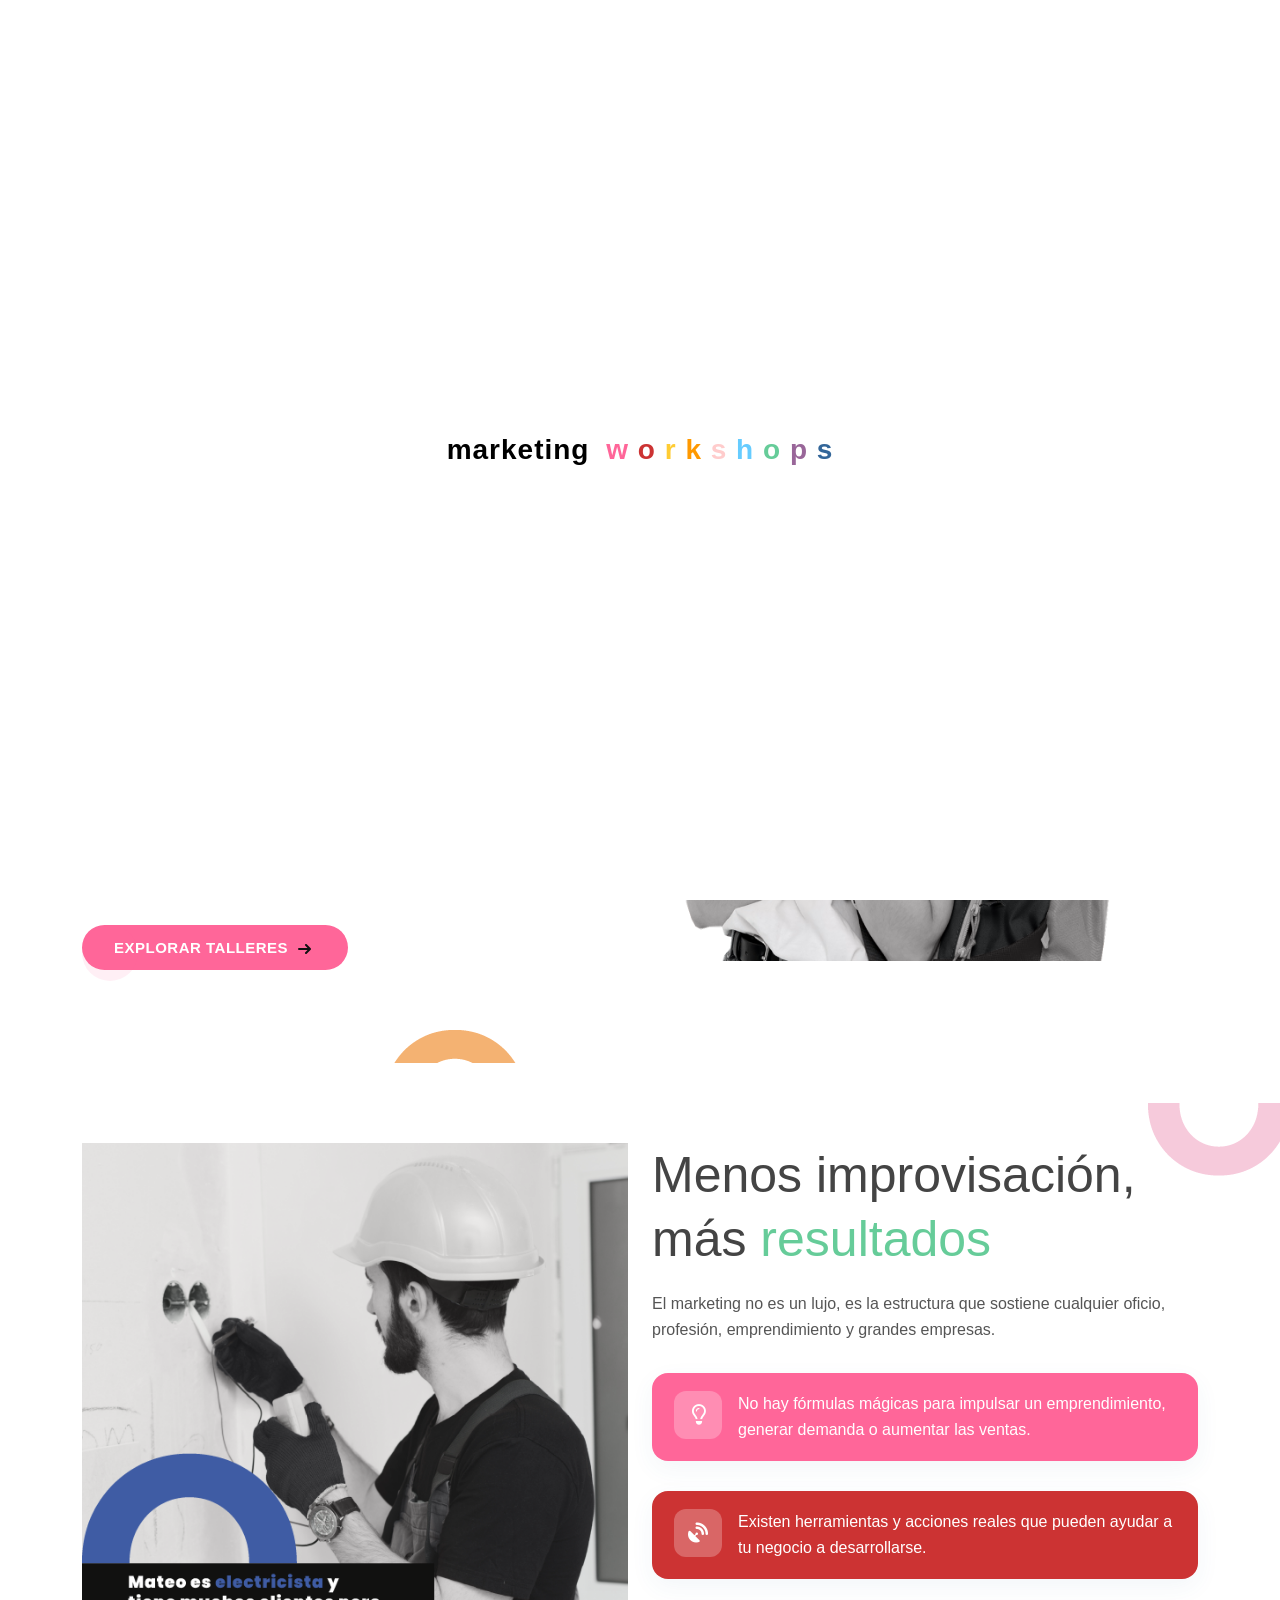
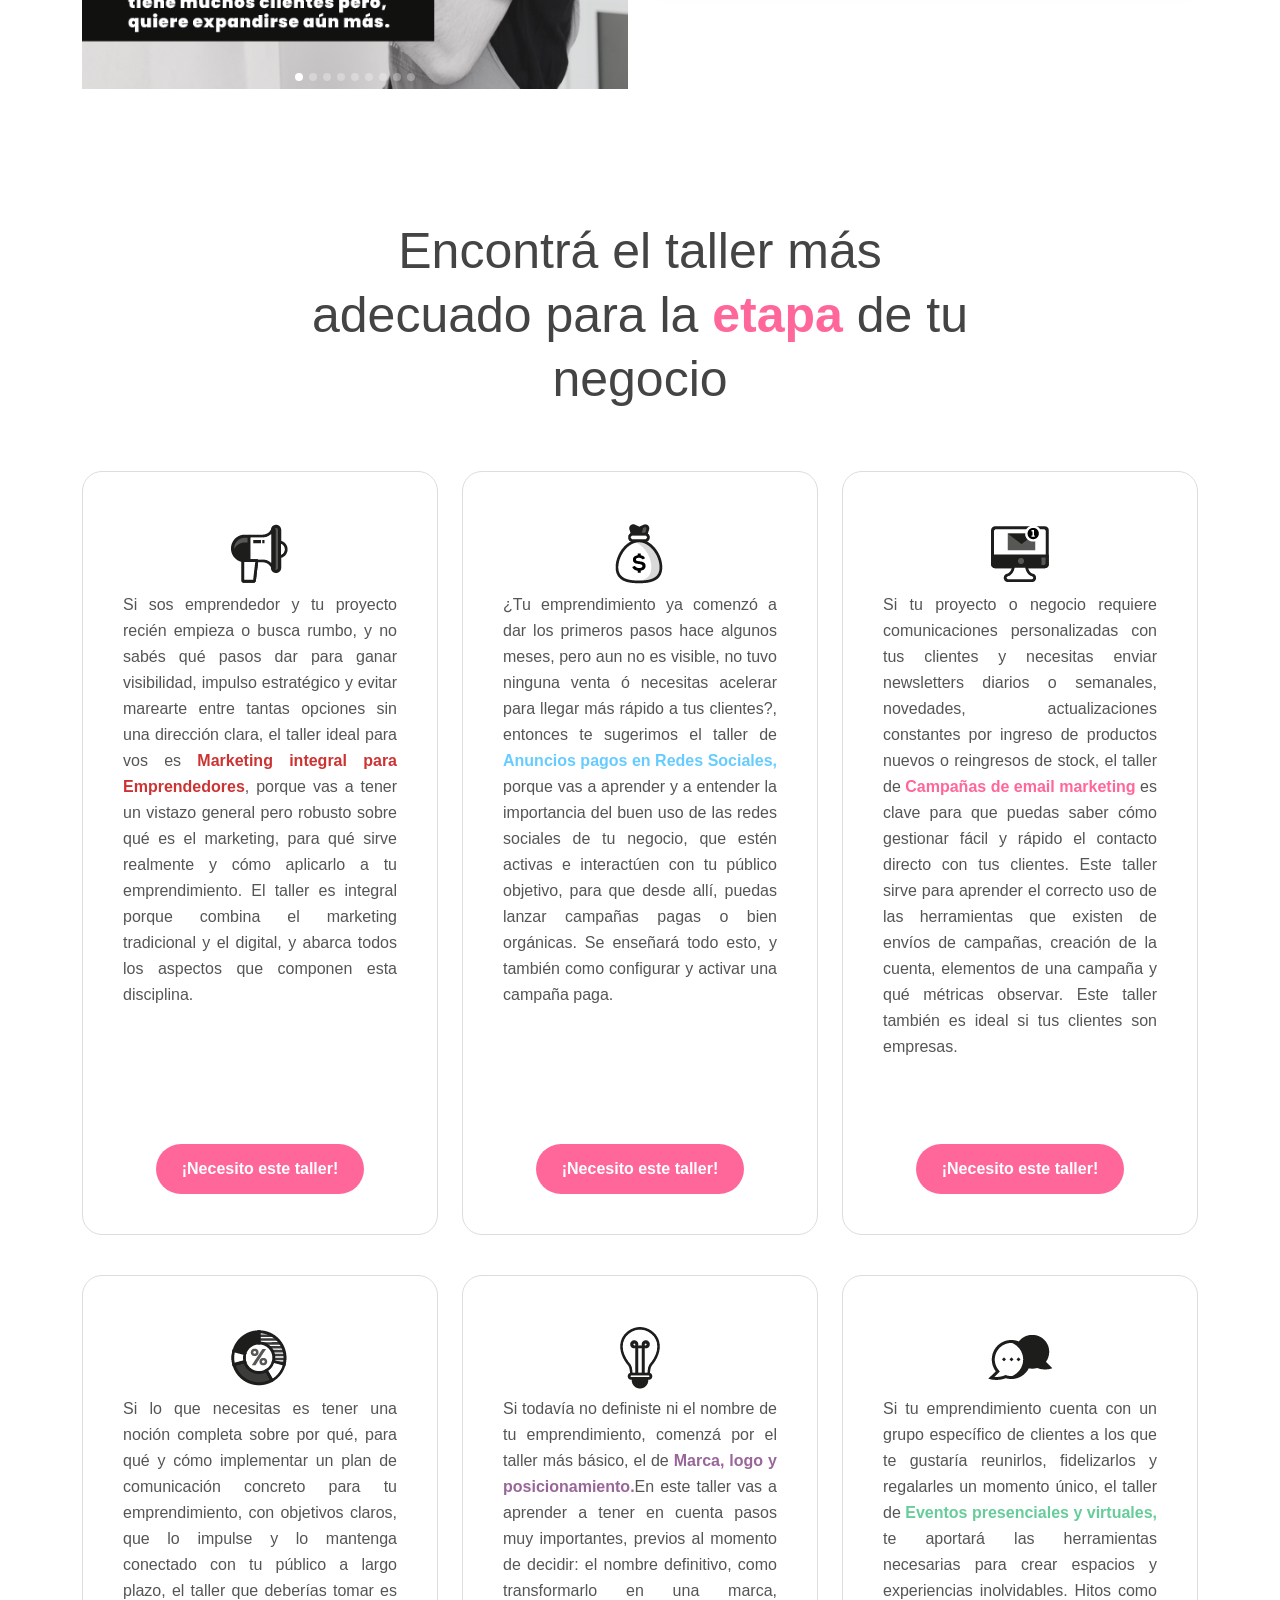
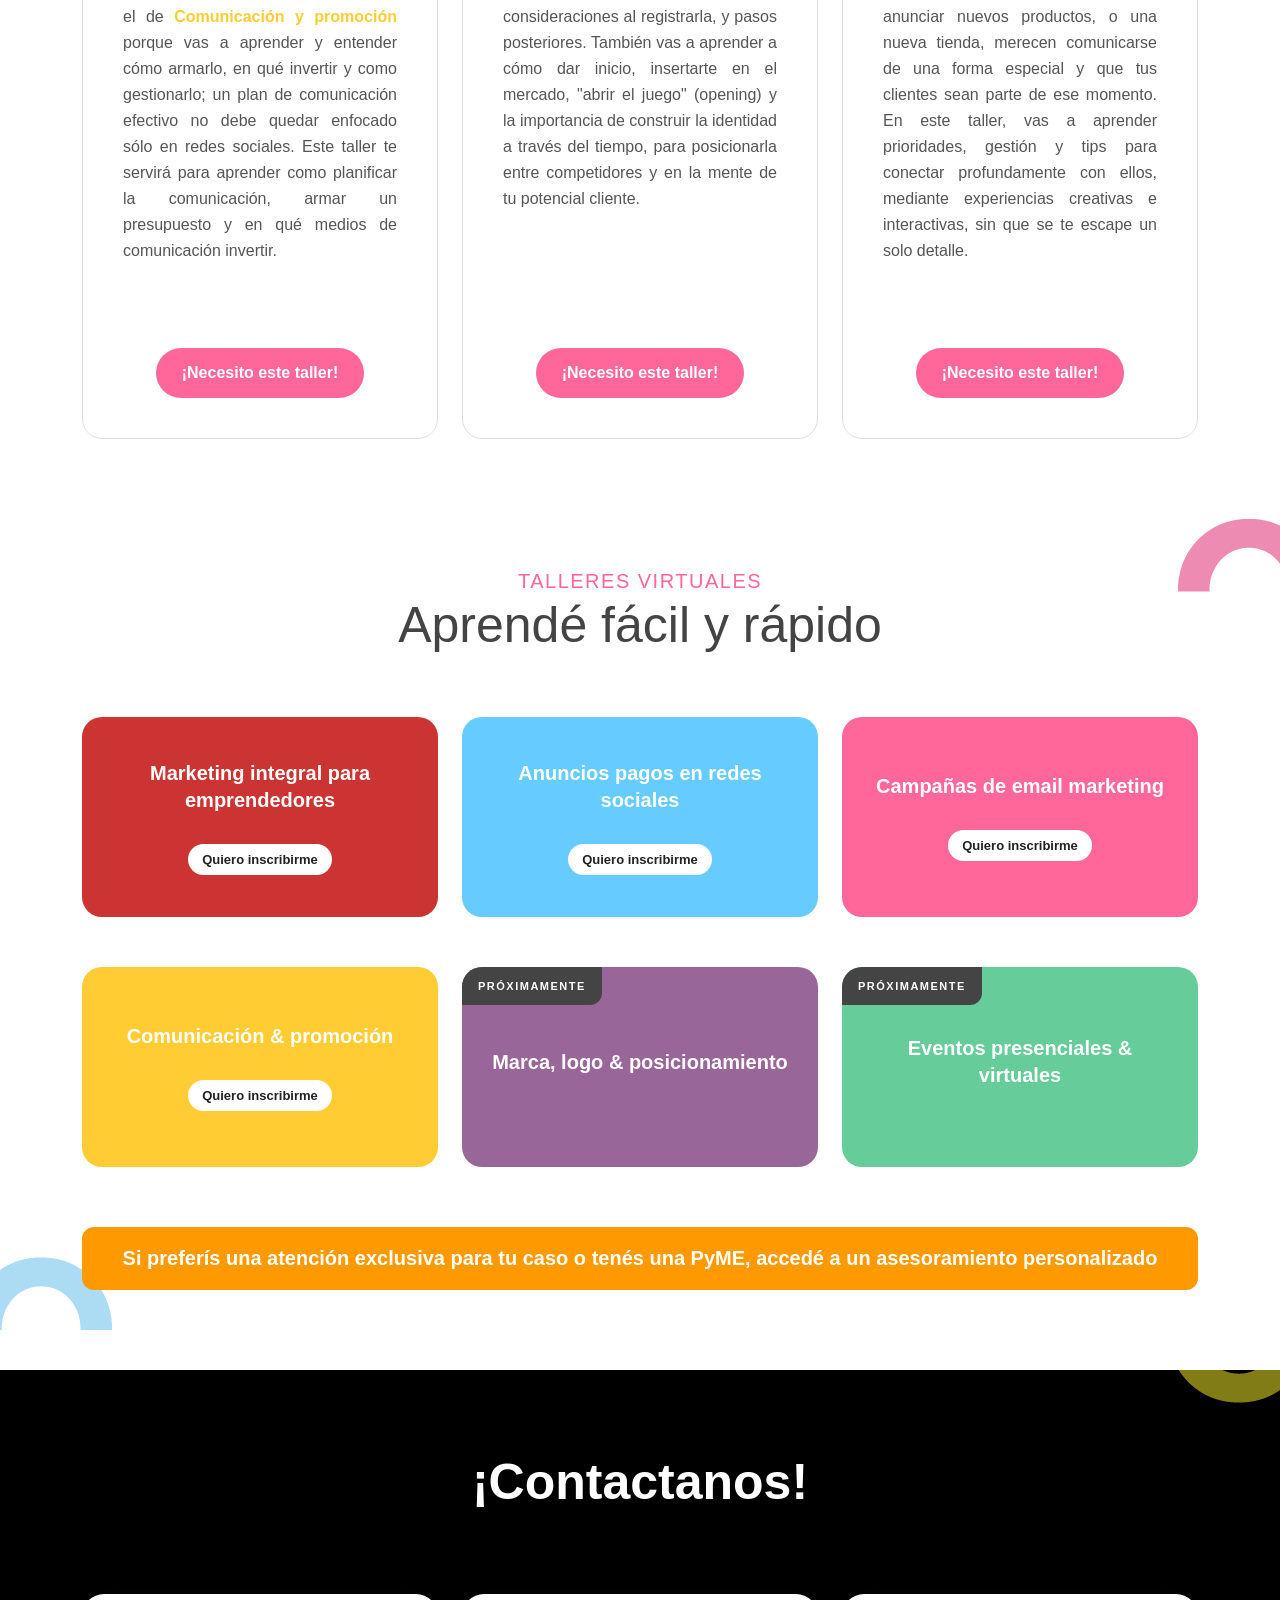
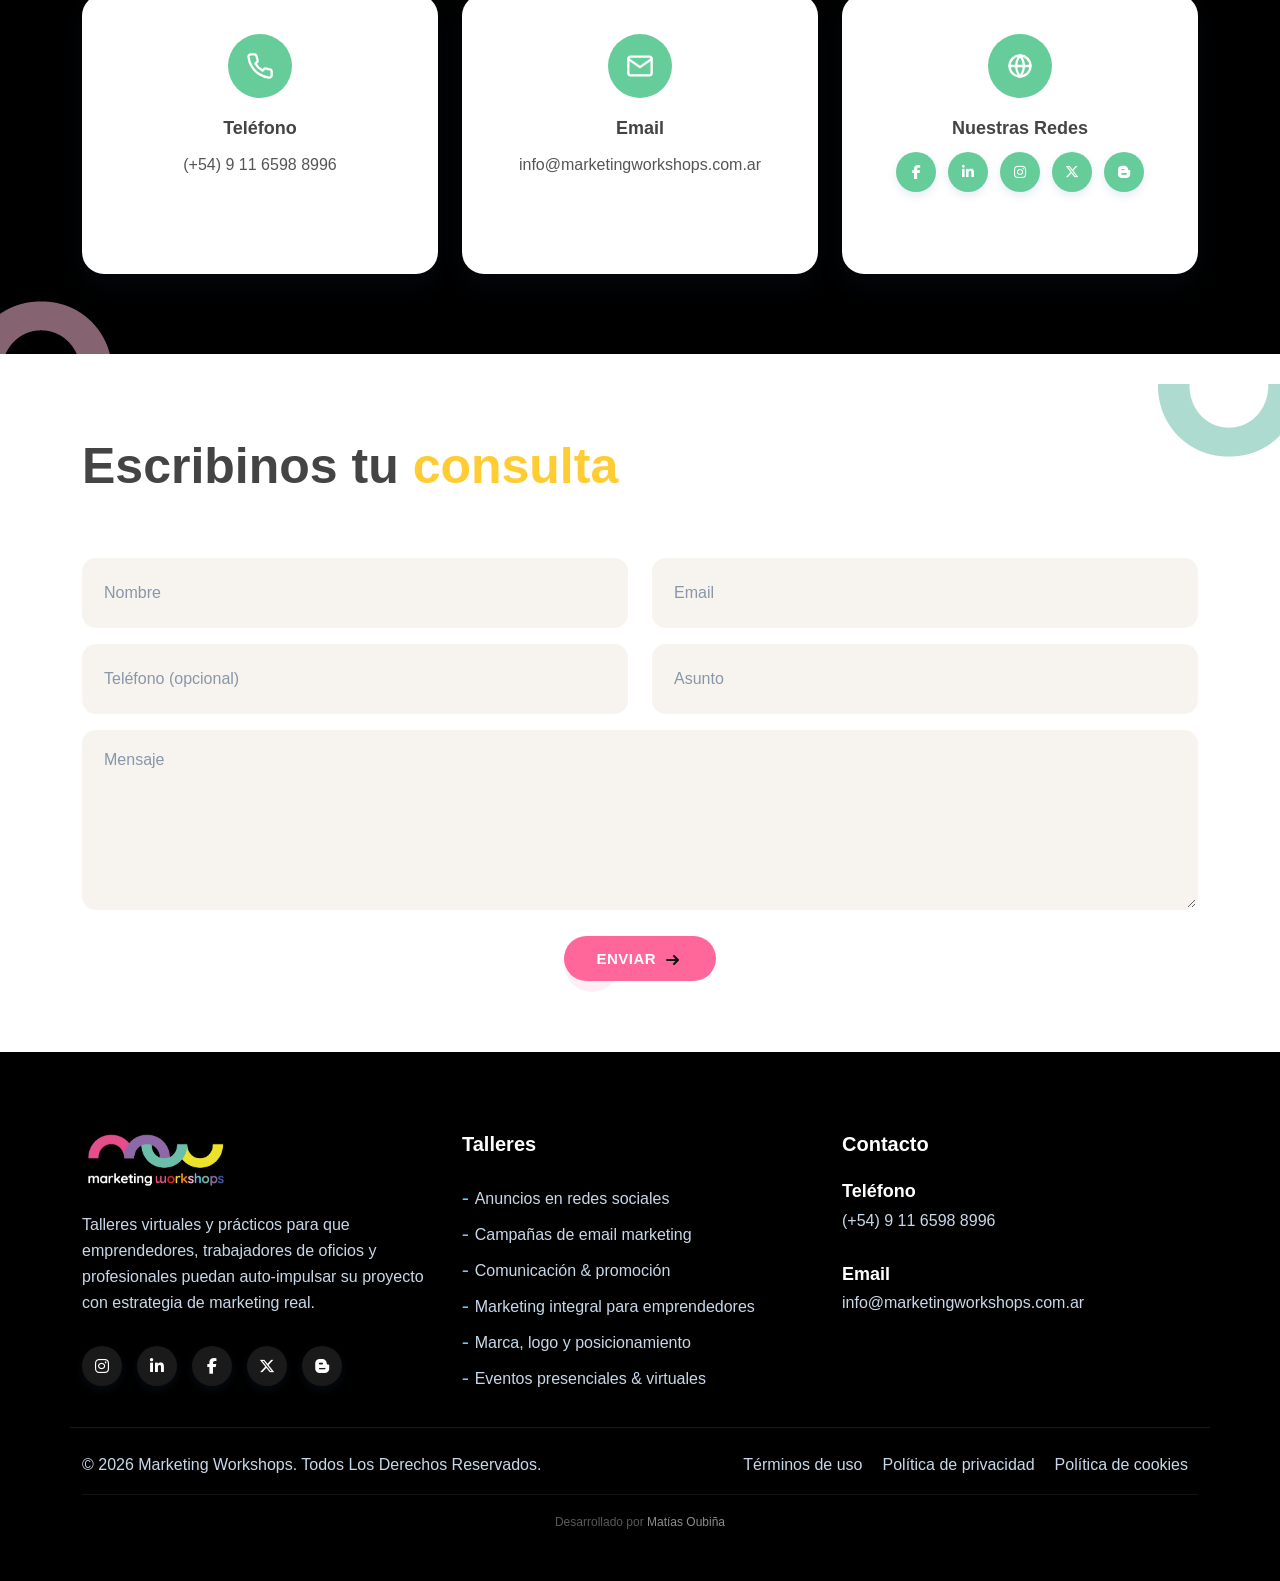
==== commit e4a6c914: "Cambios 30.08.26" ====
--- a/index.html
+++ b/index.html
@@ -106,7 +106,7 @@
 										<li><a href="#taller-ideal">El taller ideal para tu proyecto</a></li>
 									</ul>
 								</li>
-								<li><a href="#">¿Para qué marketing?</a></li>
+								<li><a href="#about">¿Para qué marketing?</a></li>
 								<li class="menu-item-has-children"><a href="#asesoramiento">Asesoramiento personalizado</a>
 									<ul>
 										<li><a href="#asesoramiento-pymes">Pymes</a></li>
@@ -138,7 +138,7 @@
 								<li><a href="#taller-ideal">El taller ideal para tu proyecto</a></li>
 							</ul>
 						</li>
-						<li><a href="#">¿Para qué marketing?</a></li>
+						<li><a href="#about">¿Para qué marketing?</a></li>
 						<li><a href="#asesoramiento">Asesoramiento personalizado</a>
 							<ul class="sub-menu">
 								<li><a href="#asesoramiento-pymes">Pymes</a></li>
@@ -335,7 +335,7 @@
 			</div>
 			<div class="row">									
 				<div class="col-lg-4 col-sm-6 col-xs-12 wow fadeInUp" data-wow-duration="1s" data-wow-delay="0.1s" data-wow-offset="0">
-					<div class="single_feature_one">
+					<div class="single_feature_one" id="ti-marketing-integral">
 						<div class="sf_top">
 							<img src="assets/images/all-img/iconos eleccion de talleres-06.png" alt="Ícono 1">
 							<h2><a href="about.html">Learn More <br />Anywhere</a></h2>
@@ -345,7 +345,7 @@
 					</div>					
 				</div><!-- END COL -->								
 				<div class="col-lg-4 col-sm-6 col-xs-12 wow fadeInUp" data-wow-duration="1s" data-wow-delay="0.2s" data-wow-offset="0">
-					<div class="single_feature_one">
+					<div class="single_feature_one" id="ti-anuncios-pagos">
 						<div class="sf_top">
 							<img src="assets/images/all-img/iconos eleccion de talleres-04.png" alt="Ícono 2">
 							<h2><a href="about.html">Expert <br />Instructor</a></h2>
@@ -355,7 +355,7 @@
 					</div>					
 				</div><!-- END COL -->								
 				<div class="col-lg-4 col-sm-6 col-xs-12 wow fadeInUp" data-wow-duration="1s" data-wow-delay="0.3s" data-wow-offset="0">
-					<div class="single_feature_one">
+					<div class="single_feature_one" id="ti-email-marketing">
 						<div class="sf_top">
 							<img src="assets/images/all-img/iconos eleccion de talleres-02.png" alt="Ícono 3">
 							<h2><a href="about.html">Team <br />Management</a></h2>
@@ -365,7 +365,7 @@
 					</div>					
 				</div><!-- END COL -->								
 				<div class="col-lg-4 col-sm-6 col-xs-12 wow fadeInUp" data-wow-duration="1s" data-wow-delay="0.4s" data-wow-offset="0">
-					<div class="single_feature_one">
+					<div class="single_feature_one" id="ti-comunicacion-promocion">
 						<div class="sf_top">
 							<img src="assets/images/all-img/iconos eleccion de talleres-01.png" alt="Ícono 4">
 							<h2><a href="about.html">Course <br />Planing</a></h2>
@@ -375,7 +375,7 @@
 					</div>					
 				</div><!-- END COL -->								
 				<div class="col-lg-4 col-sm-6 col-xs-12 wow fadeInUp" data-wow-duration="1s" data-wow-delay="0.5s" data-wow-offset="0">
-					<div class="single_feature_one">
+					<div class="single_feature_one" id="ti-marca-logo">
 						<div class="sf_top">
 							<img src="assets/images/all-img/iconos eleccion de talleres-05.png" alt="Ícono 5">
 							<h2><a href="about.html">Teacher <br />Monitoring</a></h2>
@@ -385,7 +385,7 @@
 					</div>					
 				</div><!-- END COL -->								
 				<div class="col-lg-4 col-sm-6 col-xs-12 wow fadeInUp" data-wow-duration="1s" data-wow-delay="0.6s" data-wow-offset="0">
-					<div class="single_feature_one">
+					<div class="single_feature_one" id="ti-eventos">
 						<div class="sf_top">
 							<img src="assets/images/all-img/iconos eleccion de talleres-03.png" alt="Ícono 6">
 							<h2><a href="about.html">24/7 Strong <br />Support</a></h2>
@@ -410,7 +410,7 @@
 				<div class="col-lg-4 col-sm-6 col-xs-12">
 					<div class="single_tca sc_one">
 						<h2><a href="#">Marketing integral para emprendedores</a></h2>
-							<a href="#" class="tca_pdf" aria-label="ver programa" data-tip="ver programa"><i class="fa-solid fa-file-pdf" aria-hidden="true"></i></a>
+							<a href="assets/programas/marketing-integral-para-emprendedores.pdf" target="_blank" rel="noopener" class="tca_pdf" aria-label="ver programa" data-tip="ver programa"><i class="fa-solid fa-file-pdf" aria-hidden="true"></i></a>
 							<div class="tca_btns">
 								<a href="#contact" class="tca_btn">Quiero inscribirme</a>
 							</div>
@@ -419,7 +419,7 @@
 				<div class="col-lg-4 col-sm-6 col-xs-12">
 					<div class="single_tca sc_two">
 						<h2><a href="#">Anuncios pagos en redes sociales</a></h2>
-							<a href="#" class="tca_pdf" aria-label="ver programa" data-tip="ver programa"><i class="fa-solid fa-file-pdf" aria-hidden="true"></i></a>
+							<a href="assets/programas/anuncios-pagos-en-redes-sociales.pdf" target="_blank" rel="noopener" class="tca_pdf" aria-label="ver programa" data-tip="ver programa"><i class="fa-solid fa-file-pdf" aria-hidden="true"></i></a>
 							<div class="tca_btns">
 								<a href="#contact" class="tca_btn">Quiero inscribirme</a>
 							</div>
@@ -428,7 +428,7 @@
 				<div class="col-lg-4 col-sm-6 col-xs-12">
 					<div class="single_tca sc_three">
 						<h2><a href="#">Campañas de email marketing</a></h2>
-							<a href="#" class="tca_pdf" aria-label="ver programa" data-tip="ver programa"><i class="fa-solid fa-file-pdf" aria-hidden="true"></i></a>
+							<a href="assets/programas/campanias-de-email-marketing.pdf" target="_blank" rel="noopener" class="tca_pdf" aria-label="ver programa" data-tip="ver programa"><i class="fa-solid fa-file-pdf" aria-hidden="true"></i></a>
 							<div class="tca_btns">
 								<a href="#contact" class="tca_btn">Quiero inscribirme</a>
 							</div>
@@ -438,7 +438,7 @@
 				<div class="col-lg-4 col-sm-6 col-xs-12" style="margin-top:20px;">
 					<div class="single_tca sc_four">
 						<h2><a href="#">Comunicación &amp; promoción</a></h2>
-							<a href="#" class="tca_pdf" aria-label="ver programa" data-tip="ver programa"><i class="fa-solid fa-file-pdf" aria-hidden="true"></i></a>
+							<a href="assets/programas/comunicacion-y-promocion.pdf" target="_blank" rel="noopener" class="tca_pdf" aria-label="ver programa" data-tip="ver programa"><i class="fa-solid fa-file-pdf" aria-hidden="true"></i></a>
 							<div class="tca_btns">
 								<a href="#contact" class="tca_btn">Quiero inscribirme</a>
 							</div>
@@ -550,7 +550,10 @@
 								<div class="form-group col-md-6">
 									<input type="email" name="email" class="form-control" required="required" placeholder="Email">
 								</div>
-								<div class="form-group col-md-12">
+								<div class="form-group col-md-6">
+									<input type="tel" name="phone" class="form-control" placeholder="Teléfono (opcional)">
+								</div>
+								<div class="form-group col-md-6">
 									<input type="text" name="subject" class="form-control" required="required" placeholder="Asunto">
 								</div>
 								<div class="form-group col-md-12">
@@ -596,12 +599,12 @@
 					<div class="single_footer">
 						<h4>Talleres</h4>
 						<ul>
-							<li><a href="#">Anuncios en redes sociales</a></li>
-							<li><a href="#">Campañas de email marketing</a></li>
-							<li><a href="#">Comunicación &amp; promoción</a></li>
-							<li><a href="#">Marketing integral para emprendedores</a></li>
-							<li><a href="#">Marca, logo y posicionamiento</a></li>
-							<li><a href="#">Eventos presenciales &amp; virtuales</a></li>
+							<li><a href="#ti-anuncios-pagos">Anuncios en redes sociales</a></li>
+							<li><a href="#ti-email-marketing">Campañas de email marketing</a></li>
+							<li><a href="#ti-comunicacion-promocion">Comunicación &amp; promoción</a></li>
+							<li><a href="#ti-marketing-integral">Marketing integral para emprendedores</a></li>
+							<li><a href="#ti-marca-logo">Marca, logo y posicionamiento</a></li>
+							<li><a href="#ti-eventos">Eventos presenciales &amp; virtuales</a></li>
 						</ul>
 					</div>
 				</div><!--- END COL -->
@@ -681,8 +684,13 @@
 		var titleEl = content.querySelector('.bio-card-eyebrow');
 		if (titleEl) { titleEl.id = 'sobre-mi-modal-title'; }
 
+		function closeMobileMenu() {
+			var ham = document.getElementById('sm_menu_ham');
+			if (ham && ham.classList.contains('open')) { ham.click(); }
+		}
 		function openModal(e) {
 			if (e) { e.preventDefault(); }
+			closeMobileMenu();
 			overlay.hidden = false;
 			void overlay.offsetWidth;
 			overlay.classList.add('is-open');
@@ -750,8 +758,13 @@
 		}
 		content.appendChild(clone);
 
+		function closeMobileMenu() {
+			var ham = document.getElementById('sm_menu_ham');
+			if (ham && ham.classList.contains('open')) { ham.click(); }
+		}
 		function openModal(e) {
 			if (e) { e.preventDefault(); }
+			closeMobileMenu();
 			overlay.hidden = false;
 			void overlay.offsetWidth;
 			overlay.classList.add('is-open');
@@ -797,5 +810,152 @@
 		});
 	})();
 	</script>
+
+	<!-- START MODAL INSCRIPCIÓN -->
+	<div class="mw-modal-overlay" id="inscripcion-modal" role="dialog" aria-modal="true" aria-labelledby="inscripcion-modal-title" hidden>
+		<div class="mw-modal">
+			<button type="button" class="mw-modal-close" aria-label="Cerrar">&times;</button>
+			<div class="mw-modal-heading">
+				<h3 id="inscripcion-modal-title">Elegí tu fecha de cursada</h3>
+				<p>Grupos reducidos. Reservá tu lugar en la comisión que mejor te quede.</p>
+			</div>
+			<div class="mw-sched-grid">
+				<div class="mw-sched-card"
+					data-inicio="Lunes 07 de septiembre de 2026"
+					data-fin="Lunes 05 de octubre de 2026"
+					data-dias="Lunes y Miércoles"
+					data-horario="09:00 a 11:00 hs">
+					<p class="mw-sched-kicker">Inicia: Lunes</p>
+					<p class="mw-sched-date"><strong>07</strong> sep 2026</p>
+					<p class="mw-sched-row">Días: Lun y Mié</p>
+					<p class="mw-sched-row mw-sched-time">09:00 a 11:00 h</p>
+					<a href="inscripcion.html" class="mw-sched-btn">Anotarme</a>
+				</div>
+				<div class="mw-sched-card"
+					data-inicio="Martes 15 de septiembre de 2026"
+					data-fin="Jueves 08 de octubre de 2026"
+					data-dias="Martes y Jueves"
+					data-horario="18:00 a 20:00 hs">
+					<p class="mw-sched-kicker">Inicia: Martes</p>
+					<p class="mw-sched-date"><strong>15</strong> sep 2026</p>
+					<p class="mw-sched-row">Días: Mar y Jue</p>
+					<p class="mw-sched-row mw-sched-time">18:00 a 20:00 h</p>
+					<a href="inscripcion.html" class="mw-sched-btn">Anotarme</a>
+				</div>
+				<div class="mw-sched-card"
+					data-inicio="Sábado 03 de octubre de 2026"
+					data-fin="Sábado 24 de octubre de 2026"
+					data-dias="Sábados"
+					data-horario="10:00 a 13:00 hs">
+					<p class="mw-sched-kicker">Inicia: Sábado</p>
+					<p class="mw-sched-date"><strong>03</strong> oct 2026</p>
+					<p class="mw-sched-row">Días: Sábados</p>
+					<p class="mw-sched-row mw-sched-time">10:00 a 13:00 h</p>
+					<a href="inscripcion.html" class="mw-sched-btn">Anotarme</a>
+				</div>
+			</div>
+		</div>
+	</div>
+	<!-- END MODAL INSCRIPCIÓN -->
+	<script>
+	(function () {
+		var overlay = document.getElementById('inscripcion-modal');
+		if (!overlay) { return; }
+		var closeBtn = overlay.querySelector('.mw-modal-close');
+		var lastFocus = null;
+		var currentTaller = '';
+
+		function tallerFromTrigger(trigger) {
+			var box = trigger.closest('.single_feature_one');
+			if (box) {
+				var strong = box.querySelector('p strong');
+				if (strong) { return strong.textContent.replace(/[.,]\s*$/, '').trim(); }
+			}
+			box = trigger.closest('.single_tca');
+			if (box) {
+				var h2 = box.querySelector('h2');
+				if (h2) { return h2.textContent.trim(); }
+			}
+			return 'Marketing para emprendedores';
+		}
+
+		function openModal(e) {
+			if (e) { e.preventDefault(); }
+			lastFocus = document.activeElement;
+			overlay.hidden = false;
+			void overlay.offsetWidth;
+			overlay.classList.add('is-open');
+			document.body.classList.add('mw-modal-open');
+			closeBtn.focus();
+		}
+		function closeModal() {
+			overlay.classList.remove('is-open');
+			document.body.classList.remove('mw-modal-open');
+			setTimeout(function () { overlay.hidden = true; }, 250);
+			if (lastFocus && lastFocus.focus) { lastFocus.focus(); }
+		}
+
+		document.addEventListener('click', function (e) {
+			var t = e.target;
+			if (!t || !t.closest) { return; }
+			// Botones que abren el modal de inscripción
+			var trigger = t.closest('.sf_need_btn, #talleres .tca_btn');
+			if (trigger) {
+				e.preventDefault();
+				e.stopPropagation();
+				currentTaller = tallerFromTrigger(trigger);
+				openModal(e);
+				return;
+			}
+			// Botón "Anotarme" dentro del modal: ir al proceso de inscripción
+			var schedBtn = t.closest('.mw-sched-btn');
+			if (schedBtn && overlay.contains(schedBtn)) {
+				e.preventDefault();
+				e.stopPropagation();
+				var card = schedBtn.closest('.mw-sched-card');
+				var params = new URLSearchParams({
+					taller: currentTaller || 'Marketing para emprendedores',
+					inicio: card ? (card.getAttribute('data-inicio') || '') : '',
+					fin: card ? (card.getAttribute('data-fin') || '') : '',
+					dias: card ? (card.getAttribute('data-dias') || '') : '',
+					horario: card ? (card.getAttribute('data-horario') || '') : ''
+				});
+				window.location.href = 'inscripcion.html?' + params.toString();
+			}
+		}, true);
+
+		closeBtn.addEventListener('click', closeModal);
+		overlay.addEventListener('click', function (e) {
+			if (e.target === overlay) { closeModal(); }
+		});
+		document.addEventListener('keydown', function (e) {
+			if ((e.key === 'Escape' || e.keyCode === 27) && overlay.classList.contains('is-open')) {
+				closeModal();
+			}
+		});
+	})();
+	</script>
+
+	<!-- Footer: enlaces de Talleres -> tarjeta correspondiente en "El taller ideal" -->
+	<script>
+	(function () {
+		document.addEventListener('click', function (e) {
+			var link = e.target && e.target.closest ? e.target.closest('.footer a[href^="#ti-"]') : null;
+			if (!link) { return; }
+			var id = link.getAttribute('href').slice(1);
+			var card = document.getElementById(id);
+			if (!card) { return; }
+			e.preventDefault();
+			// Asegurar que la animación WOW no lo deje invisible
+			card.classList.remove('wow');
+			card.style.visibility = 'visible';
+			var y = card.getBoundingClientRect().top + window.pageYOffset - 90;
+			window.scrollTo({ top: y, behavior: 'smooth' });
+			card.classList.remove('mw-ti-flash');
+			void card.offsetWidth;
+			card.classList.add('mw-ti-flash');
+		}, false);
+	})();
+	</script>
 </body>
 </html>
--- a/assets/css/style.css
+++ b/assets/css/style.css
@@ -1023,7 +1023,7 @@
 	margin-bottom: 20px;
 	line-height: 68px;
 	font-size: 58px;
-	font-weight: 600;
+	font-weight: 400;
 }
 @media only screen and (max-width:480px) { 
 .ab_content h2{font-size: 42px;line-height: 52px;}
@@ -5729,6 +5729,7 @@
 }
 #taller-ideal .single_feature_one p {
   flex: 1;
+  text-align: justify;
 }
 #taller-ideal .sf_need_btn {
   align-self: center;
@@ -5979,6 +5980,9 @@
 body.mw-modal-open {
   overflow: hidden;
 }
+/* Con un modal abierto, ocultar la hamburguesa: no debe quedar por encima
+   de la cruz de cerrar (ambas van arriba a la derecha) */
+body.mw-modal-open #sm_menu_ham { display: none !important; }
 @media (max-width: 767px) {
   .mw-modal .bio-card { padding: 40px 22px 26px; }
 }
@@ -6200,3 +6204,131 @@
 #talleres .single_tca .tca_pdf:focus-visible::after {
   opacity: 1;
 }
+
+/* ==========================================================================
+   MODAL DE INSCRIPCIÓN - Tarjetas de cohortes / fechas de cursada
+   ========================================================================== */
+#inscripcion-modal .mw-modal { max-width: 980px; }
+.mw-modal-heading {
+  text-align: center;
+  margin: 6px 0 26px;
+  padding: 8px 44px 0;
+}
+.mw-modal-heading h3 {
+  color: var(--mw-navy);
+  font-size: 24px;
+  font-weight: 700;
+  margin: 0 0 6px;
+}
+.mw-modal-heading p {
+  color: #777;
+  font-size: 14px;
+  margin: 0;
+}
+.mw-sched-grid {
+  display: grid;
+  grid-template-columns: repeat(3, 1fr);
+  gap: 20px;
+  padding: 0 6px 6px;
+}
+.mw-sched-card {
+  background: #fff;
+  border: 1px solid #e7e7ef;
+  border-radius: 14px;
+  padding: 22px 22px 20px;
+  box-shadow: 0 8px 22px rgba(27, 31, 111, 0.06);
+  display: flex;
+  flex-direction: column;
+  transition: transform 0.2s ease, box-shadow 0.2s ease;
+}
+.mw-sched-card:hover {
+  transform: translateY(-4px);
+  box-shadow: 0 16px 34px rgba(27, 31, 111, 0.12);
+}
+.mw-sched-kicker {
+  color: #9aa0a6;
+  font-size: 12px;
+  font-weight: 700;
+  letter-spacing: 1px;
+  text-transform: uppercase;
+  margin: 0 0 10px;
+}
+.mw-sched-date {
+  color: var(--mw-navy);
+  font-size: 20px;
+  font-weight: 600;
+  margin: 0 0 14px;
+  line-height: 1;
+}
+.mw-sched-date strong {
+  display: inline-block;
+  color: #555555;
+  font-size: 40px;
+  font-weight: 800;
+  margin-right: 6px;
+}
+.mw-sched-row {
+  color: var(--mw-navy);
+  font-size: 15px;
+  margin: 0 0 8px;
+}
+.mw-sched-row.mw-sched-time {
+  font-weight: 700;
+  color: #555555;
+  margin-bottom: 20px;
+}
+.mw-sched-btn {
+  margin-top: auto;
+  display: block;
+  text-align: center;
+  background: #000000;
+  color: #fff;
+  font-size: 15px;
+  font-weight: 600;
+  padding: 13px 16px;
+  border-radius: 10px;
+  text-decoration: none;
+  transition: background 0.2s ease;
+}
+.mw-sched-btn:hover {
+  background: var(--mw-pink);
+  color: #fff;
+}
+@media (max-width: 900px) {
+  .mw-sched-grid { grid-template-columns: 1fr; max-width: 360px; margin: 0 auto; }
+}
+
+/* ==========================================================================
+   AJUSTES MOBILE / TABLET
+   ========================================================================== */
+
+/* 1) Íconos de PDF de los programas: visibles siempre en mobile y tablet
+   (en desktop siguen apareciendo al hover) */
+@media (max-width: 1024px) {
+  #talleres .single_tca .tca_pdf {
+    opacity: 1;
+    transform: none;
+    pointer-events: auto;
+  }
+  /* Las tarjetas "PRÓXIMAMENTE" no tienen programa: se oculta el ícono */
+  #talleres .single_tca.coming-soon .tca_pdf { display: none; }
+}
+
+/* 2) Modal de Asesoramiento en mobile: separar las tarjetas entre sí
+   y despegar la primera del botón de cerrar (X) */
+@media (max-width: 991px) {
+  #asesoramiento-modal .mw-modal { padding-top: 74px; }
+  #asesoramiento-modal .mw-modal-content .row > [class*="col-"] { margin-bottom: 26px; }
+  #asesoramiento-modal .mw-modal-content .row > [class*="col-"]:last-child { margin-bottom: 0; }
+  #asesoramiento-modal .mw-modal-content .single_ins2 { margin-bottom: 0; }
+}
+
+/* 3) Destello al saltar desde el footer a la tarjeta del taller */
+.mw-ti-flash {
+  animation: mwTiFlash 1.6s ease;
+}
+@keyframes mwTiFlash {
+  0%   { box-shadow: 0 0 0 0 rgba(255, 102, 153, 0.0); }
+  15%  { box-shadow: 0 0 0 4px rgba(255, 102, 153, 0.55); }
+  100% { box-shadow: 0 0 0 0 rgba(255, 102, 153, 0.0); }
+}
